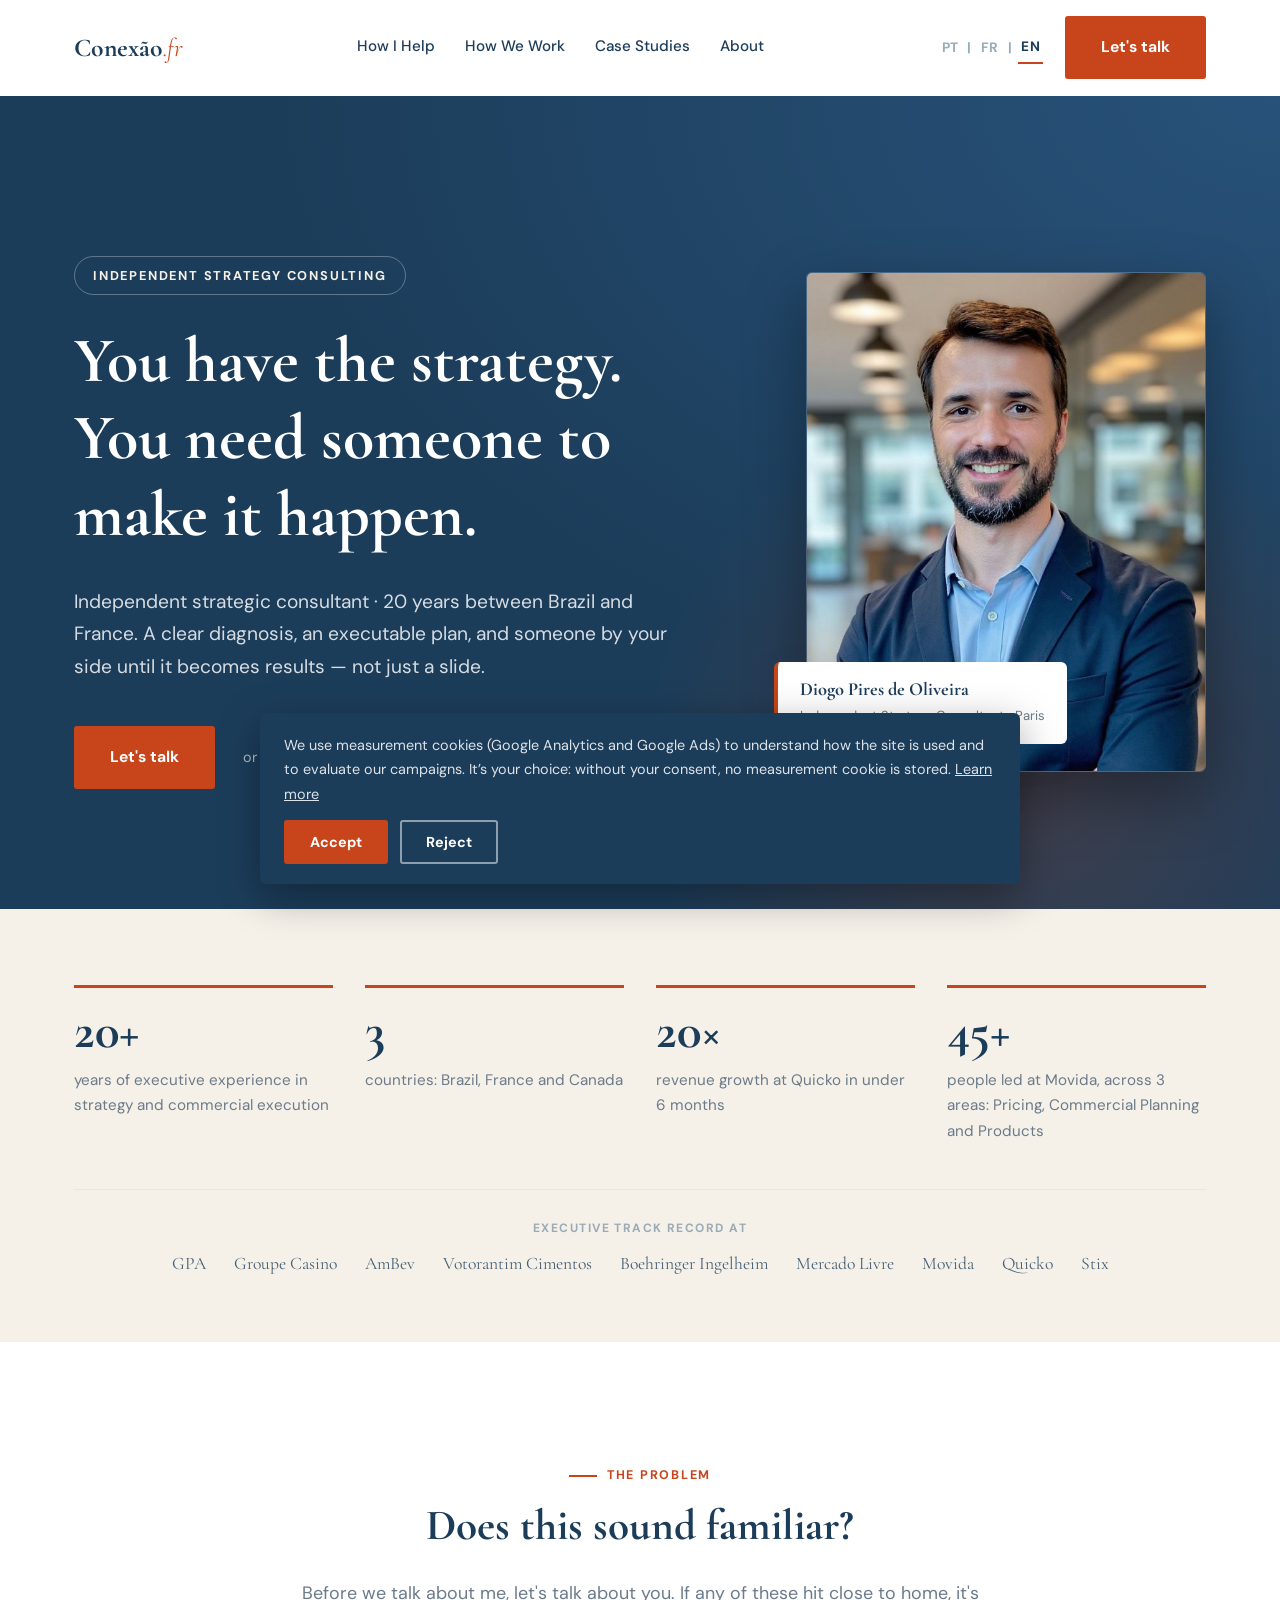
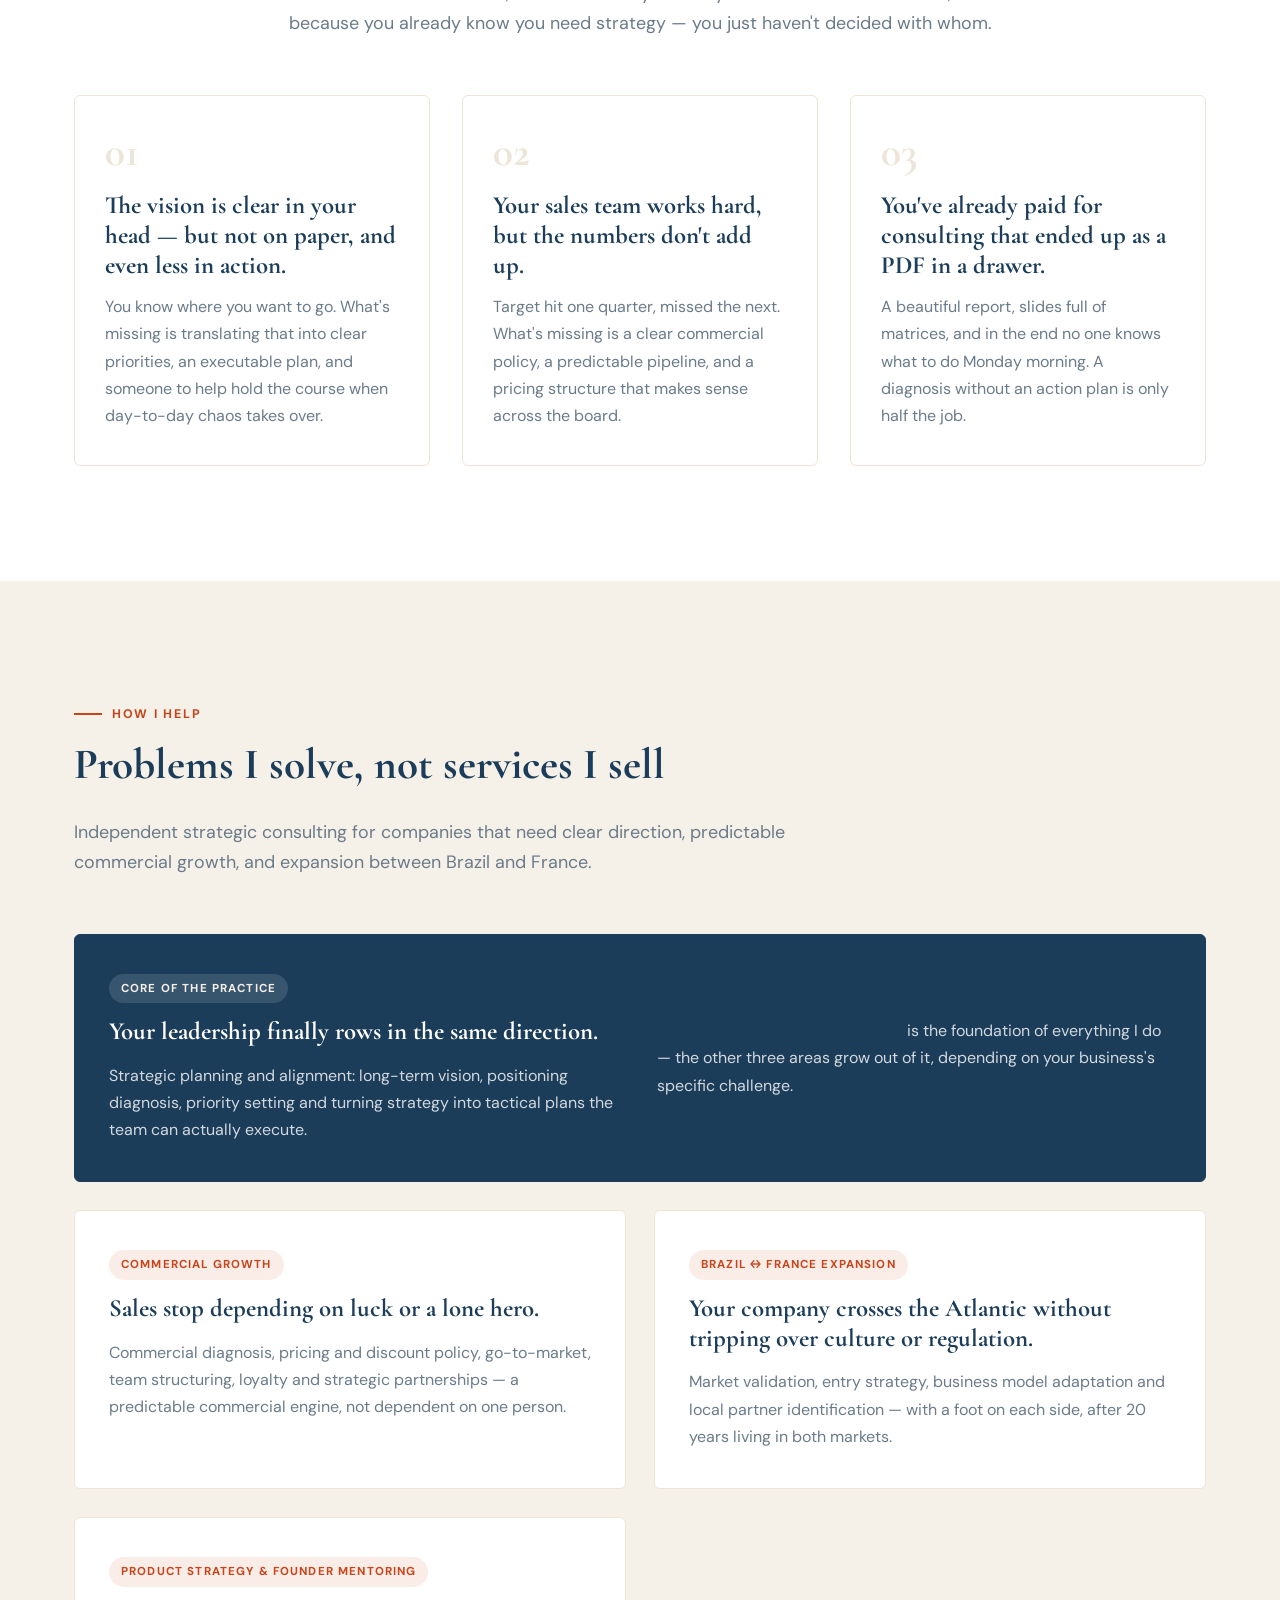
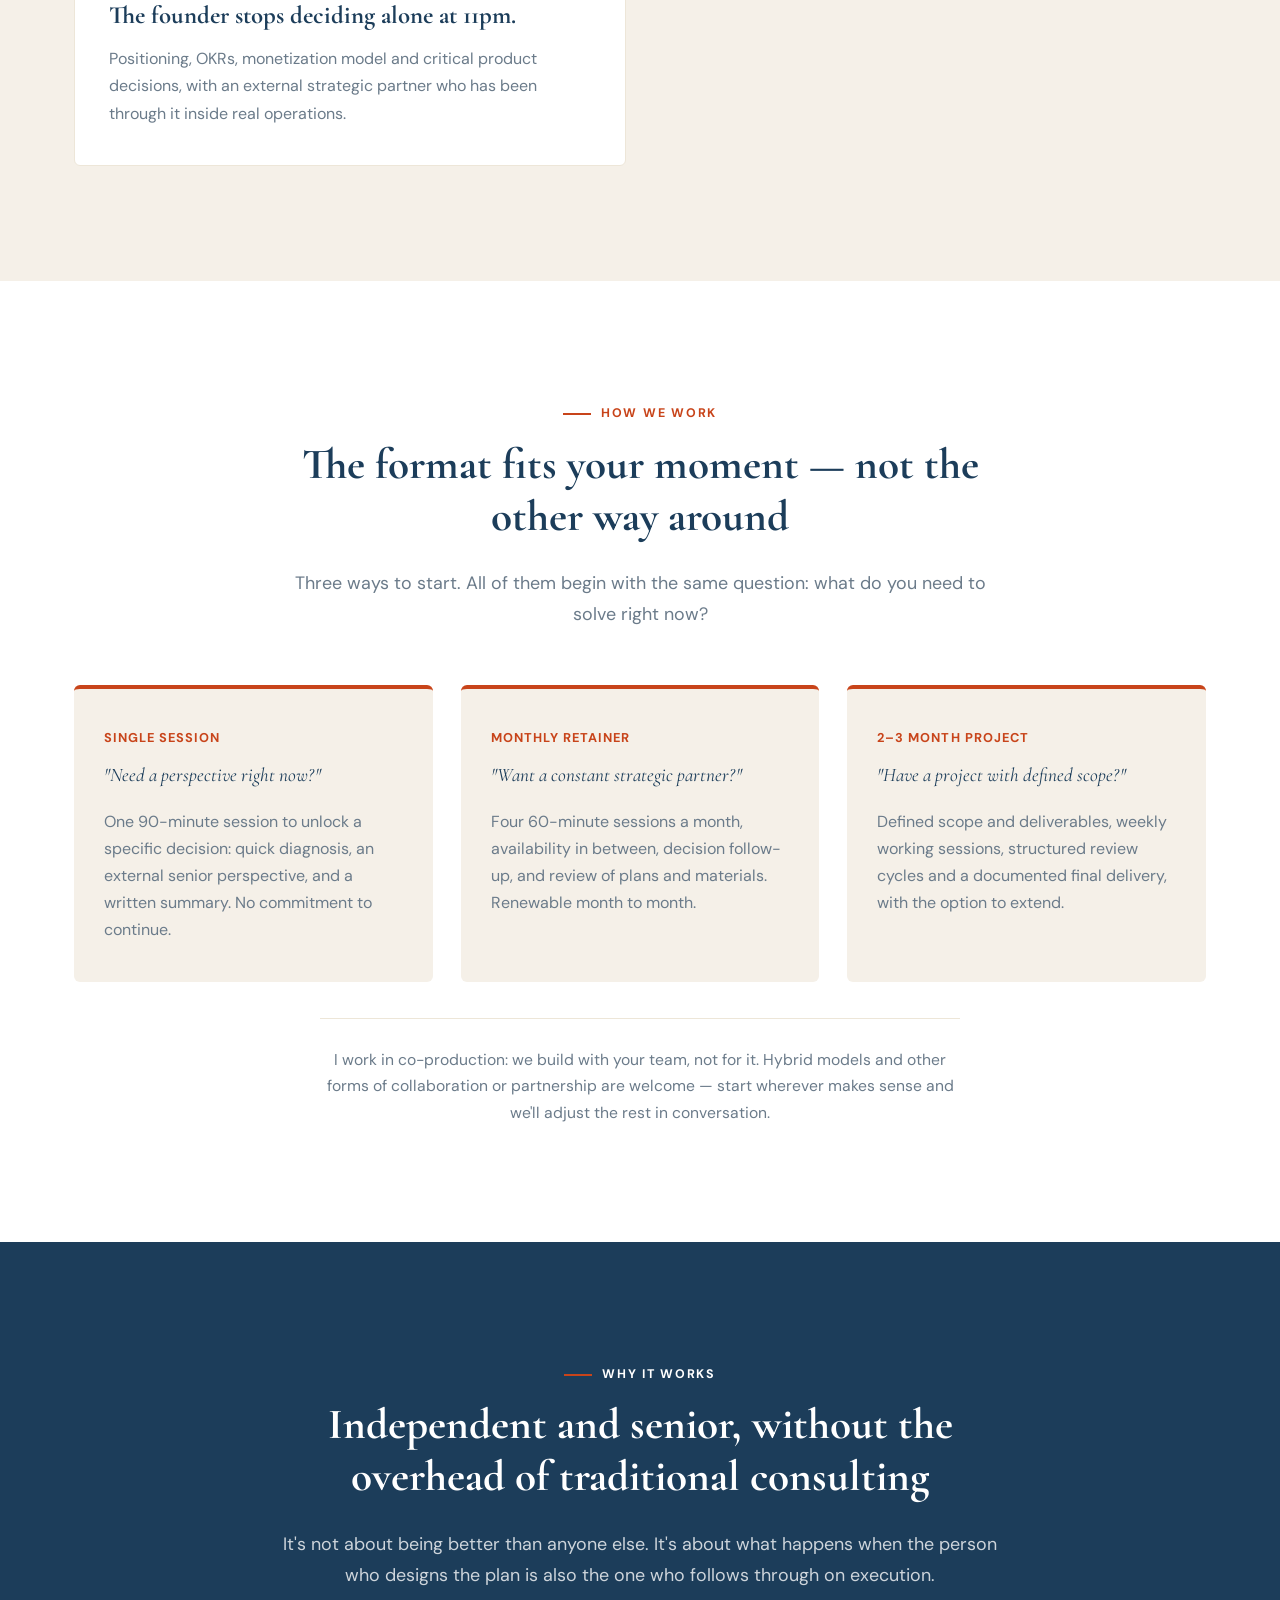
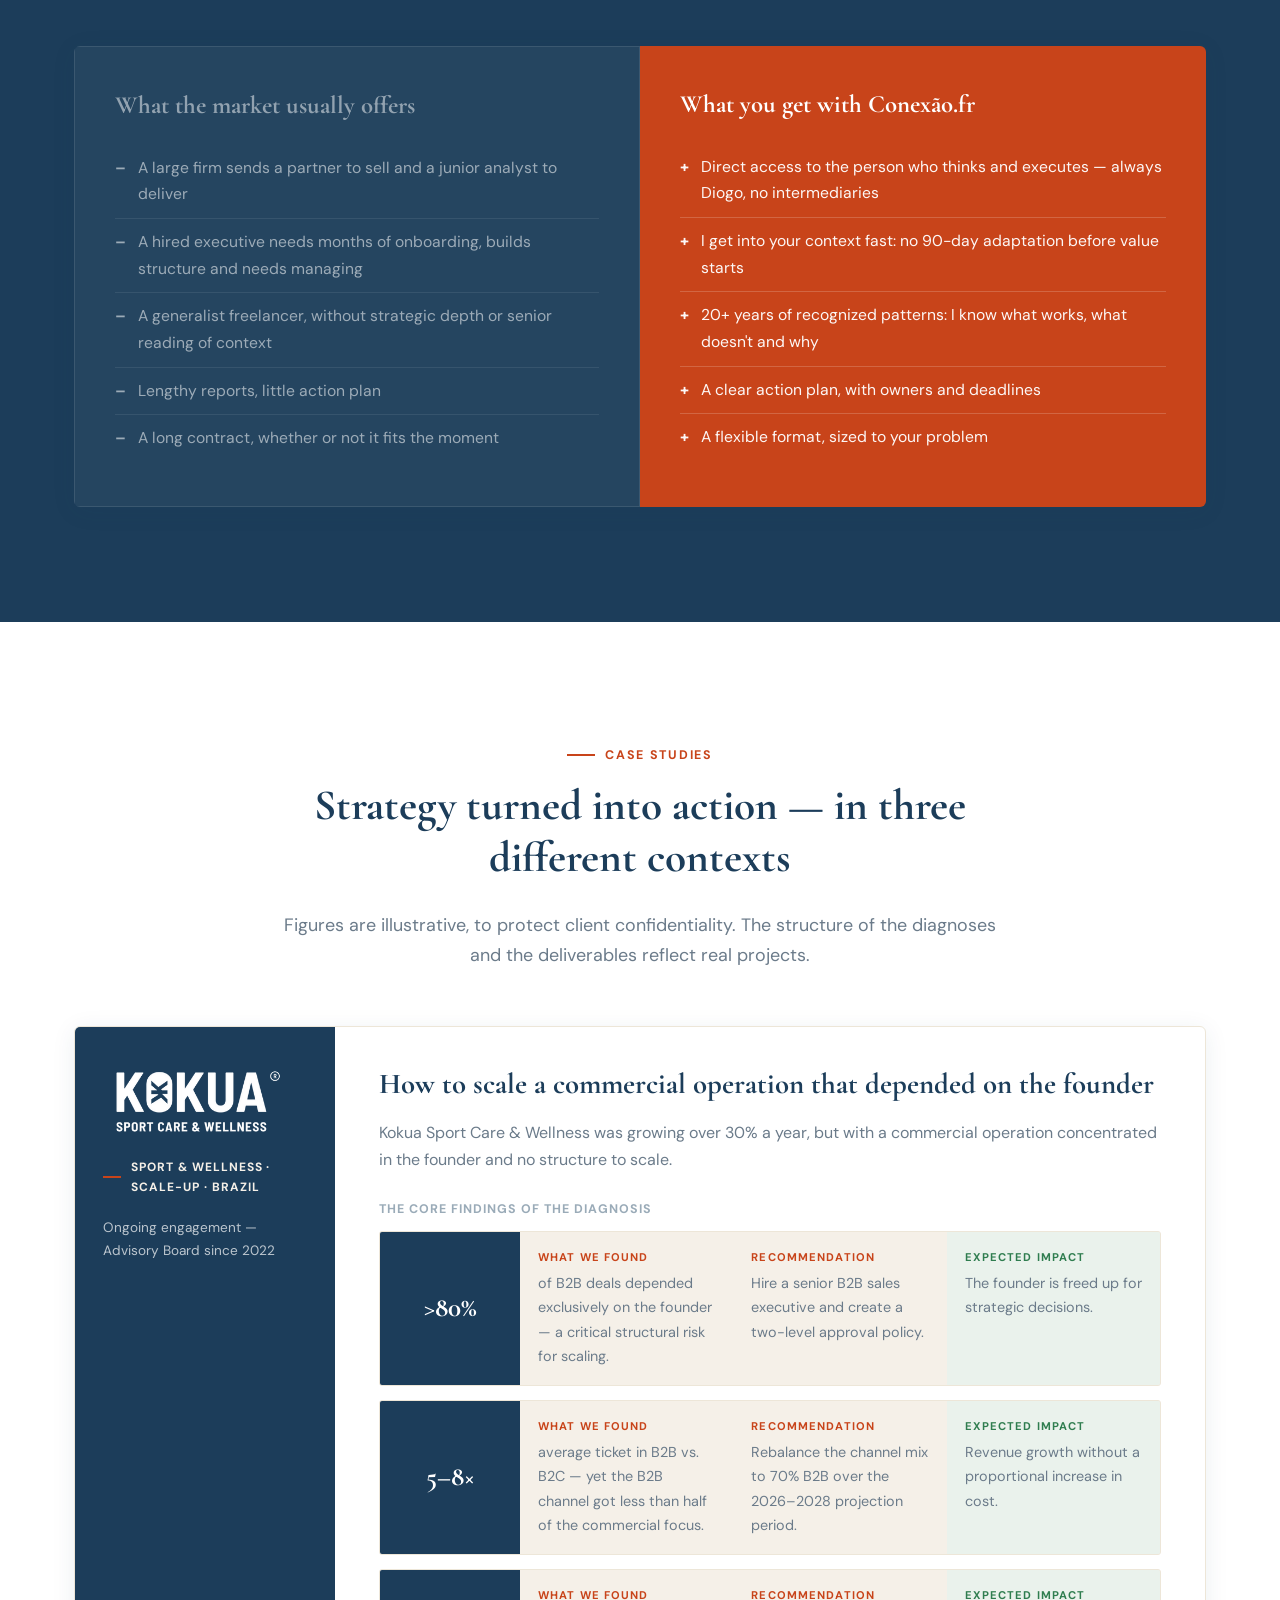
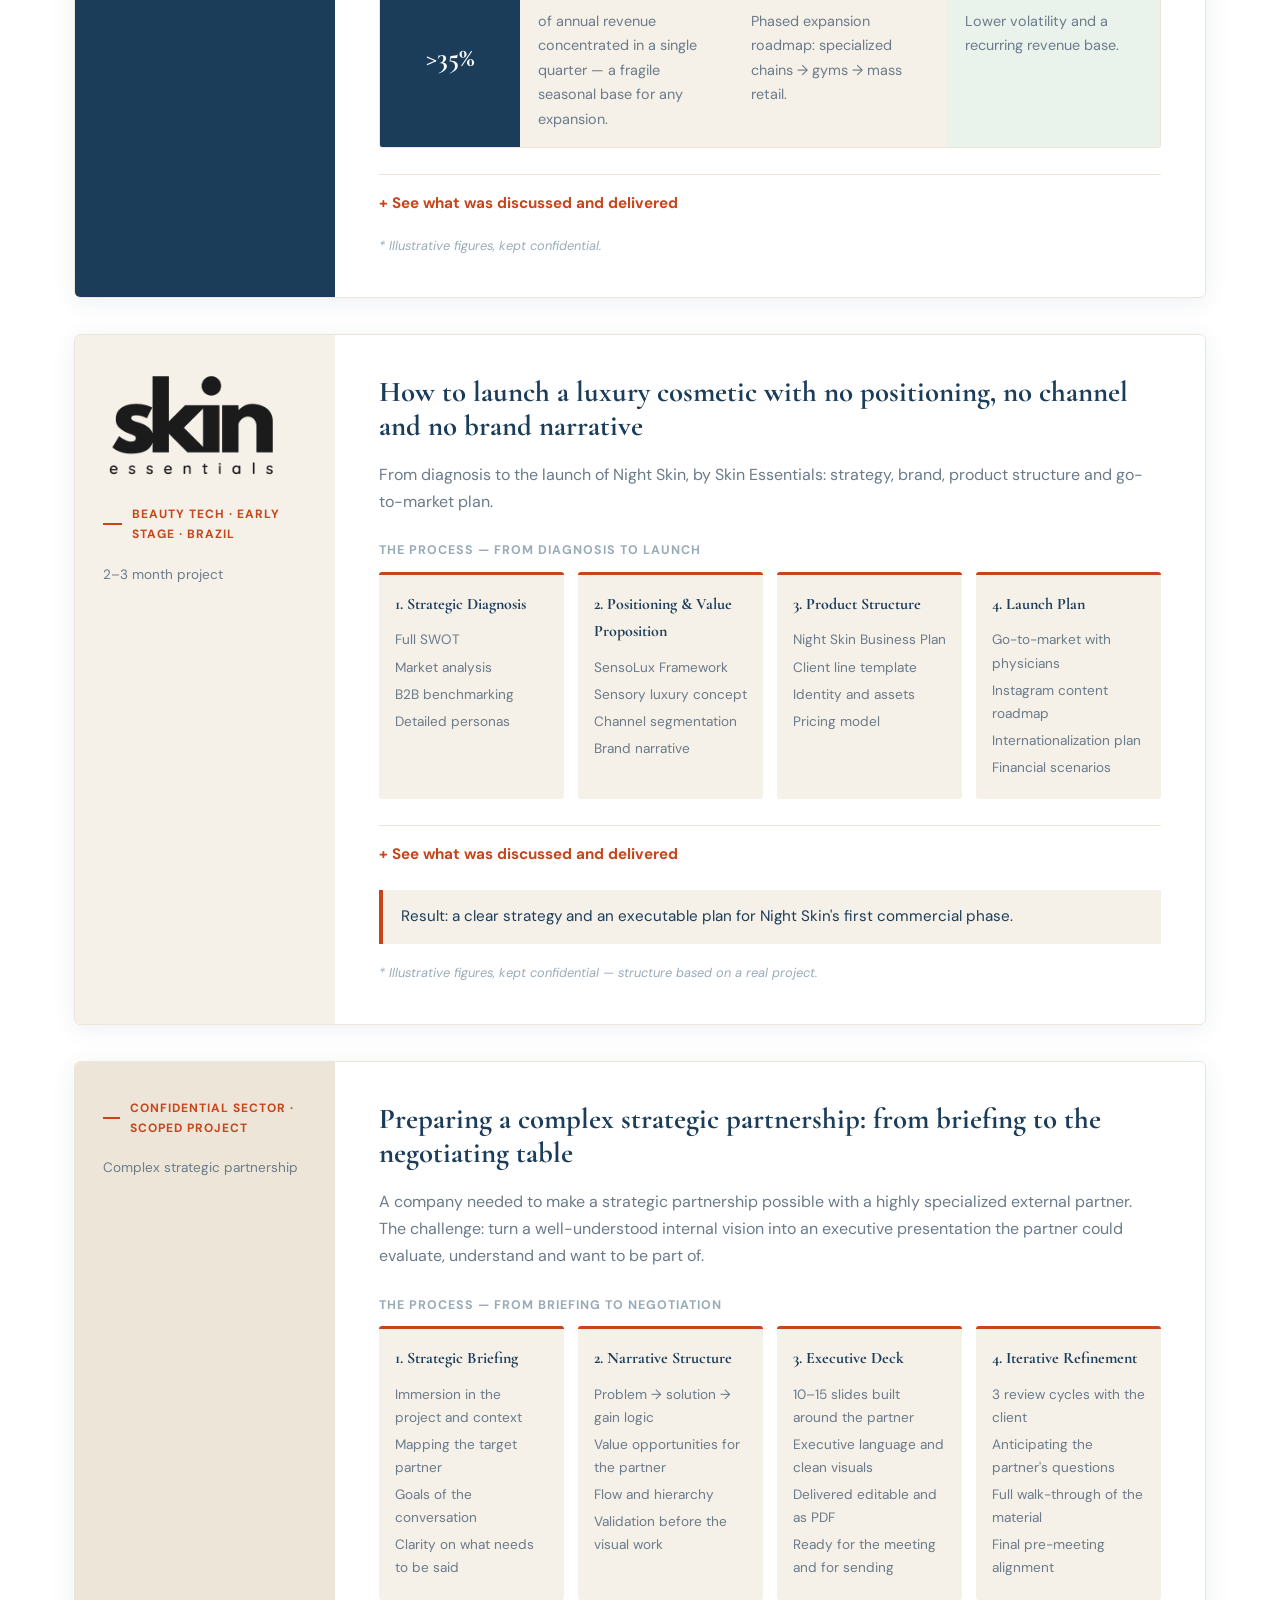
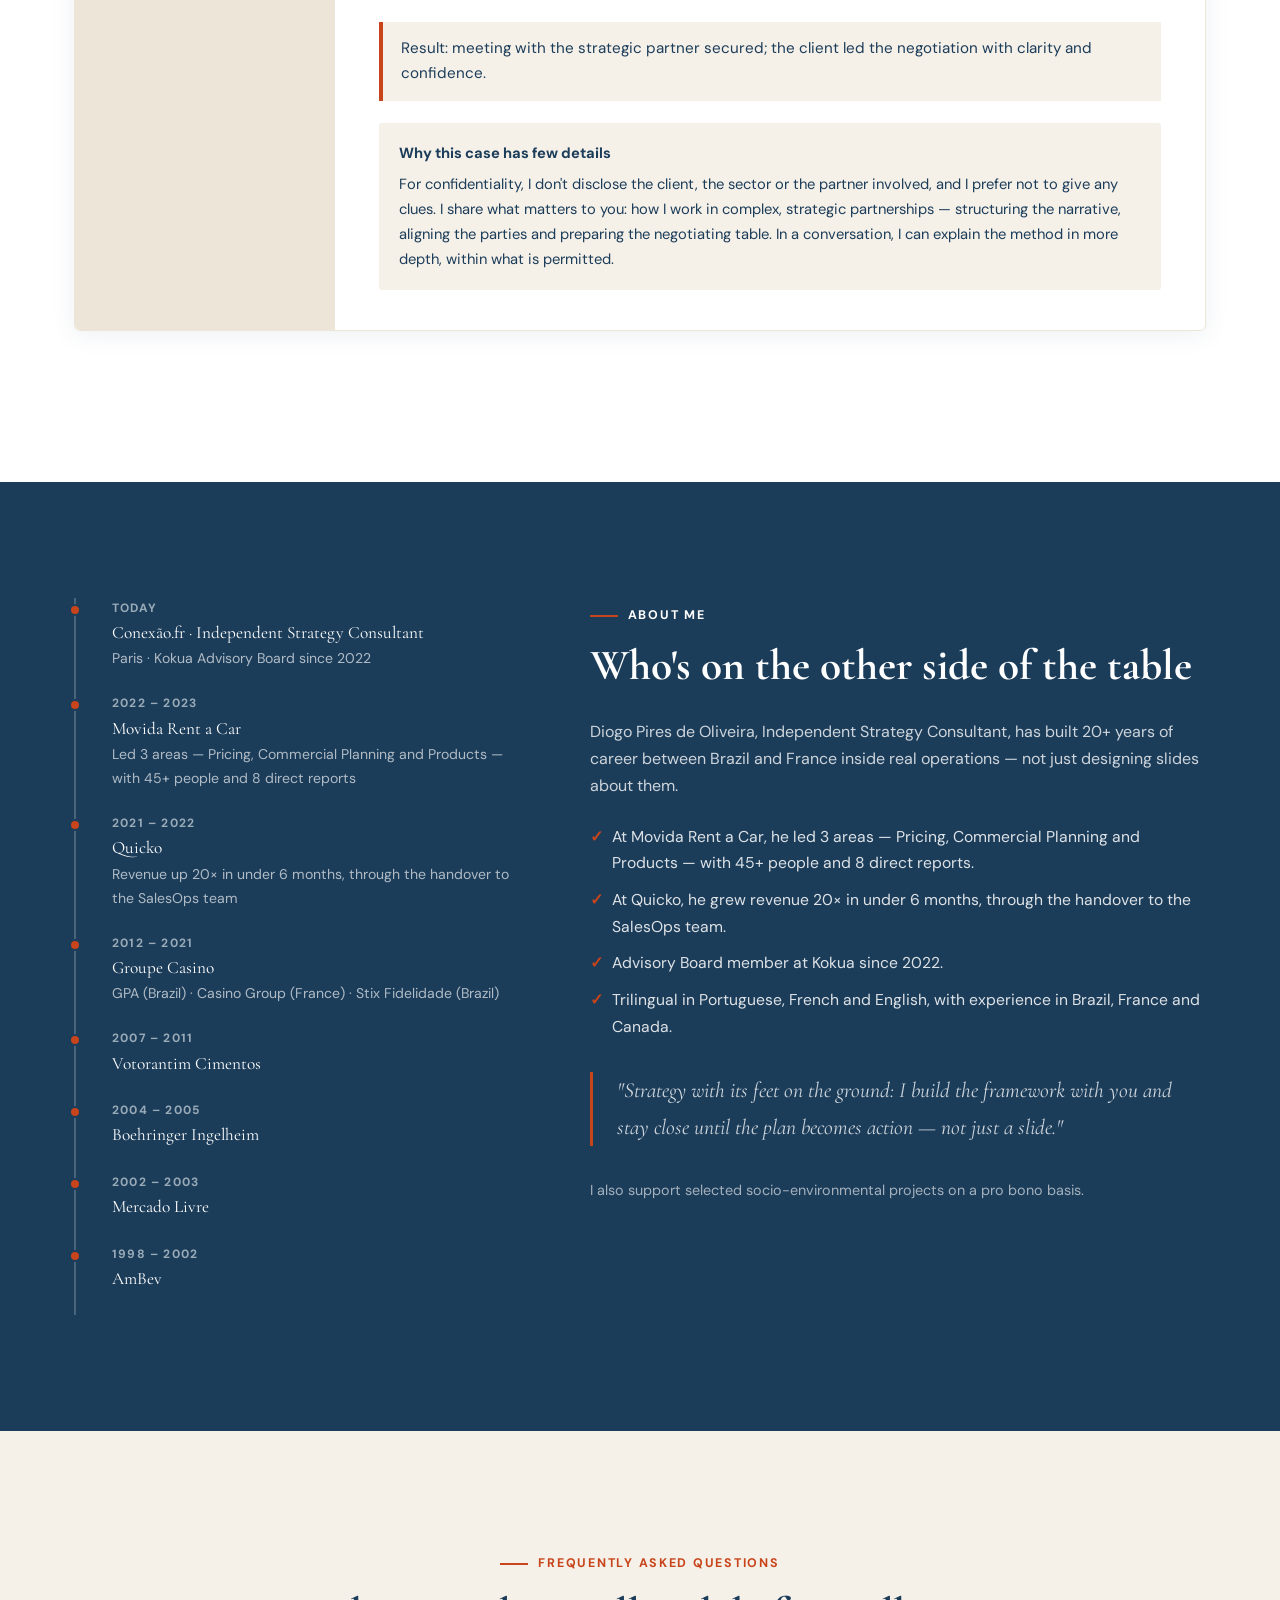
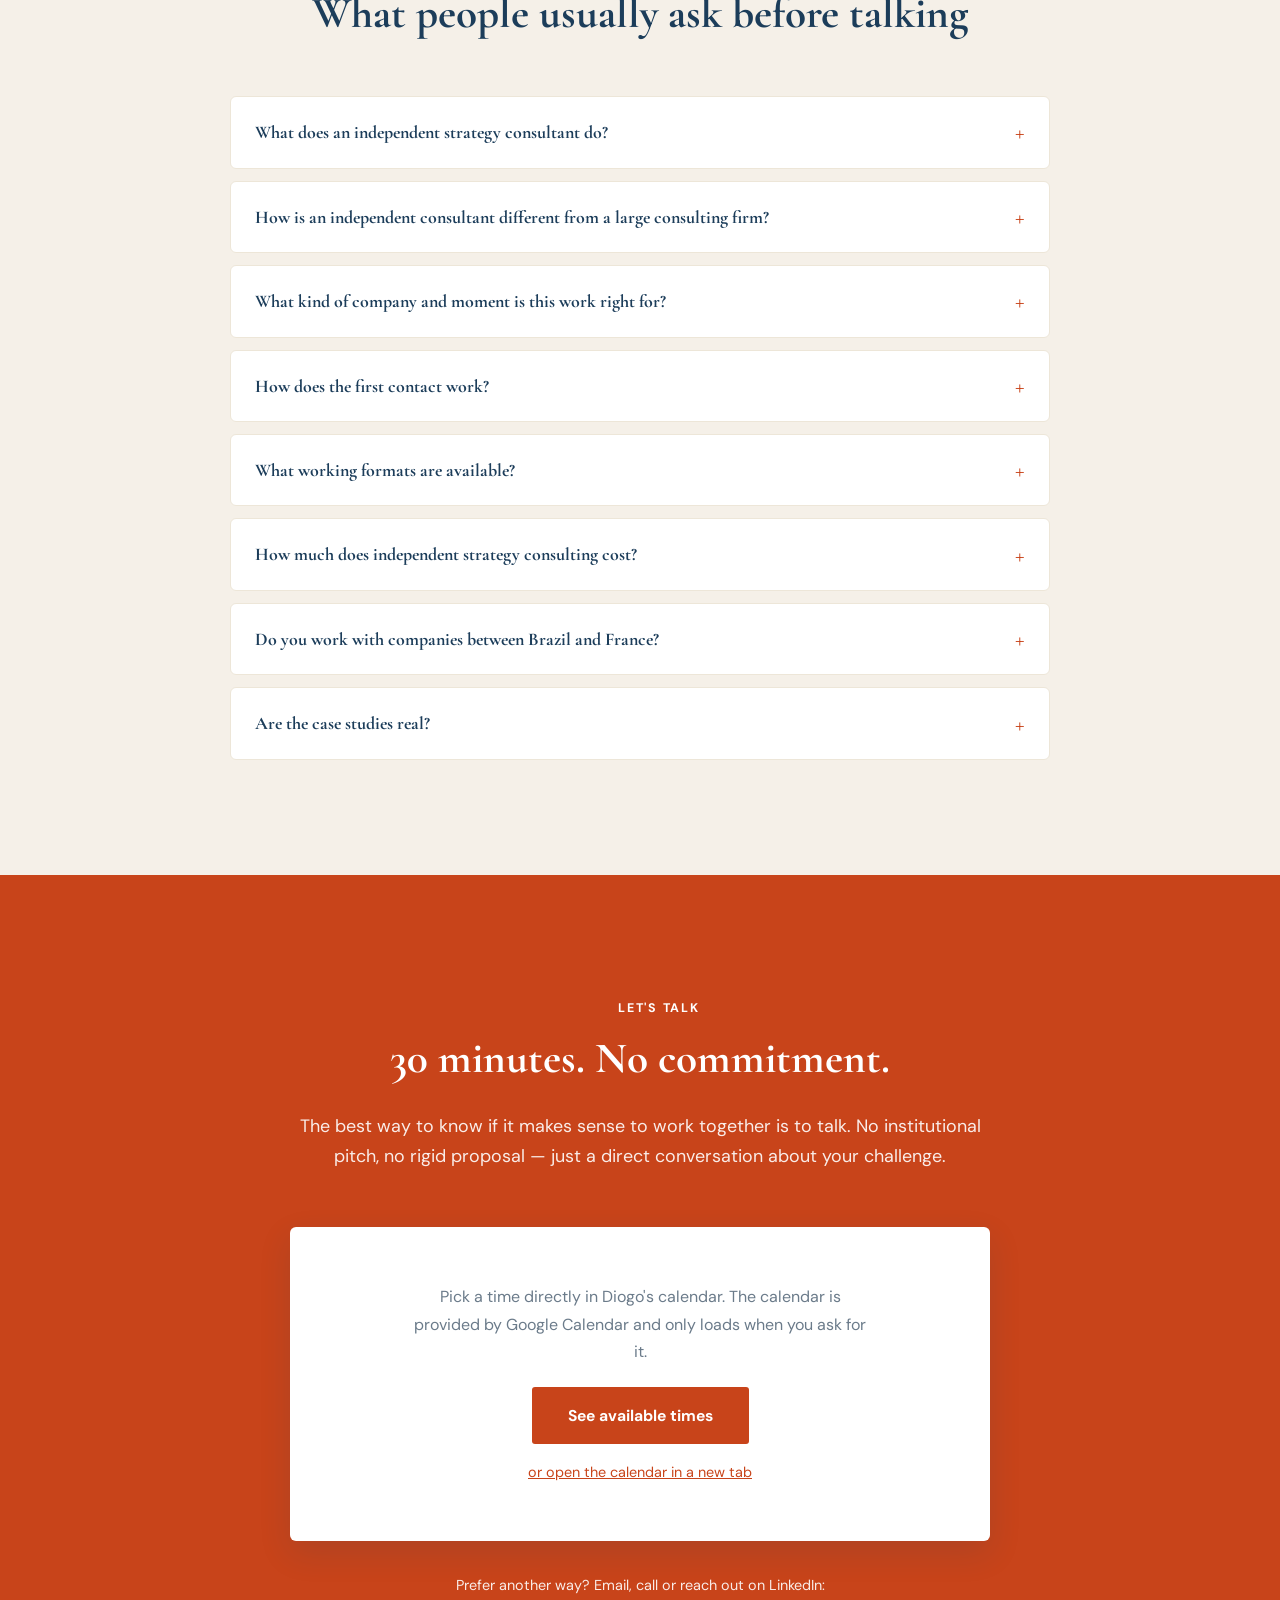
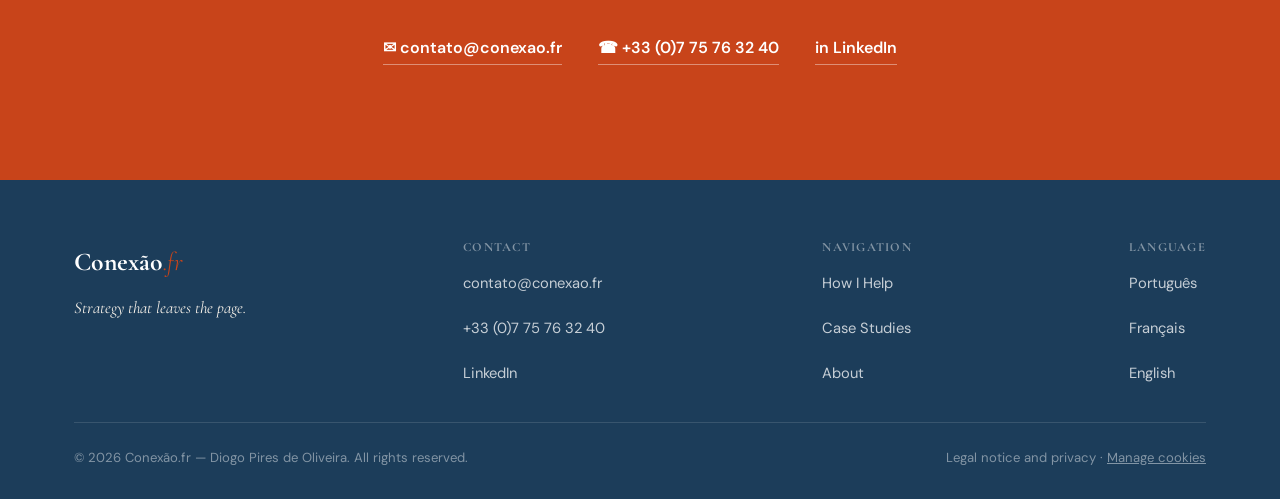
==== en/index.html @ 388648a2 "Nova versão: hero com foto, credenciais, cases Kokua/Skin Essentials, FAQ, GTM com Consent Mode v2, " ====
<!DOCTYPE html>
<html lang="en">
<head>
<meta charset="UTF-8">
<meta name="viewport" content="width=device-width, initial-scale=1.0">

<!-- Consent Mode v2: everything denied by default; the banner (assets/site.js) updates it based on the visitor's choice -->
<script>
window.dataLayer = window.dataLayer || [];
function gtag(){ dataLayer.push(arguments); }
gtag('consent', 'default', {
  ad_storage: 'denied', ad_user_data: 'denied', ad_personalization: 'denied', analytics_storage: 'denied',
  wait_for_update: 500
});
gtag('set', 'ads_data_redaction', true);
</script>
<!-- Google Tag Manager -->
<script>(function(w,d,s,l,i){w[l]=w[l]||[];w[l].push({'gtm.start':
new Date().getTime(),event:'gtm.js'});var f=d.getElementsByTagName(s)[0],
j=d.createElement(s),dl=l!='dataLayer'?'&l='+l:'';j.async=true;j.src=
'https://www.googletagmanager.com/gtm.js?id='+i+dl;f.parentNode.insertBefore(j,f);
})(window,document,'script','dataLayer','GTM-M29VZQ7R');</script>
<!-- End Google Tag Manager -->

<title>Diogo Pires de Oliveira | Independent Strategy Consultant Brazil-France</title>
<meta name="description" content="Independent strategy consultant with 20+ years between Brazil and France. Diogo Pires de Oliveira helps companies turn strategy into action: strategic planning, commercial growth, Brazil-France expansion and founder mentoring.">
<meta name="keywords" content="independent strategy consultant, strategic consulting Brazil France, business strategy advisor, Brazil France market expansion, startup founder strategy mentoring">
<meta name="author" content="Diogo Pires de Oliveira">
<meta name="robots" content="index, follow, max-image-preview:large">
<link rel="canonical" href="https://conexao.fr/en/">
<link rel="icon" href="/favicon.svg" type="image/svg+xml">

<link rel="alternate" hreflang="pt-BR" href="https://conexao.fr/">
<link rel="alternate" hreflang="fr" href="https://conexao.fr/fr/">
<link rel="alternate" hreflang="en" href="https://conexao.fr/en/">
<link rel="alternate" hreflang="x-default" href="https://conexao.fr/">

<meta property="og:type" content="website">
<meta property="og:site_name" content="Conexão.fr">
<meta property="og:locale" content="en_US">
<meta property="og:locale:alternate" content="pt_BR">
<meta property="og:locale:alternate" content="fr_FR">
<meta property="og:title" content="Diogo Pires de Oliveira | Independent Strategy Consultant Brazil-France">
<meta property="og:description" content="You have the strategy. You need someone to make it happen. Independent strategic consulting, 20+ years between Brazil and France.">
<meta property="og:url" content="https://conexao.fr/en/">
<meta property="og:image" content="https://conexao.fr/assets/og-image.png">
<meta property="og:image:width" content="1200">
<meta property="og:image:height" content="630">
<meta property="og:image:alt" content="Conexão.fr — Diogo Pires de Oliveira, Independent Strategy Consultant">

<meta name="twitter:card" content="summary_large_image">
<meta name="twitter:title" content="Diogo Pires de Oliveira | Independent Strategy Consultant Brazil-France">
<meta name="twitter:description" content="Independent strategic consulting, 20+ years between Brazil and France. Strategy that leaves the page.">
<meta name="twitter:image" content="https://conexao.fr/assets/og-image.png">

<link rel="preconnect" href="https://fonts.googleapis.com">
<link rel="preconnect" href="https://fonts.gstatic.com" crossorigin>
<link href="https://fonts.googleapis.com/css2?family=Cormorant+Garamond:ital,wght@0,400;0,600;0,700;1,400;1,500&family=DM+Sans:wght@400;500;600;700&display=swap" rel="stylesheet">
<link rel="stylesheet" href="/assets/site.css">

<script type="application/ld+json">
{
  "@context": "https://schema.org",
  "@graph": [
    {
      "@type": "Person",
      "@id": "https://conexao.fr/#diogo",
      "name": "Diogo Pires de Oliveira",
      "jobTitle": "Independent Strategy Consultant",
      "description": "Independent strategy consultant with 20+ years of experience between Brazil and France, specialized in strategic planning, commercial growth, pricing and international expansion. Advisory Board member at Kokua since 2022.",
      "url": "https://conexao.fr/en/",
      "image": "https://conexao.fr/assets/foto-diogo.jpg",
      "email": "contato@conexao.fr",
      "telephone": "+33775763240",
      "address": { "@type": "PostalAddress", "addressLocality": "Paris", "addressCountry": "FR" },
      "worksFor": { "@id": "https://conexao.fr/#conexaofr" },
      "knowsLanguage": ["pt-BR", "fr", "en"],
      "knowsAbout": ["Strategic planning", "Commercial strategy", "Pricing", "Go-to-market", "Brazil-France expansion", "Product strategy", "Founder mentoring"],
      "alumniOf": [
        { "@type": "Organization", "name": "AmBev" },
        { "@type": "Organization", "name": "Mercado Livre" },
        { "@type": "Organization", "name": "Boehringer Ingelheim" },
        { "@type": "Organization", "name": "Votorantim Cimentos" },
        { "@type": "Organization", "name": "Groupe Casino" },
        { "@type": "Organization", "name": "GPA - Grupo Pão de Açúcar" },
        { "@type": "Organization", "name": "Stix Fidelidade" },
        { "@type": "Organization", "name": "Quicko" },
        { "@type": "Organization", "name": "Movida" }
      ],
      "memberOf": { "@type": "Organization", "name": "Kokua Sport Care & Wellness", "description": "Advisory Board since 2022" },
      "sameAs": ["https://www.linkedin.com/in/diogopiresdeoliveira/"]
    },
    {
      "@type": "ProfessionalService",
      "@id": "https://conexao.fr/#conexaofr",
      "name": "Conexão.fr",
      "founder": { "@id": "https://conexao.fr/#diogo" },
      "description": "Independent strategic consulting for companies that need strategic planning, commercial growth and expansion between Brazil and France.",
      "url": "https://conexao.fr/en/",
      "logo": "https://conexao.fr/favicon.svg",
      "image": "https://conexao.fr/assets/og-image.png",
      "email": "contato@conexao.fr",
      "telephone": "+33775763240",
      "address": { "@type": "PostalAddress", "addressLocality": "Paris", "addressCountry": "FR" },
      "areaServed": ["Brazil", "France"],
      "availableLanguage": ["Portuguese", "French", "English"],
      "slogan": "Strategy that leaves the page.",
      "hasOfferCatalog": {
        "@type": "OfferCatalog",
        "name": "Areas of work",
        "itemListElement": [
          { "@type": "Offer", "itemOffered": { "@type": "Service", "name": "Strategic Planning & Alignment" } },
          { "@type": "Offer", "itemOffered": { "@type": "Service", "name": "Commercial Growth" } },
          { "@type": "Offer", "itemOffered": { "@type": "Service", "name": "Brazil ↔ France Expansion" } },
          { "@type": "Offer", "itemOffered": { "@type": "Service", "name": "Product Strategy & Founder Mentoring" } }
        ]
      }
    },
    {
      "@type": "FAQPage",
      "@id": "https://conexao.fr/en/#faq",
      "inLanguage": "en",
      "mainEntity": [
        { "@type": "Question", "name": "What does an independent strategy consultant do?",
          "acceptedAnswer": { "@type": "Answer", "text": "An independent strategy consultant helps a company decide where to go, prioritize what matters and turn that into an executable plan, without being tied to a large firm. Diogo Pires de Oliveira works directly with the client and stays involved until the plan becomes action." } },
        { "@type": "Question", "name": "How is an independent consultant different from a large consulting firm?",
          "acceptedAnswer": { "@type": "Answer", "text": "In large firms there is often a partner who sells and a junior team that delivers. With Conexão.fr you talk directly to the person who thinks and executes, with no overhead and no 90-day adaptation period before value starts to show." } },
        { "@type": "Question", "name": "What kind of company and moment is this work right for?",
          "acceptedAnswer": { "@type": "Answer", "text": "SMEs, scale-ups and founders who have a vision but can't get it off the page; whose sales depend on a few people; who need to build structure before scaling; or who want to grow between Brazil and France without improvising." } },
        { "@type": "Question", "name": "How does the first contact work?",
          "acceptedAnswer": { "@type": "Answer", "text": "With a 30-minute conversation, no commitment, booked directly on the site. You don't need to have everything figured out beforehand: the conversation is there to understand where you are, where you want to go and which format makes the most sense." } },
        { "@type": "Question", "name": "What working formats are available?",
          "acceptedAnswer": { "@type": "Answer", "text": "A single 90-minute session with a written summary; a monthly retainer with four 60-minute sessions and availability in between; or a 2 to 3 month project with defined scope and deliverables. Hybrid models and other forms of collaboration are welcome." } },
        { "@type": "Question", "name": "How much does independent strategy consulting cost?",
          "acceptedAnswer": { "@type": "Answer", "text": "The investment depends on the format and scope. In the 30-minute conversation I understand your challenge and recommend the most suitable format, with a clear proposal before any commitment." } },
        { "@type": "Question", "name": "Do you work with companies between Brazil and France?",
          "acceptedAnswer": { "@type": "Answer", "text": "Yes. Diogo Pires de Oliveira has more than 20 years of experience between the two countries and works in Portuguese, French and English. Support includes market validation, entry strategy, business model adaptation and identifying local partners." } },
        { "@type": "Question", "name": "Are the case studies real?",
          "acceptedAnswer": { "@type": "Answer", "text": "Yes, they reflect real projects. The figures are illustrative and some details are omitted to protect client confidentiality." } }
      ]
    }
  ]
}
</script>
</head>
<body>
<!-- Google Tag Manager (noscript) -->
<noscript><iframe src="https://www.googletagmanager.com/ns.html?id=GTM-M29VZQ7R" height="0" width="0" style="display:none;visibility:hidden"></iframe></noscript>
<!-- End Google Tag Manager (noscript) -->
<a class="skip-link" href="#main">Skip to content</a>

<header class="nav" id="siteNav">
  <div class="nav-inner">
    <a href="#hero" class="logo" aria-label="Conexão.fr — home">
      <span class="logo-main">Conexão</span><span class="logo-suffix">.fr</span>
    </a>

    <button class="nav-toggle" id="navToggle" aria-label="Open menu" aria-expanded="false" aria-controls="navLinks">
      <span></span><span></span><span></span>
    </button>

    <nav class="nav-links" id="navLinks" aria-label="Main navigation">
      <a href="#help">How I Help</a>
      <a href="#models">How We Work</a>
      <a href="#cases">Case Studies</a>
      <a href="#about">About</a>
    </nav>

    <div class="nav-right">
      <div class="lang-switch" aria-label="Language selector">
        <a href="/" hreflang="pt-BR" lang="pt-BR">PT</a>
        <span class="lang-sep">|</span>
        <a href="/fr/" hreflang="fr" lang="fr">FR</a>
        <span class="lang-sep">|</span>
        <a href="/en/" aria-current="page" hreflang="en" lang="en">EN</a>
      </div>
      <a href="#contact" class="btn btn-primary">Let's talk</a>
    </div>
  </div>
</header>

<main id="main">

  <section class="hero" id="hero">
    <div class="container hero-grid">
      <div class="hero-inner">
        <span class="hero-eyebrow">Independent Strategy Consulting</span>
        <h1>You have the strategy. You need someone to make it happen.</h1>
        <p class="hero-sub">Independent strategic consultant · 20 years between Brazil and France. A clear diagnosis, an executable plan, and someone by your side until it becomes results — not just a slide.</p>
        <div class="hero-ctas">
          <a href="#contact" class="btn btn-primary">Let's talk</a>
          <span class="hero-scroll-hint">or <a href="#help">see how I can help ↓</a></span>
        </div>
      </div>
      <div class="hero-visual">
        <div class="hero-photo">
          <img src="/assets/foto-diogo.jpg" width="800" height="800" fetchpriority="high" alt="Diogo Pires de Oliveira, Independent Strategy Consultant">
        </div>
        <div class="hero-card">
          <strong>Diogo Pires de Oliveira</strong>
          <span>Independent Strategy Consultant · Paris</span>
        </div>
      </div>
    </div>
  </section>

  <section class="proof" id="proof" aria-label="Credentials">
    <div class="container">
      <div class="stats">
        <div class="stat">
          <div class="stat-num">20+</div>
          <div class="stat-label">years of executive experience in strategy and commercial execution</div>
        </div>
        <div class="stat">
          <div class="stat-num">3</div>
          <div class="stat-label">countries: Brazil, France and Canada</div>
        </div>
        <div class="stat">
          <div class="stat-num">20×</div>
          <div class="stat-label">revenue growth at Quicko in under 6 months</div>
        </div>
        <div class="stat">
          <div class="stat-num">45+</div>
          <div class="stat-label">people led at Movida, across 3 areas: Pricing, Commercial Planning and Products</div>
        </div>
      </div>
      <div class="proof-names">
        <span class="lead">Executive track record at</span>
        <span class="name">GPA</span>
        <span class="name">Groupe Casino</span>
        <span class="name">AmBev</span>
        <span class="name">Votorantim Cimentos</span>
        <span class="name">Boehringer Ingelheim</span>
        <span class="name">Mercado Livre</span>
        <span class="name">Movida</span>
        <span class="name">Quicko</span>
        <span class="name">Stix</span>
      </div>
    </div>
  </section>

  <section class="section bg-white" id="problem">
    <div class="container">
      <div class="section-header center">
        <span class="eyebrow">The Problem</span>
        <h2>Does this sound familiar?</h2>
        <p class="lede">Before we talk about me, let's talk about you. If any of these hit close to home, it's because you already know you need strategy — you just haven't decided with whom.</p>
      </div>
      <div class="pain-grid">
        <div class="pain-card">
          <div class="pain-num">01</div>
          <h3>The vision is clear in your head — but not on paper, and even less in action.</h3>
          <p>You know where you want to go. What's missing is translating that into clear priorities, an executable plan, and someone to help hold the course when day-to-day chaos takes over.</p>
        </div>
        <div class="pain-card">
          <div class="pain-num">02</div>
          <h3>Your sales team works hard, but the numbers don't add up.</h3>
          <p>Target hit one quarter, missed the next. What's missing is a clear commercial policy, a predictable pipeline, and a pricing structure that makes sense across the board.</p>
        </div>
        <div class="pain-card">
          <div class="pain-num">03</div>
          <h3>You've already paid for consulting that ended up as a PDF in a drawer.</h3>
          <p>A beautiful report, slides full of matrices, and in the end no one knows what to do Monday morning. A diagnosis without an action plan is only half the job.</p>
        </div>
      </div>
    </div>
  </section>

  <section class="section bg-sand" id="help">
    <div class="container">
      <div class="section-header">
        <span class="eyebrow">How I Help</span>
        <h2>Problems I solve, not services I sell</h2>
        <p class="lede">Independent strategic consulting for companies that need clear direction, predictable commercial growth, and expansion between Brazil and France.</p>
      </div>
      <div class="help-grid">
        <div class="help-card featured">
          <div>
            <span class="help-tag">Core of the practice</span>
            <h3>Your leadership finally rows in the same direction.</h3>
            <p>Strategic planning and alignment: long-term vision, positioning diagnosis, priority setting and turning strategy into tactical plans the team can actually execute.</p>
          </div>
          <div>
            <p><strong>Strategic Planning &amp; Alignment</strong> is the foundation of everything I do — the other three areas grow out of it, depending on your business's specific challenge.</p>
          </div>
        </div>
        <div class="help-card">
          <span class="help-tag">Commercial Growth</span>
          <h3>Sales stop depending on luck or a lone hero.</h3>
          <p>Commercial diagnosis, pricing and discount policy, go-to-market, team structuring, loyalty and strategic partnerships — a predictable commercial engine, not dependent on one person.</p>
        </div>
        <div class="help-card">
          <span class="help-tag">Brazil ↔ France Expansion</span>
          <h3>Your company crosses the Atlantic without tripping over culture or regulation.</h3>
          <p>Market validation, entry strategy, business model adaptation and local partner identification — with a foot on each side, after 20 years living in both markets.</p>
        </div>
        <div class="help-card">
          <span class="help-tag">Product Strategy &amp; Founder Mentoring</span>
          <h3>The founder stops deciding alone at 11pm.</h3>
          <p>Positioning, OKRs, monetization model and critical product decisions, with an external strategic partner who has been through it inside real operations.</p>
        </div>
      </div>
    </div>
  </section>

  <section class="section bg-white" id="models">
    <div class="container">
      <div class="section-header center">
        <span class="eyebrow">How We Work</span>
        <h2>The format fits your moment — not the other way around</h2>
        <p class="lede">Three ways to start. All of them begin with the same question: what do you need to solve right now?</p>
      </div>
      <div class="models-grid">
        <div class="model-card">
          <span class="model-name">Single Session</span>
          <p class="model-question">"Need a perspective right now?"</p>
          <p>One 90-minute session to unlock a specific decision: quick diagnosis, an external senior perspective, and a written summary. No commitment to continue.</p>
        </div>
        <div class="model-card">
          <span class="model-name">Monthly Retainer</span>
          <p class="model-question">"Want a constant strategic partner?"</p>
          <p>Four 60-minute sessions a month, availability in between, decision follow-up, and review of plans and materials. Renewable month to month.</p>
        </div>
        <div class="model-card">
          <span class="model-name">2–3 Month Project</span>
          <p class="model-question">"Have a project with defined scope?"</p>
          <p>Defined scope and deliverables, weekly working sessions, structured review cycles and a documented final delivery, with the option to extend.</p>
        </div>
      </div>
      <p class="models-note">I work in co-production: we build with your team, not for it. Hybrid models and other forms of collaboration or partnership are welcome — start wherever makes sense and we'll adjust the rest in conversation.</p>
    </div>
  </section>

  <section class="section bg-navy" id="why">
    <div class="container">
      <div class="section-header center">
        <span class="eyebrow">Why It Works</span>
        <h2>Independent and senior, without the overhead of traditional consulting</h2>
        <p class="lede">It's not about being better than anyone else. It's about what happens when the person who designs the plan is also the one who follows through on execution.</p>
      </div>
      <div class="compare-grid">
        <div class="compare-col market">
          <h3>What the market usually offers</h3>
          <ul class="compare-list">
            <li><span class="compare-icon">–</span> A large firm sends a partner to sell and a junior analyst to deliver</li>
            <li><span class="compare-icon">–</span> A hired executive needs months of onboarding, builds structure and needs managing</li>
            <li><span class="compare-icon">–</span> A generalist freelancer, without strategic depth or senior reading of context</li>
            <li><span class="compare-icon">–</span> Lengthy reports, little action plan</li>
            <li><span class="compare-icon">–</span> A long contract, whether or not it fits the moment</li>
          </ul>
        </div>
        <div class="compare-col us">
          <h3>What you get with Conexão.fr</h3>
          <ul class="compare-list">
            <li><span class="compare-icon">+</span> Direct access to the person who thinks and executes — always Diogo, no intermediaries</li>
            <li><span class="compare-icon">+</span> I get into your context fast: no 90-day adaptation before value starts</li>
            <li><span class="compare-icon">+</span> 20+ years of recognized patterns: I know what works, what doesn't and why</li>
            <li><span class="compare-icon">+</span> A clear action plan, with owners and deadlines</li>
            <li><span class="compare-icon">+</span> A flexible format, sized to your problem</li>
          </ul>
        </div>
      </div>
    </div>
  </section>

  <section class="section bg-white" id="cases">
    <div class="container">
      <div class="section-header center">
        <span class="eyebrow">Case Studies</span>
        <h2>Strategy turned into action — in three different contexts</h2>
        <p class="lede">Figures are illustrative, to protect client confidentiality. The structure of the diagnoses and the deliverables reflect real projects.</p>
      </div>

      <article class="case">
        <div class="case-grid-2">
          <div class="case-side case-side--navy">
            <img class="case-logo" src="/assets/logo-kokua.png" width="330" height="138" loading="lazy" alt="Kokua Sport Care &amp; Wellness">
            <span class="case-sector eyebrow" style="margin:0">Sport &amp; Wellness · Scale-up · Brazil</span>
            <span class="case-format">Ongoing engagement — Advisory Board since 2022</span>
          </div>
          <div class="case-main">
            <h3>How to scale a commercial operation that depended on the founder</h3>
            <p>Kokua Sport Care &amp; Wellness was growing over 30% a year, but with a commercial operation concentrated in the founder and no structure to scale.</p>
            <h4 class="case-sub">The core findings of the diagnosis</h4>
            <div class="findings">
              <div class="finding">
                <div class="finding-num">&gt;80%</div>
                <div><b>What we found</b>of B2B deals depended exclusively on the founder — a critical structural risk for scaling.</div>
                <div><b>Recommendation</b>Hire a senior B2B sales executive and create a two-level approval policy.</div>
                <div class="finding-impact"><b>Expected impact</b>The founder is freed up for strategic decisions.</div>
              </div>
              <div class="finding">
                <div class="finding-num">5–8×</div>
                <div><b>What we found</b>average ticket in B2B vs. B2C — yet the B2B channel got less than half of the commercial focus.</div>
                <div><b>Recommendation</b>Rebalance the channel mix to 70% B2B over the 2026–2028 projection period.</div>
                <div class="finding-impact"><b>Expected impact</b>Revenue growth without a proportional increase in cost.</div>
              </div>
              <div class="finding">
                <div class="finding-num">&gt;35%</div>
                <div><b>What we found</b>of annual revenue concentrated in a single quarter — a fragile seasonal base for any expansion.</div>
                <div><b>Recommendation</b>Phased expansion roadmap: specialized chains → gyms → mass retail.</div>
                <div class="finding-impact"><b>Expected impact</b>Lower volatility and a recurring revenue base.</div>
              </div>
            </div>
            <details class="case-details" data-case="kokua">
              <summary>See what was discussed and delivered</summary>
              <div class="deliverables">
                <div class="deliv"><h5>Commercial Policy 3.0</h5><ul>
                  <li>Discount rules based on objective criteria</li>
                  <li>Markup and payment and freight terms</li>
                  <li>Two-level approval hierarchy</li>
                  <li>End of case-by-case negotiation</li></ul></div>
                <div class="deliv"><h5>2026–2028 Projection</h5><ul>
                  <li>Excel financial model, 10 tabs</li>
                  <li>Monthly and annual projection by channel</li>
                  <li>Analysis of 12 SKUs and product mix</li>
                  <li>Ranking of the top 30 B2B customers</li>
                  <li>Integrated KPIs and diagnosis</li></ul></div>
                <div class="deliv"><h5>Margin-Based Commission</h5><ul>
                  <li>Rewards smart negotiation, not just volume</li>
                  <li>Automatic simulator per order</li>
                  <li>Aligned with the discount policy</li>
                  <li>Documented gradual rollout</li></ul></div>
                <div class="deliv"><h5>E-commerce Audit</h5><ul>
                  <li>Technical performance and speed</li>
                  <li>UX/UI and purchase funnel</li>
                  <li>Site architecture and SEO</li>
                  <li>Prioritized recommendations</li></ul></div>
              </div>
              <p class="case-result">Multi-year target (illustrative): 2–3× growth over the period, focused on B2B expansion and reducing seasonality.</p>
            </details>
            <p class="case-note">* Illustrative figures, kept confidential.</p>
          </div>
        </div>
      </article>

      <article class="case">
        <div class="case-grid-2">
          <div class="case-side case-side--sand">
            <img class="case-logo" src="/assets/logo-skin-essentials.png" width="419" height="268" loading="lazy" alt="Skin Essentials">
            <span class="case-sector eyebrow" style="margin:0">Beauty Tech · Early Stage · Brazil</span>
            <span class="case-format">2–3 month project</span>
          </div>
          <div class="case-main">
            <h3>How to launch a luxury cosmetic with no positioning, no channel and no brand narrative</h3>
            <p>From diagnosis to the launch of Night Skin, by Skin Essentials: strategy, brand, product structure and go-to-market plan.</p>
            <h4 class="case-sub">The process — from diagnosis to launch</h4>
            <div class="steps">
              <div class="step"><h5>1. Strategic Diagnosis</h5><ul>
                <li>Full SWOT</li><li>Market analysis</li><li>B2B benchmarking</li><li>Detailed personas</li></ul></div>
              <div class="step"><h5>2. Positioning &amp; Value Proposition</h5><ul>
                <li>SensoLux Framework</li><li>Sensory luxury concept</li><li>Channel segmentation</li><li>Brand narrative</li></ul></div>
              <div class="step"><h5>3. Product Structure</h5><ul>
                <li>Night Skin Business Plan</li><li>Client line template</li><li>Identity and assets</li><li>Pricing model</li></ul></div>
              <div class="step"><h5>4. Launch Plan</h5><ul>
                <li>Go-to-market with physicians</li><li>Instagram content roadmap</li><li>Internationalization plan</li><li>Financial scenarios</li></ul></div>
            </div>
            <details class="case-details" data-case="skin-essentials">
              <summary>See what was discussed and delivered</summary>
              <div class="deliverables">
                <div class="deliv"><h5>Complete Business Plan</h5><ul>
                  <li>Mission, vision, values and positioning</li>
                  <li>SWOT and B2B benchmarking</li>
                  <li>3 personas with pains and expectations</li>
                  <li>Financial model in 3 scenarios (conservative, moderate, optimistic)</li>
                  <li>Scale roadmap and operating plan</li></ul></div>
                <div class="deliv"><h5>SensoLux Framework</h5><ul>
                  <li>Proprietary concept with 5 integrated dimensions</li>
                  <li>Applied to product, brand and content</li>
                  <li>Differentiator against B2B competitors</li>
                  <li>Visual identity and brand guidelines</li></ul></div>
                <div class="deliv"><h5>Launch Plan</h5><ul>
                  <li>Activation of 12 anchor physicians</li>
                  <li>8-week content roadmap</li>
                  <li>Internationalization plan</li>
                  <li>Loyalty and expansion model</li></ul></div>
              </div>
            </details>
            <p class="case-result">Result: a clear strategy and an executable plan for Night Skin's first commercial phase.</p>
            <p class="case-note">* Illustrative figures, kept confidential — structure based on a real project.</p>
          </div>
        </div>
      </article>

      <article class="case">
        <div class="case-grid-2">
          <div class="case-side case-side--sand-dark">
            <span class="case-sector eyebrow" style="margin:0">Confidential sector · Scoped project</span>
            <span class="case-format">Complex strategic partnership</span>
          </div>
          <div class="case-main">
            <h3>Preparing a complex strategic partnership: from briefing to the negotiating table</h3>
            <p>A company needed to make a strategic partnership possible with a highly specialized external partner. The challenge: turn a well-understood internal vision into an executive presentation the partner could evaluate, understand and want to be part of.</p>
            <h4 class="case-sub">The process — from briefing to negotiation</h4>
            <div class="steps">
              <div class="step"><h5>1. Strategic Briefing</h5><ul>
                <li>Immersion in the project and context</li><li>Mapping the target partner</li><li>Goals of the conversation</li><li>Clarity on what needs to be said</li></ul></div>
              <div class="step"><h5>2. Narrative Structure</h5><ul>
                <li>Problem → solution → gain logic</li><li>Value opportunities for the partner</li><li>Flow and hierarchy</li><li>Validation before the visual work</li></ul></div>
              <div class="step"><h5>3. Executive Deck</h5><ul>
                <li>10–15 slides built around the partner</li><li>Executive language and clean visuals</li><li>Delivered editable and as PDF</li><li>Ready for the meeting and for sending</li></ul></div>
              <div class="step"><h5>4. Iterative Refinement</h5><ul>
                <li>3 review cycles with the client</li><li>Anticipating the partner's questions</li><li>Full walk-through of the material</li><li>Final pre-meeting alignment</li></ul></div>
            </div>
            <p class="case-result">Result: meeting with the strategic partner secured; the client led the negotiation with clarity and confidence.</p>
            <div class="case-transparency">
              <strong>Why this case has few details</strong>
              For confidentiality, I don't disclose the client, the sector or the partner involved, and I prefer not to give any clues. I share what matters to you: how I work in complex, strategic partnerships — structuring the narrative, aligning the parties and preparing the negotiating table. In a conversation, I can explain the method in more depth, within what is permitted.
            </div>
          </div>
        </div>
      </article>
    </div>
  </section>

  <section class="section bg-navy" id="about">
    <div class="container about-grid">
      <div>
        <ul class="timeline" aria-label="Career timeline">
          <li><span class="when">Today</span><span class="what">Conexão.fr · Independent Strategy Consultant</span><span class="detail">Paris · Kokua Advisory Board since 2022</span></li>
          <li><span class="when">2022 – 2023</span><span class="what">Movida Rent a Car</span><span class="detail">Led 3 areas — Pricing, Commercial Planning and Products — with 45+ people and 8 direct reports</span></li>
          <li><span class="when">2021 – 2022</span><span class="what">Quicko</span><span class="detail">Revenue up 20× in under 6 months, through the handover to the SalesOps team</span></li>
          <li><span class="when">2012 – 2021</span><span class="what">Groupe Casino</span><span class="detail">GPA (Brazil) · Casino Group (France) · Stix Fidelidade (Brazil)</span></li>
          <li><span class="when">2007 – 2011</span><span class="what">Votorantim Cimentos</span></li>
          <li><span class="when">2004 – 2005</span><span class="what">Boehringer Ingelheim</span></li>
          <li><span class="when">2002 – 2003</span><span class="what">Mercado Livre</span></li>
          <li><span class="when">1998 – 2002</span><span class="what">AmBev</span></li>
        </ul>
      </div>
      <div>
        <span class="eyebrow">About Me</span>
        <h2>Who's on the other side of the table</h2>
        <p>Diogo Pires de Oliveira, Independent Strategy Consultant, has built 20+ years of career between Brazil and France inside real operations — not just designing slides about them.</p>
        <ul class="about-facts">
          <li>At Movida Rent a Car, he led 3 areas — Pricing, Commercial Planning and Products — with 45+ people and 8 direct reports.</li>
          <li>At Quicko, he grew revenue 20× in under 6 months, through the handover to the SalesOps team.</li>
          <li>Advisory Board member at Kokua since 2022.</li>
          <li>Trilingual in Portuguese, French and English, with experience in Brazil, France and Canada.</li>
        </ul>
        <p class="about-quote">"Strategy with its feet on the ground: I build the framework with you and stay close until the plan becomes action — not just a slide."</p>
        <p class="about-pro">I also support selected socio-environmental projects on a pro bono basis.</p>
      </div>
    </div>
  </section>

  <section class="section bg-sand" id="faq">
    <div class="container">
      <div class="section-header center">
        <span class="eyebrow">Frequently Asked Questions</span>
        <h2>What people usually ask before talking</h2>
      </div>
      <div class="faq-list">
        <details class="faq-item"><summary>What does an independent strategy consultant do?</summary>
          <p>An independent strategy consultant helps a company decide where to go, prioritize what matters and turn that into an executable plan, without being tied to a large firm. Diogo Pires de Oliveira works directly with the client and stays involved until the plan becomes action.</p></details>
        <details class="faq-item"><summary>How is an independent consultant different from a large consulting firm?</summary>
          <p>In large firms there is often a partner who sells and a junior team that delivers. With Conexão.fr you talk directly to the person who thinks and executes, with no overhead and no 90-day adaptation period before value starts to show.</p></details>
        <details class="faq-item"><summary>What kind of company and moment is this work right for?</summary>
          <p>SMEs, scale-ups and founders who have a vision but can't get it off the page; whose sales depend on a few people; who need to build structure before scaling; or who want to grow between Brazil and France without improvising.</p></details>
        <details class="faq-item"><summary>How does the first contact work?</summary>
          <p>With a 30-minute conversation, no commitment, booked directly on the site. You don't need to have everything figured out beforehand: the conversation is there to understand where you are, where you want to go and which format makes the most sense.</p></details>
        <details class="faq-item"><summary>What working formats are available?</summary>
          <p>A single 90-minute session with a written summary; a monthly retainer with four 60-minute sessions and availability in between; or a 2 to 3 month project with defined scope and deliverables. Hybrid models and other forms of collaboration are welcome.</p></details>
        <details class="faq-item"><summary>How much does independent strategy consulting cost?</summary>
          <p>The investment depends on the format and scope. In the 30-minute conversation I understand your challenge and recommend the most suitable format, with a clear proposal before any commitment.</p></details>
        <details class="faq-item"><summary>Do you work with companies between Brazil and France?</summary>
          <p>Yes. Diogo Pires de Oliveira has more than 20 years of experience between the two countries and works in Portuguese, French and English. Support includes market validation, entry strategy, business model adaptation and identifying local partners.</p></details>
        <details class="faq-item"><summary>Are the case studies real?</summary>
          <p>Yes, they reflect real projects. The figures are illustrative and some details are omitted to protect client confidentiality.</p></details>
      </div>
    </div>
  </section>

  <section class="section bg-coral final-cta" id="contact">
    <div class="container">
      <div class="section-header center">
        <span class="eyebrow" style="color:var(--white)">Let's Talk</span>
        <h2>30 minutes. No commitment.</h2>
        <p class="lede">The best way to know if it makes sense to work together is to talk. No institutional pitch, no rigid proposal — just a direct conversation about your challenge.</p>
      </div>
      <div class="scheduler-embed" id="scheduler">
        <div class="scheduler-placeholder" data-scheduler-placeholder>
          <p>Pick a time directly in Diogo's calendar. The calendar is provided by Google Calendar and only loads when you ask for it.</p>
          <button type="button" class="btn btn-primary" data-load-scheduler>See available times</button><br>
          <a href="https://calendar.google.com/calendar/appointments/schedules/AcZssZ1Zezvm9pO16WfeoXwKpaNAZqK6EBsRfg3BqogmpWthmLi3FJ-arNZoXgRg4AhqlSMfLxU8TNC0?gv=true" target="_blank" rel="noopener">or open the calendar in a new tab</a>
        </div>
        <iframe data-src="https://calendar.google.com/calendar/appointments/schedules/AcZssZ1Zezvm9pO16WfeoXwKpaNAZqK6EBsRfg3BqogmpWthmLi3FJ-arNZoXgRg4AhqlSMfLxU8TNC0?gv=true" style="border: 0" width="100%" height="600" frameborder="0" hidden title="Book a 30-minute conversation with Diogo Pires de Oliveira"></iframe>
      </div>
      <p class="scheduler-alt">Prefer another way? Email, call or reach out on LinkedIn:</p>
      <div class="contact-links">
        <a href="mailto:contato@conexao.fr">✉ contato@conexao.fr</a>
        <a href="tel:+33775763240">☎ +33 (0)7 75 76 32 40</a>
        <a href="https://www.linkedin.com/in/diogopiresdeoliveira/" target="_blank" rel="noopener">in LinkedIn</a>
      </div>
    </div>
  </section>

</main>

<footer class="footer">
  <div class="container">
    <div class="footer-top">
      <div>
        <div class="logo"><span class="logo-main">Conexão</span><span class="logo-suffix">.fr</span></div>
        <p class="footer-tagline">Strategy that leaves the page.</p>
      </div>
      <div class="footer-col">
        <h4>Contact</h4>
        <p><a href="mailto:contato@conexao.fr">contato@conexao.fr</a></p>
        <p><a href="tel:+33775763240">+33 (0)7 75 76 32 40</a></p>
        <p><a href="https://www.linkedin.com/in/diogopiresdeoliveira/" target="_blank" rel="noopener">LinkedIn</a></p>
      </div>
      <div class="footer-col">
        <h4>Navigation</h4>
        <p><a href="#help">How I Help</a></p>
        <p><a href="#cases">Case Studies</a></p>
        <p><a href="#about">About</a></p>
      </div>
      <div class="footer-col" data-lang-links>
        <h4>Language</h4>
        <p><a href="/" hreflang="pt-BR" lang="pt-BR">Português</a></p>
        <p><a href="/fr/" hreflang="fr" lang="fr">Français</a></p>
        <p><a href="/en/" hreflang="en" lang="en">English</a></p>
      </div>
    </div>
    <div class="footer-bottom">
      <span>© 2026 Conexão.fr — Diogo Pires de Oliveira. All rights reserved.</span>
      <span><a href="/en/privacy/">Legal notice and privacy</a> · <button type="button" class="linklike" data-open-consent>Manage cookies</button></span>
    </div>
  </div>
</footer>

<script src="/assets/site.js" defer></script>
</body>
</html>
---- assets/site.css ----
/* ============================================
   CONEXÃO.FR — DESIGN SYSTEM
   ============================================ */
:root{
  --navy:#1C3D5A;
  --navy-light:#28527a;
  --coral:#C8441A;
  --coral-dark:#A03811;
  --sand:#F5F0E8;
  --sand-dark:#EDE6D8;
  --white:#FFFFFF;
  --mid-grey:#6B7B8A;
  --light-grey:#9AABB8;

  --font-heading: Georgia, 'Cormorant Garamond', 'Times New Roman', serif;
  --font-body: Calibri, 'DM Sans', -apple-system, Arial, sans-serif;

  --max-width: 1180px;
  --radius-sm: 3px;
  --radius-md: 6px;
  --shadow-soft: 0 4px 24px rgba(28,61,90,0.08);
  --shadow-lift: 0 12px 32px rgba(28,61,90,0.14);
  --transition: 0.25s ease;
}

*, *::before, *::after{ box-sizing:border-box; }
html{ scroll-behavior:smooth; scroll-padding-top:84px; }
body{
  margin:0;
  font-family:var(--font-body);
  color:var(--navy);
  background:var(--white);
  line-height:1.7;
  font-size:16px;
  -webkit-font-smoothing:antialiased;
}
img{ max-width:100%; display:block; }
a{ color:inherit; text-decoration:none; }
ul{ margin:0; padding:0; list-style:none; }
h1,h2,h3,h4{
  font-family:var(--font-heading);
  color:var(--navy);
  line-height:1.2;
  margin:0 0 .6em;
  font-weight:700;
}
h1{ font-size:clamp(2.3rem, 5vw, 4rem); }
h2{ font-size:clamp(1.9rem, 3.6vw, 2.7rem); }
h3{ font-size:clamp(1.25rem, 2.2vw, 1.55rem); }
p{ margin:0 0 1.1em; color:var(--mid-grey); }
p:last-child{ margin-bottom:0; }
strong{ color:var(--navy); }

.container{
  max-width:var(--max-width);
  margin:0 auto;
  padding:0 24px;
}
.section{ padding:clamp(64px, 9vw, 128px) 0; }
.bg-white{ background:var(--white); }
.bg-sand{ background:var(--sand); }
.bg-sand-dark{ background:var(--sand-dark); }
.bg-navy{ background:var(--navy); }
.bg-coral{ background:var(--coral); }
.bg-navy h2, .bg-navy h3, .bg-navy p, .bg-navy .eyebrow{ color:var(--white); }
.bg-navy p{ color:rgba(255,255,255,0.78); }
.bg-coral h2, .bg-coral h3, .bg-coral p{ color:var(--white); }
.bg-coral p{ color:rgba(255,255,255,0.9); }

.skip-link{
  position:absolute; left:-999px; top:auto;
  background:var(--navy); color:var(--white); padding:12px 20px; z-index:200;
  border-radius:0 0 6px 0;
}
.skip-link:focus{ left:0; top:0; }

.eyebrow{
  display:inline-flex; align-items:center; gap:10px;
  font-family:var(--font-body); font-weight:700; font-size:.78rem;
  letter-spacing:.14em; text-transform:uppercase; color:var(--coral);
  margin-bottom:14px;
}
.eyebrow::before{ content:""; display:block; width:28px; height:2px; background:var(--coral); }

.section-header{ max-width:720px; margin-bottom:56px; }
.section-header.center{ margin-left:auto; margin-right:auto; text-align:center; }
.section-header.center .eyebrow{ justify-content:center; }
.lede{ font-size:1.12rem; }

/* Buttons */
.btn{
  display:inline-flex; align-items:center; justify-content:center; gap:8px;
  font-family:var(--font-body); font-weight:700; font-size:.98rem;
  padding:16px 34px; border-radius:var(--radius-sm);
  border:2px solid transparent; cursor:pointer;
  transition:background var(--transition), color var(--transition), border-color var(--transition), transform var(--transition), box-shadow var(--transition);
  white-space:nowrap;
}
.btn-primary{ background:var(--coral); color:var(--white); }
.btn-primary:hover{ background:var(--coral-dark); transform:translateY(-2px); box-shadow:var(--shadow-lift); }
.btn-ghost-light{ border-color:rgba(255,255,255,0.4); color:var(--white); }
.btn-ghost-light:hover{ border-color:var(--white); background:rgba(255,255,255,0.08); transform:translateY(-2px); }
.btn-ghost-navy{ border-color:var(--navy); color:var(--navy); }
.btn-ghost-navy:hover{ background:var(--navy); color:var(--white); transform:translateY(-2px); }
.btn-on-coral{ background:var(--white); color:var(--coral); }
.btn-on-coral:hover{ background:var(--navy); color:var(--white); transform:translateY(-2px); }

/* NAV */
.nav{
  position:sticky; top:0; z-index:100;
  background:rgba(255,255,255,0.92); backdrop-filter:blur(8px);
  border-bottom:1px solid transparent;
  transition:box-shadow var(--transition), border-color var(--transition);
}
.nav.is-scrolled{ box-shadow:0 2px 18px rgba(28,61,90,0.08); border-color:var(--sand-dark); }
.nav-inner{
  max-width:var(--max-width); margin:0 auto; padding:16px 24px;
  display:flex; align-items:center; justify-content:space-between; gap:20px;
}
.logo{ font-family:var(--font-heading); font-size:1.6rem; white-space:nowrap; }
.logo-main{ font-weight:700; color:var(--navy); }
.logo-suffix{ font-weight:300; font-style:italic; color:var(--coral); }
.nav-links{
  display:flex; gap:30px; margin:0 auto; padding:0 20px;
  font-size:.95rem; font-weight:500;
}
.nav-links a{ color:var(--navy); position:relative; padding:6px 0; transition:color var(--transition); }
.nav-links a:hover{ color:var(--coral); }
.nav-right{ display:flex; align-items:center; gap:22px; }
.lang-switch{ display:flex; align-items:center; gap:6px; font-size:.85rem; font-weight:700; letter-spacing:.03em; }
.lang-switch a{ color:var(--light-grey); padding:4px 3px; transition:color var(--transition); }
.lang-switch a:hover{ color:var(--coral); }
.lang-switch a[aria-current="page"]{ color:var(--navy); border-bottom:2px solid var(--coral); }
.lang-sep{ color:var(--light-grey); }
.nav-toggle{
  display:none; background:none; border:none; cursor:pointer; padding:6px;
  flex-direction:column; gap:5px;
}
.nav-toggle span{ width:24px; height:2px; background:var(--navy); display:block; transition:var(--transition); }

/* HERO */
.hero{
  background:radial-gradient(ellipse at top right, var(--navy-light) 0%, var(--navy) 55%);
  color:var(--white); position:relative; overflow:hidden;
  padding:clamp(90px, 14vw, 160px) 0 clamp(70px, 10vw, 120px);
}
.hero::after{
  content:""; position:absolute; right:-10%; bottom:-30%; width:60%; padding-bottom:60%;
  border-radius:50%; background:radial-gradient(circle, rgba(200,68,26,0.22) 0%, transparent 70%);
  pointer-events:none;
}
.hero-grid{ display:grid; grid-template-columns:1.2fr .8fr; gap:64px; align-items:center; position:relative; z-index:1; }
.hero-inner{ max-width:720px; position:relative; z-index:1; }
.hero-eyebrow{
  display:inline-block; font-size:.8rem; font-weight:700; letter-spacing:.14em;
  text-transform:uppercase; color:var(--sand); border:1px solid rgba(255,255,255,0.3);
  padding:8px 18px; border-radius:30px; margin-bottom:28px;
}
.hero h1{ color:var(--white); margin-bottom:.5em; }
.hero .hero-sub{ font-size:1.2rem; color:rgba(255,255,255,0.82); margin-bottom:2.2em; max-width:600px; }
.hero-ctas{ display:flex; align-items:center; gap:28px; flex-wrap:wrap; }
.hero-scroll-hint{ font-size:.9rem; color:rgba(255,255,255,0.65); }
.hero-scroll-hint a{ color:rgba(255,255,255,0.85); border-bottom:1px solid rgba(255,255,255,0.4); padding-bottom:2px; }

/* PROBLEM */
.pain-grid{ display:grid; grid-template-columns:repeat(3,1fr); gap:32px; }
.pain-card{
  background:var(--white); border:1px solid var(--sand-dark); border-radius:var(--radius-md);
  padding:36px 30px; transition:box-shadow var(--transition), transform var(--transition);
}
.pain-card:hover{ box-shadow:var(--shadow-soft); transform:translateY(-4px); }
.pain-num{ font-family:var(--font-heading); font-size:2.6rem; font-weight:700; color:var(--sand-dark); line-height:1; margin-bottom:18px; }
.pain-card h3{ margin-bottom:.5em; }

/* HELP GRID */
.help-grid{ display:grid; grid-template-columns:repeat(2,1fr); gap:28px; }
.help-card{
  background:var(--white); border-radius:var(--radius-md); padding:38px 34px;
  border:1px solid var(--sand-dark);
  transition:box-shadow var(--transition), transform var(--transition), border-color var(--transition);
}
.help-card:hover{ box-shadow:var(--shadow-soft); transform:translateY(-4px); }
.help-card.featured{
  background:var(--navy); border-color:var(--navy); grid-column:span 2;
  display:grid; grid-template-columns:1fr 1fr; gap:34px; align-items:center;
}
.help-card.featured h3, .help-card.featured .help-tag{ color:var(--white); }
.help-card.featured p{ color:rgba(255,255,255,0.8); }
.help-tag{
  display:inline-block; font-size:.72rem; font-weight:700; letter-spacing:.1em; text-transform:uppercase;
  color:var(--coral); background:rgba(200,68,26,0.1); padding:5px 12px; border-radius:20px; margin-bottom:14px;
}
.help-card.featured .help-tag{ background:rgba(255,255,255,0.12); color:var(--sand); }

/* MODELS */
.models-grid{ display:grid; grid-template-columns:repeat(3,1fr); gap:28px; margin-bottom:36px; }
.model-card{
  background:var(--sand); border-radius:var(--radius-md); padding:38px 30px;
  border-top:4px solid var(--coral); transition:box-shadow var(--transition), transform var(--transition);
}
.model-card:hover{ box-shadow:var(--shadow-soft); transform:translateY(-4px); }
.model-question{ font-family:var(--font-heading); font-style:italic; font-size:1.2rem; color:var(--navy); margin-bottom:16px; }
.model-name{ display:block; font-size:.8rem; font-weight:700; letter-spacing:.08em; text-transform:uppercase; color:var(--coral); margin-bottom:10px; }
.models-note{
  text-align:center; font-size:.98rem; color:var(--mid-grey); border-top:1px solid var(--sand-dark);
  padding-top:28px; max-width:640px; margin:0 auto;
}

/* WHY / COMPARISON */
.compare-grid{ display:grid; grid-template-columns:1fr 1fr; gap:0; border-radius:var(--radius-md); overflow:hidden; box-shadow:var(--shadow-soft); }
.compare-col{ padding:44px 40px; }
.compare-col.market{ background:rgba(255,255,255,0.04); border:1px solid rgba(255,255,255,0.1); }
.compare-col.us{ background:var(--coral); }
.compare-col h3{ margin-bottom:24px; }
.compare-col.market h3{ color:rgba(255,255,255,0.5); }
.compare-col.us h3{ color:var(--white); }
.compare-list li{ display:flex; gap:12px; padding:10px 0; font-size:.98rem; }
.compare-col.market li{ color:rgba(255,255,255,0.55); border-bottom:1px solid rgba(255,255,255,0.08); }
.compare-col.us li{ color:rgba(255,255,255,0.96); border-bottom:1px solid rgba(255,255,255,0.18); }
.compare-col li:last-child{ border-bottom:none; }
.compare-icon{ flex-shrink:0; font-weight:700; }

/* CASES */
.case-grid{ display:grid; grid-template-columns:repeat(3,1fr); gap:28px; }
.case-card{
  background:var(--white); border:1px solid var(--sand-dark); border-radius:var(--radius-md);
  padding:36px 32px; display:flex; flex-direction:column; gap:18px;
  transition:box-shadow var(--transition), transform var(--transition);
}
.case-card:hover{ box-shadow:var(--shadow-lift); transform:translateY(-4px); }
.case-sector{
  font-size:.75rem; font-weight:700; letter-spacing:.08em; text-transform:uppercase;
  color:var(--coral);
}
.case-card h3{ font-size:1.3rem; }
.case-block h4{
  font-family:var(--font-body); font-size:.78rem; font-weight:700; letter-spacing:.06em;
  text-transform:uppercase; color:var(--light-grey); margin-bottom:6px;
}
.case-block p{ font-size:.95rem; margin-bottom:0; }

/* ABOUT */
.about-grid{ display:grid; grid-template-columns:0.85fr 1.15fr; gap:60px; align-items:start; }
.about-photo{
  width:200px; height:200px; border-radius:50%; overflow:hidden;
  border:4px solid var(--coral); box-shadow:var(--shadow-lift); margin-bottom:28px;
}
.about-photo img{ width:100%; height:100%; object-fit:cover; display:block; }
.about-track{ display:flex; flex-wrap:wrap; gap:10px; margin:28px 0; }
.about-track span{
  font-size:.82rem; font-weight:600; color:var(--sand); background:rgba(255,255,255,0.08);
  border:1px solid rgba(255,255,255,0.18); padding:7px 16px; border-radius:30px;
}
.about-quote{
  font-family:var(--font-heading); font-style:italic; font-size:1.35rem; color:var(--white);
  border-left:3px solid var(--coral); padding-left:24px; margin:32px 0;
}

/* FINAL CTA */
.final-cta{ text-align:center; }
.final-cta .section-header{ margin-left:auto; margin-right:auto; }
.contact-links{ display:flex; justify-content:center; gap:36px; flex-wrap:wrap; margin-top:36px; font-weight:600; }
.contact-links a{ display:flex; align-items:center; gap:10px; color:var(--white); border-bottom:1px solid rgba(255,255,255,0.4); padding-bottom:3px; transition:border-color var(--transition); }
.contact-links a:hover{ border-color:var(--white); }
.scheduler-embed{
  max-width:700px; margin:44px auto 0; background:var(--white); border-radius:var(--radius-md);
  overflow:hidden; box-shadow:var(--shadow-lift);
}
.scheduler-embed iframe{ display:block; width:100%; border:0; }
.scheduler-alt{ margin-top:32px; font-size:.9rem; color:rgba(255,255,255,0.85); }

/* FOOTER */
.footer{ background:var(--navy); color:rgba(255,255,255,0.7); padding:60px 0 30px; }
.footer-top{ display:flex; justify-content:space-between; flex-wrap:wrap; gap:36px; padding-bottom:36px; border-bottom:1px solid rgba(255,255,255,0.12); }
.footer .logo-main{ color:var(--white); }
.footer-tagline{ font-family:var(--font-heading); font-style:italic; color:var(--sand); margin-top:10px; font-size:1.05rem; }
.footer-col h4{ font-size:.78rem; font-weight:700; letter-spacing:.1em; text-transform:uppercase; color:rgba(255,255,255,0.45); margin-bottom:14px; }
.footer-col a, .footer-col li{ font-size:.92rem; margin-bottom:10px; color:rgba(255,255,255,0.75); }
.footer-col a:hover{ color:var(--coral); }
.footer-bottom{ display:flex; justify-content:space-between; flex-wrap:wrap; gap:10px; padding-top:24px; font-size:.82rem; color:rgba(255,255,255,0.45); }

/* RESPONSIVE */
@media (max-width:900px){
  .help-grid{ grid-template-columns:1fr; }
  .help-card.featured{ grid-column:span 1; grid-template-columns:1fr; }
  .pain-grid, .models-grid, .case-grid{ grid-template-columns:1fr; }
  .compare-grid{ grid-template-columns:1fr; }
  .about-grid{ grid-template-columns:1fr; }
  .about-monogram{ margin:0 auto 28px; }
}
@media (max-width:760px){
  .nav-links{ position:absolute; top:100%; left:0; right:0; background:var(--white); flex-direction:column;
    padding:20px 24px; gap:4px; border-bottom:1px solid var(--sand-dark); box-shadow:var(--shadow-soft);
    transform-origin:top; transform:scaleY(0); opacity:0; pointer-events:none; transition:transform var(--transition), opacity var(--transition); }
  .nav-links.is-open{ transform:scaleY(1); opacity:1; pointer-events:auto; }
  .nav-links a{ padding:12px 0; border-bottom:1px solid var(--sand); width:100%; }
  .nav-toggle{ display:flex; }
  .nav-right .lang-switch{ display:none; }
  .hero-ctas{ flex-direction:column; align-items:flex-start; gap:16px; }
  .footer-top{ flex-direction:column; }
}
@media (max-width:480px){
  .btn{ width:100%; }
  .contact-links{ flex-direction:column; align-items:center; }
}

/* ============================================
   V2 — HERO VISUAL, PROVA, CASES, TRAJETÓRIA, CONSENTIMENTO
   ============================================ */
.hero-visual{ position:relative; max-width:400px; justify-self:end; width:100%; }
.hero-photo{
  aspect-ratio:4/5; width:100%; border-radius:var(--radius-md); overflow:hidden;
  border:1px solid rgba(255,255,255,0.18); box-shadow:0 24px 60px rgba(0,0,0,0.35);
}
.hero-photo img{ width:100%; height:100%; object-fit:cover; object-position:50% 20%; }
.hero-card{
  position:absolute; left:-32px; bottom:28px; background:var(--white); color:var(--navy);
  border-radius:var(--radius-md); padding:16px 22px; box-shadow:var(--shadow-lift); border-left:4px solid var(--coral);
}
.hero-card strong{ display:block; font-family:var(--font-heading); font-size:1.15rem; line-height:1.25; }
.hero-card span{ font-size:.82rem; color:var(--mid-grey); }

/* Prova / credenciais */
.proof{ background:var(--sand); padding:clamp(48px,6vw,80px) 0 clamp(40px,5vw,64px); }
.stats{ display:grid; grid-template-columns:repeat(4,1fr); gap:32px; }
.stat{ border-top:3px solid var(--coral); padding-top:18px; }
.stat-num{ font-family:var(--font-heading); font-weight:700; font-size:clamp(2.3rem,4vw,3.2rem); color:var(--navy); line-height:1; }
.stat-label{ margin-top:10px; font-size:.95rem; color:var(--mid-grey); }
.proof-names{
  margin-top:44px; padding-top:28px; border-top:1px solid var(--sand-dark);
  display:flex; flex-wrap:wrap; gap:10px 28px; align-items:center; justify-content:center;
}
.proof-names .lead{ font-size:.75rem; font-weight:700; letter-spacing:.12em; text-transform:uppercase; color:var(--light-grey); width:100%; text-align:center; }
.proof-names span.name{ font-family:var(--font-heading); font-size:1.1rem; color:var(--navy); opacity:.8; white-space:nowrap; }

/* Cases */
.case{ border:1px solid var(--sand-dark); border-radius:var(--radius-md); overflow:hidden; margin-bottom:36px; background:var(--white); box-shadow:var(--shadow-soft); }
.case-grid-2{ display:grid; grid-template-columns:260px 1fr; }
.case-side{ padding:36px 28px; display:flex; flex-direction:column; gap:18px; align-items:flex-start; }
.case-side--navy{ background:var(--navy); }
.case-side--sand{ background:var(--sand); }
.case-side--sand-dark{ background:var(--sand-dark); }
.case-logo{ width:180px; height:auto; }
.case-side .case-sector{ color:var(--coral); }
.case-side--navy .case-sector{ color:var(--sand); }
.case-format{ font-size:.85rem; color:var(--mid-grey); }
.case-side--navy .case-format{ color:rgba(255,255,255,0.7); }
.case-main{ padding:40px 44px; }
.case-main h3{ font-size:clamp(1.35rem,2.4vw,1.8rem); }
.case-sub{ font-family:var(--font-body); font-size:.78rem; font-weight:700; letter-spacing:.08em; text-transform:uppercase; color:var(--light-grey); margin:28px 0 14px; }
.findings{ display:grid; gap:14px; }
.finding{ display:grid; grid-template-columns:140px 1fr 1fr 1fr; gap:0; background:var(--sand); border:1px solid var(--sand-dark); border-radius:var(--radius-sm); overflow:hidden; }
.finding > div{ padding:16px 18px; font-size:.9rem; color:var(--mid-grey); }
.finding > .finding-num{ background:var(--navy); color:var(--white); font-family:var(--font-heading); font-weight:700; font-size:1.7rem; display:flex; align-items:center; justify-content:center; }
.finding b{ display:block; font-size:.7rem; letter-spacing:.1em; text-transform:uppercase; color:var(--coral); margin-bottom:4px; }
.finding > .finding-impact{ background:#EAF2EC; }
.finding-impact b{ color:#2F7D4F; }
.steps{ display:grid; grid-template-columns:repeat(4,1fr); gap:14px; }
.step{ background:var(--sand); border-top:3px solid var(--coral); padding:16px 16px 18px; border-radius:var(--radius-sm); }
.step h5{ margin:0 0 8px; font-family:var(--font-heading); font-size:1rem; color:var(--navy); }
.step ul{ font-size:.85rem; color:var(--mid-grey); }
.step li{ padding:2px 0; }
.case-details{ margin-top:26px; border-top:1px solid var(--sand-dark); padding-top:16px; }
.case-details summary{ cursor:pointer; font-weight:700; color:var(--coral); font-size:.95rem; list-style:none; }
.case-details summary::before{ content:"+ "; }
.case-details[open] summary::before{ content:"– "; }
.case-details summary::-webkit-details-marker{ display:none; }
.deliverables{ display:grid; grid-template-columns:repeat(2,1fr); gap:16px; margin-top:18px; }
.deliv{ background:var(--sand); border-radius:var(--radius-sm); padding:18px 20px; }
.deliv h5{ margin:0 0 8px; font-family:var(--font-heading); font-size:1.02rem; color:var(--navy); }
.deliv ul{ font-size:.88rem; color:var(--mid-grey); }
.deliv li{ padding:2px 0 2px 18px; position:relative; }
.deliv li::before{ content:"✓"; position:absolute; left:0; color:var(--coral); font-weight:700; }
.case-result{ margin-top:22px; padding:14px 18px; border-left:4px solid var(--coral); background:var(--sand); font-size:.95rem; color:var(--navy); }
.case-note{ margin-top:18px; font-size:.8rem; font-style:italic; color:var(--light-grey); }
.case-transparency{ margin-top:22px; padding:18px 20px; background:var(--sand); border-radius:var(--radius-sm); font-size:.92rem; }
.case-transparency strong{ display:block; margin-bottom:6px; }

/* Trajetória */
.timeline{ position:relative; margin:0; padding:0 0 0 22px; border-left:2px solid rgba(255,255,255,0.2); }
.timeline li{ position:relative; padding:0 0 22px 14px; }
.timeline li::before{ content:""; position:absolute; left:-29px; top:6px; width:12px; height:12px; border-radius:50%; background:var(--coral); border:2px solid var(--navy); }
.timeline .when{ display:block; font-size:.75rem; font-weight:700; letter-spacing:.1em; text-transform:uppercase; color:var(--light-grey); }
.timeline .what{ display:block; font-family:var(--font-heading); font-size:1.08rem; color:var(--white); }
.timeline .detail{ display:block; font-size:.88rem; color:rgba(255,255,255,0.65); }
.about-facts{ margin:24px 0 0; display:grid; gap:10px; }
.about-facts li{ padding-left:22px; position:relative; color:rgba(255,255,255,0.85); font-size:.98rem; }
.about-facts li::before{ content:"✓"; position:absolute; left:0; color:var(--coral); font-weight:700; }
.bg-navy p.about-pro{ margin-top:22px; font-size:.9rem; color:rgba(255,255,255,0.6); }

/* Banner de consentimento */
.consent{
  position:fixed; left:16px; right:16px; bottom:16px; z-index:300; max-width:760px; margin:0 auto;
  background:var(--navy); color:var(--white); border-radius:var(--radius-md); padding:20px 24px;
  box-shadow:0 12px 40px rgba(0,0,0,0.35); display:none;
}
.consent.is-visible{ display:block; }
.consent p{ margin:0 0 14px; color:rgba(255,255,255,0.85); font-size:.9rem; }
.consent a{ text-decoration:underline; }
.consent-actions{ display:flex; gap:12px; flex-wrap:wrap; }
.consent .btn{ padding:11px 24px; font-size:.9rem; }
.consent .btn-reject{ border-color:rgba(255,255,255,0.5); color:var(--white); background:transparent; }
.consent .btn-reject:hover{ border-color:var(--white); }
.linklike{ background:none; border:0; padding:0; color:inherit; font:inherit; cursor:pointer; text-decoration:underline; }
.footer-col .linklike{ font-size:.92rem; color:rgba(255,255,255,0.75); }

@media (max-width:900px){
  .hero-grid{ grid-template-columns:1fr; gap:44px; }
  .hero-visual{ justify-self:center; max-width:340px; }
  .hero-card{ left:12px; }
  .stats{ grid-template-columns:repeat(2,1fr); }
  .case-grid-2{ grid-template-columns:1fr; }
  .case-main{ padding:28px 22px; }
  .finding{ grid-template-columns:1fr; }
  .finding > .finding-num{ padding:12px; }
  .steps{ grid-template-columns:repeat(2,1fr); }
  .deliverables{ grid-template-columns:1fr; }
}
@media (max-width:480px){
  .steps{ grid-template-columns:1fr; }
  .stats{ gap:24px; }
  .consent .btn{ width:auto; flex:1; }
}


/* Agenda: placeholder antes do carregamento */
.scheduler-placeholder{ padding:56px 32px; text-align:center; }
.scheduler-placeholder p{ color:var(--mid-grey); max-width:460px; margin:0 auto 22px; }
.scheduler-placeholder a{ display:inline-block; margin-top:16px; font-size:.9rem; color:var(--coral); text-decoration:underline; }
.faq-list{ max-width:820px; margin:0 auto; display:grid; gap:12px; }
.faq-item{ background:var(--white); border:1px solid var(--sand-dark); border-radius:var(--radius-md); padding:0 24px; }
.faq-item summary{ cursor:pointer; list-style:none; padding:20px 28px 20px 0; font-family:var(--font-heading); font-weight:700; font-size:1.12rem; color:var(--navy); position:relative; }
.faq-item summary::-webkit-details-marker{ display:none; }
.faq-item summary::after{ content:"+"; position:absolute; right:0; top:50%; transform:translateY(-50%); color:var(--coral); font-size:1.5rem; font-weight:400; }
.faq-item[open] summary::after{ content:"–"; }
.faq-item p{ padding-bottom:22px; margin:0; }

.scheduler-embed iframe[hidden], .scheduler-placeholder[hidden]{ display:none; }
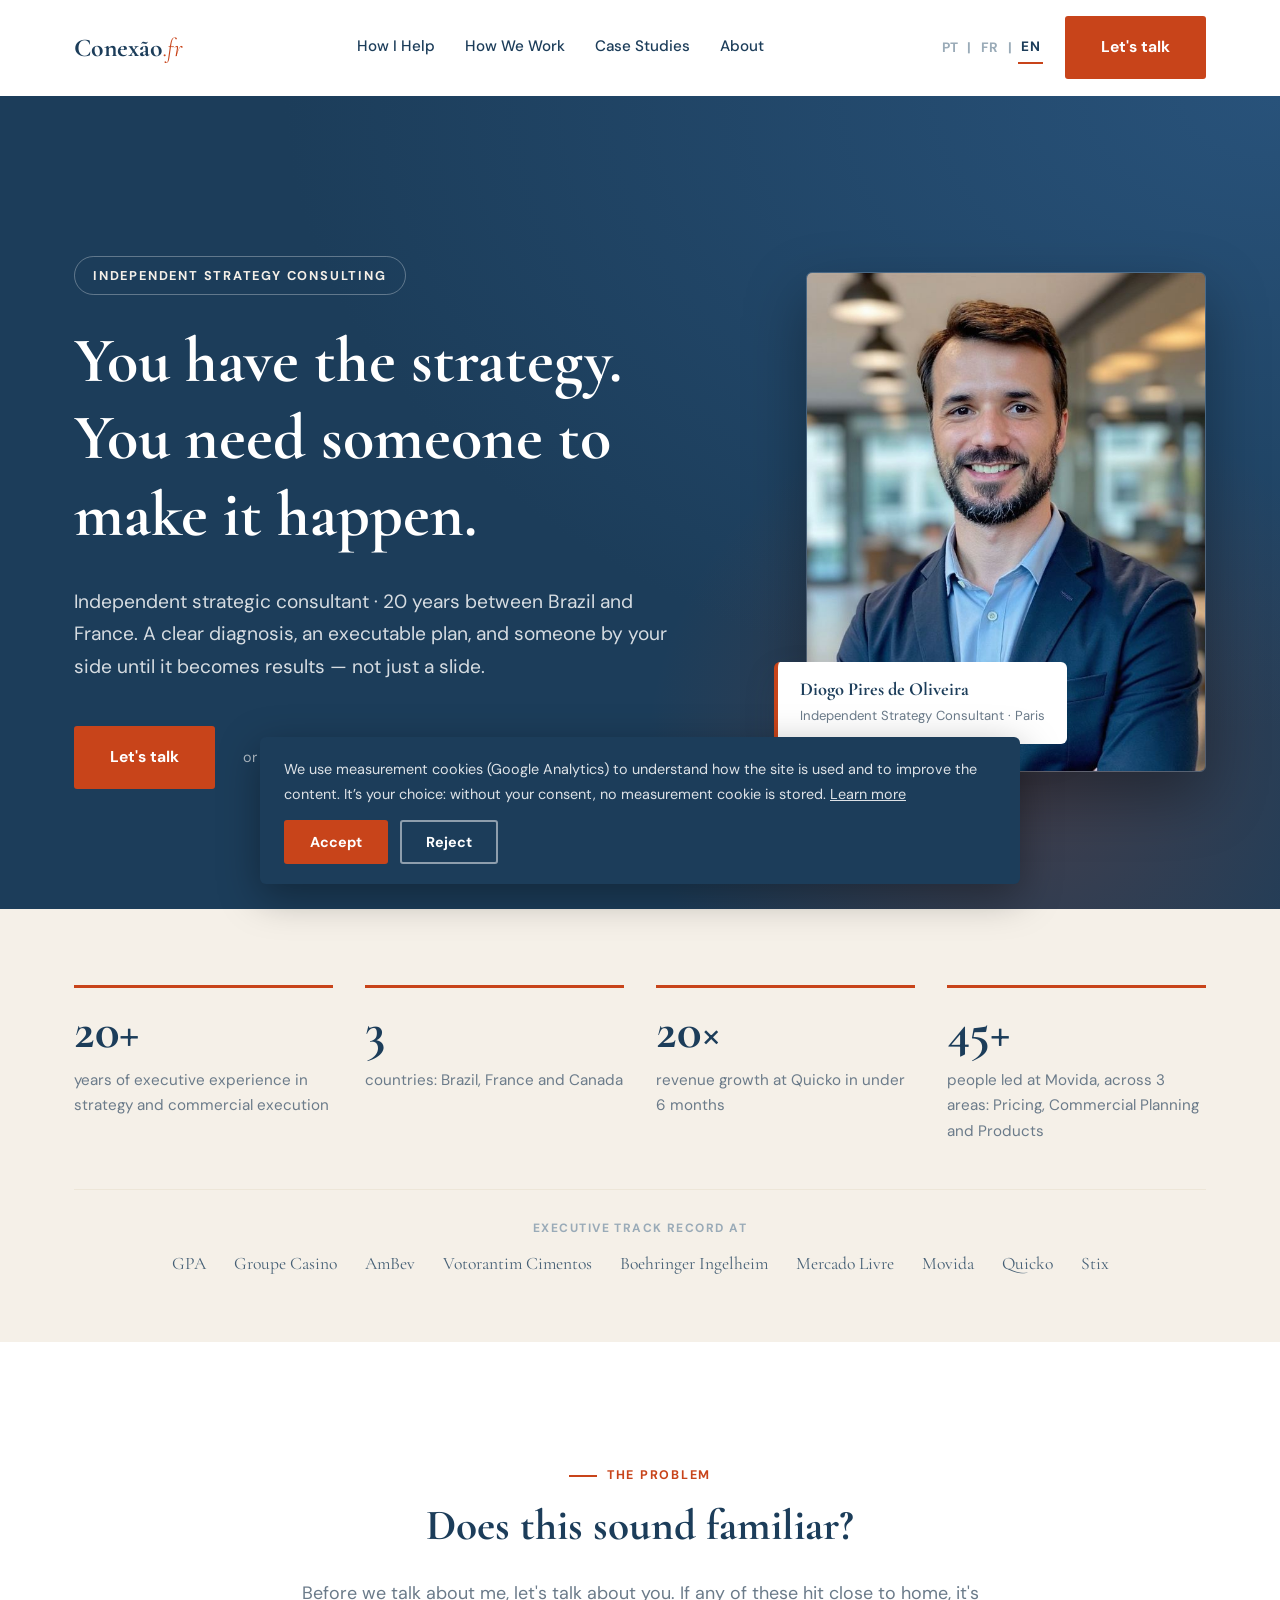
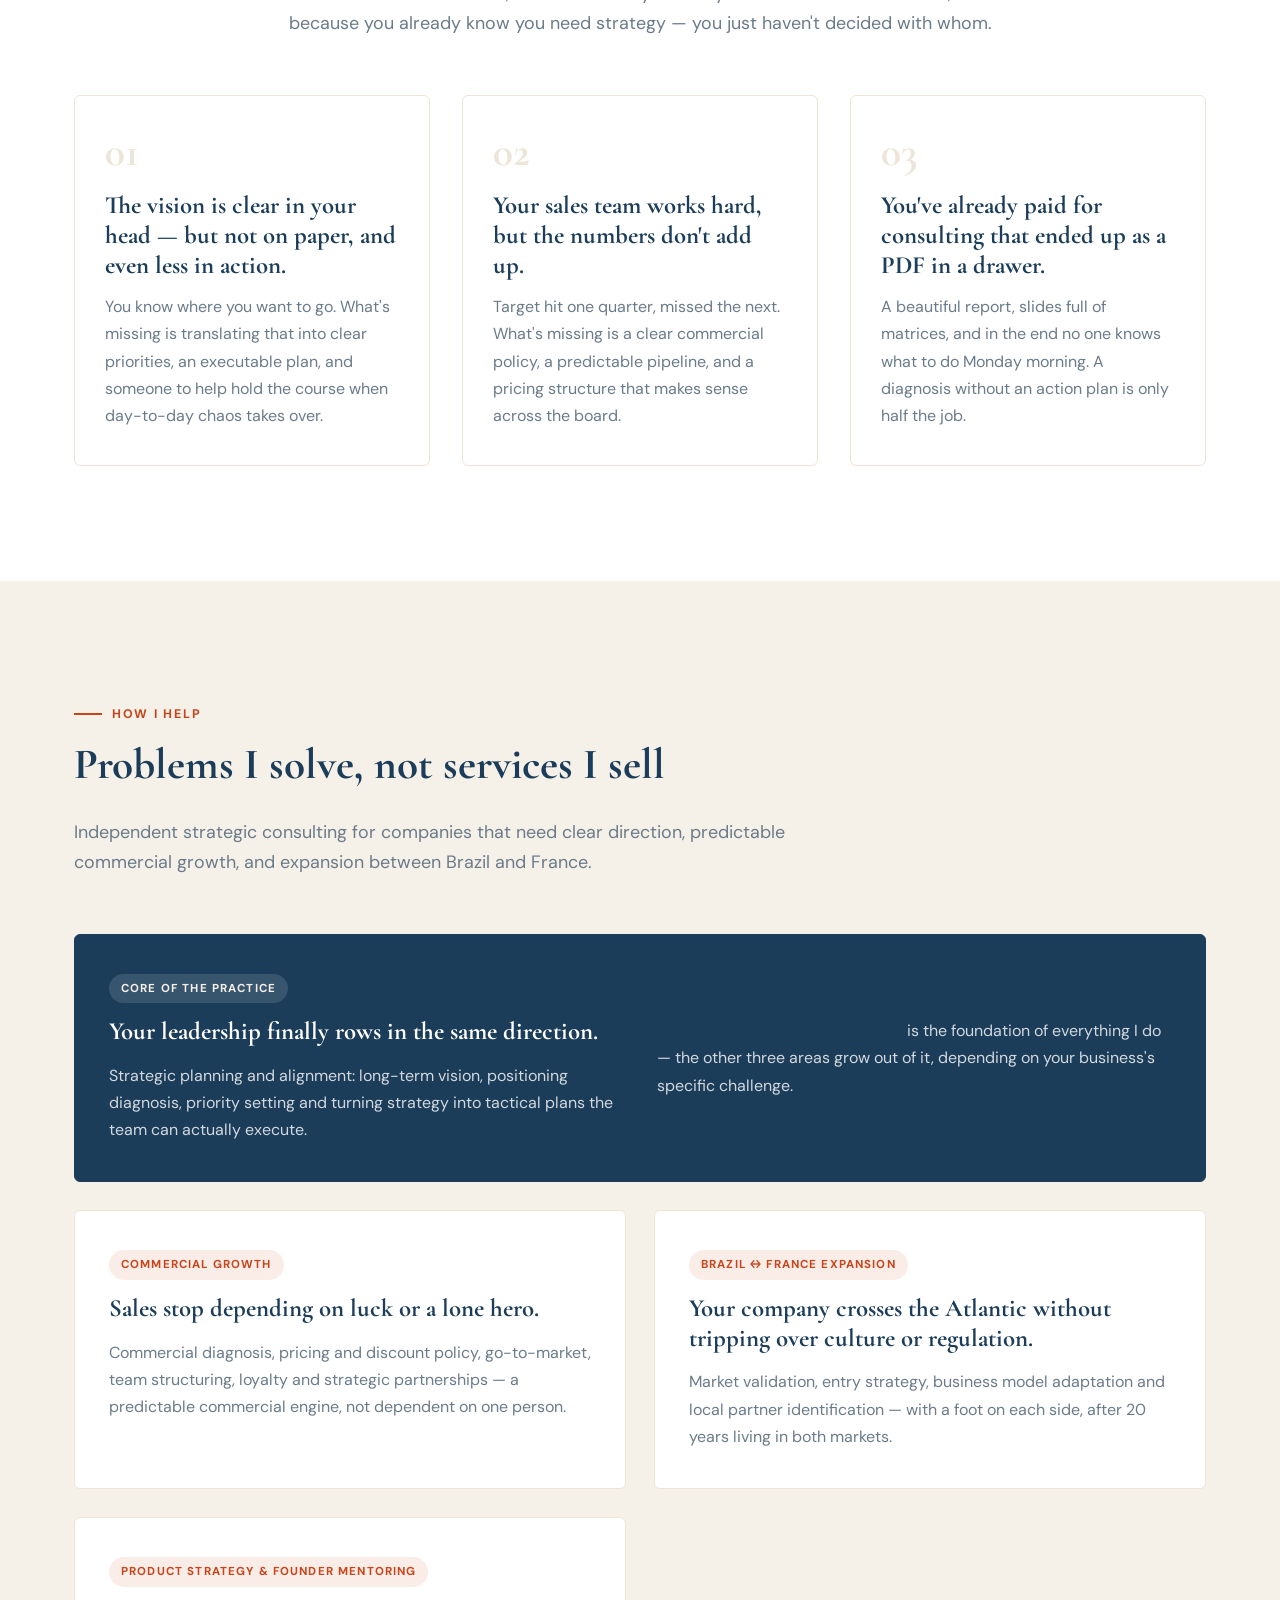
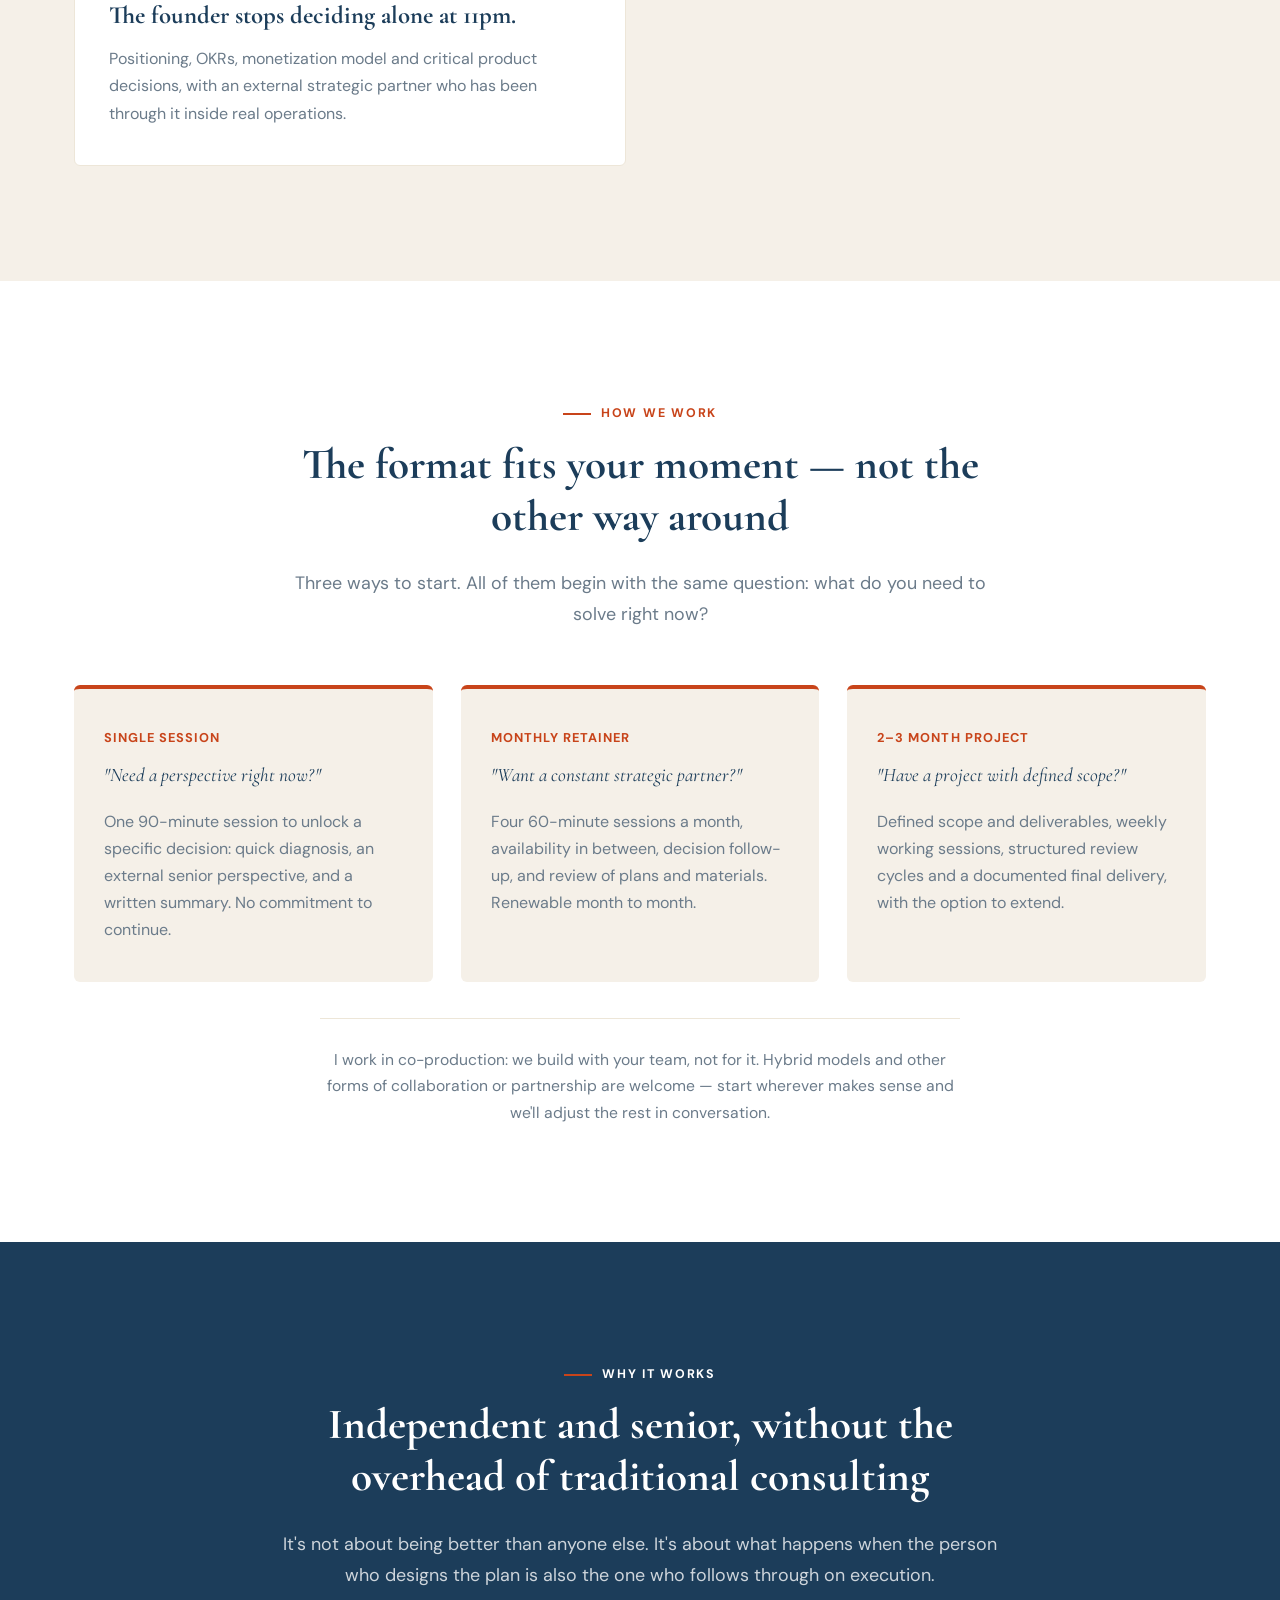
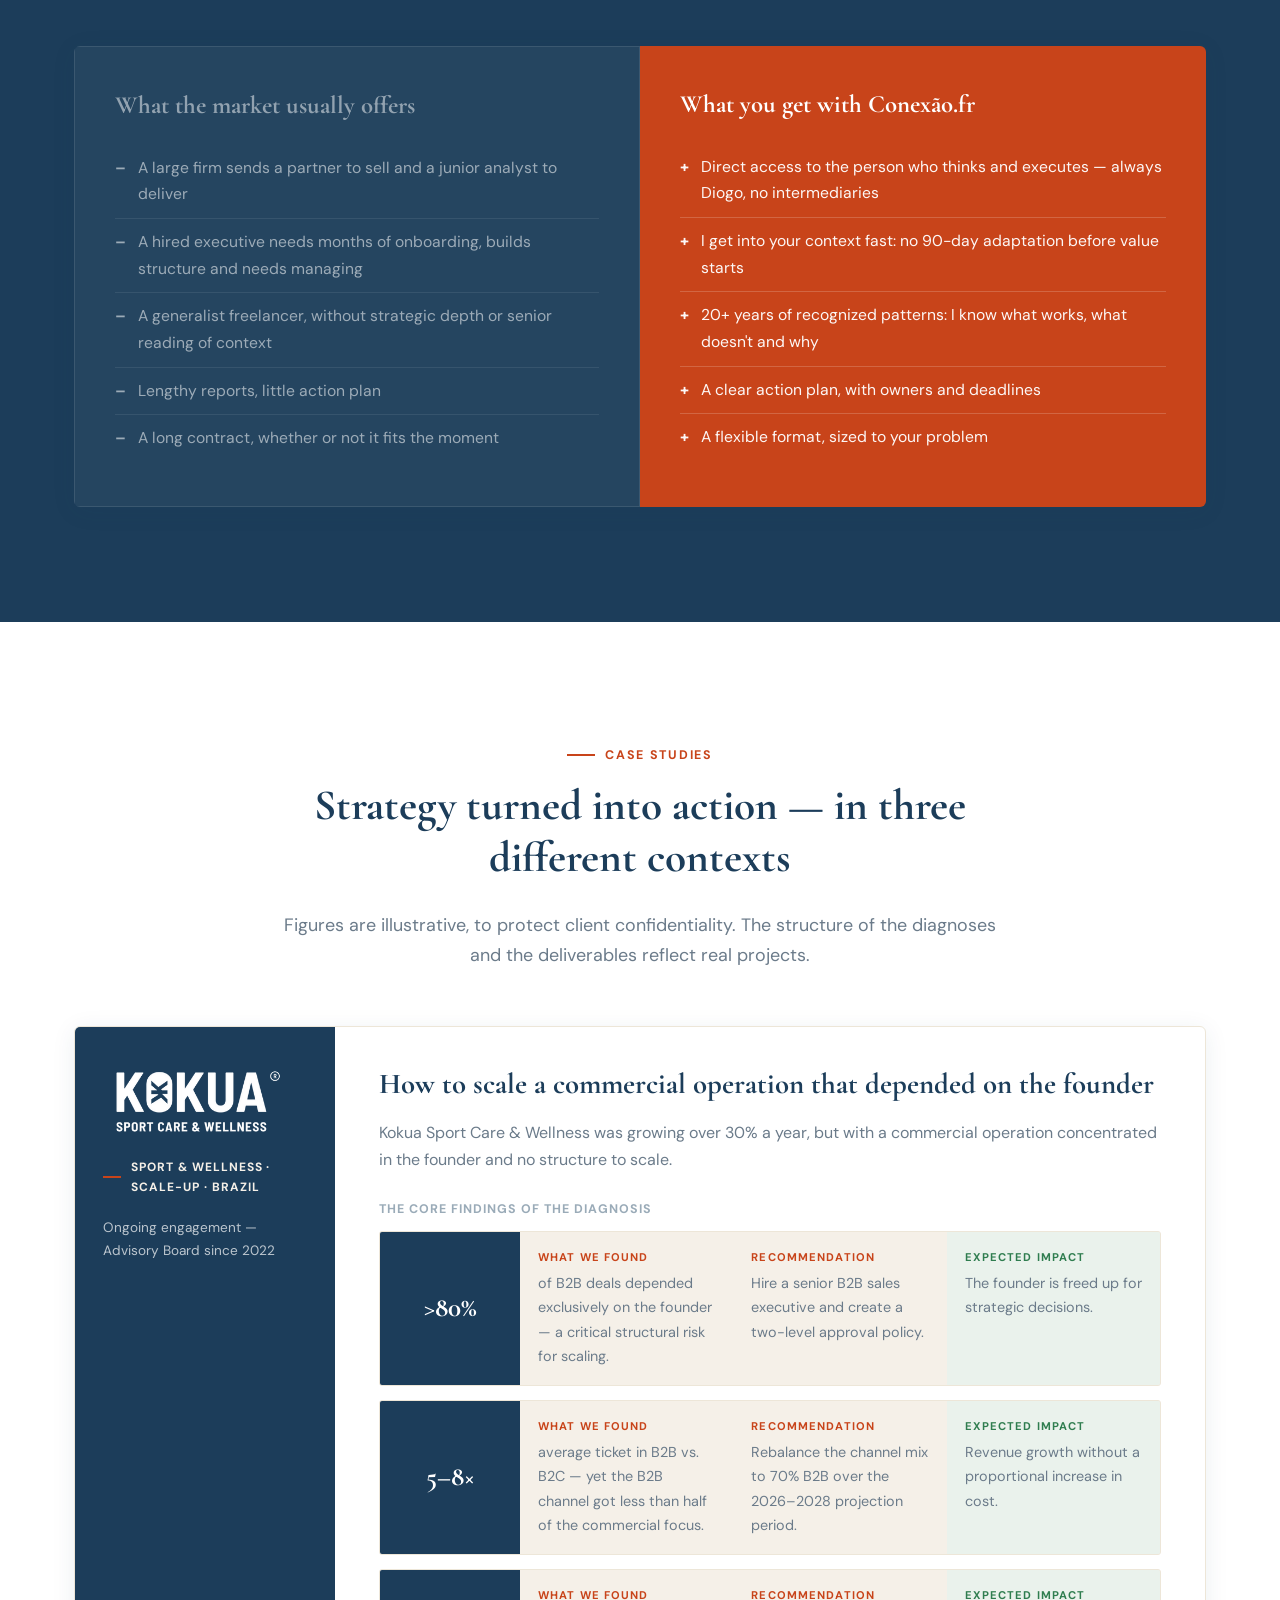
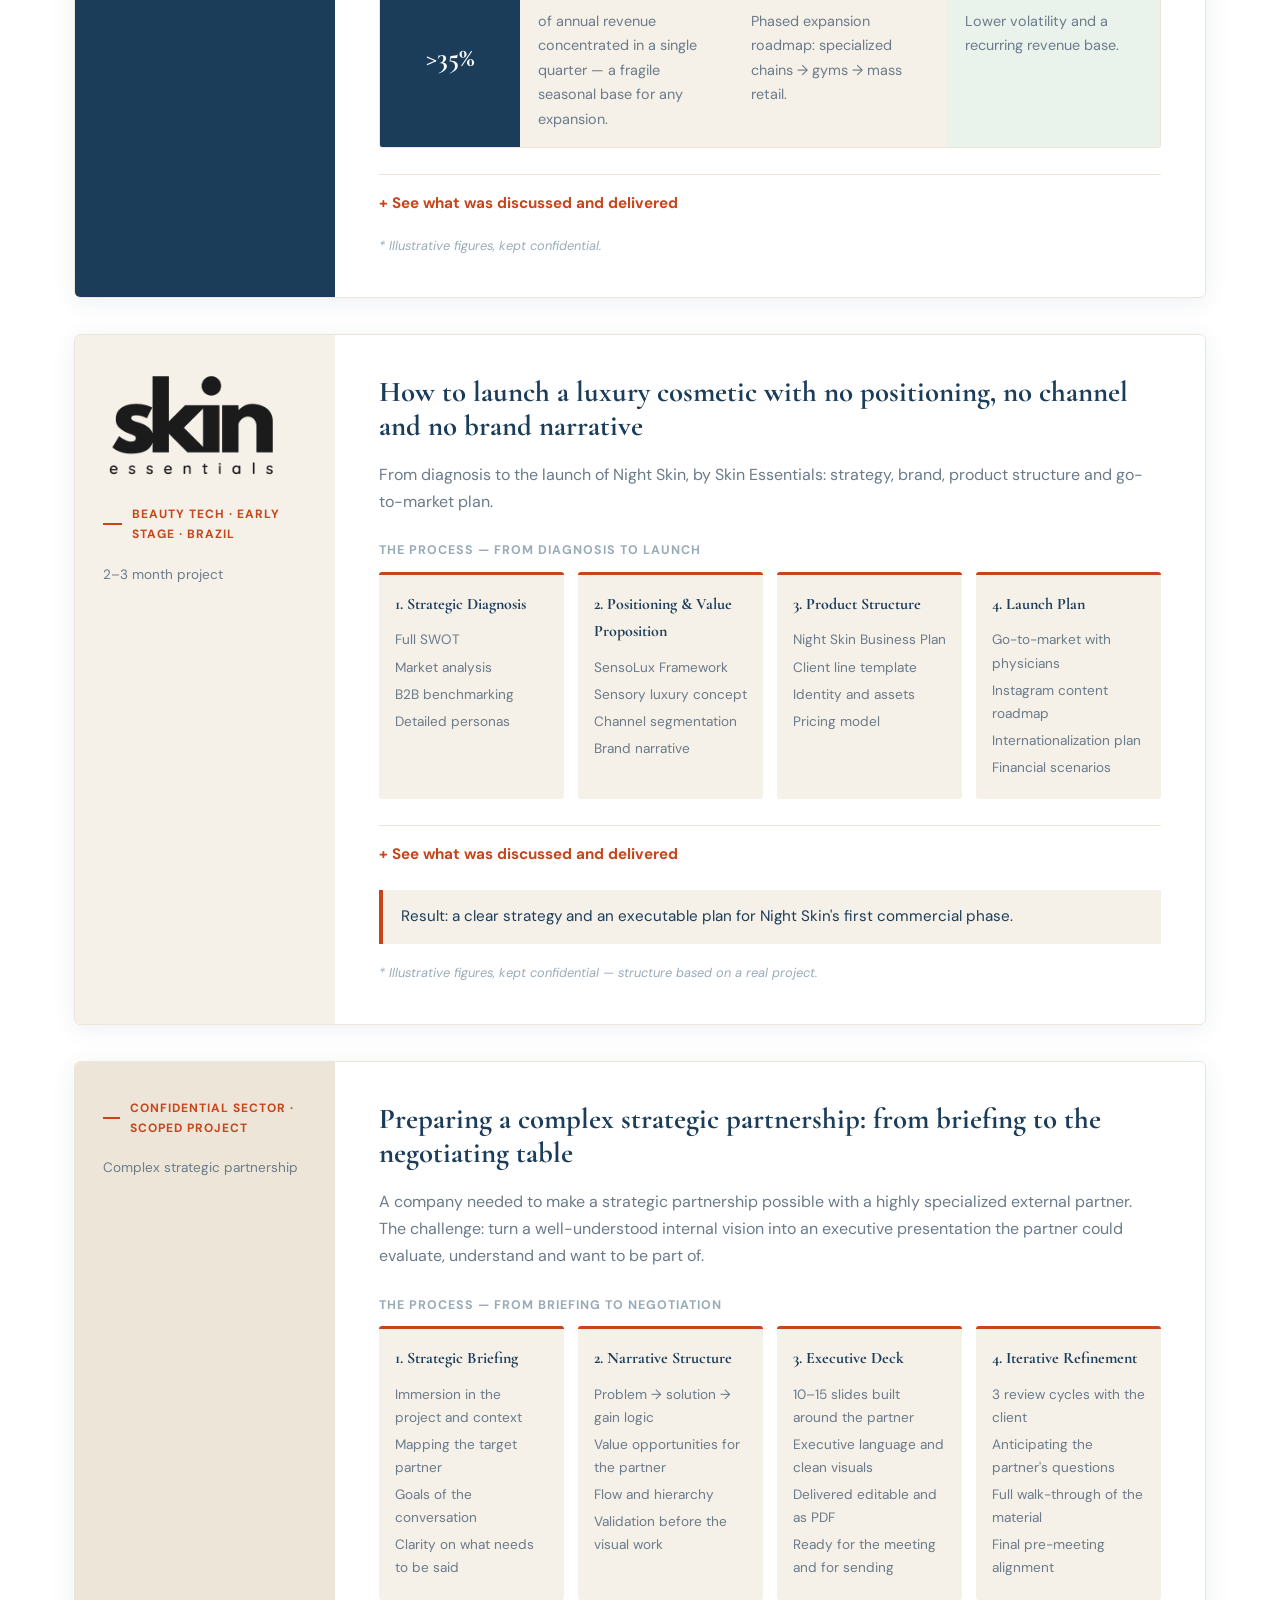
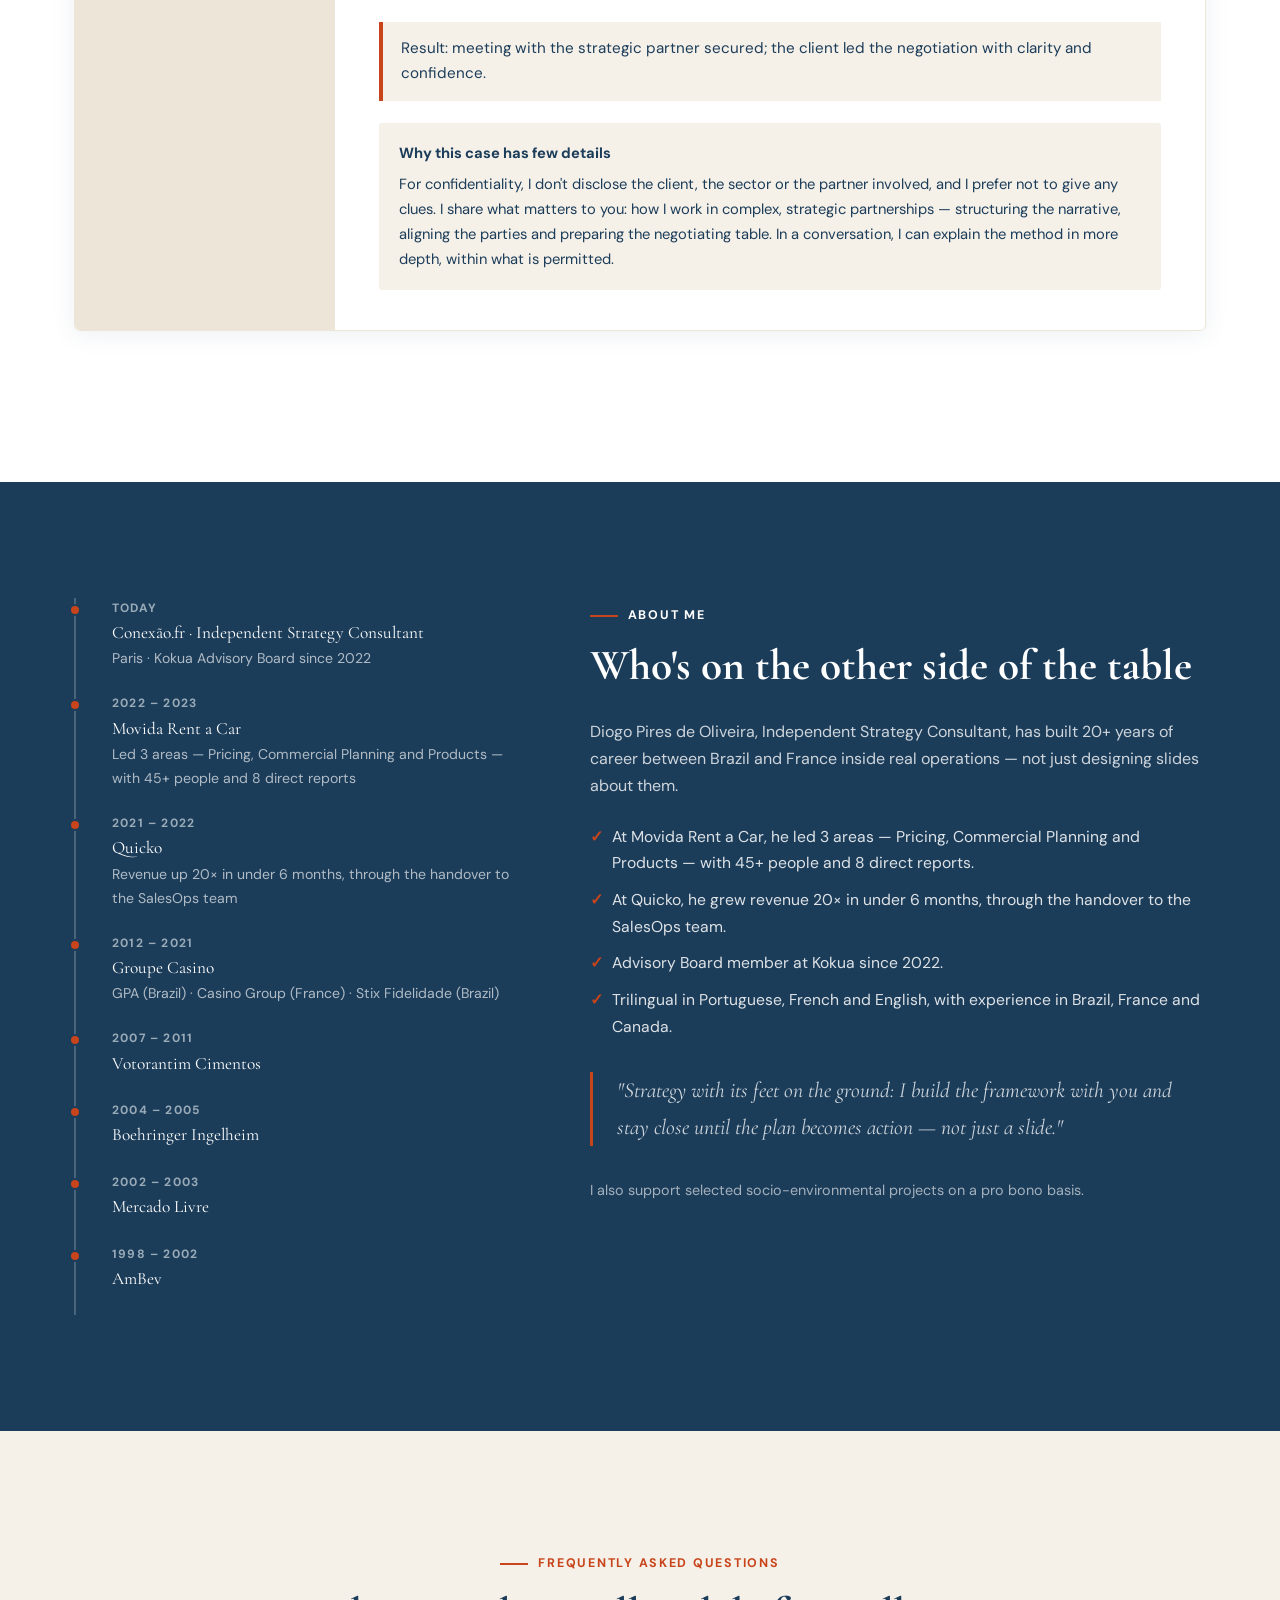
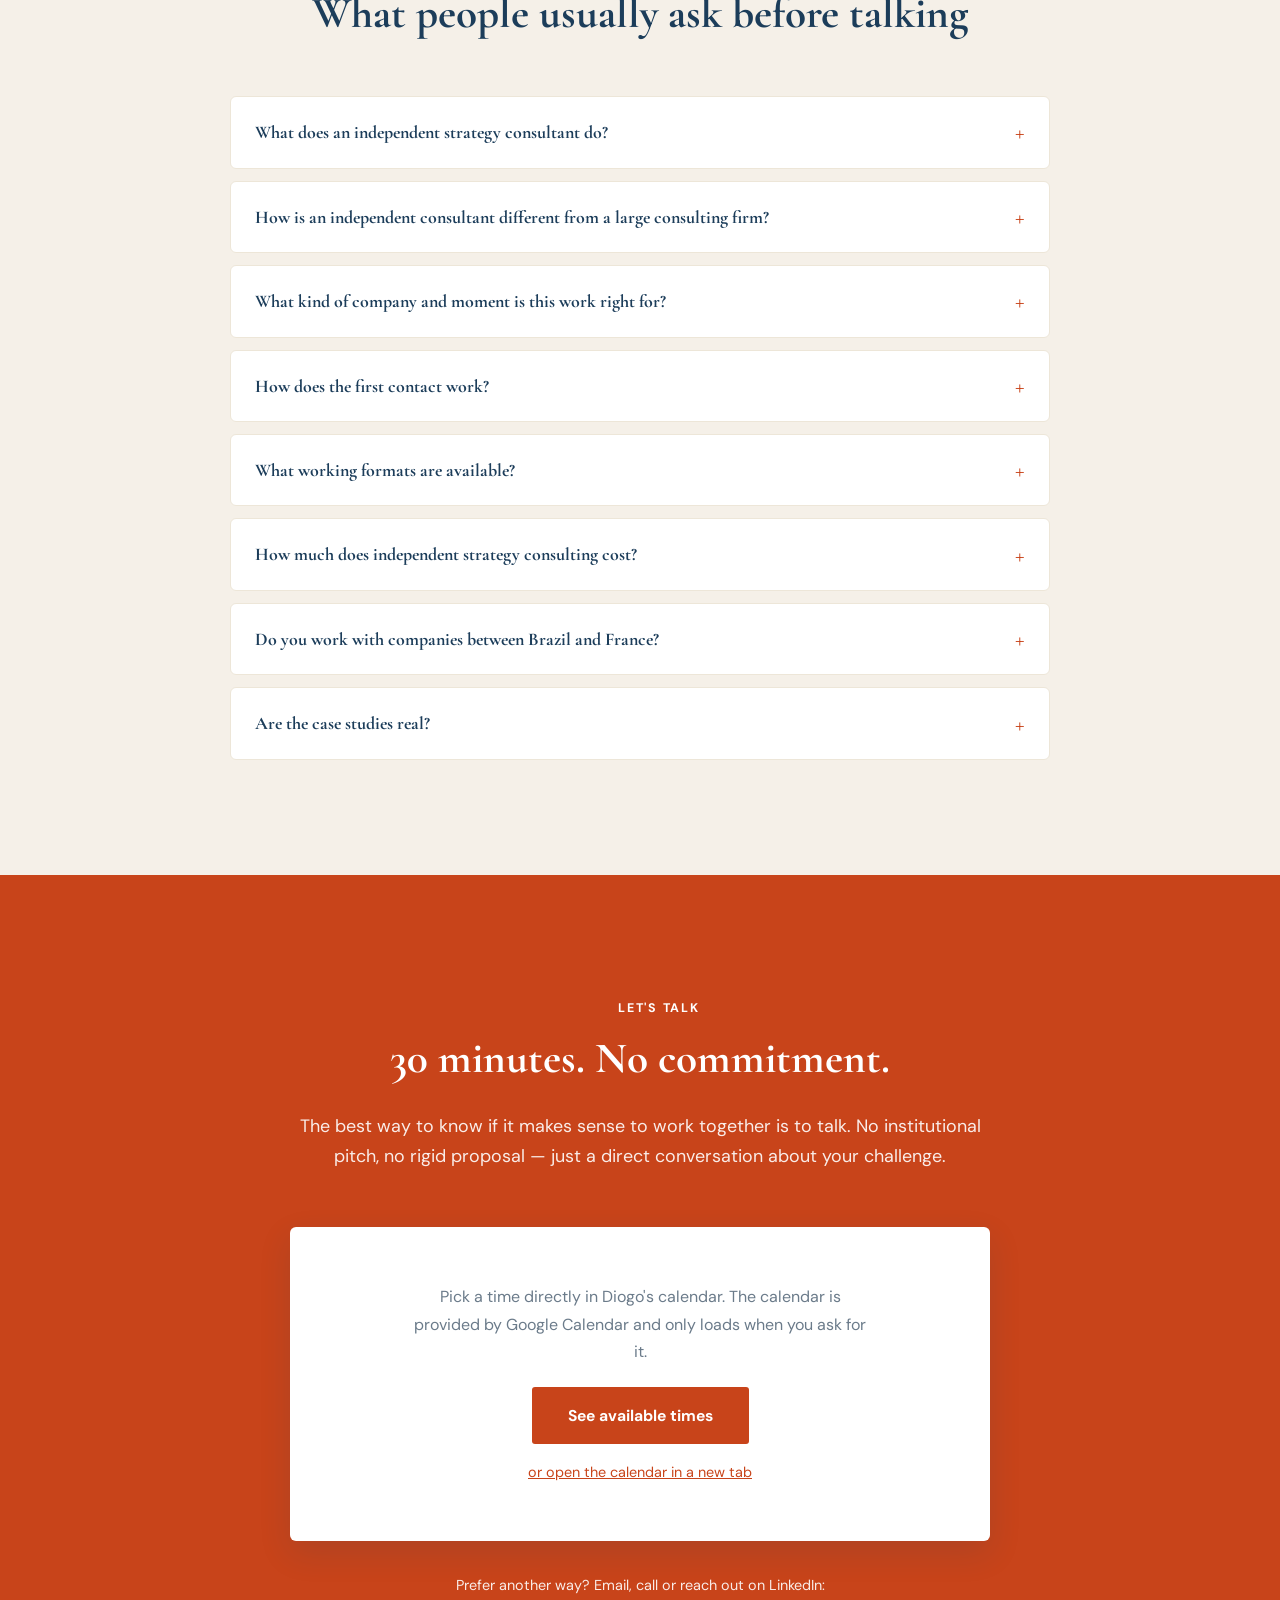
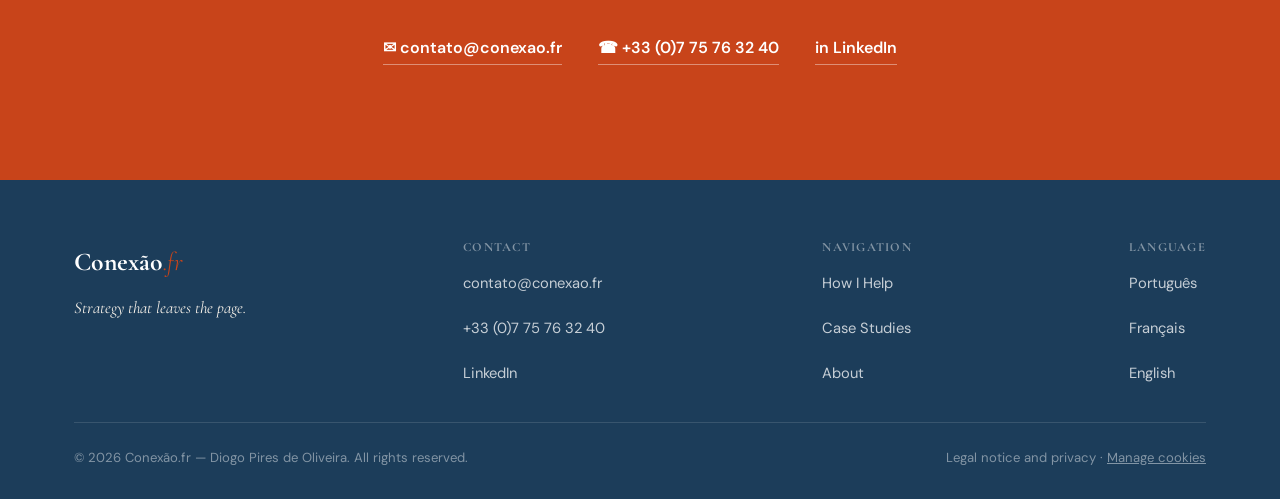
==== commit 06e7e686: "Endereço em Chatou nos avisos legais e no schema; texto de cookies sem Google Ads por ora Co-Authore" ====
--- a/en/index.html
+++ b/en/index.html
@@ -72,7 +72,7 @@
       "image": "https://conexao.fr/assets/foto-diogo.jpg",
       "email": "contato@conexao.fr",
       "telephone": "+33775763240",
-      "address": { "@type": "PostalAddress", "addressLocality": "Paris", "addressCountry": "FR" },
+      "address": { "@type": "PostalAddress", "addressLocality": "Chatou", "postalCode": "78400", "addressCountry": "FR" },
       "worksFor": { "@id": "https://conexao.fr/#conexaofr" },
       "knowsLanguage": ["pt-BR", "fr", "en"],
       "knowsAbout": ["Strategic planning", "Commercial strategy", "Pricing", "Go-to-market", "Brazil-France expansion", "Product strategy", "Founder mentoring"],
@@ -101,7 +101,7 @@
       "image": "https://conexao.fr/assets/og-image.png",
       "email": "contato@conexao.fr",
       "telephone": "+33775763240",
-      "address": { "@type": "PostalAddress", "addressLocality": "Paris", "addressCountry": "FR" },
+      "address": { "@type": "PostalAddress", "addressLocality": "Chatou", "postalCode": "78400", "addressCountry": "FR" },
       "areaServed": ["Brazil", "France"],
       "availableLanguage": ["Portuguese", "French", "English"],
       "slogan": "Strategy that leaves the page.",
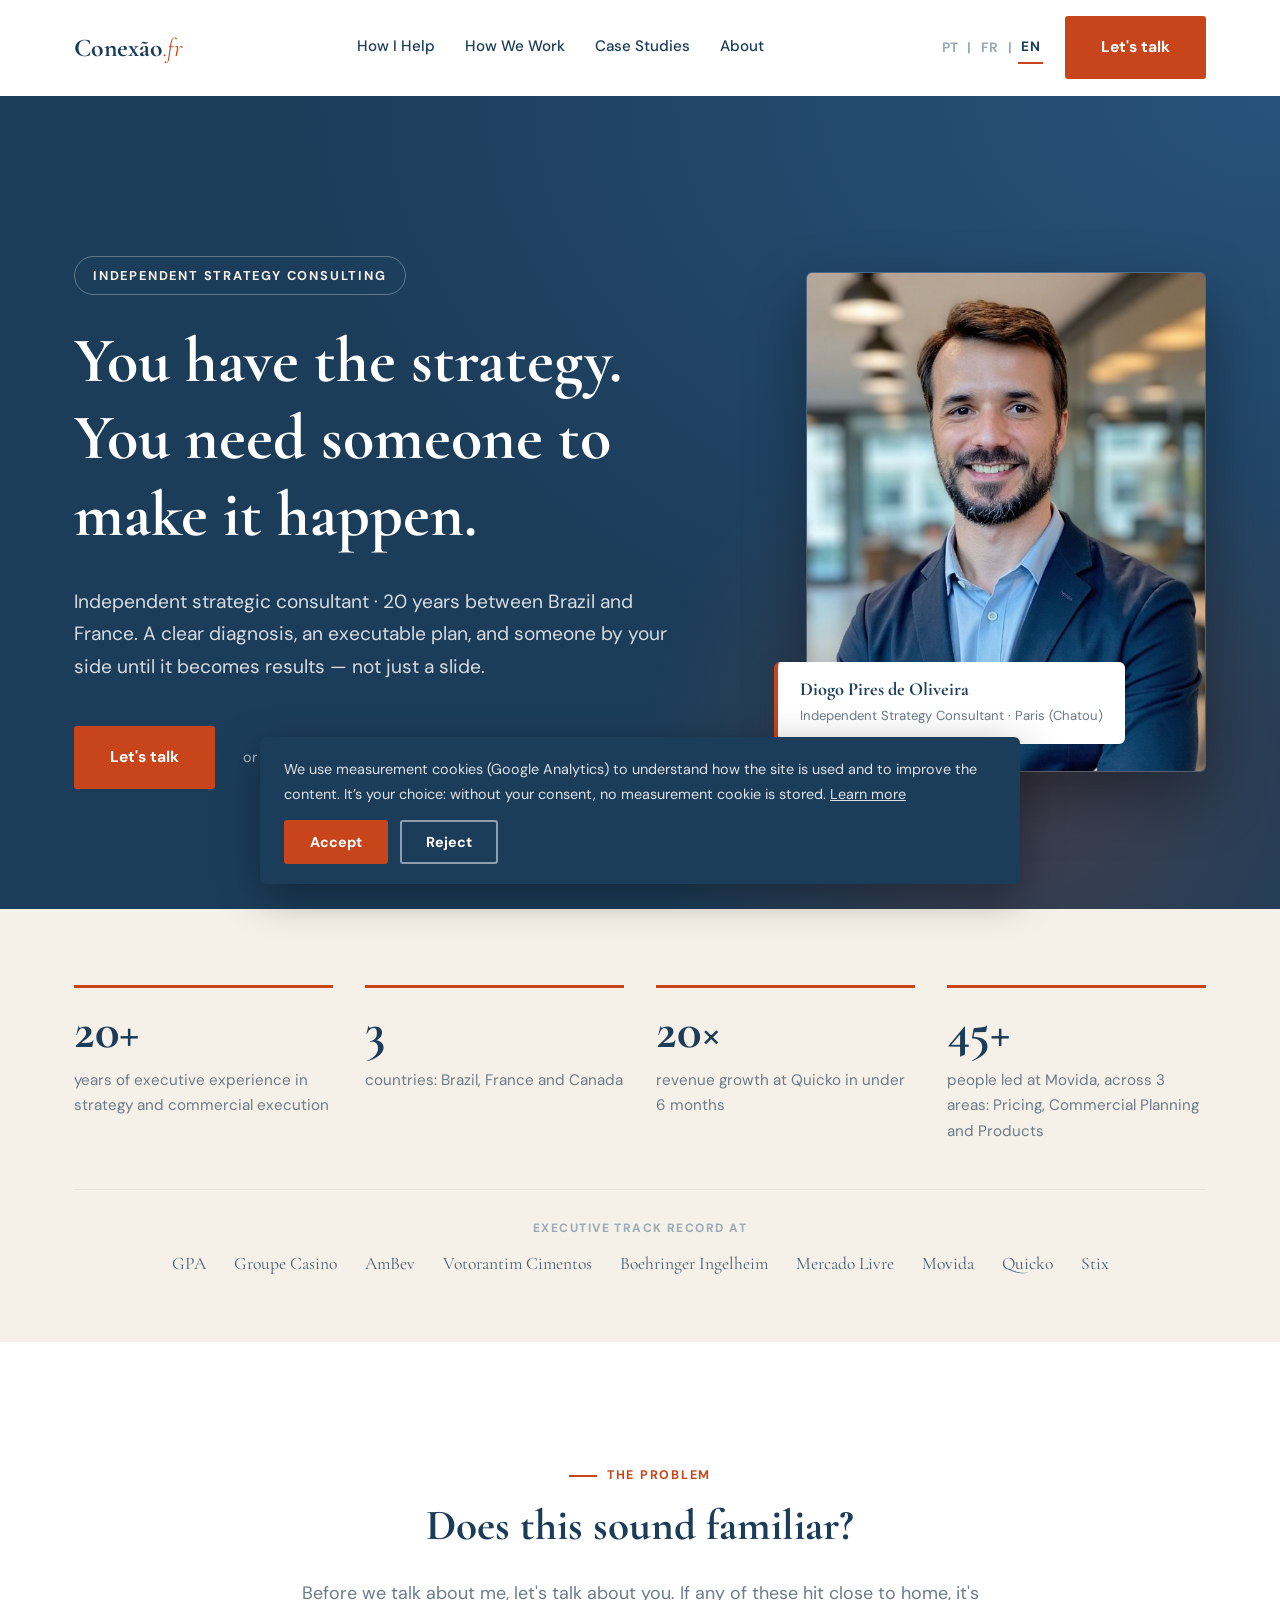
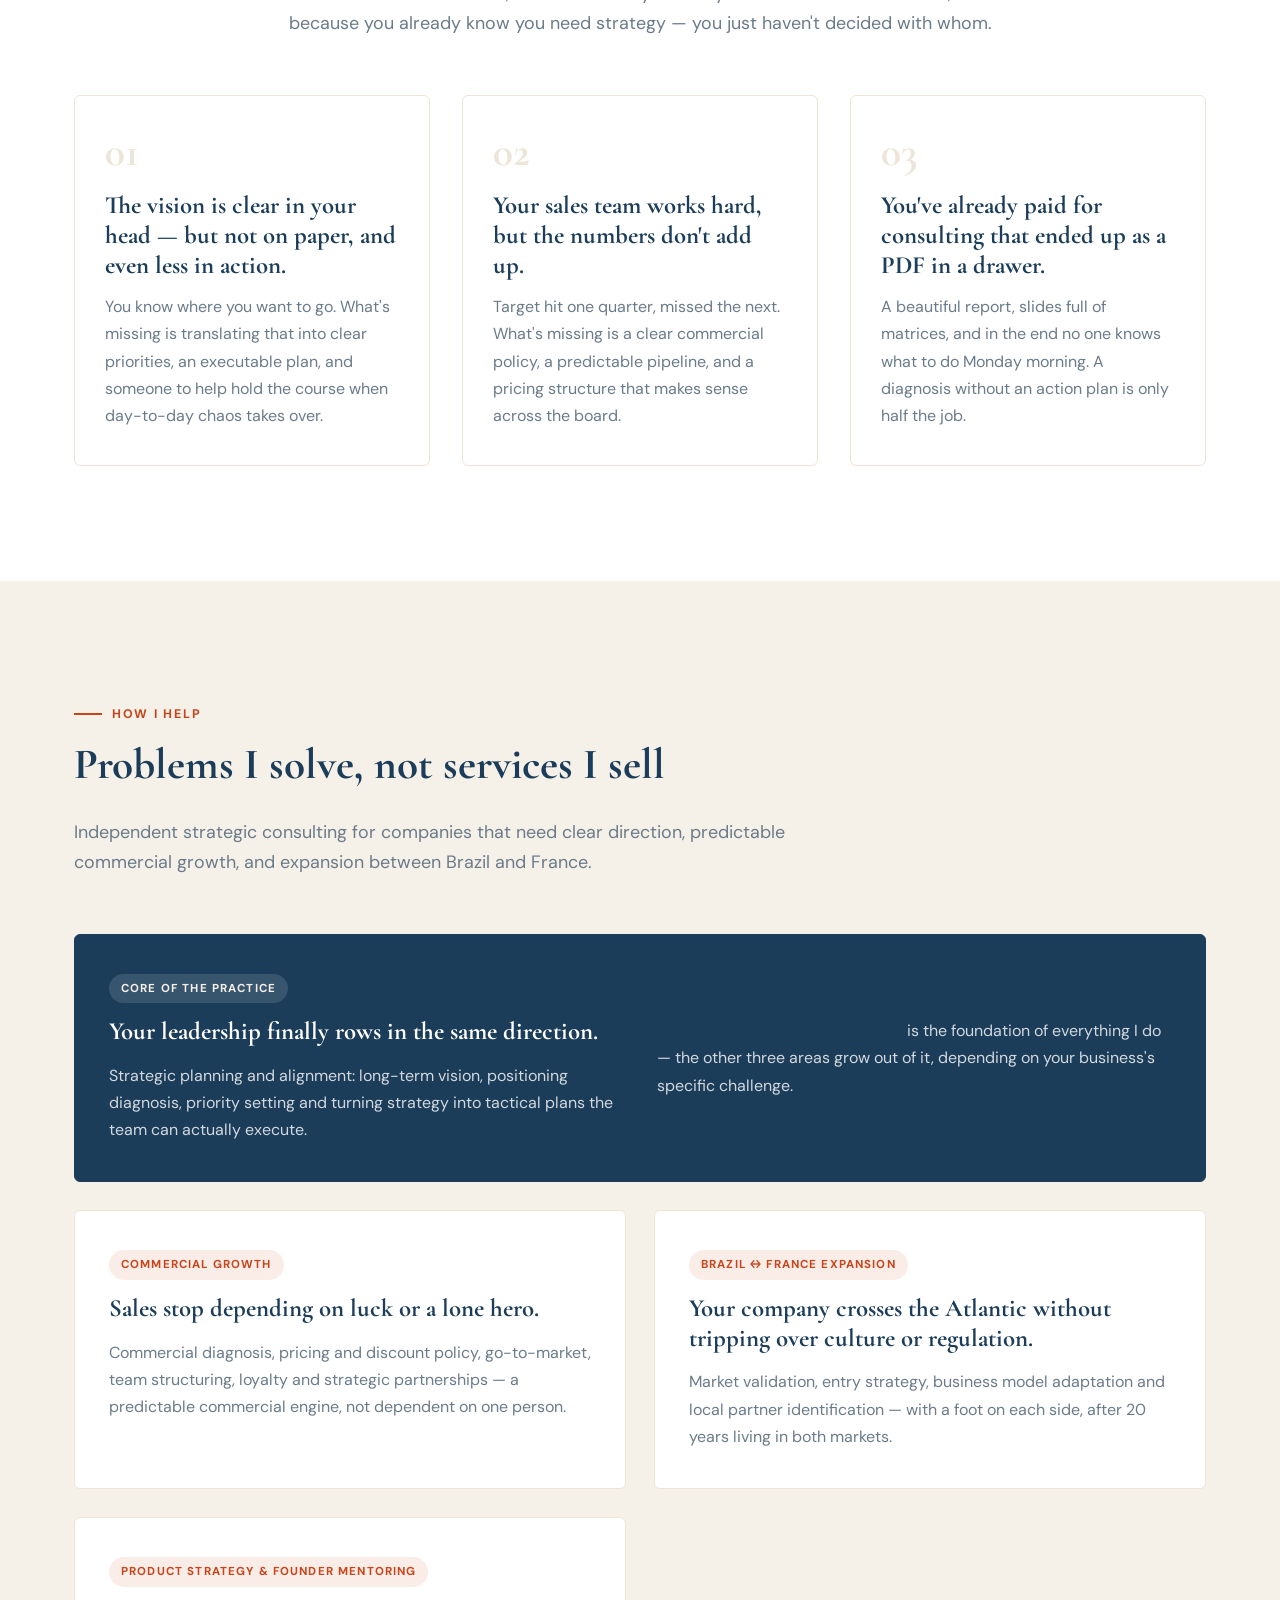
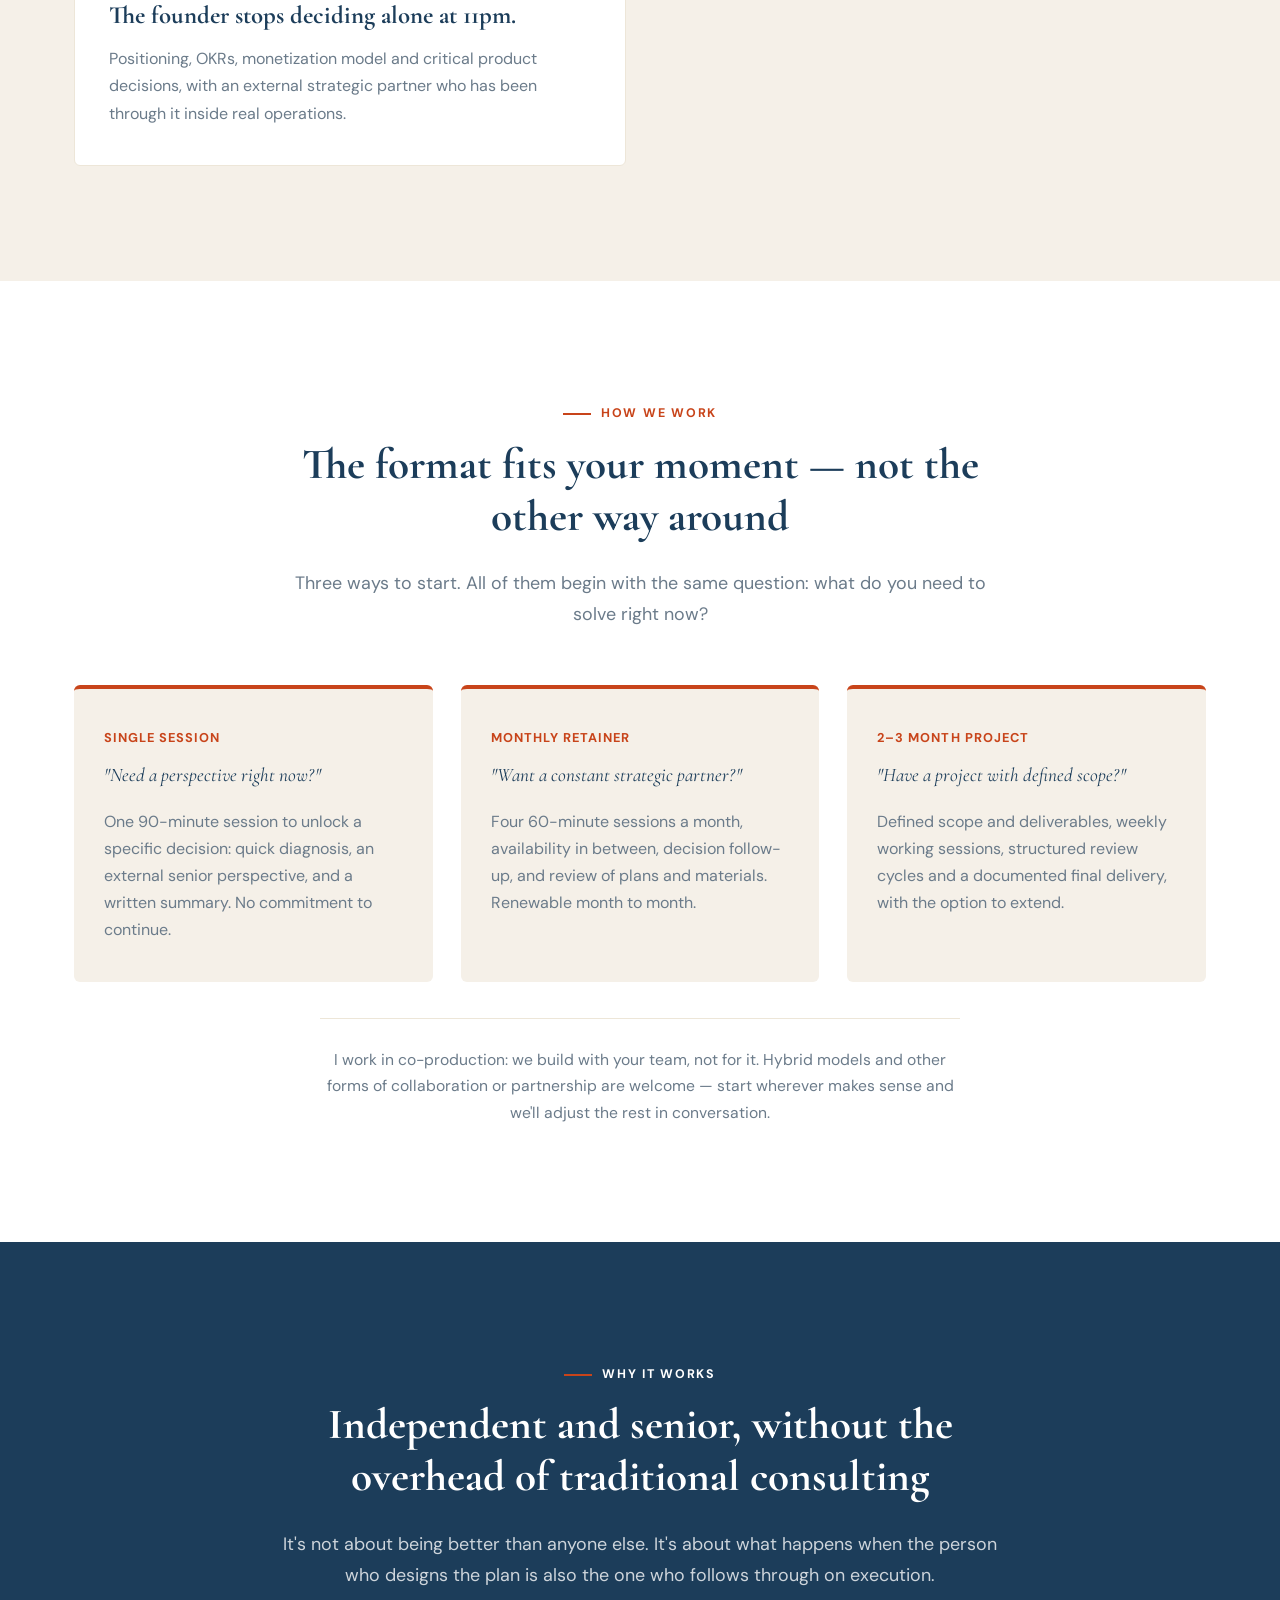
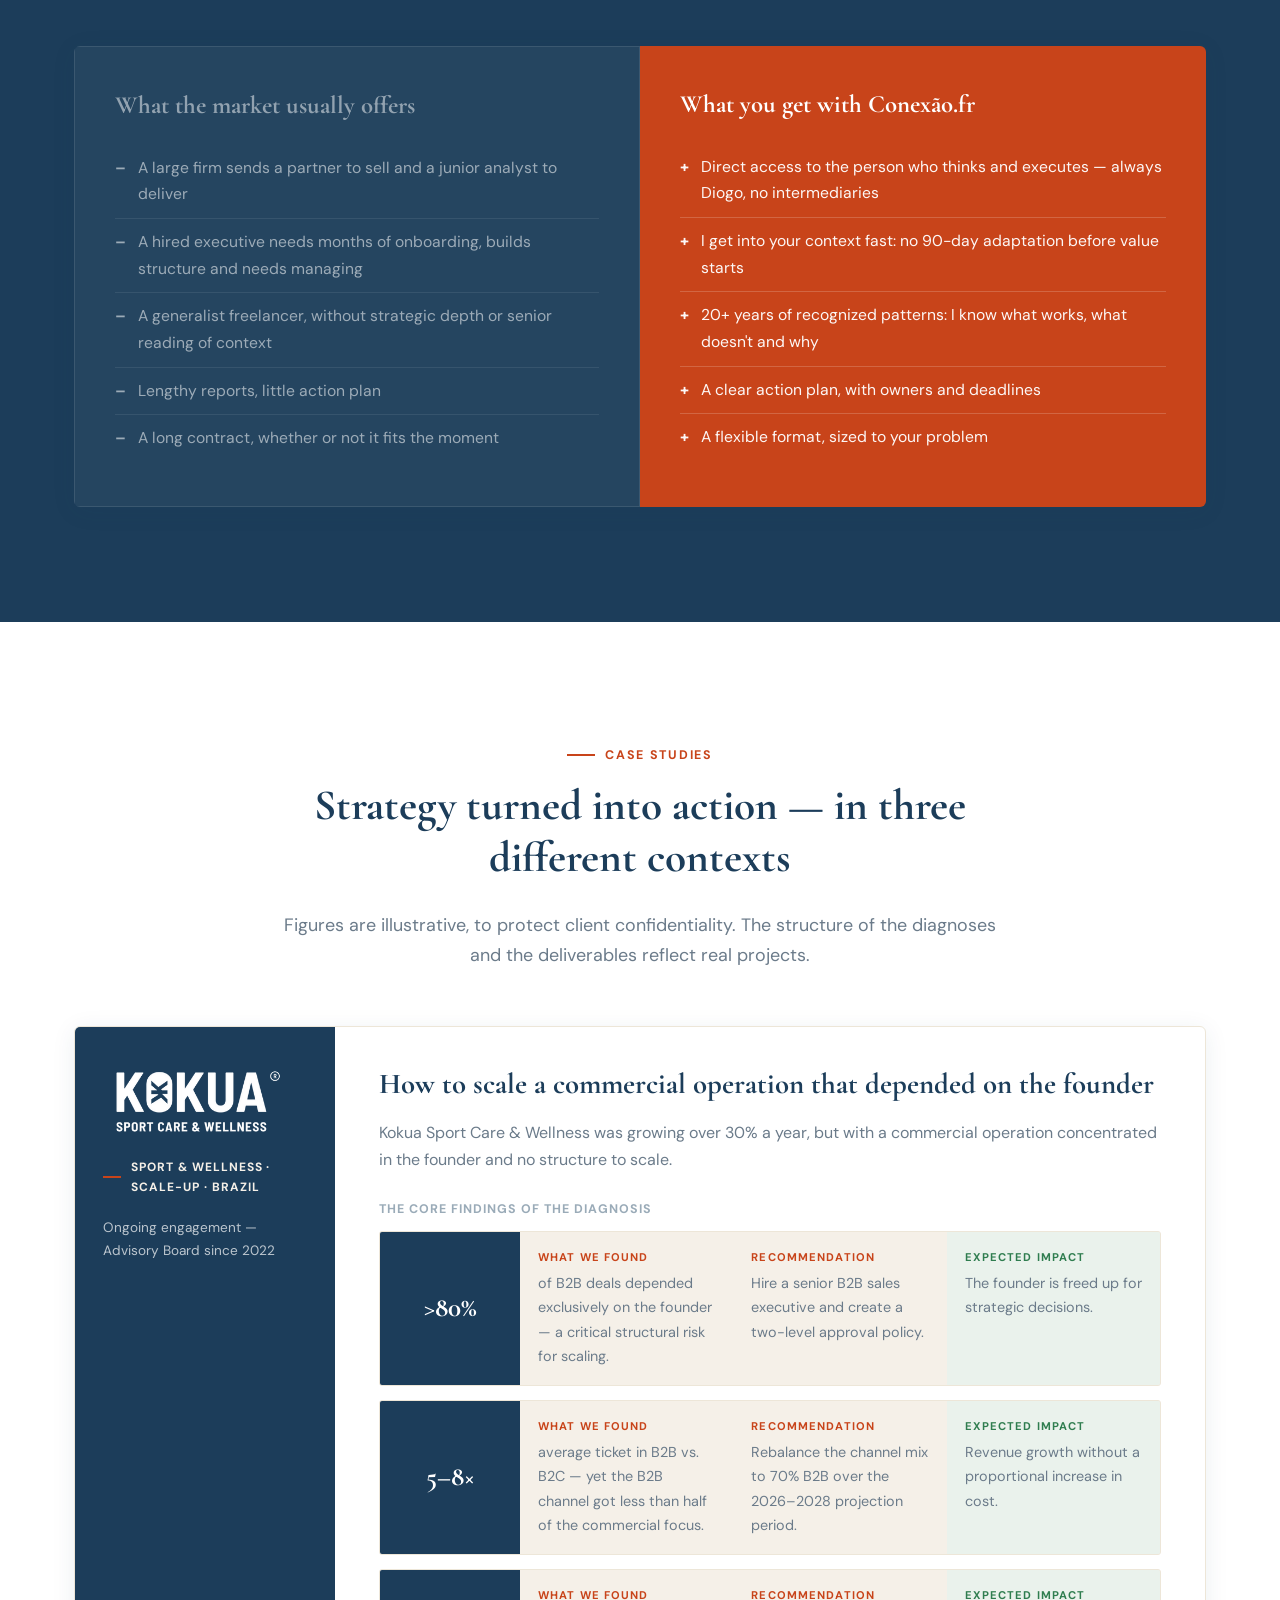
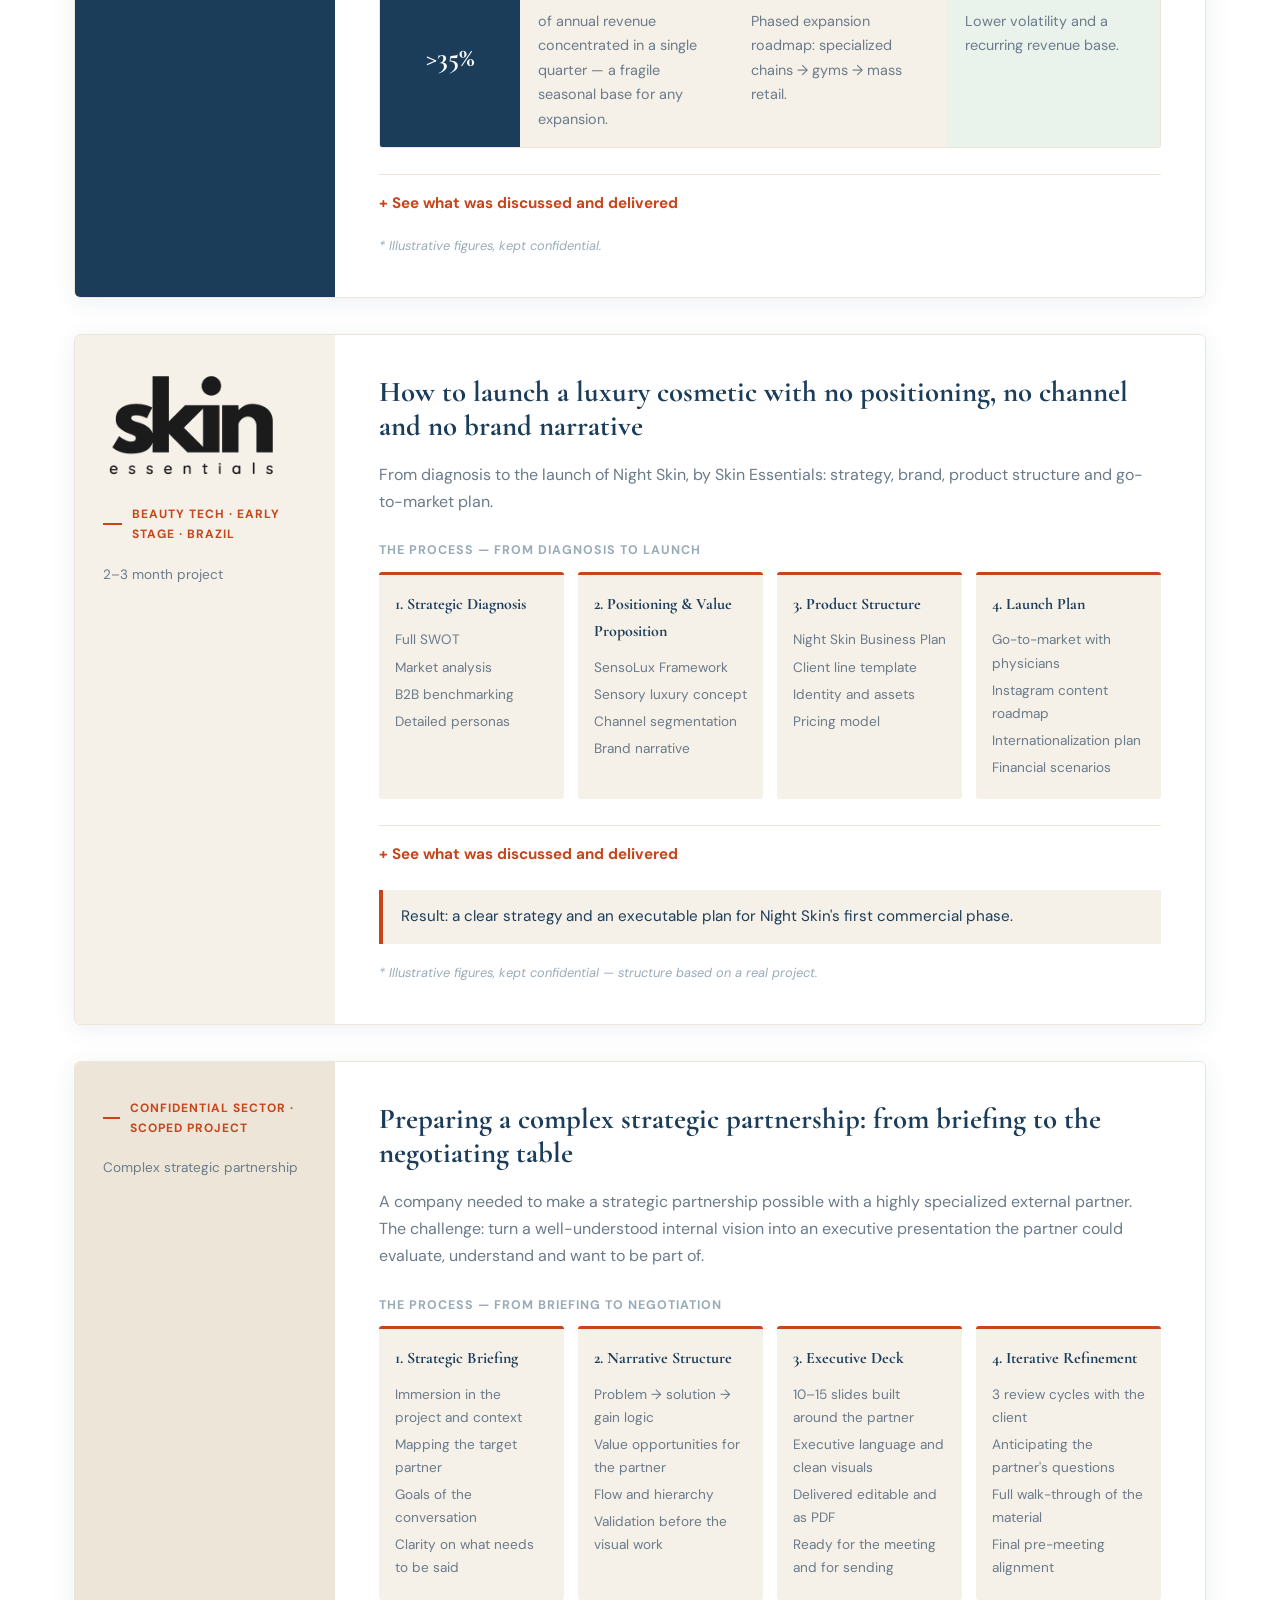
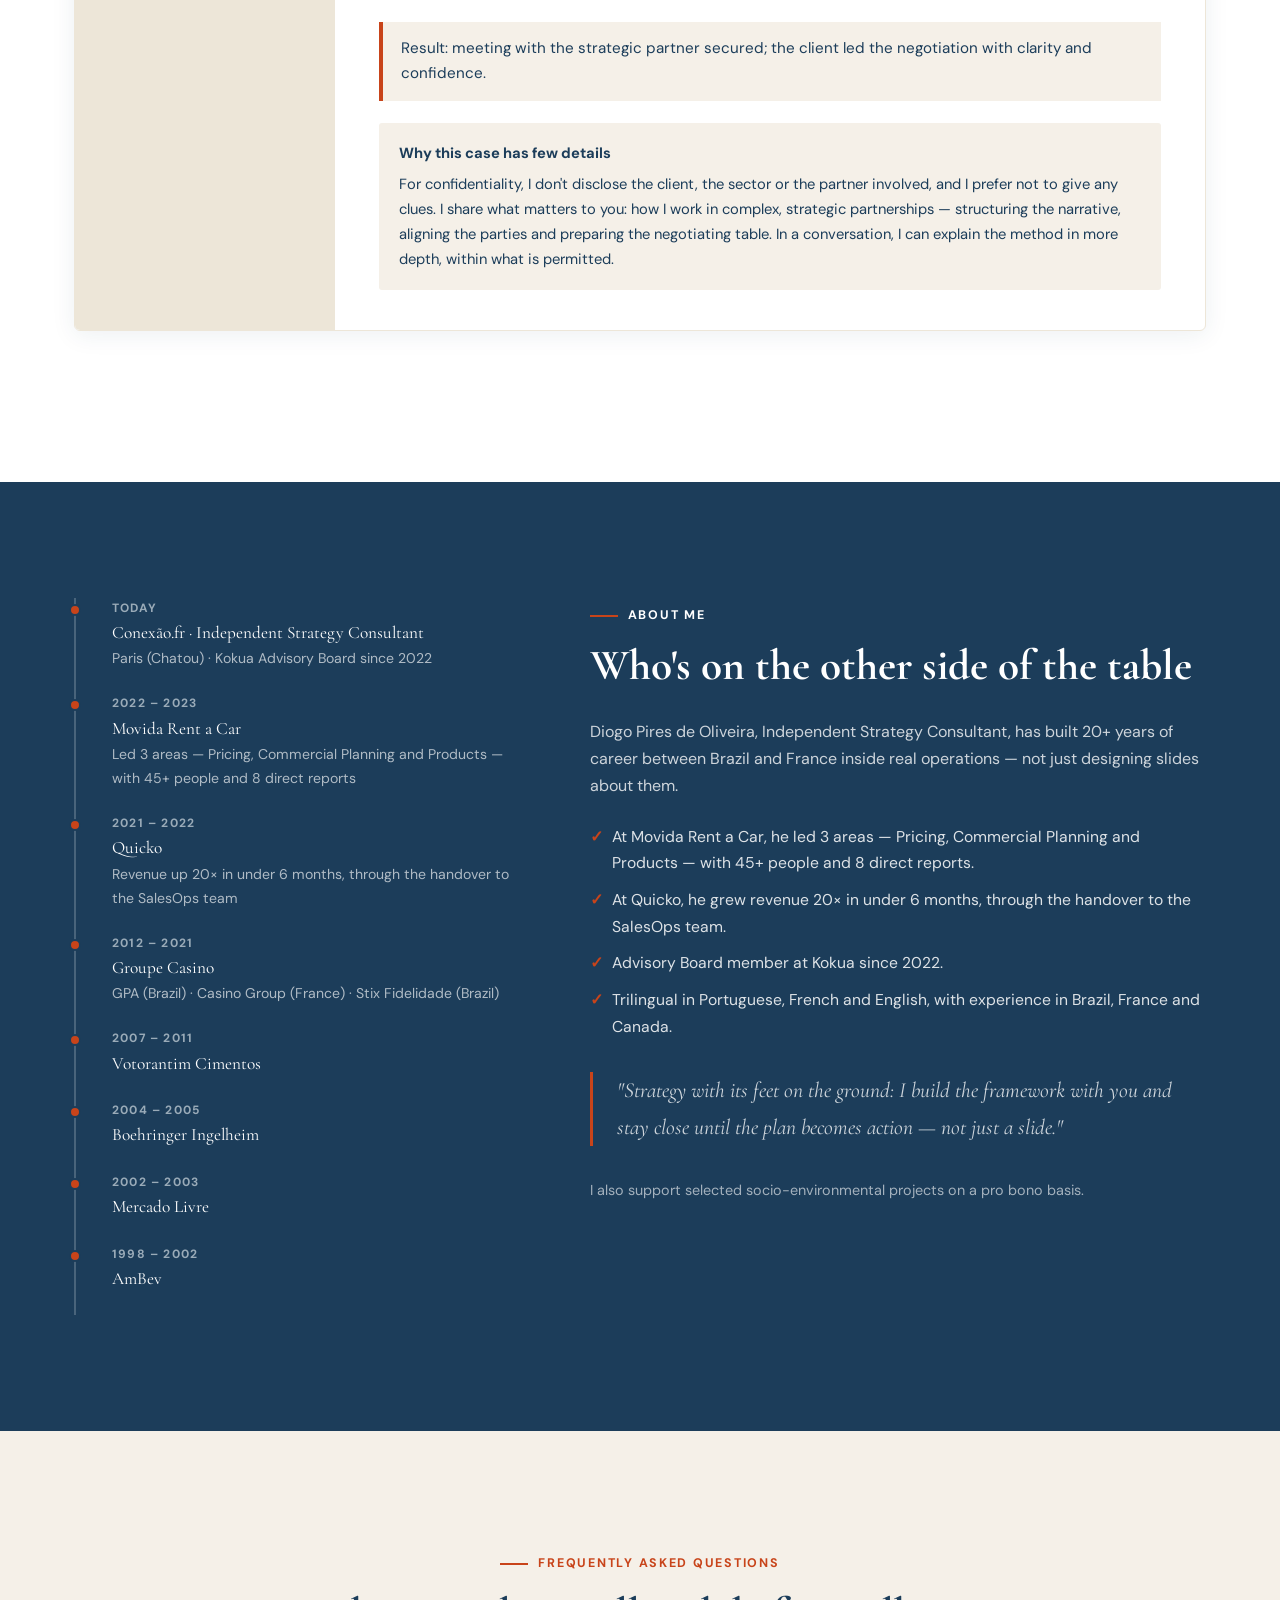
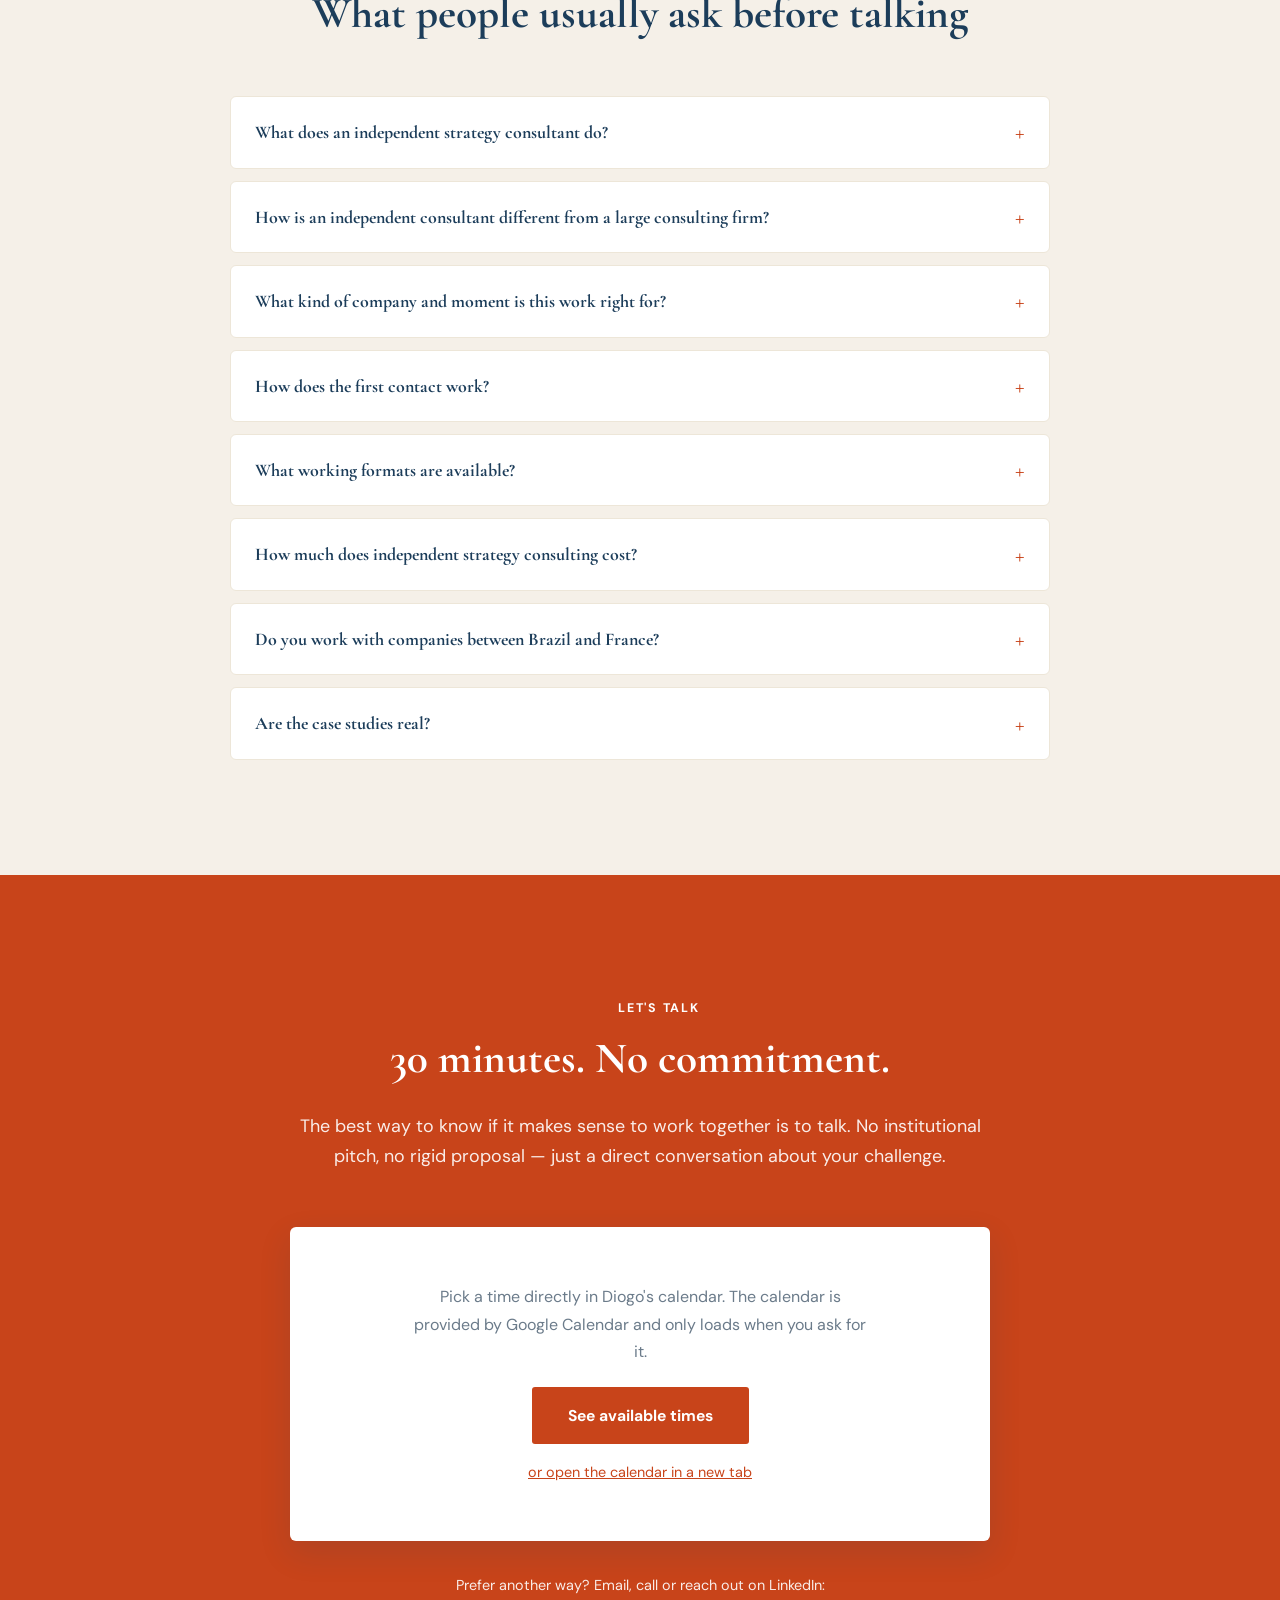
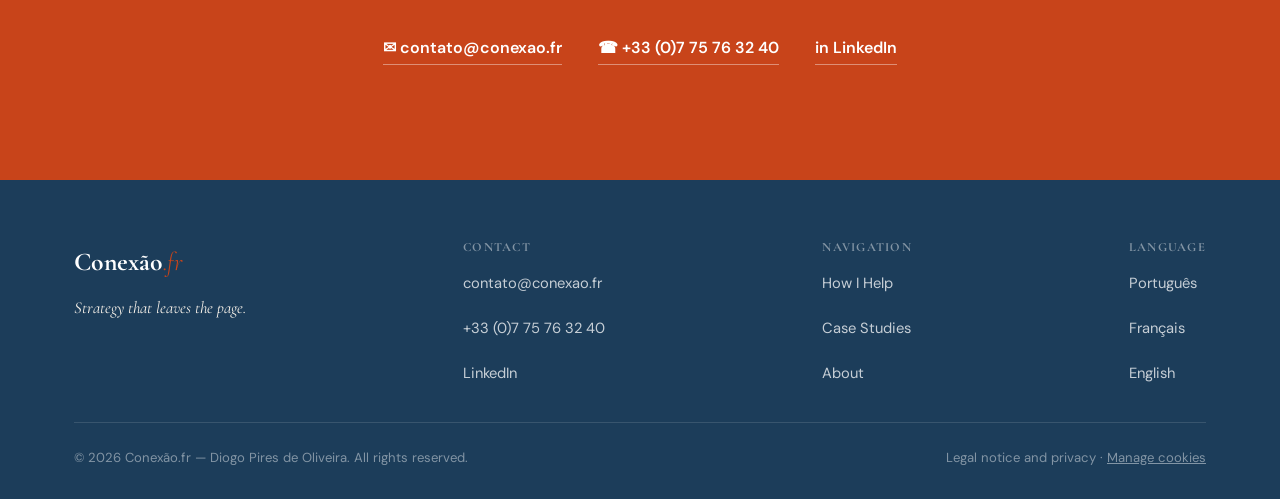
==== commit 13716728: "Corrige LinkedIn, mostra Paris (Chatou) e conserta estouro lateral do menu no mobile Co-Authored-By:" ====
--- a/en/index.html
+++ b/en/index.html
@@ -88,7 +88,7 @@
         { "@type": "Organization", "name": "Movida" }
       ],
       "memberOf": { "@type": "Organization", "name": "Kokua Sport Care & Wellness", "description": "Advisory Board since 2022" },
-      "sameAs": ["https://www.linkedin.com/in/diogopiresdeoliveira/"]
+      "sameAs": ["https://www.linkedin.com/in/diogooliveira"]
     },
     {
       "@type": "ProfessionalService",
@@ -198,7 +198,7 @@
         </div>
         <div class="hero-card">
           <strong>Diogo Pires de Oliveira</strong>
-          <span>Independent Strategy Consultant · Paris</span>
+          <span>Independent Strategy Consultant · Paris (Chatou)</span>
         </div>
       </div>
     </div>
@@ -517,7 +517,7 @@
     <div class="container about-grid">
       <div>
         <ul class="timeline" aria-label="Career timeline">
-          <li><span class="when">Today</span><span class="what">Conexão.fr · Independent Strategy Consultant</span><span class="detail">Paris · Kokua Advisory Board since 2022</span></li>
+          <li><span class="when">Today</span><span class="what">Conexão.fr · Independent Strategy Consultant</span><span class="detail">Paris (Chatou) · Kokua Advisory Board since 2022</span></li>
           <li><span class="when">2022 – 2023</span><span class="what">Movida Rent a Car</span><span class="detail">Led 3 areas — Pricing, Commercial Planning and Products — with 45+ people and 8 direct reports</span></li>
           <li><span class="when">2021 – 2022</span><span class="what">Quicko</span><span class="detail">Revenue up 20× in under 6 months, through the handover to the SalesOps team</span></li>
           <li><span class="when">2012 – 2021</span><span class="what">Groupe Casino</span><span class="detail">GPA (Brazil) · Casino Group (France) · Stix Fidelidade (Brazil)</span></li>
@@ -589,7 +589,7 @@
       <div class="contact-links">
         <a href="mailto:contato@conexao.fr">✉ contato@conexao.fr</a>
         <a href="tel:+33775763240">☎ +33 (0)7 75 76 32 40</a>
-        <a href="https://www.linkedin.com/in/diogopiresdeoliveira/" target="_blank" rel="noopener">in LinkedIn</a>
+        <a href="https://www.linkedin.com/in/diogooliveira" target="_blank" rel="noopener">in LinkedIn</a>
       </div>
     </div>
   </section>
@@ -607,7 +607,7 @@
         <h4>Contact</h4>
         <p><a href="mailto:contato@conexao.fr">contato@conexao.fr</a></p>
         <p><a href="tel:+33775763240">+33 (0)7 75 76 32 40</a></p>
-        <p><a href="https://www.linkedin.com/in/diogopiresdeoliveira/" target="_blank" rel="noopener">LinkedIn</a></p>
+        <p><a href="https://www.linkedin.com/in/diogooliveira" target="_blank" rel="noopener">LinkedIn</a></p>
       </div>
       <div class="footer-col">
         <h4>Navigation</h4>
--- a/assets/site.css
+++ b/assets/site.css
@@ -436,3 +436,12 @@
 .faq-item p{ padding-bottom:22px; margin:0; }
 
 .scheduler-embed iframe[hidden], .scheduler-placeholder[hidden]{ display:none; }
+
+/* Correções de mobile: o botão do topo não pode esticar nem estourar a largura */
+body{ overflow-x:clip; }
+.nav-right .btn{ width:auto; }
+@media (max-width:480px){
+  .nav-inner{ padding:12px 16px; gap:10px; }
+  .logo{ font-size:1.35rem; }
+  .nav-right .btn{ padding:10px 14px; font-size:.85rem; }
+}
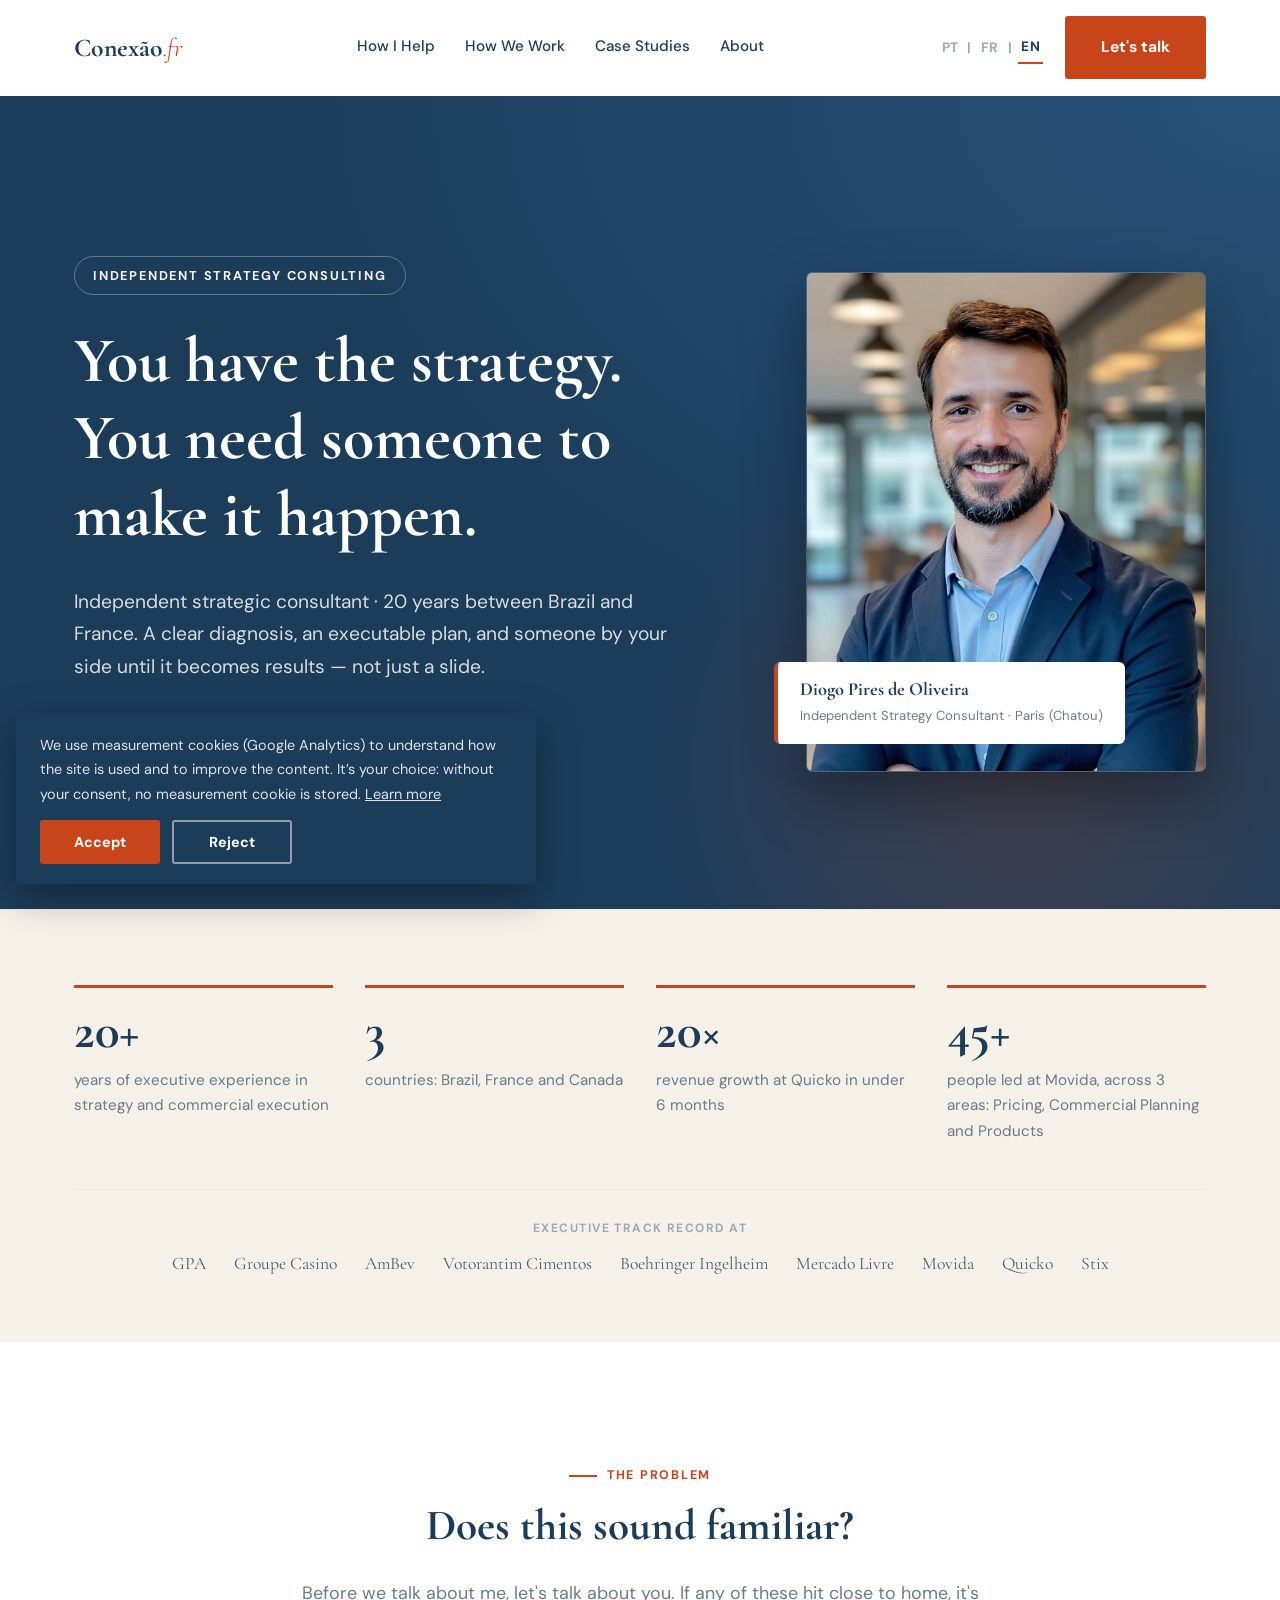
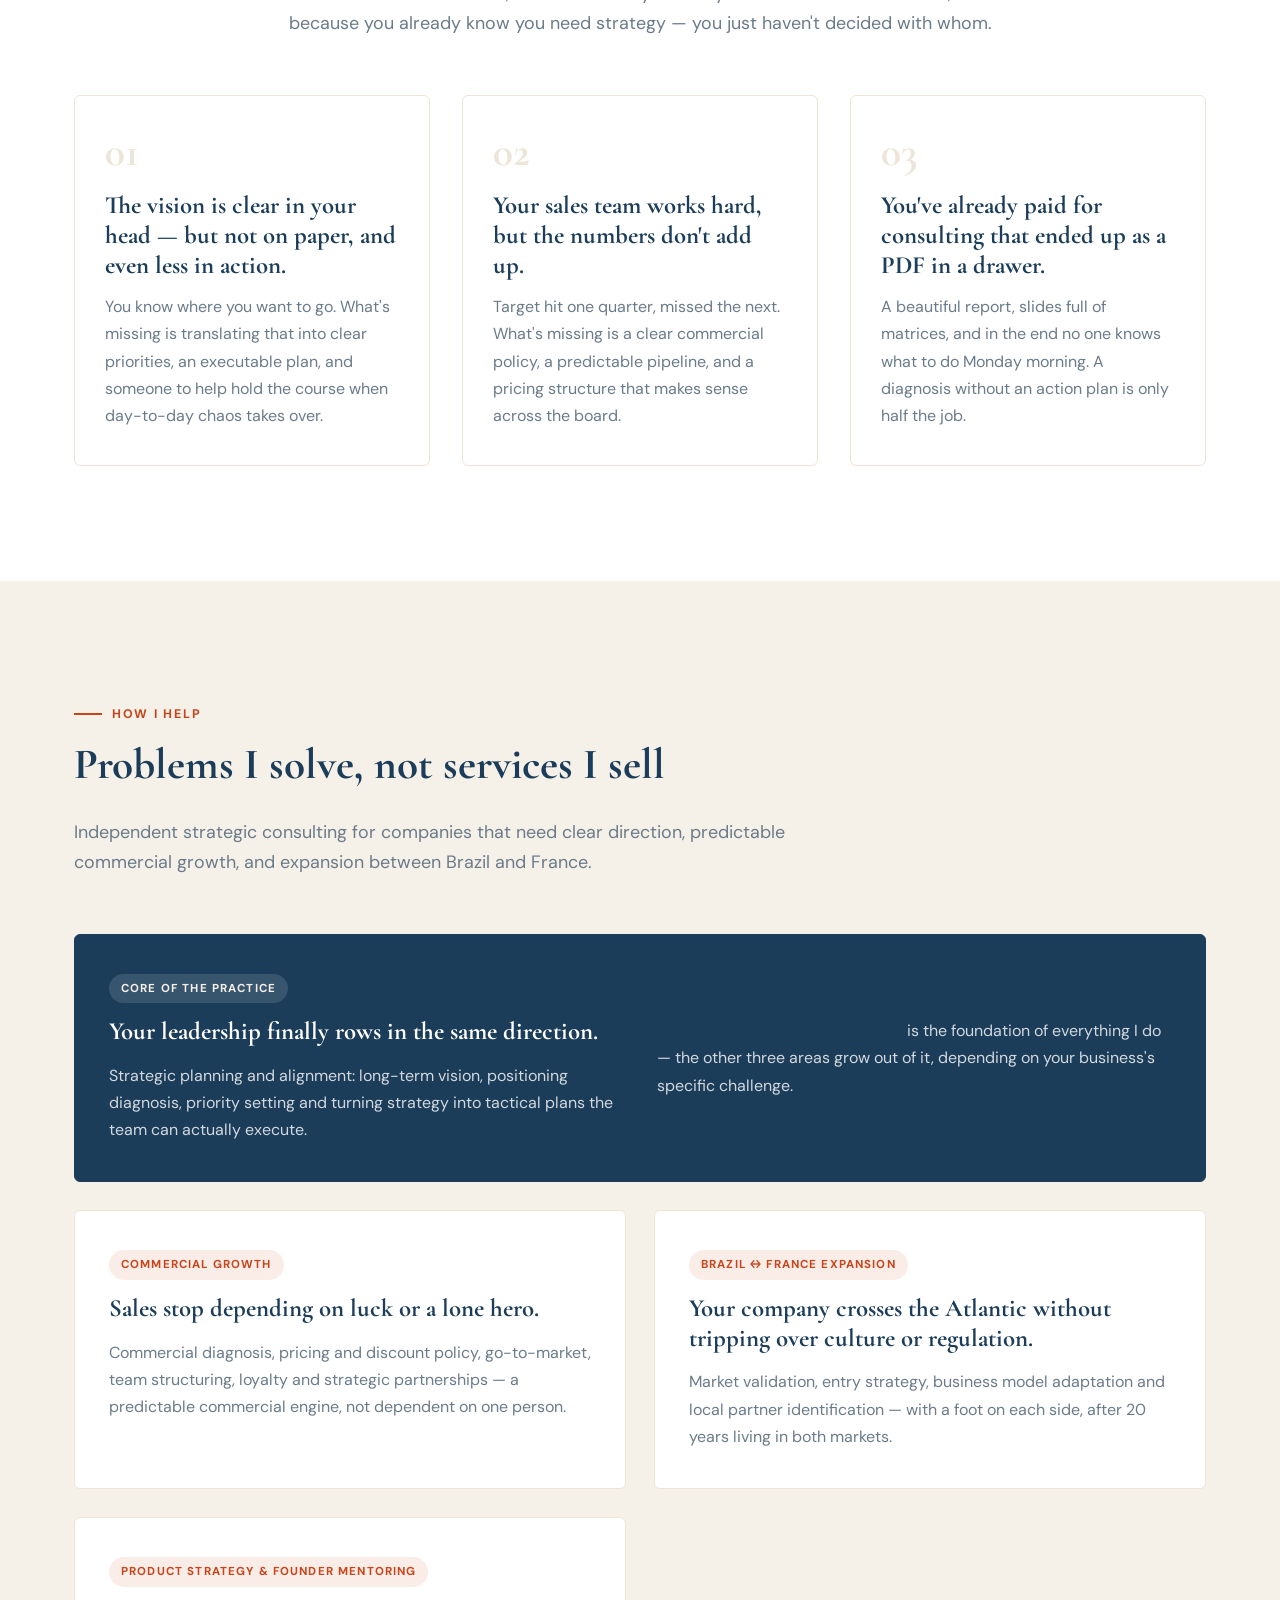
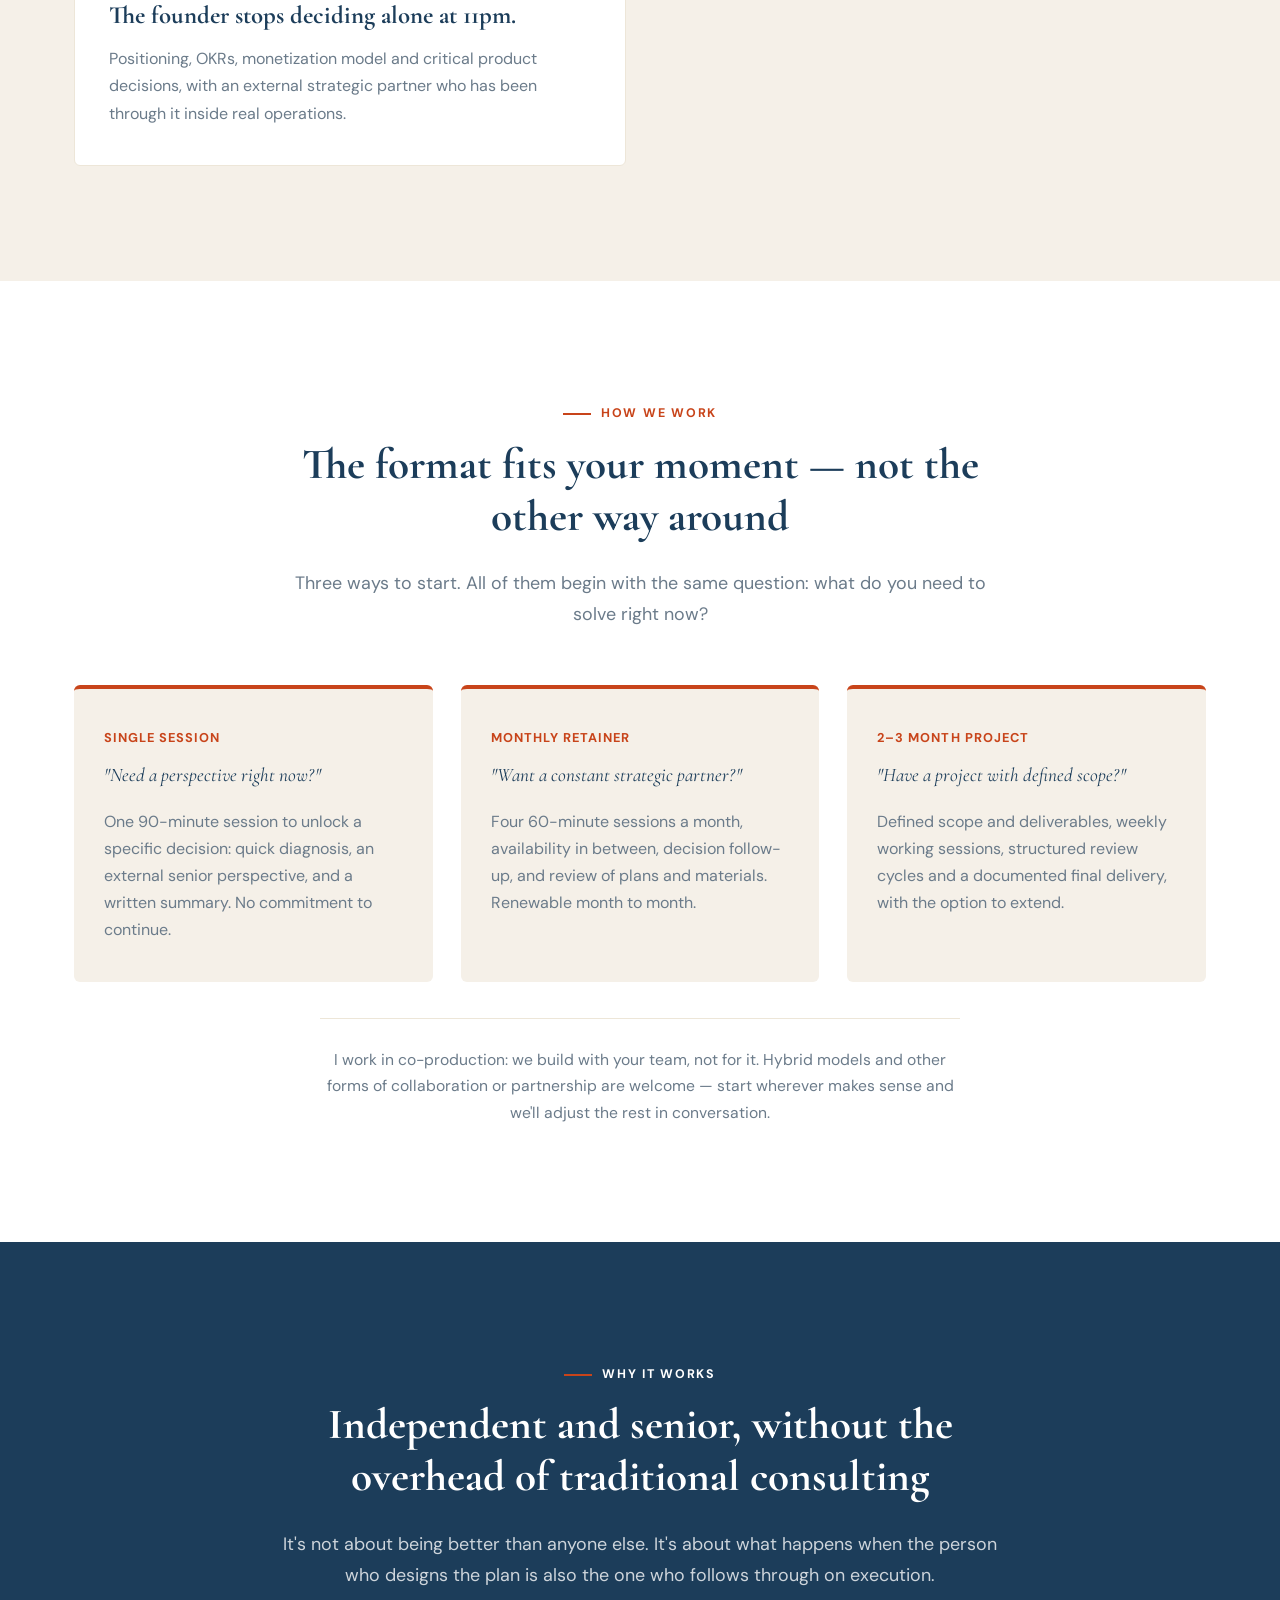
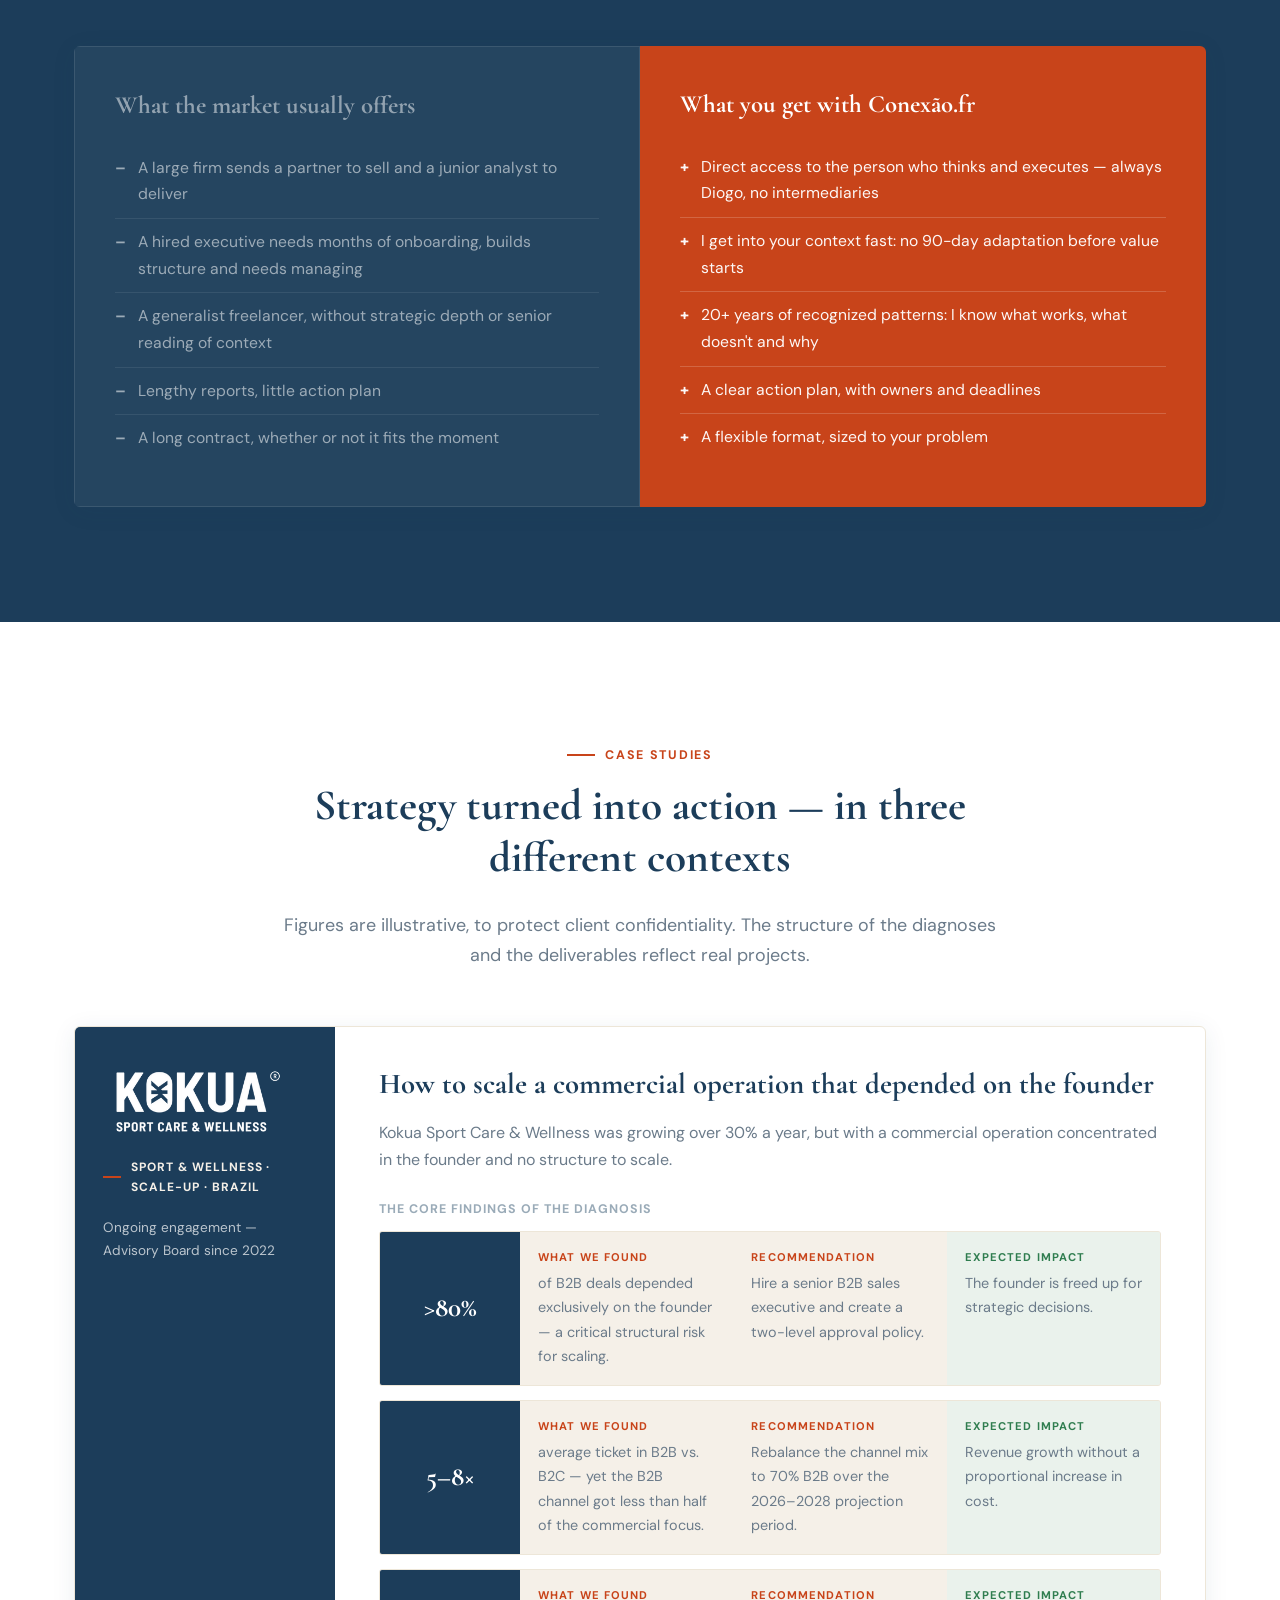
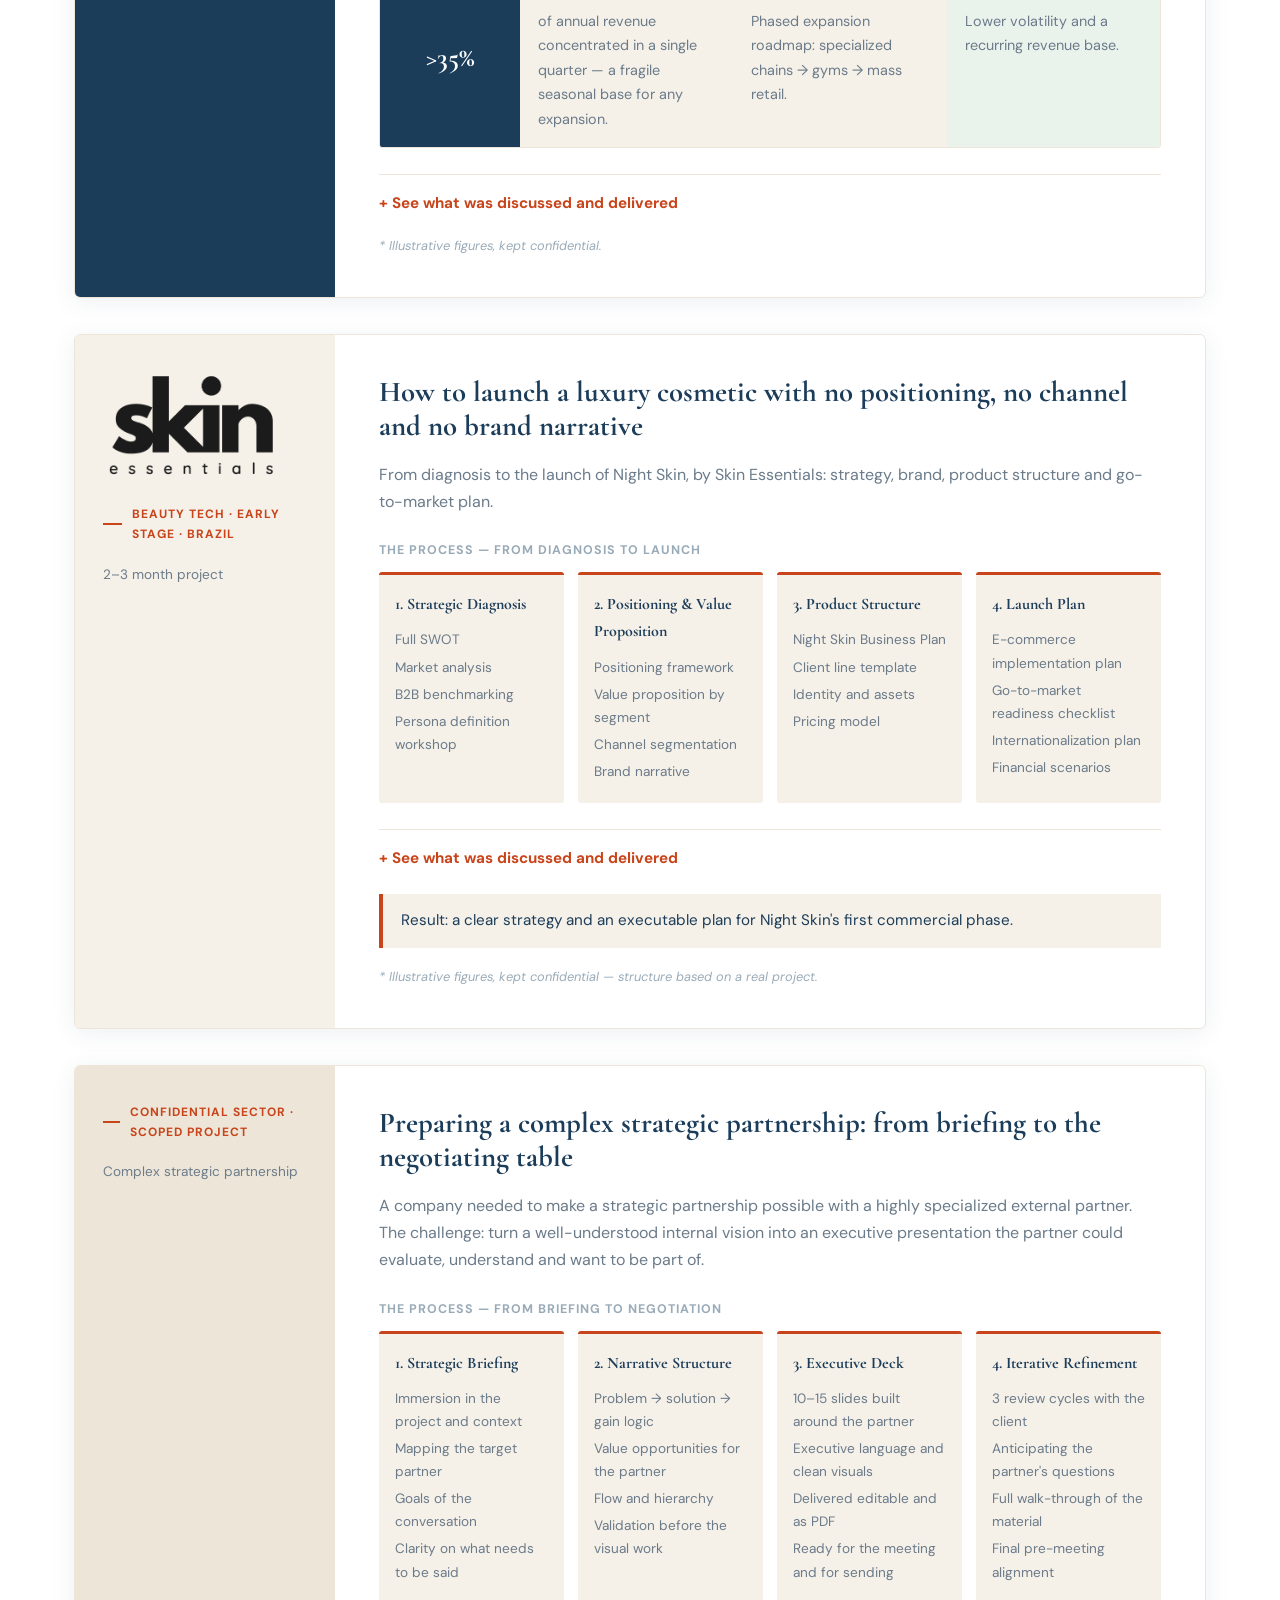
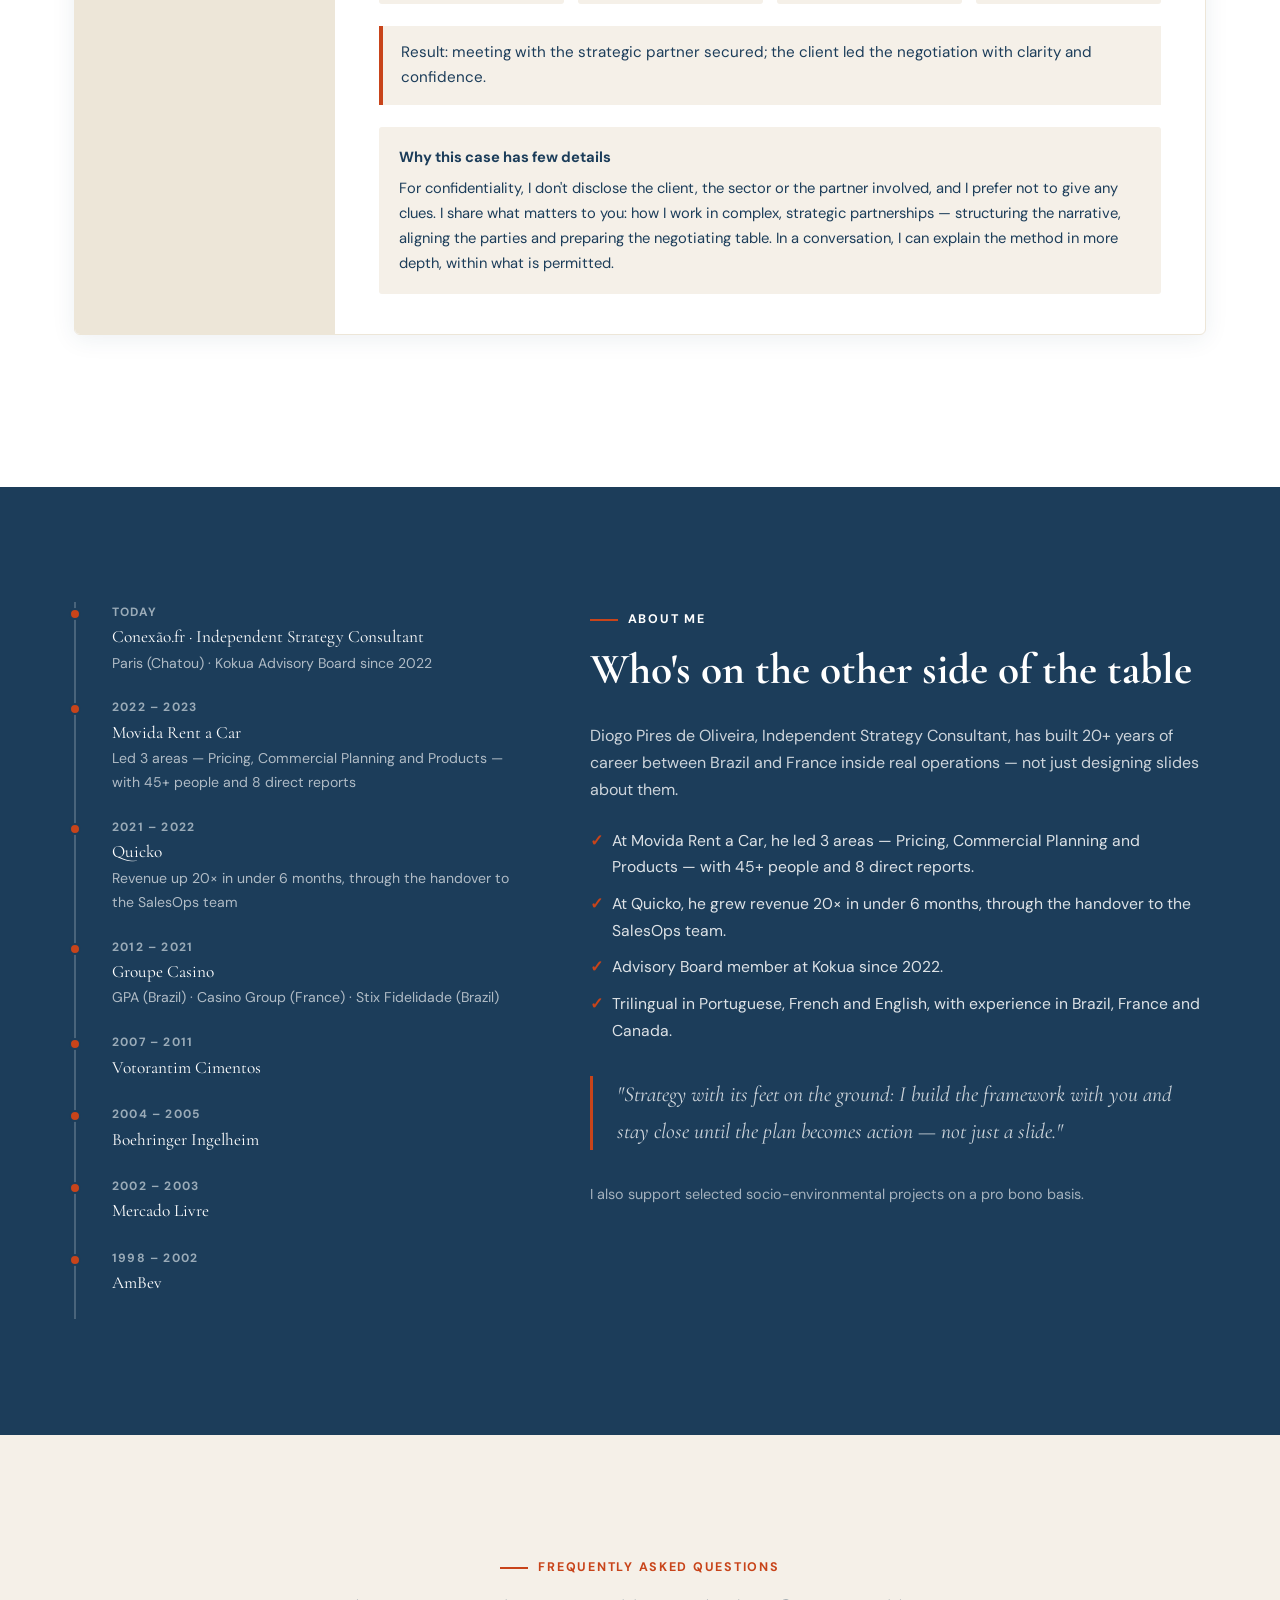
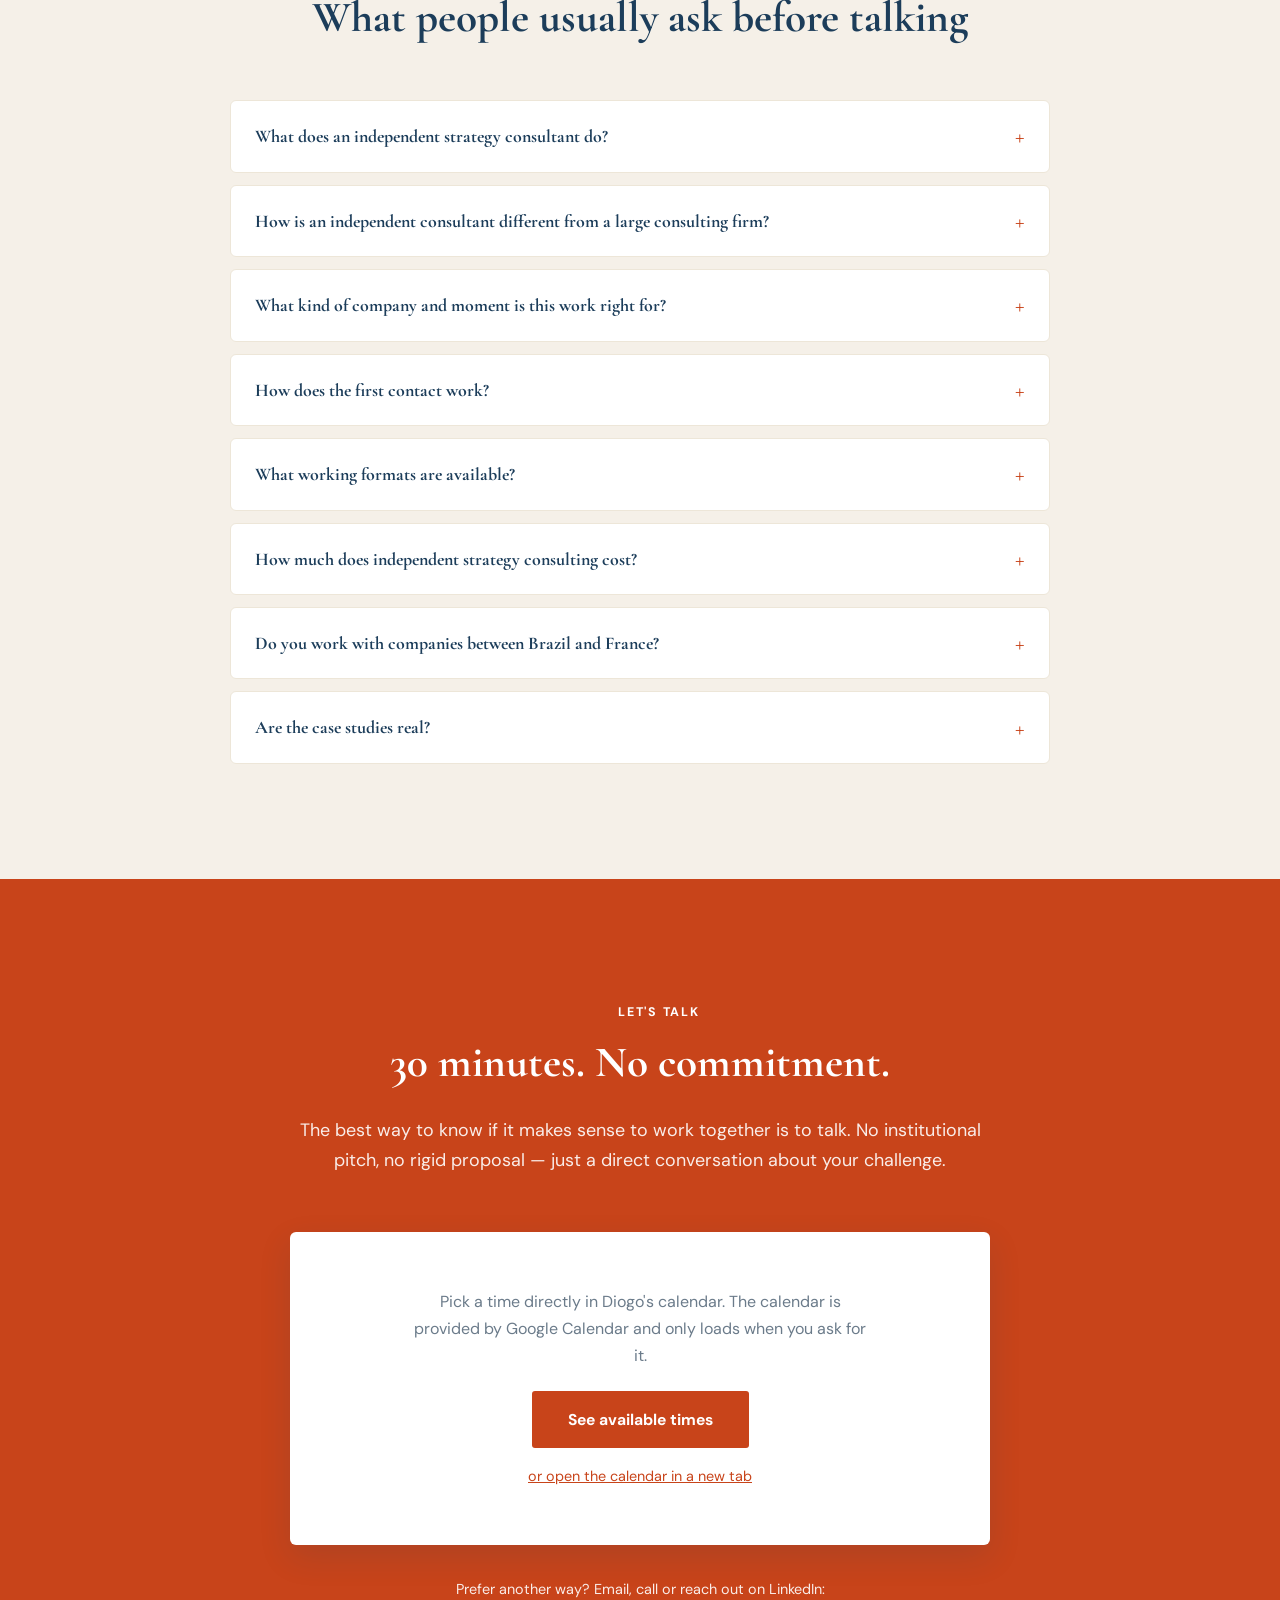
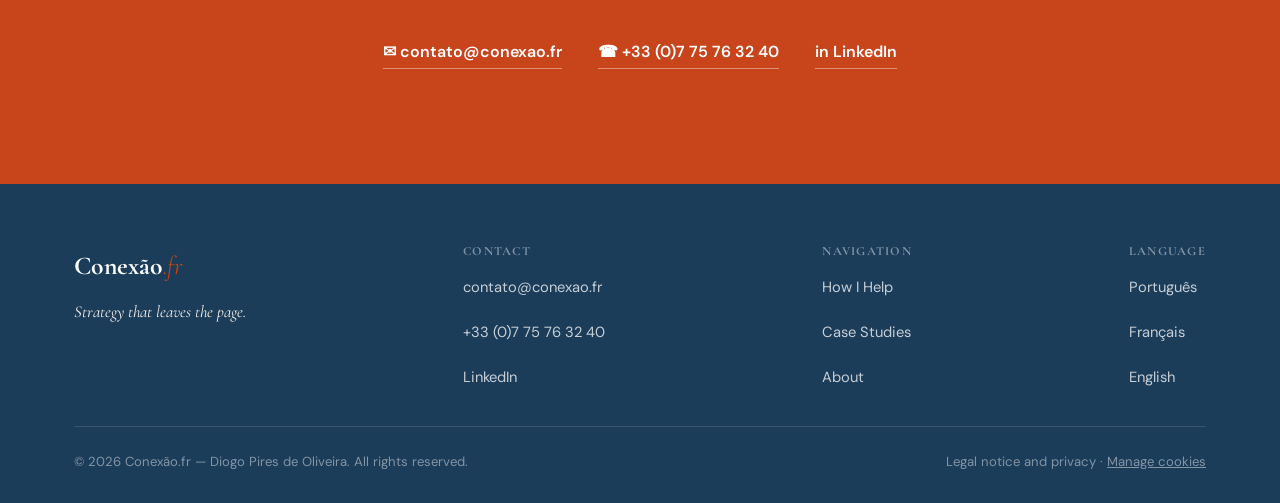
==== commit 44f420ab: "Case Night Skin: remove itens confidenciais e inclui workshop de personas, e-commerce e checklist de" ====
--- a/en/index.html
+++ b/en/index.html
@@ -447,13 +447,13 @@
             <h4 class="case-sub">The process — from diagnosis to launch</h4>
             <div class="steps">
               <div class="step"><h5>1. Strategic Diagnosis</h5><ul>
-                <li>Full SWOT</li><li>Market analysis</li><li>B2B benchmarking</li><li>Detailed personas</li></ul></div>
+                <li>Full SWOT</li><li>Market analysis</li><li>B2B benchmarking</li><li>Persona definition workshop</li></ul></div>
               <div class="step"><h5>2. Positioning &amp; Value Proposition</h5><ul>
-                <li>SensoLux Framework</li><li>Sensory luxury concept</li><li>Channel segmentation</li><li>Brand narrative</li></ul></div>
+                <li>Positioning framework</li><li>Value proposition by segment</li><li>Channel segmentation</li><li>Brand narrative</li></ul></div>
               <div class="step"><h5>3. Product Structure</h5><ul>
                 <li>Night Skin Business Plan</li><li>Client line template</li><li>Identity and assets</li><li>Pricing model</li></ul></div>
               <div class="step"><h5>4. Launch Plan</h5><ul>
-                <li>Go-to-market with physicians</li><li>Instagram content roadmap</li><li>Internationalization plan</li><li>Financial scenarios</li></ul></div>
+                <li>E-commerce implementation plan</li><li>Go-to-market readiness checklist</li><li>Internationalization plan</li><li>Financial scenarios</li></ul></div>
             </div>
             <details class="case-details" data-case="skin-essentials">
               <summary>See what was discussed and delivered</summary>
@@ -461,17 +461,20 @@
                 <div class="deliv"><h5>Complete Business Plan</h5><ul>
                   <li>Mission, vision, values and positioning</li>
                   <li>SWOT and B2B benchmarking</li>
-                  <li>3 personas with pains and expectations</li>
                   <li>Financial model in 3 scenarios (conservative, moderate, optimistic)</li>
                   <li>Scale roadmap and operating plan</li></ul></div>
-                <div class="deliv"><h5>SensoLux Framework</h5><ul>
-                  <li>Proprietary concept with 5 integrated dimensions</li>
+                <div class="deliv"><h5>Positioning Framework</h5><ul>
+                  <li>Value proposition and differentiators against B2B competitors</li>
                   <li>Applied to product, brand and content</li>
-                  <li>Differentiator against B2B competitors</li>
+                  <li>Brand narrative and key messages</li>
                   <li>Visual identity and brand guidelines</li></ul></div>
+                <div class="deliv"><h5>Persona Definition Workshop</h5><ul>
+                  <li>Facilitated workshop with the team</li>
+                  <li>3 personas with pains and expectations</li>
+                  <li>Priority channels and approach per persona</li></ul></div>
                 <div class="deliv"><h5>Launch Plan</h5><ul>
-                  <li>Activation of 12 anchor physicians</li>
-                  <li>8-week content roadmap</li>
+                  <li>E-commerce implementation plan</li>
+                  <li>Go-to-market readiness checklist</li>
                   <li>Internationalization plan</li>
                   <li>Loyalty and expansion model</li></ul></div>
               </div>
--- a/assets/site.css
+++ b/assets/site.css
@@ -445,3 +445,11 @@
   .logo{ font-size:1.35rem; }
   .nav-right .btn{ padding:10px 14px; font-size:.85rem; }
 }
+
+/* Banner de cookies: à esquerda, longe do selo "Powered by Netlify" (canto inferior direito) */
+.consent{ left:16px; right:auto; margin:0; max-width:520px; }
+.consent-actions{ justify-content:flex-start; }
+.consent .btn{ width:auto; flex:0 0 auto; min-width:120px; }
+@media (max-width:760px){
+  .consent{ right:16px; max-width:none; padding-bottom:68px; }
+}
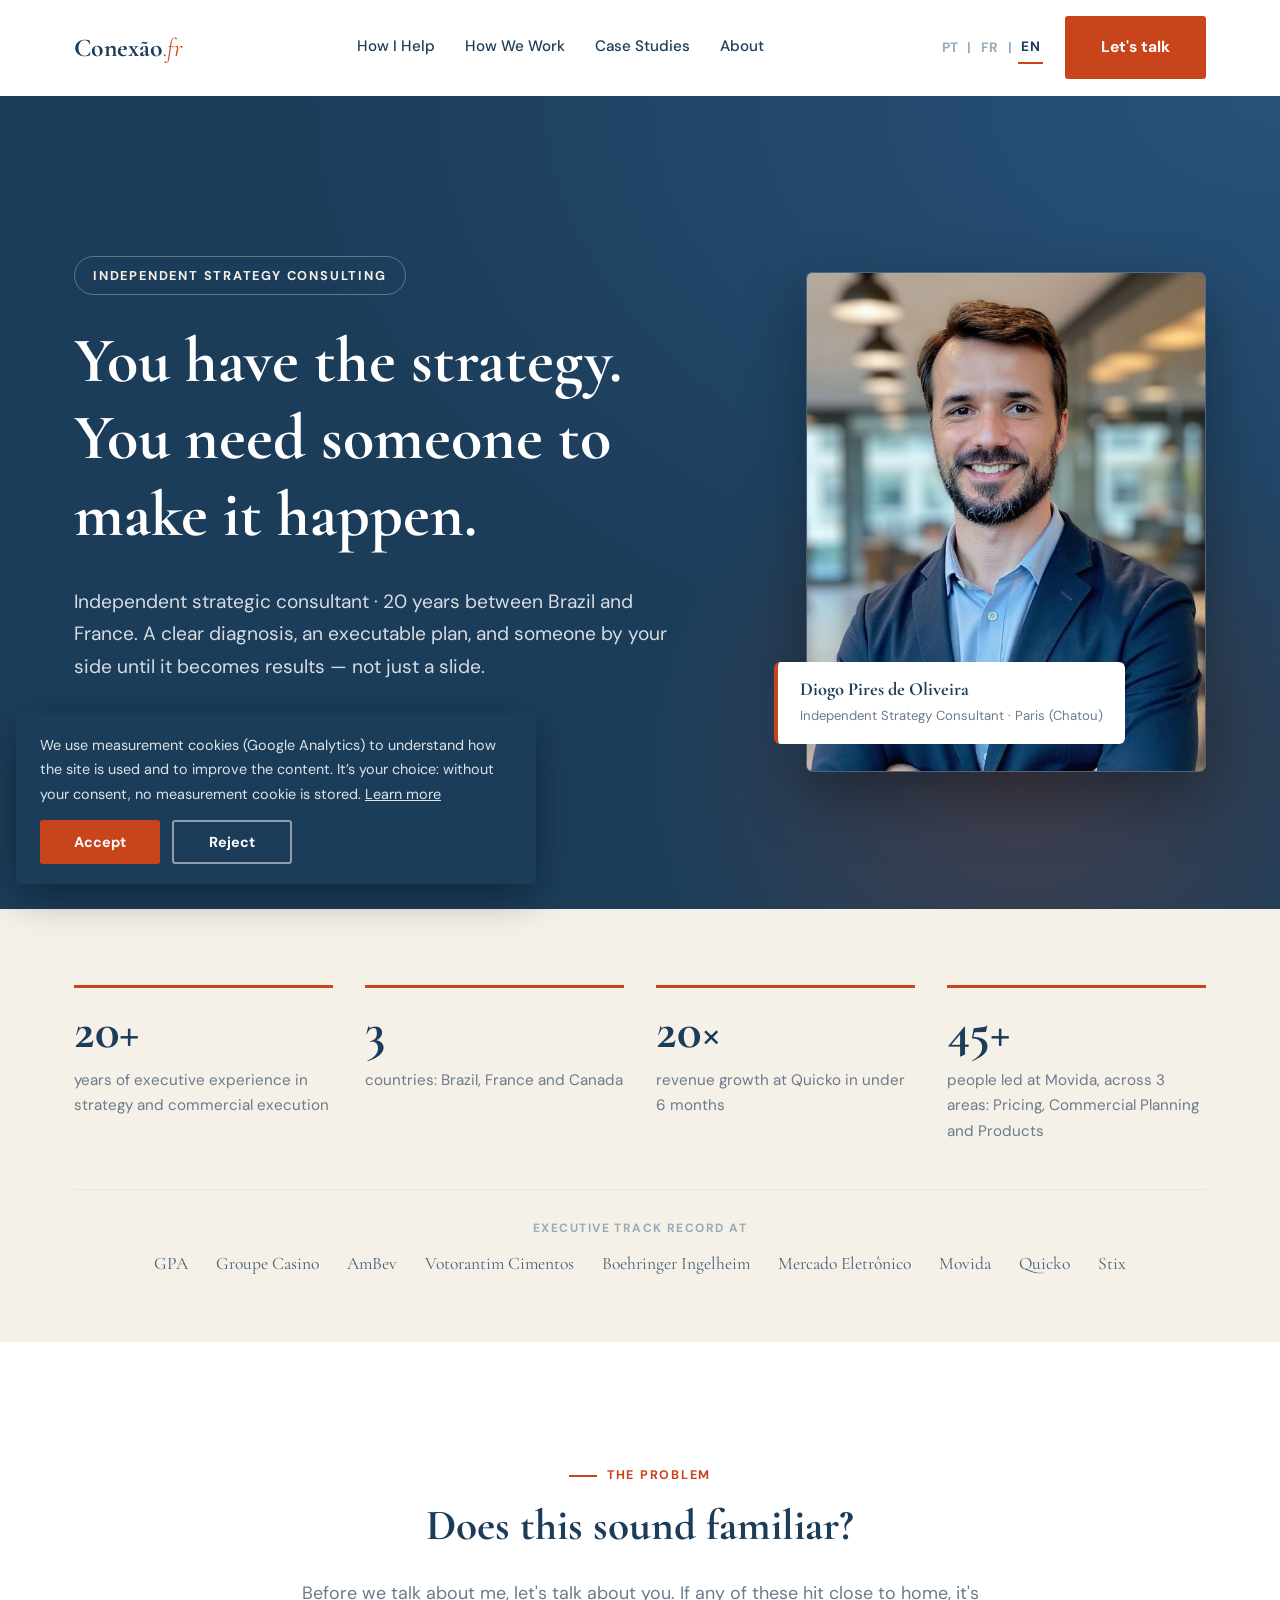
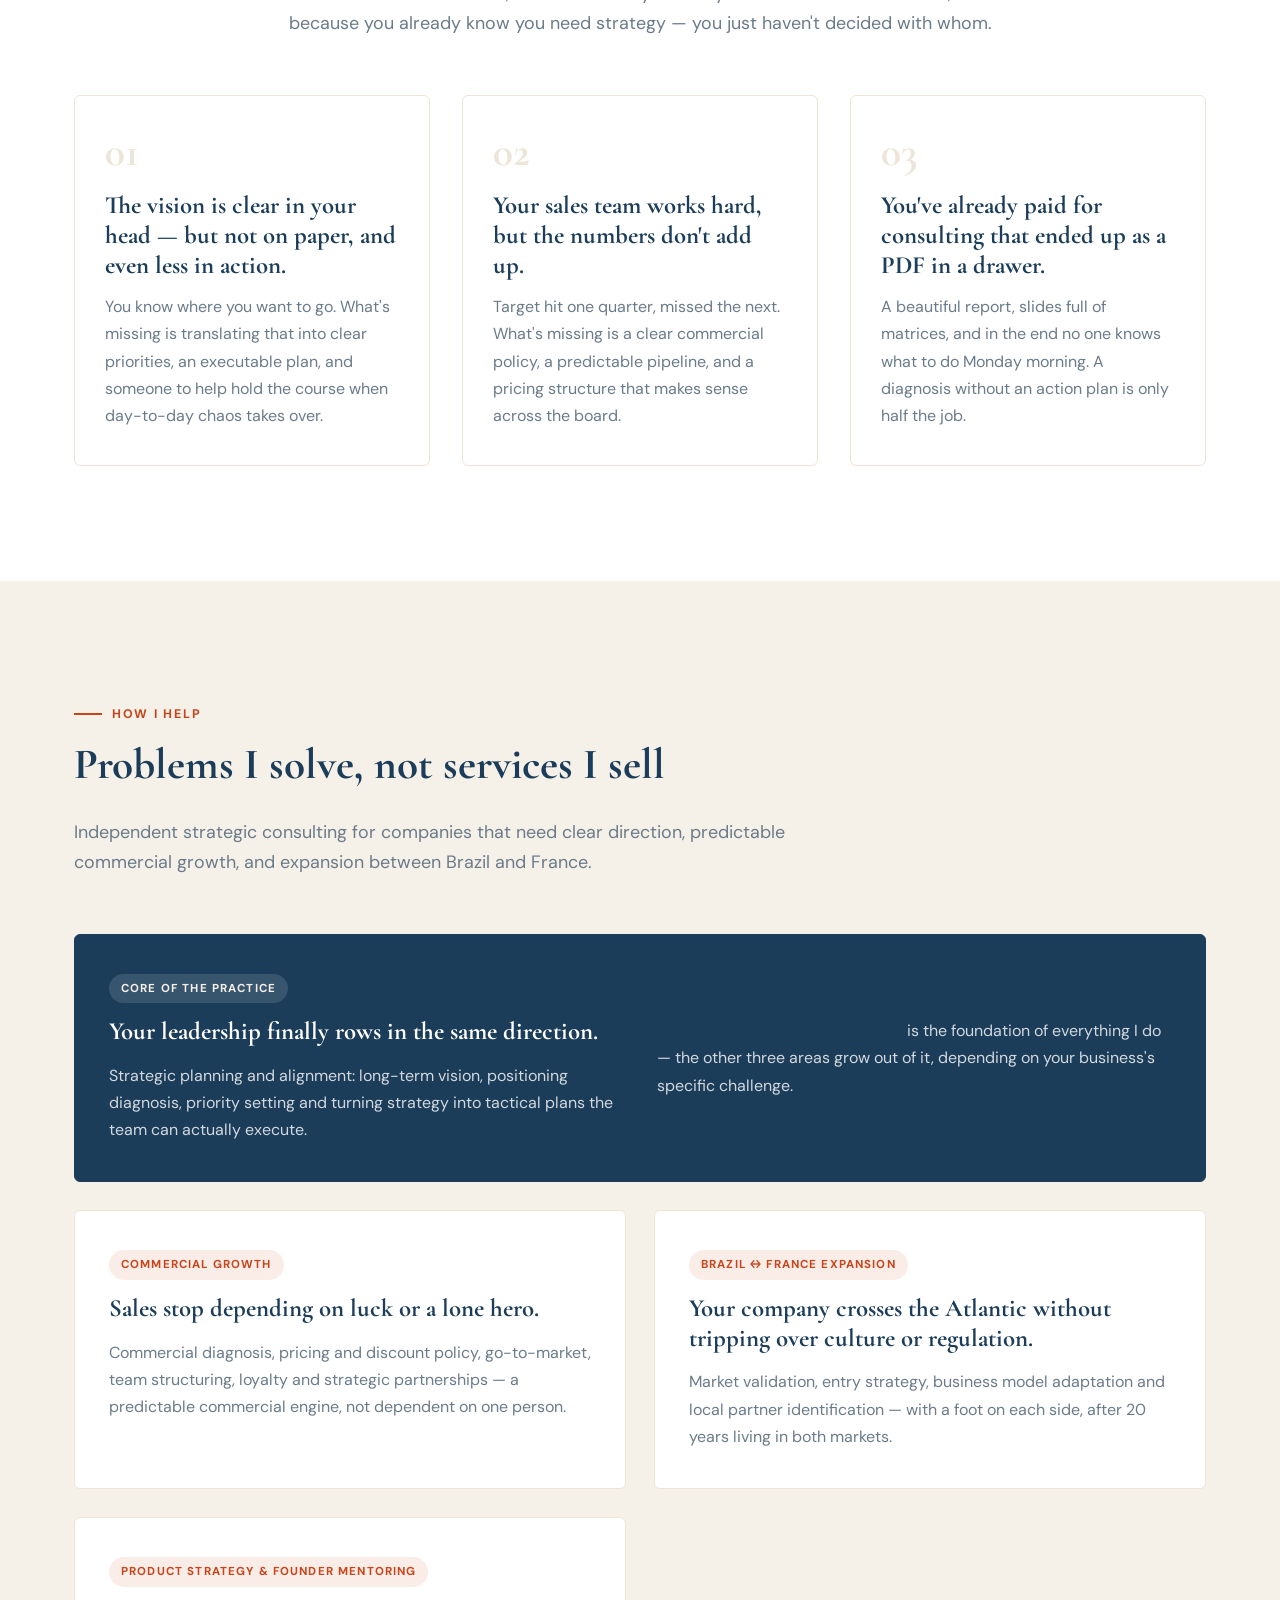
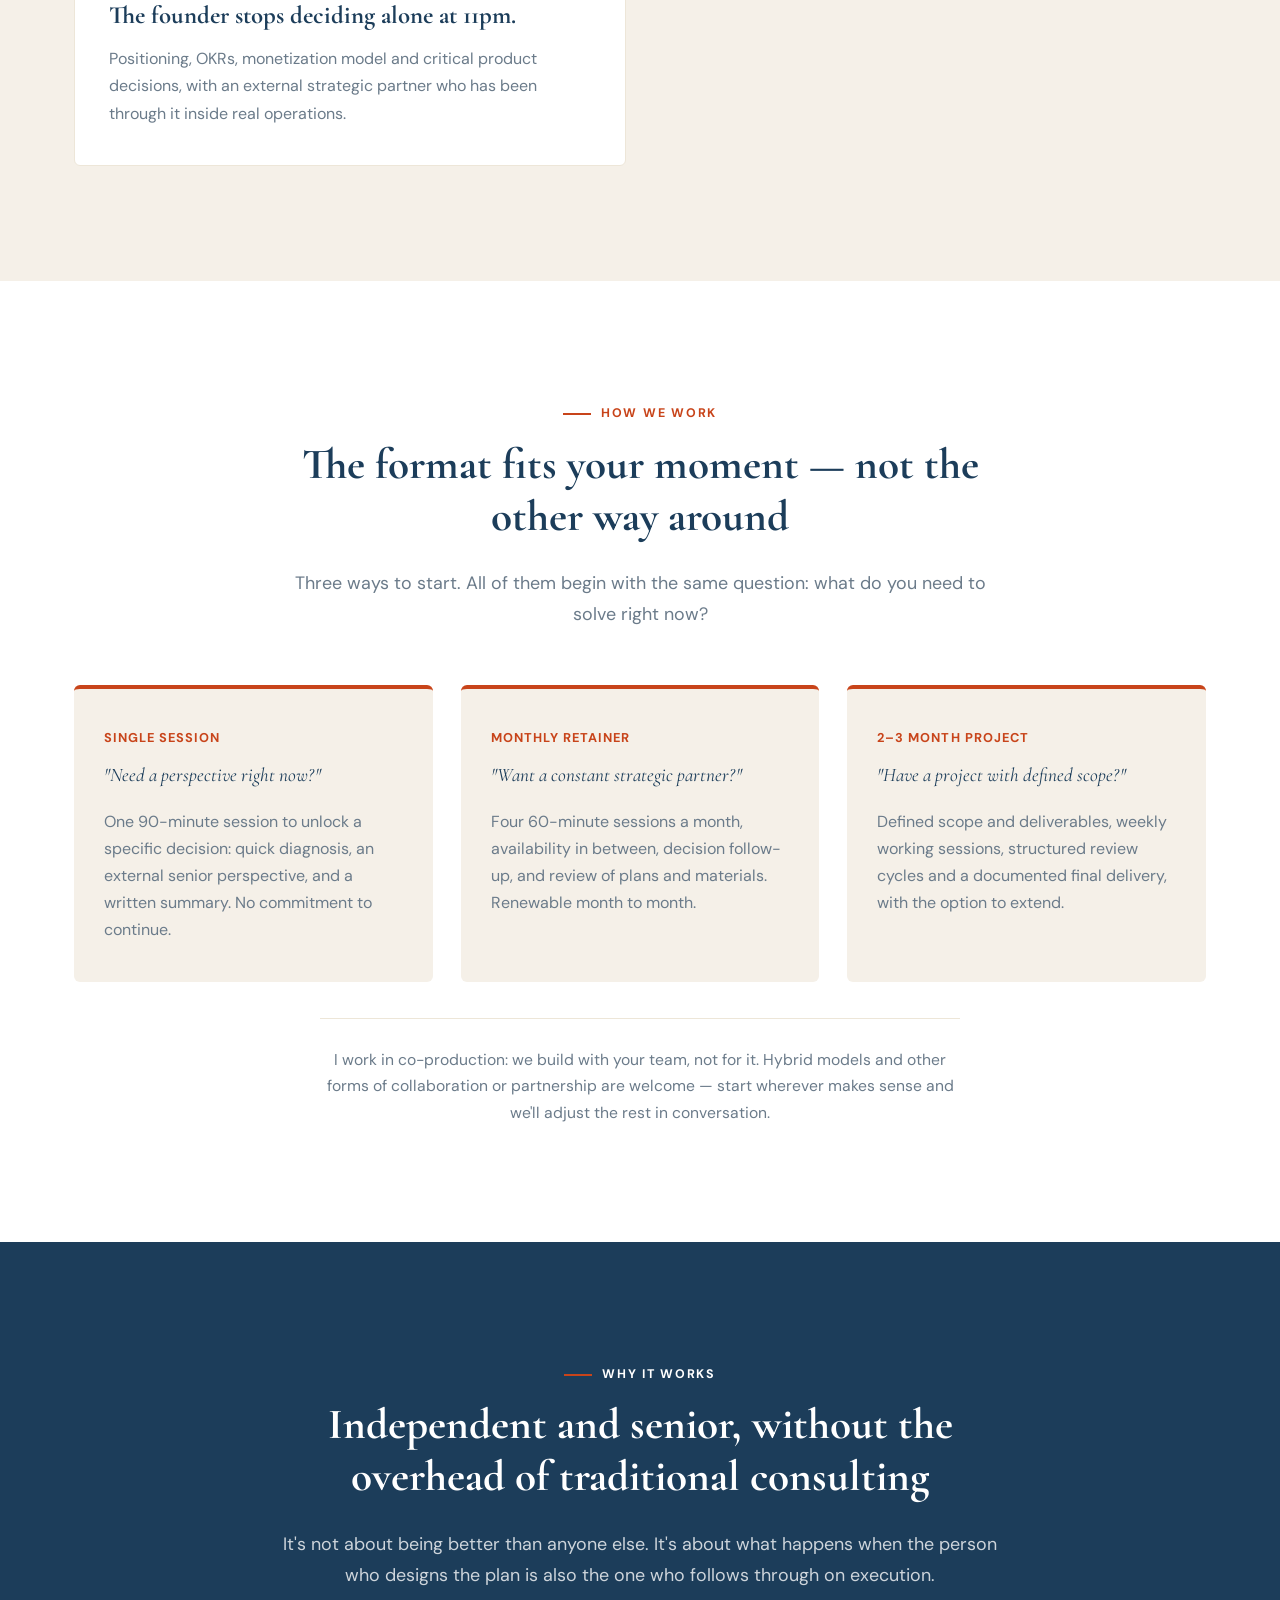
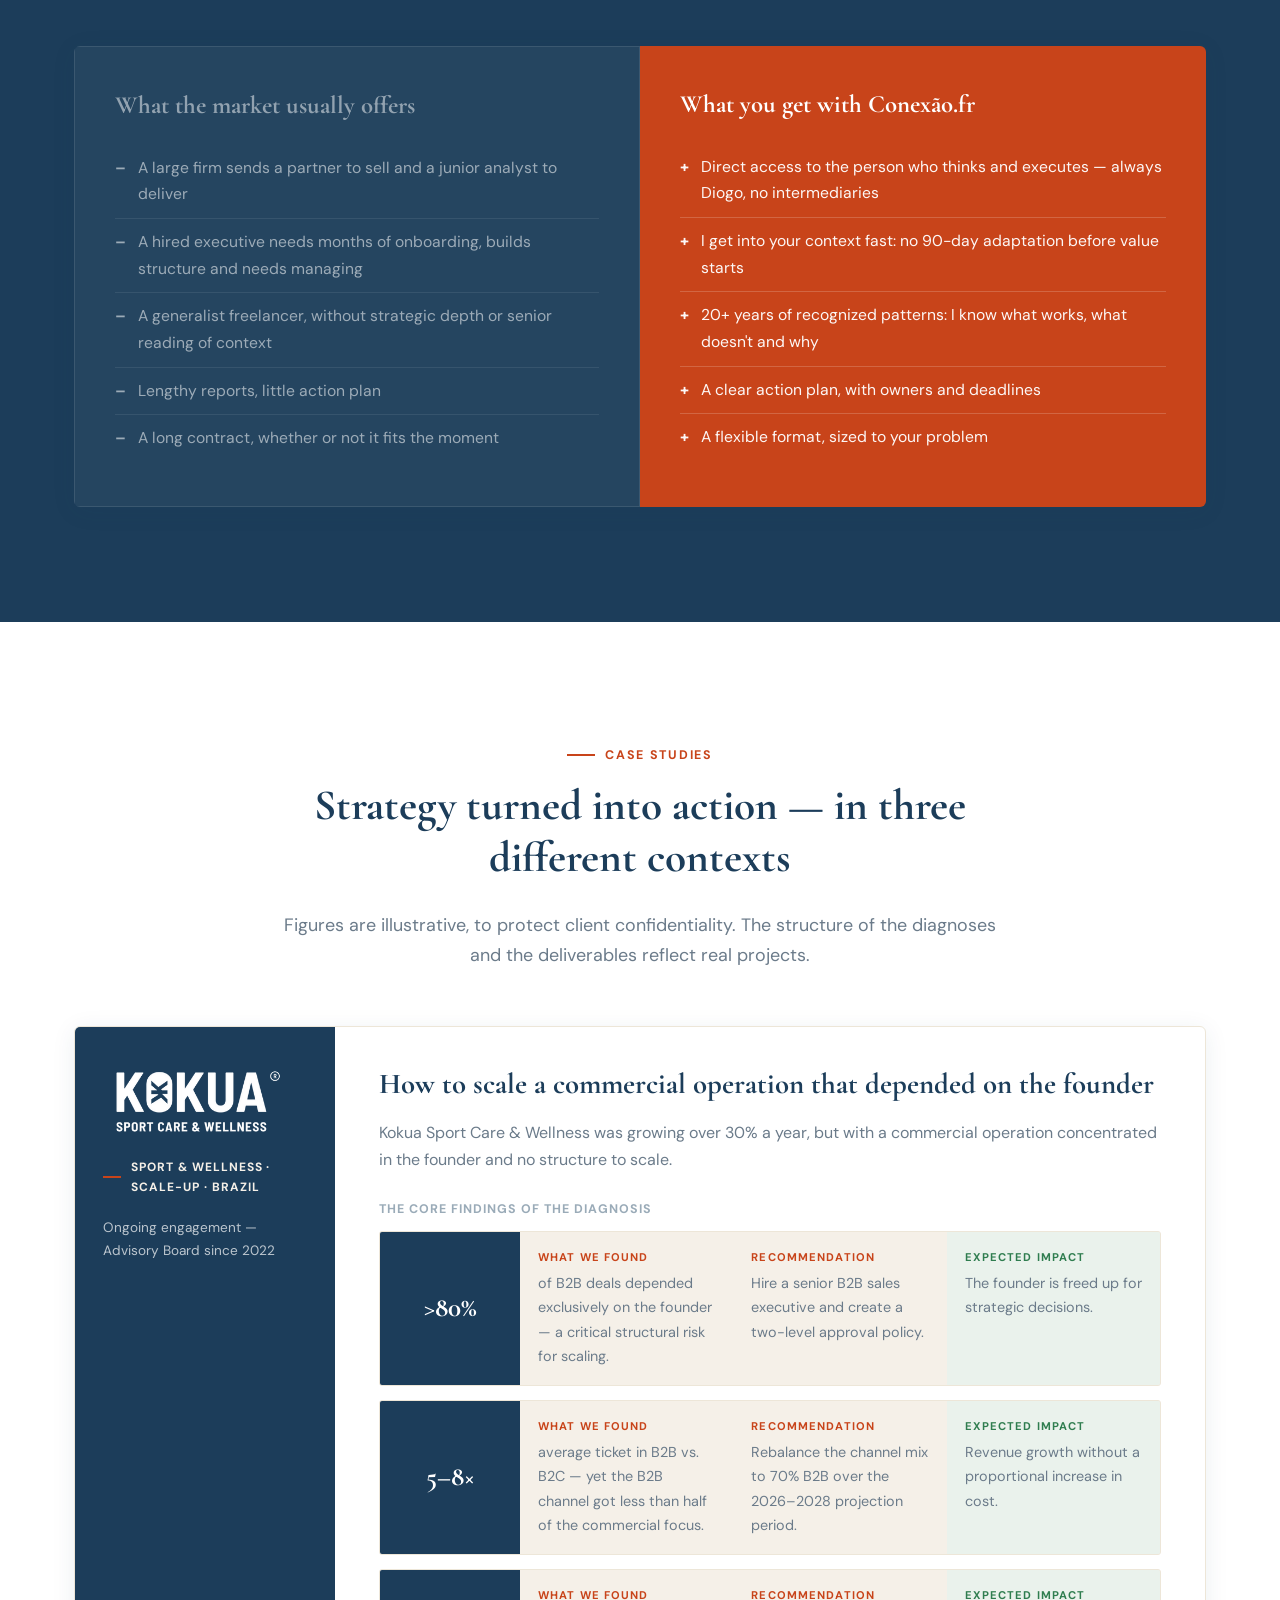
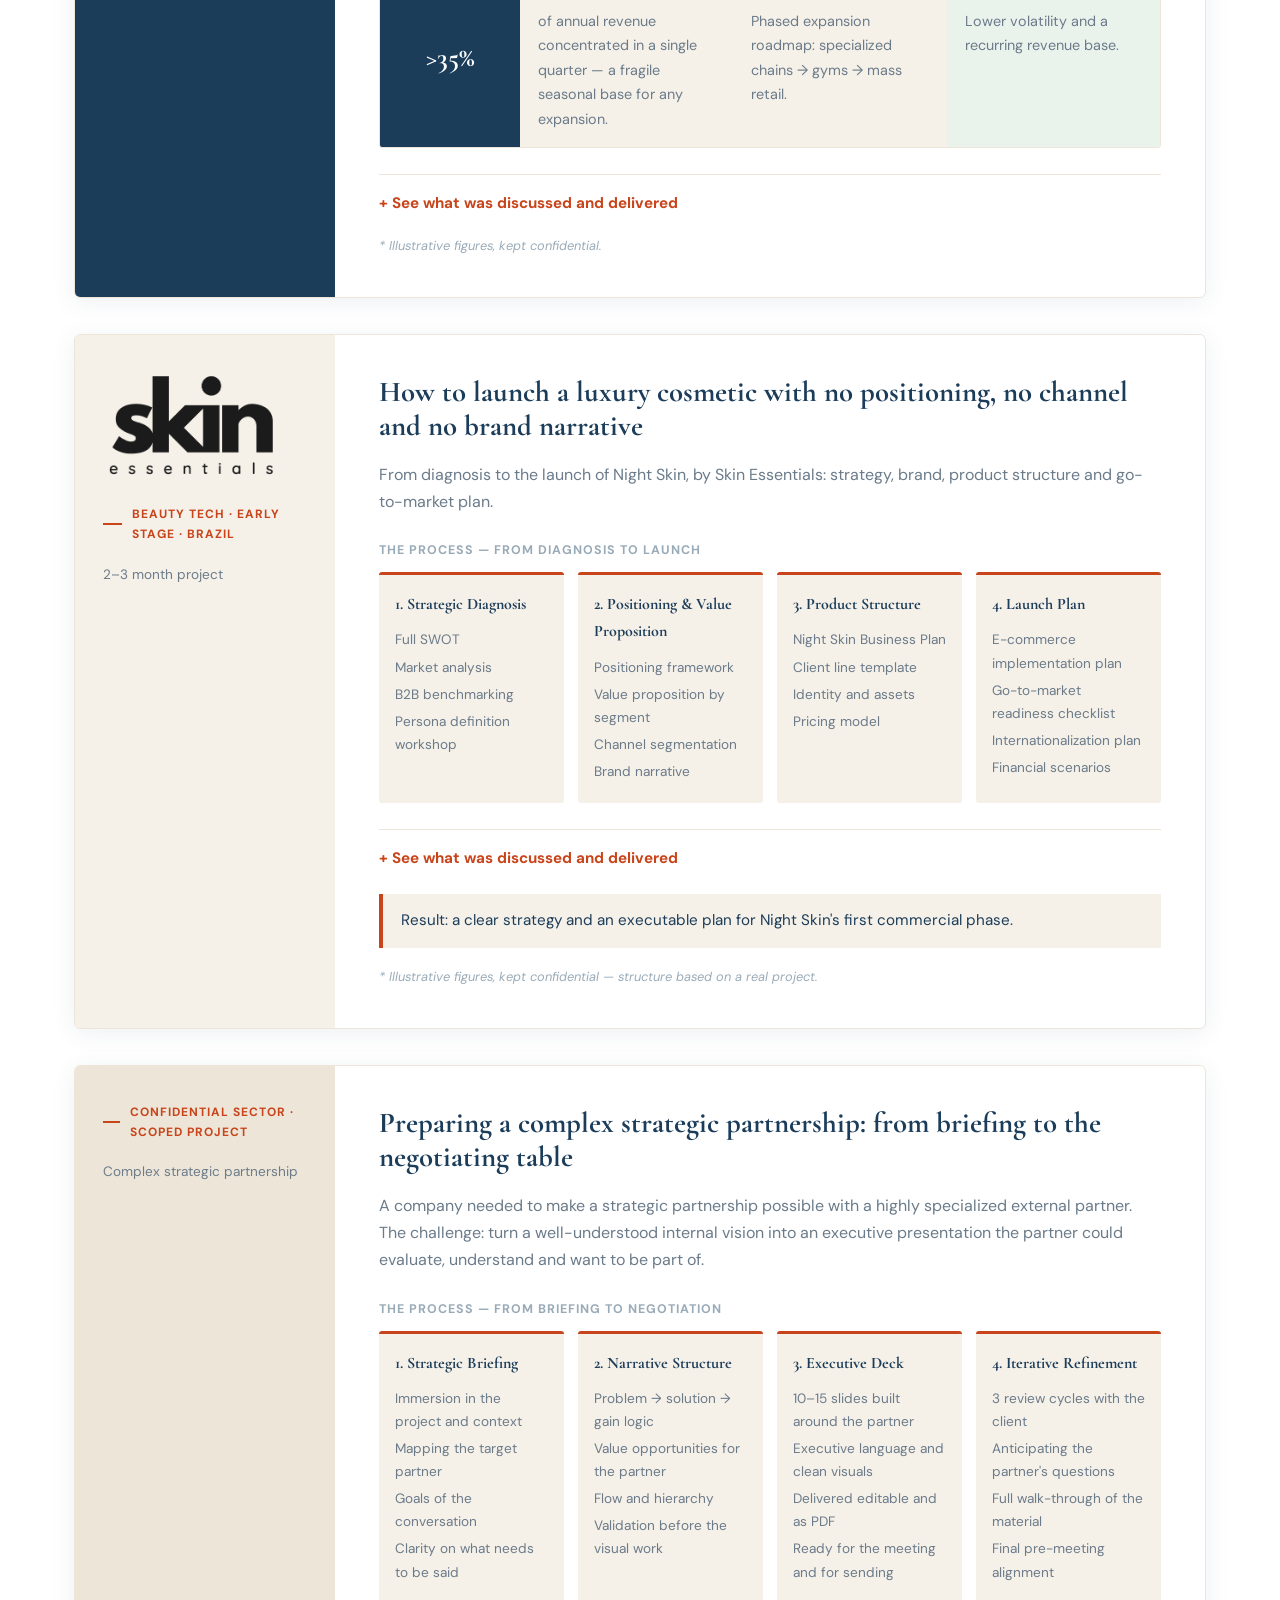
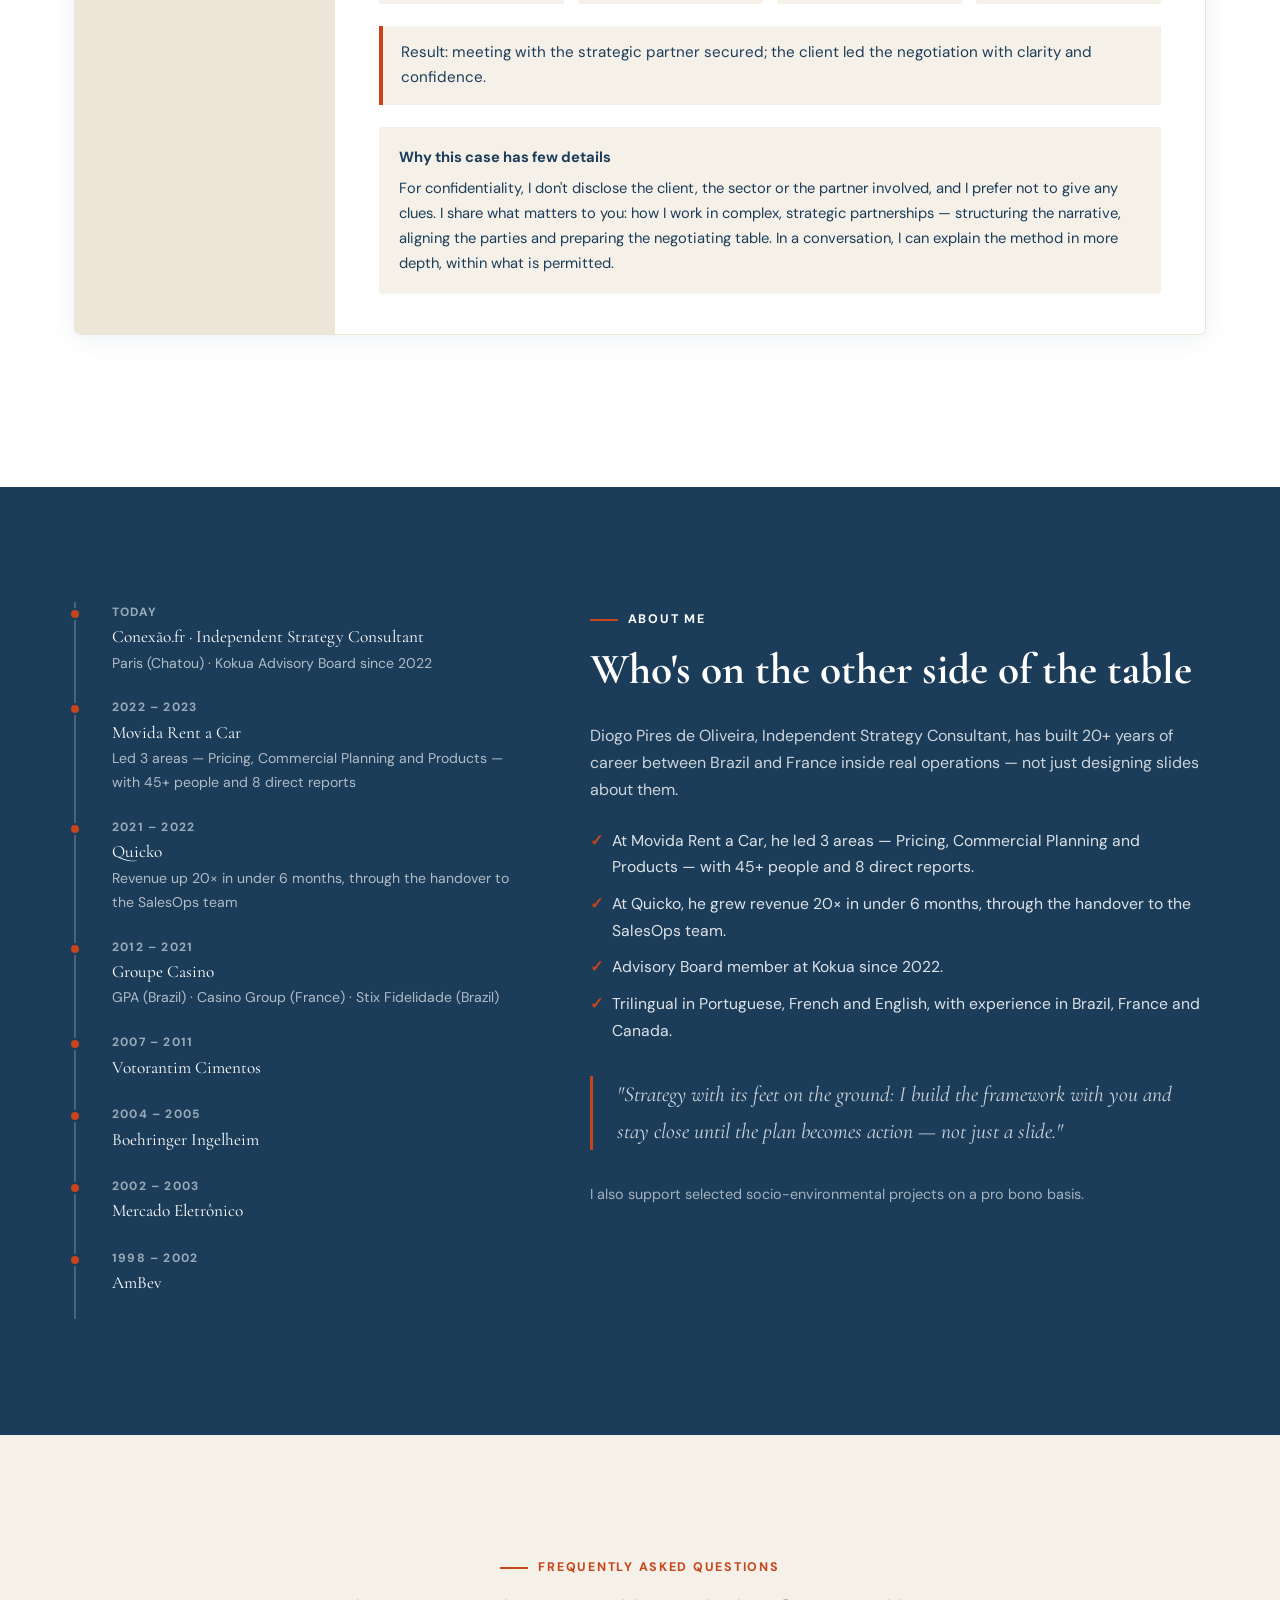
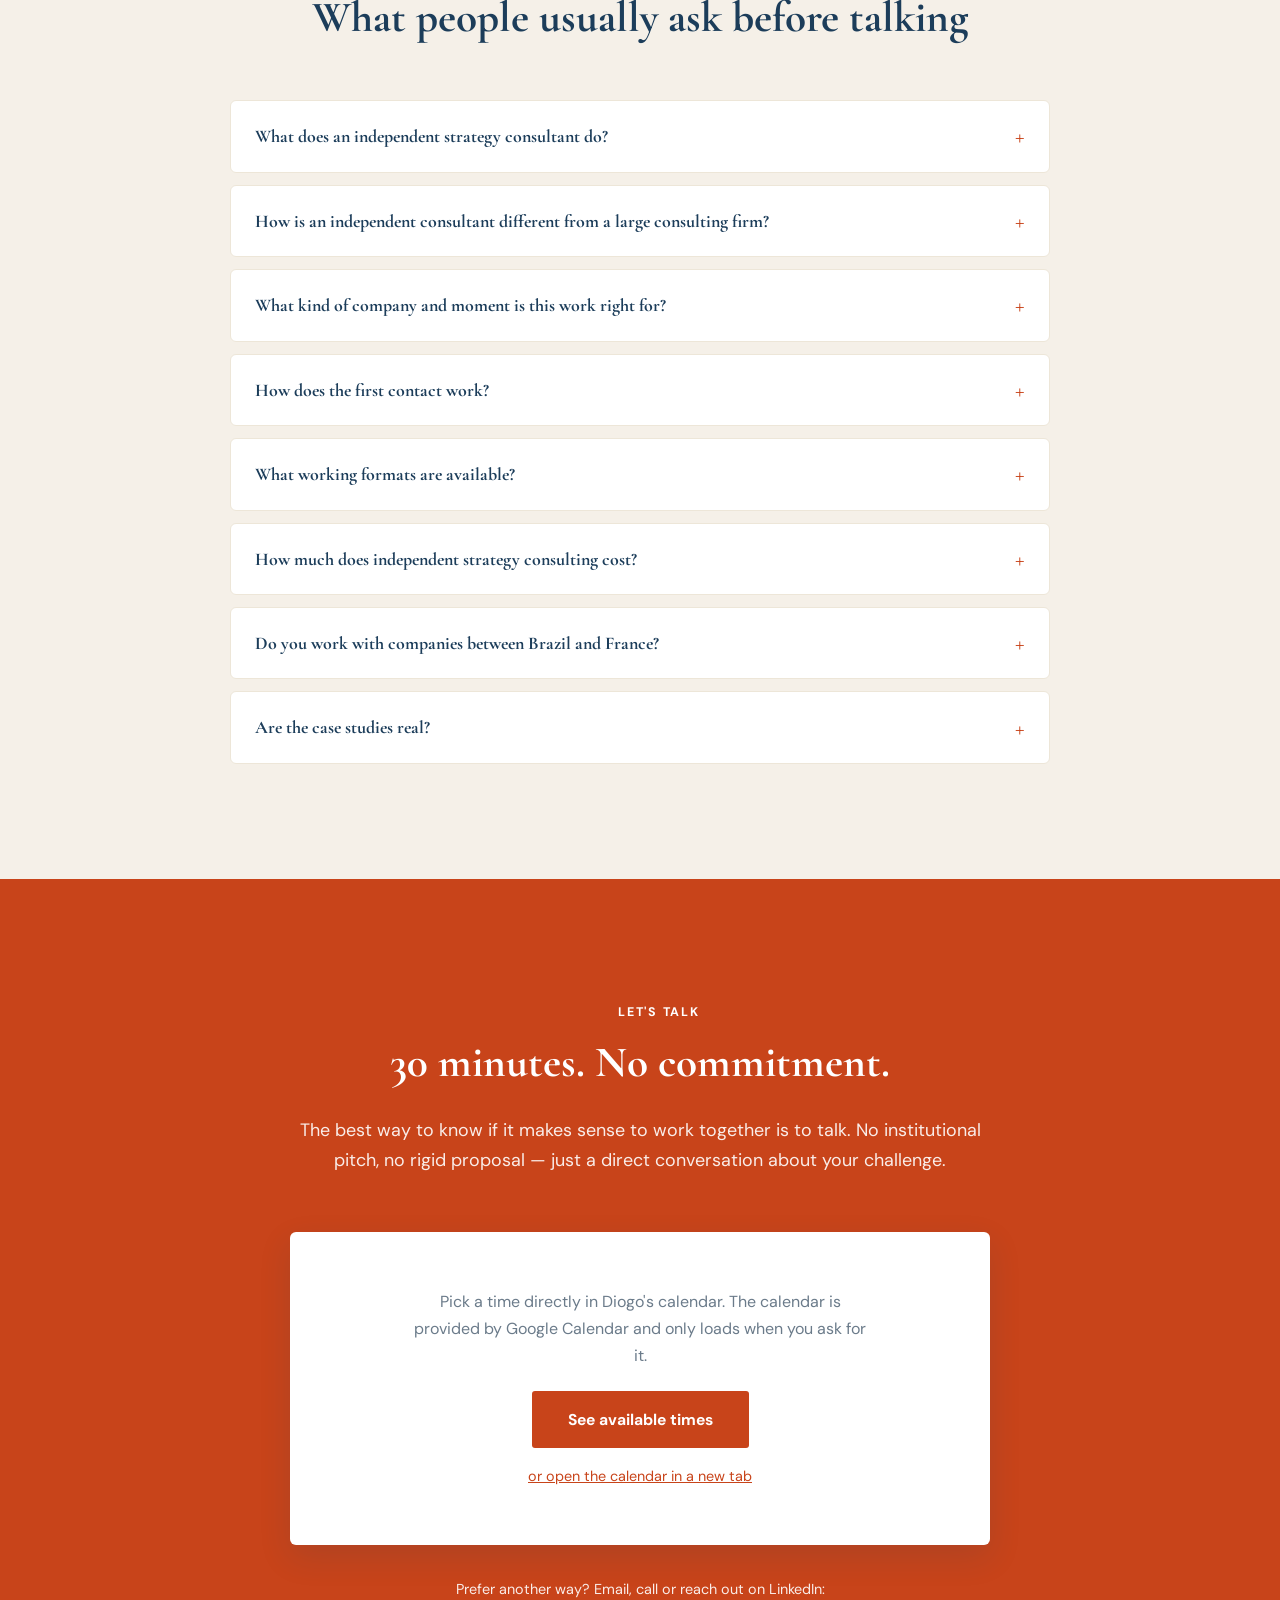
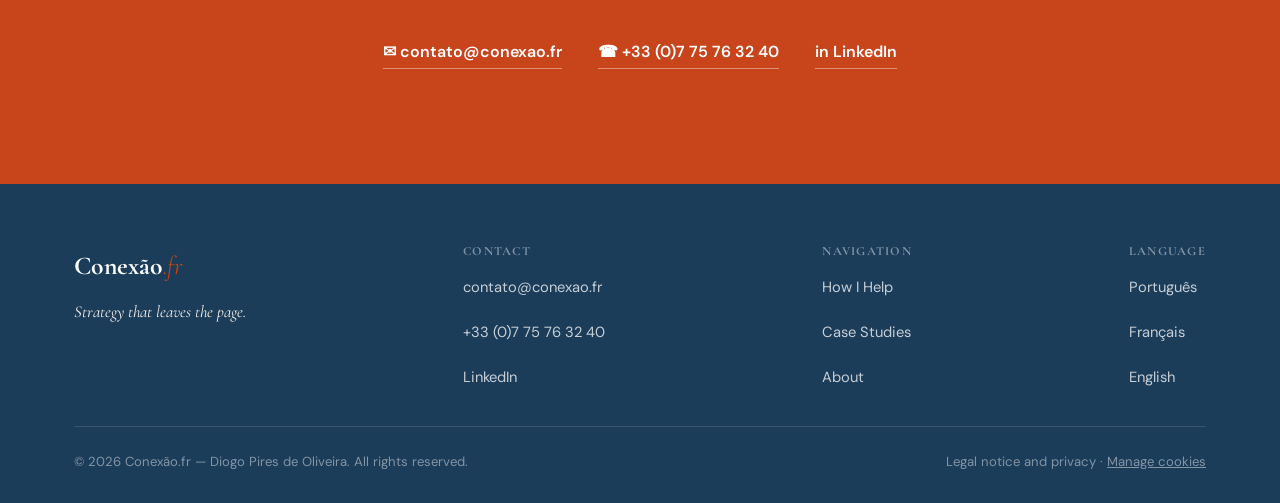
==== commit 04efc882: "Prepara GitHub Pages (CNAME, .nojekyll, 404) e corrige Mercado Livre para Mercado Eletrônico Co-Auth" ====
--- a/en/index.html
+++ b/en/index.html
@@ -78,7 +78,7 @@
       "knowsAbout": ["Strategic planning", "Commercial strategy", "Pricing", "Go-to-market", "Brazil-France expansion", "Product strategy", "Founder mentoring"],
       "alumniOf": [
         { "@type": "Organization", "name": "AmBev" },
-        { "@type": "Organization", "name": "Mercado Livre" },
+        { "@type": "Organization", "name": "Mercado Eletrônico" },
         { "@type": "Organization", "name": "Boehringer Ingelheim" },
         { "@type": "Organization", "name": "Votorantim Cimentos" },
         { "@type": "Organization", "name": "Groupe Casino" },
@@ -231,7 +231,7 @@
         <span class="name">AmBev</span>
         <span class="name">Votorantim Cimentos</span>
         <span class="name">Boehringer Ingelheim</span>
-        <span class="name">Mercado Livre</span>
+        <span class="name">Mercado Eletrônico</span>
         <span class="name">Movida</span>
         <span class="name">Quicko</span>
         <span class="name">Stix</span>
@@ -526,7 +526,7 @@
           <li><span class="when">2012 – 2021</span><span class="what">Groupe Casino</span><span class="detail">GPA (Brazil) · Casino Group (France) · Stix Fidelidade (Brazil)</span></li>
           <li><span class="when">2007 – 2011</span><span class="what">Votorantim Cimentos</span></li>
           <li><span class="when">2004 – 2005</span><span class="what">Boehringer Ingelheim</span></li>
-          <li><span class="when">2002 – 2003</span><span class="what">Mercado Livre</span></li>
+          <li><span class="when">2002 – 2003</span><span class="what">Mercado Eletrônico</span></li>
           <li><span class="when">1998 – 2002</span><span class="what">AmBev</span></li>
         </ul>
       </div>
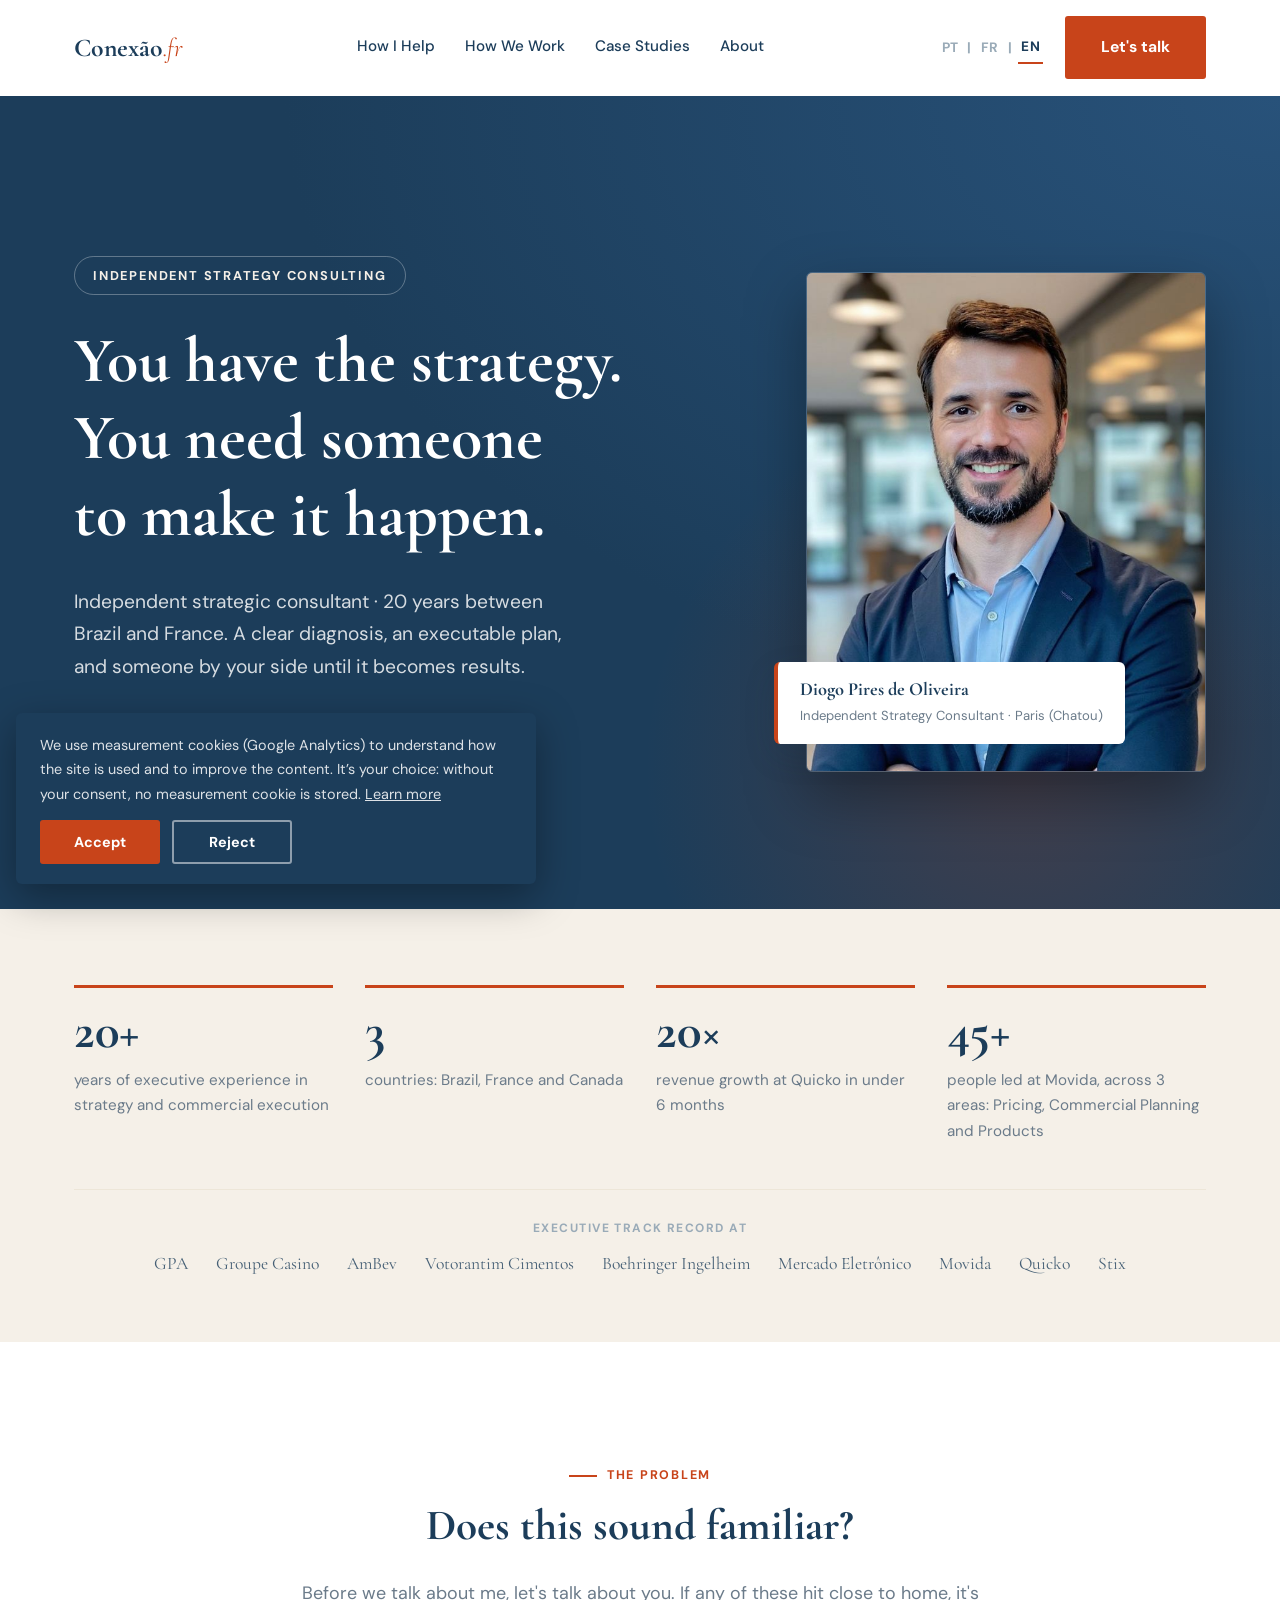
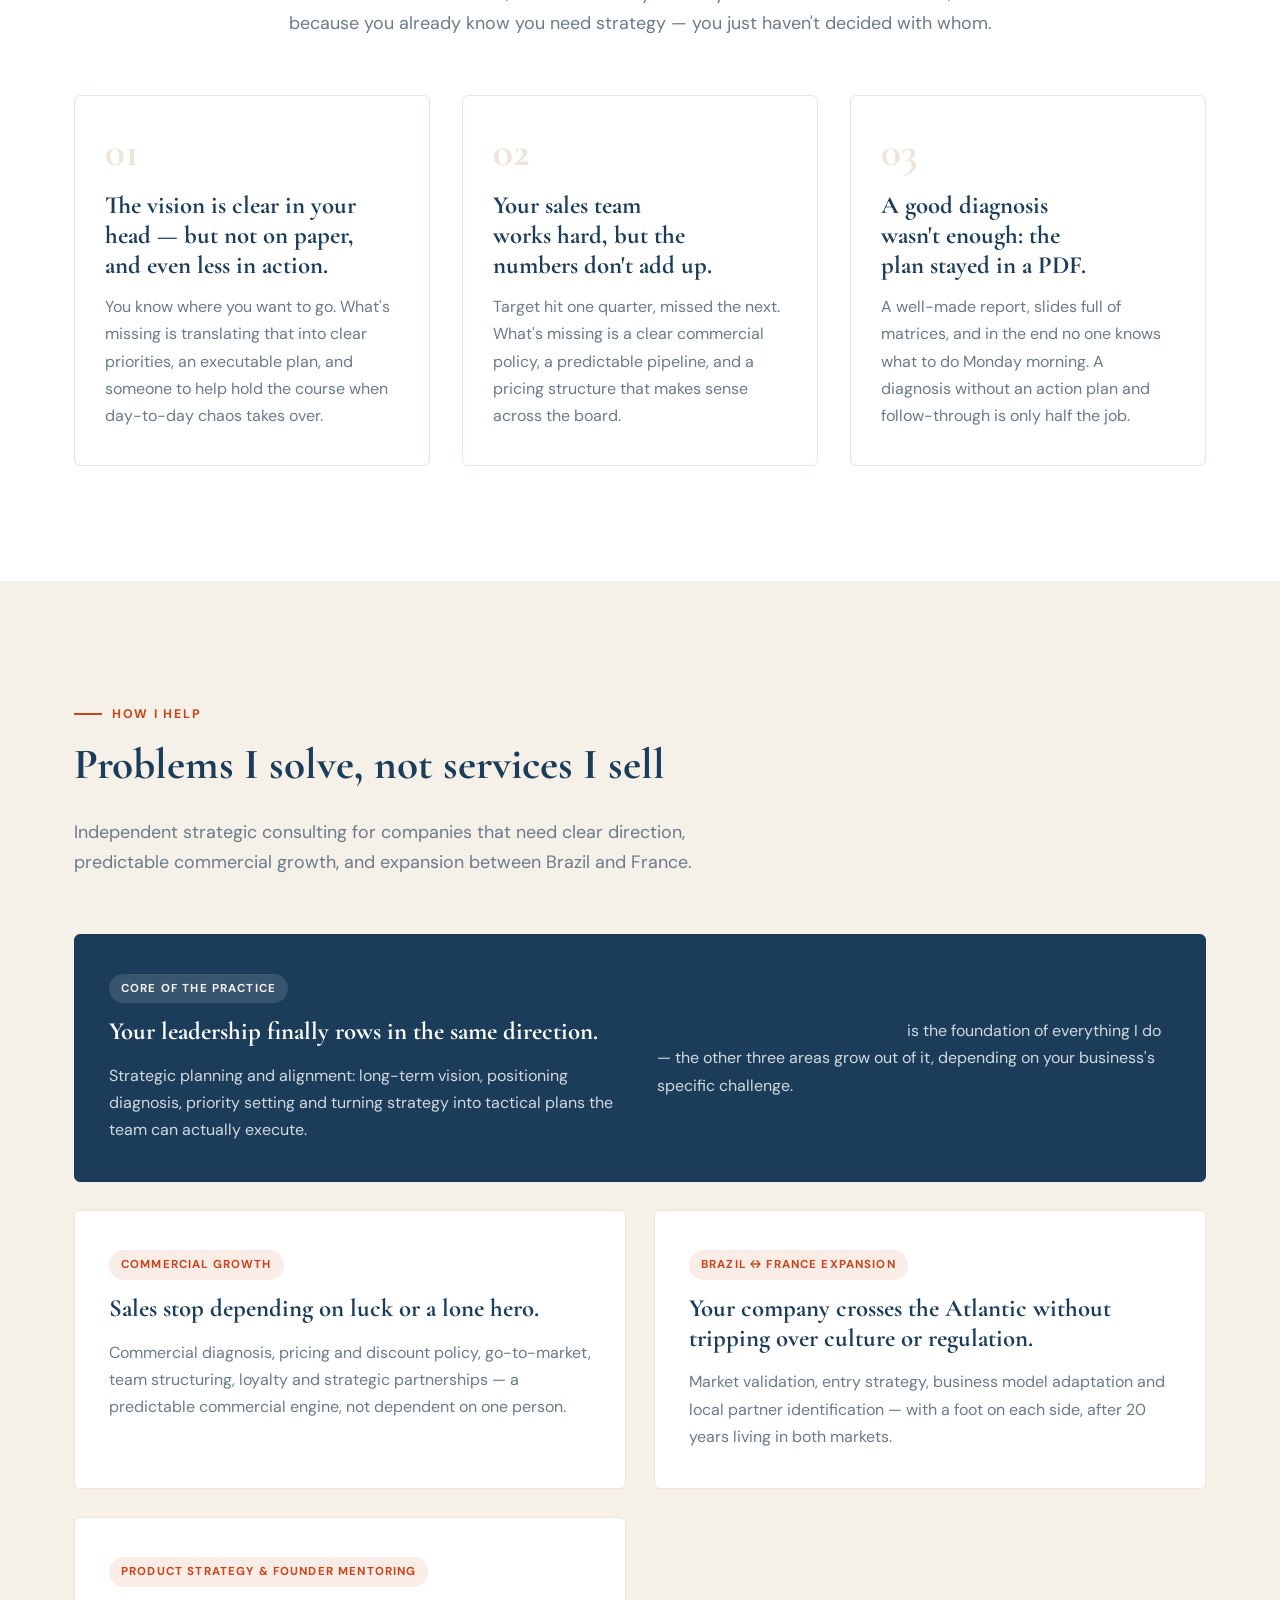
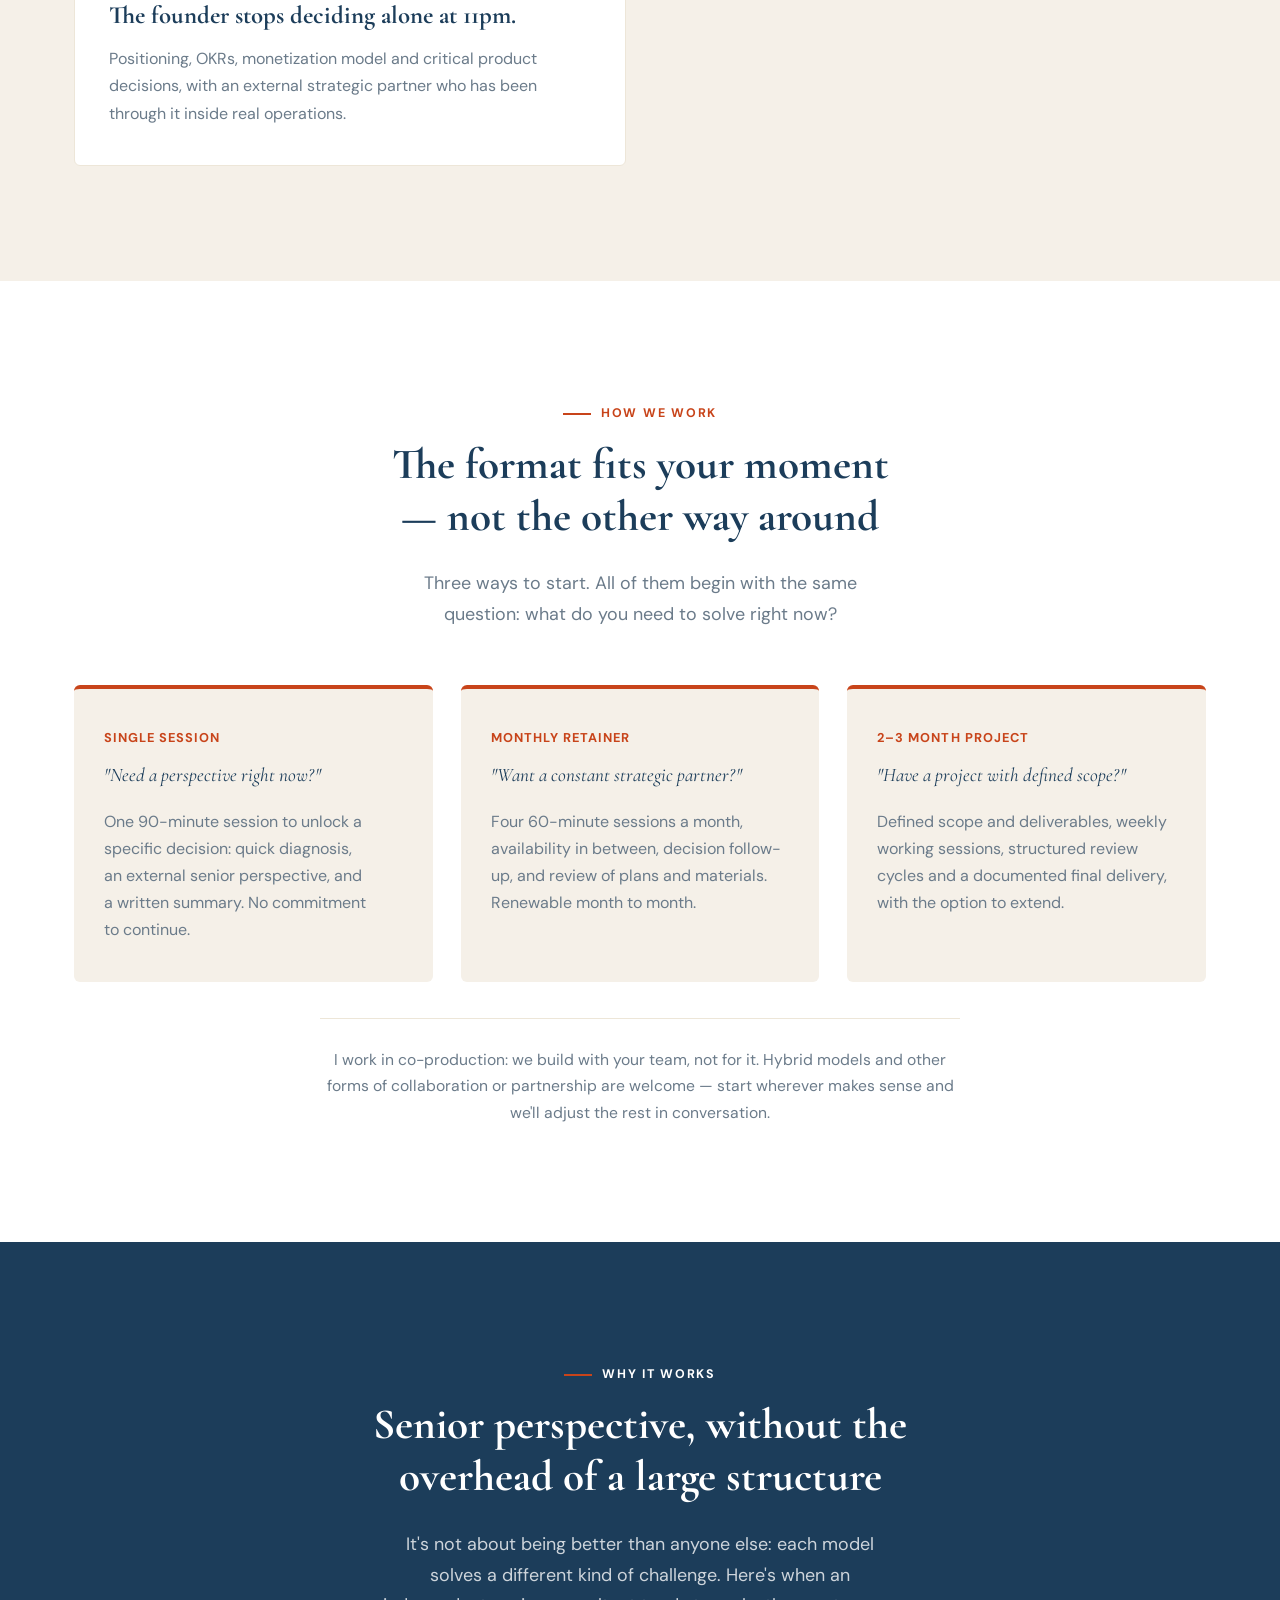
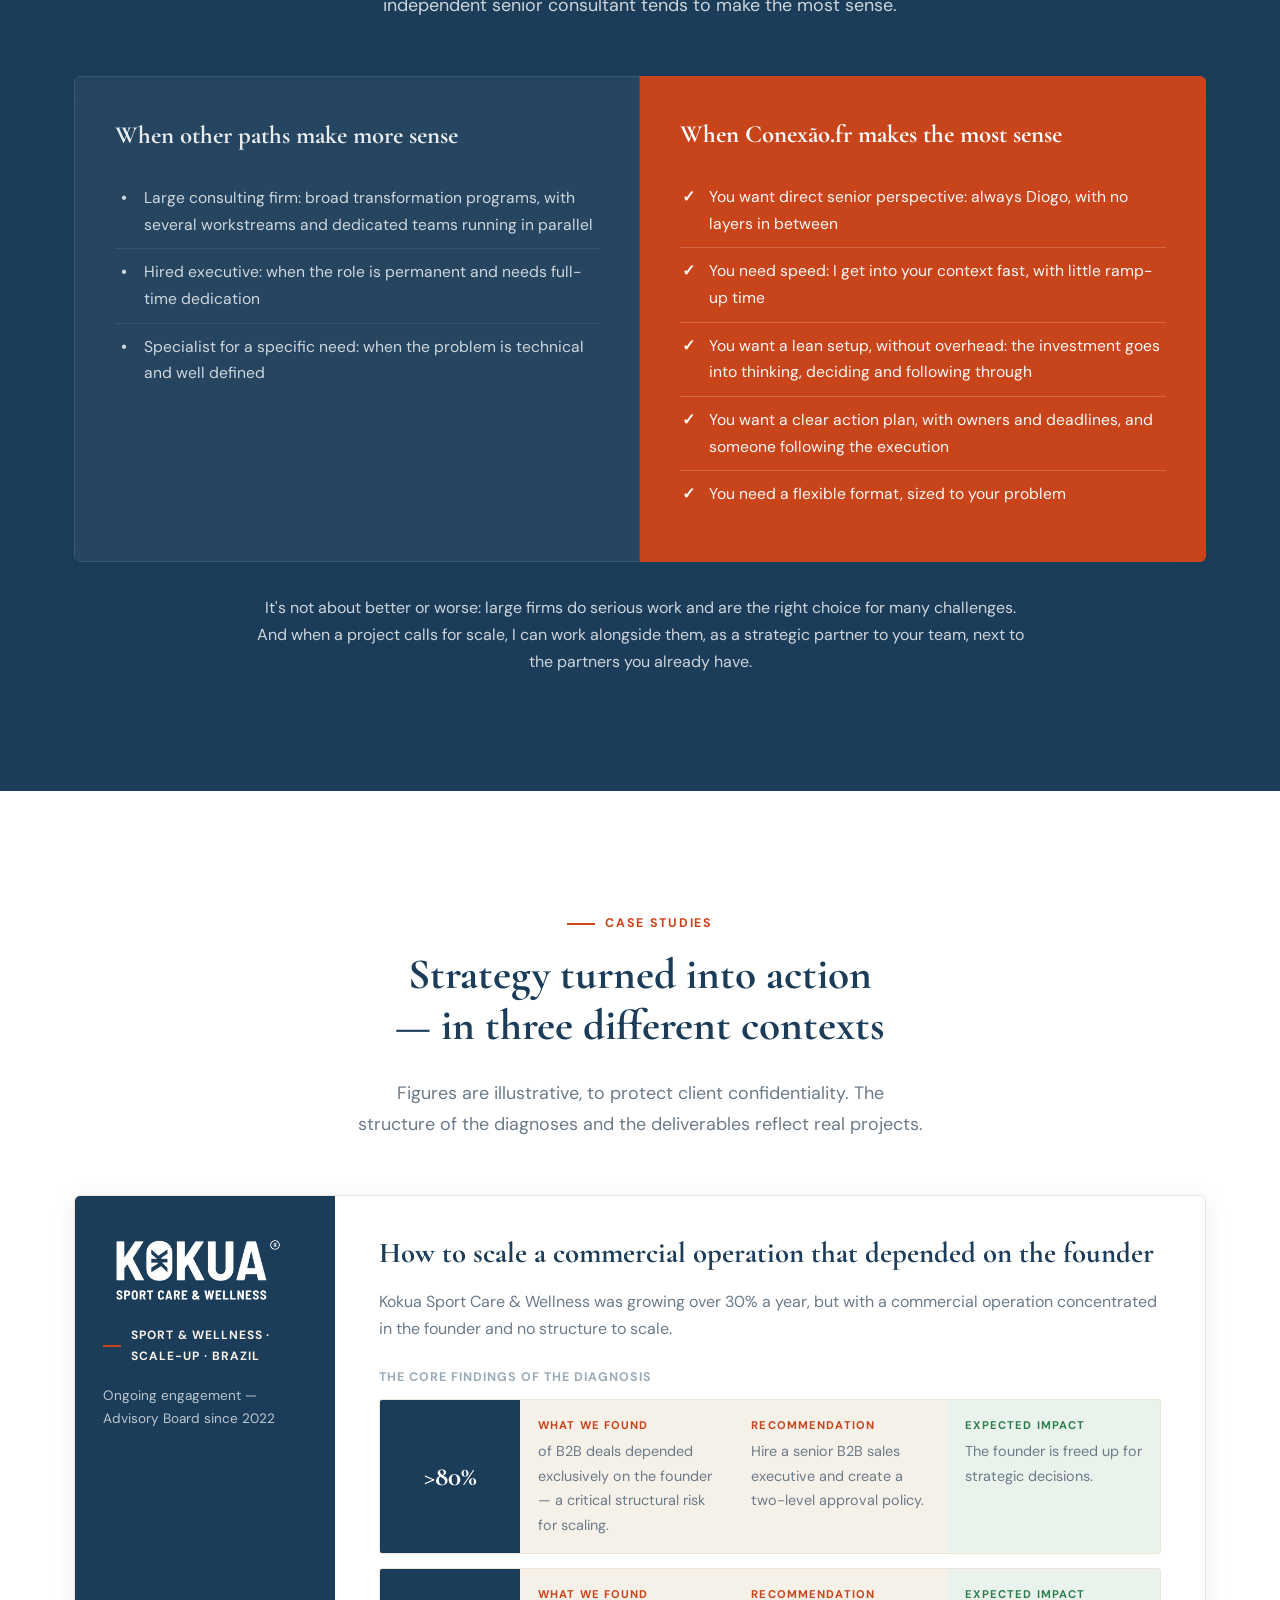
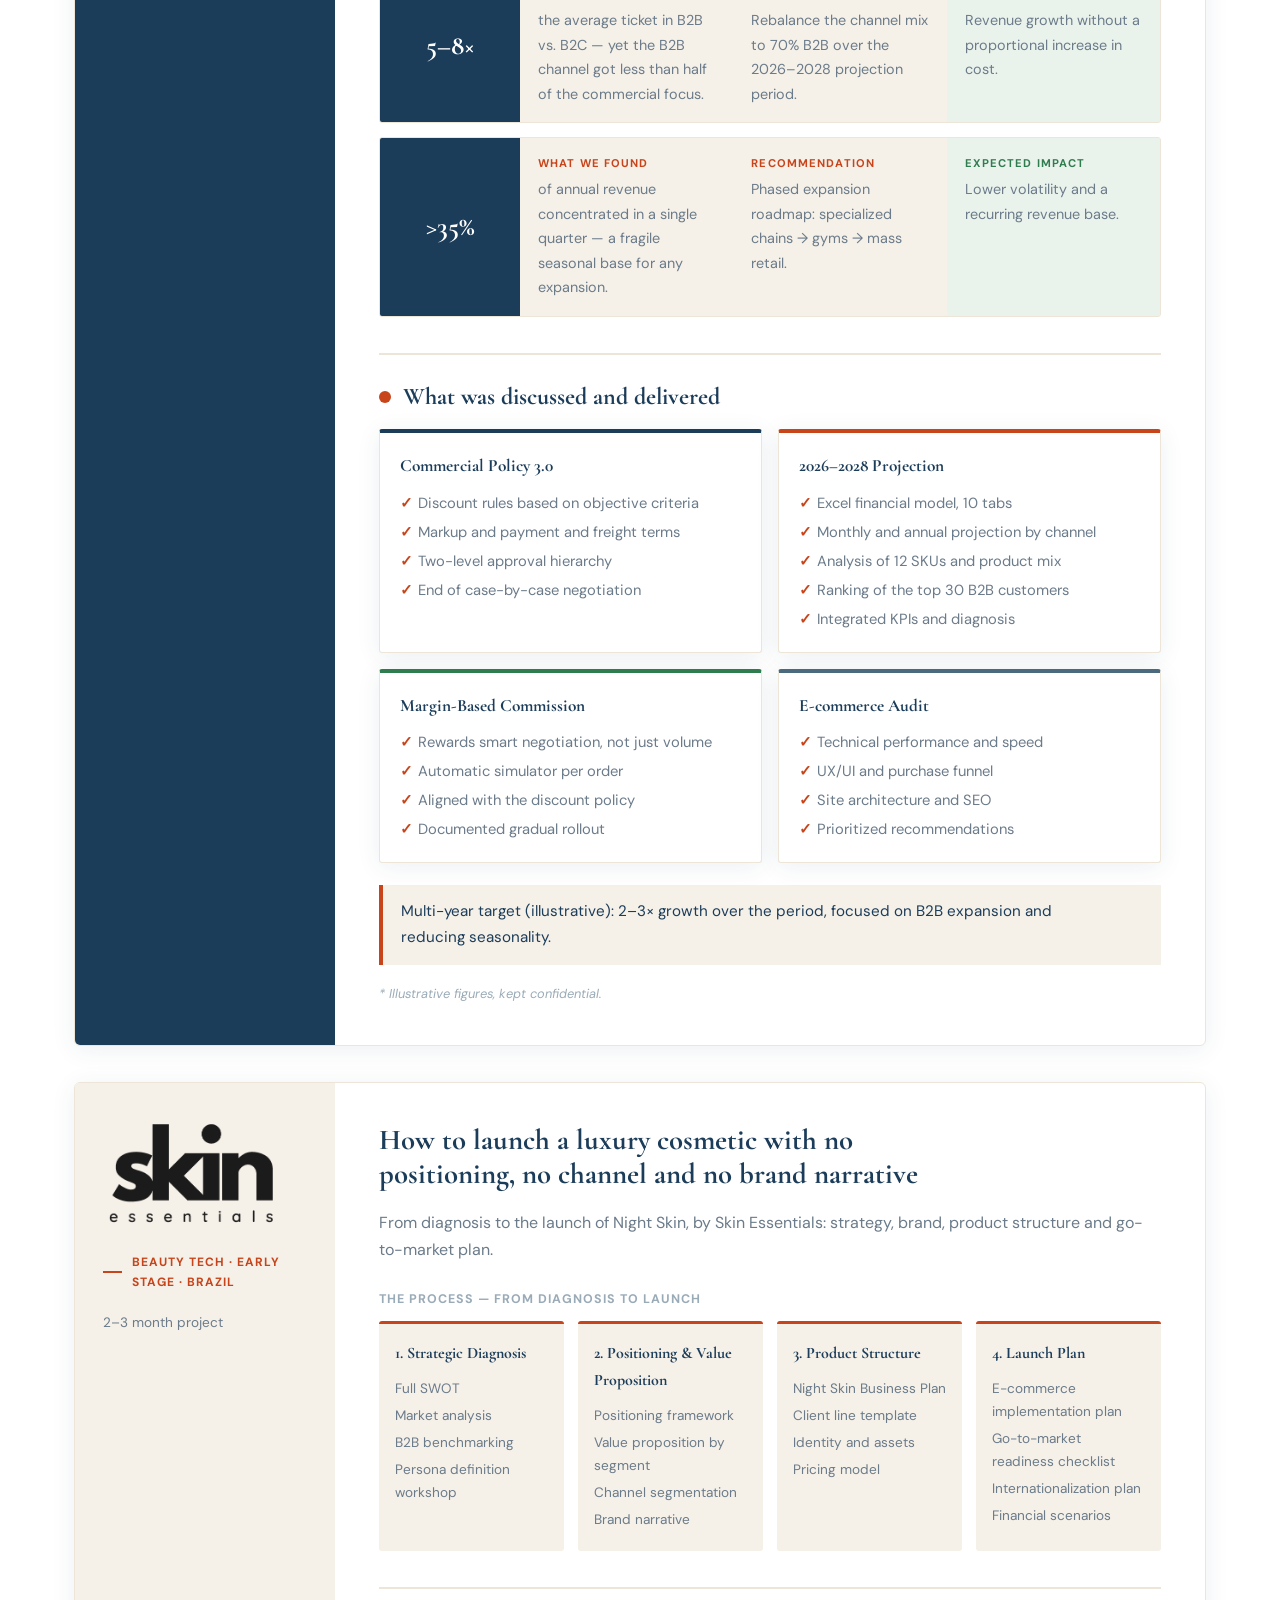
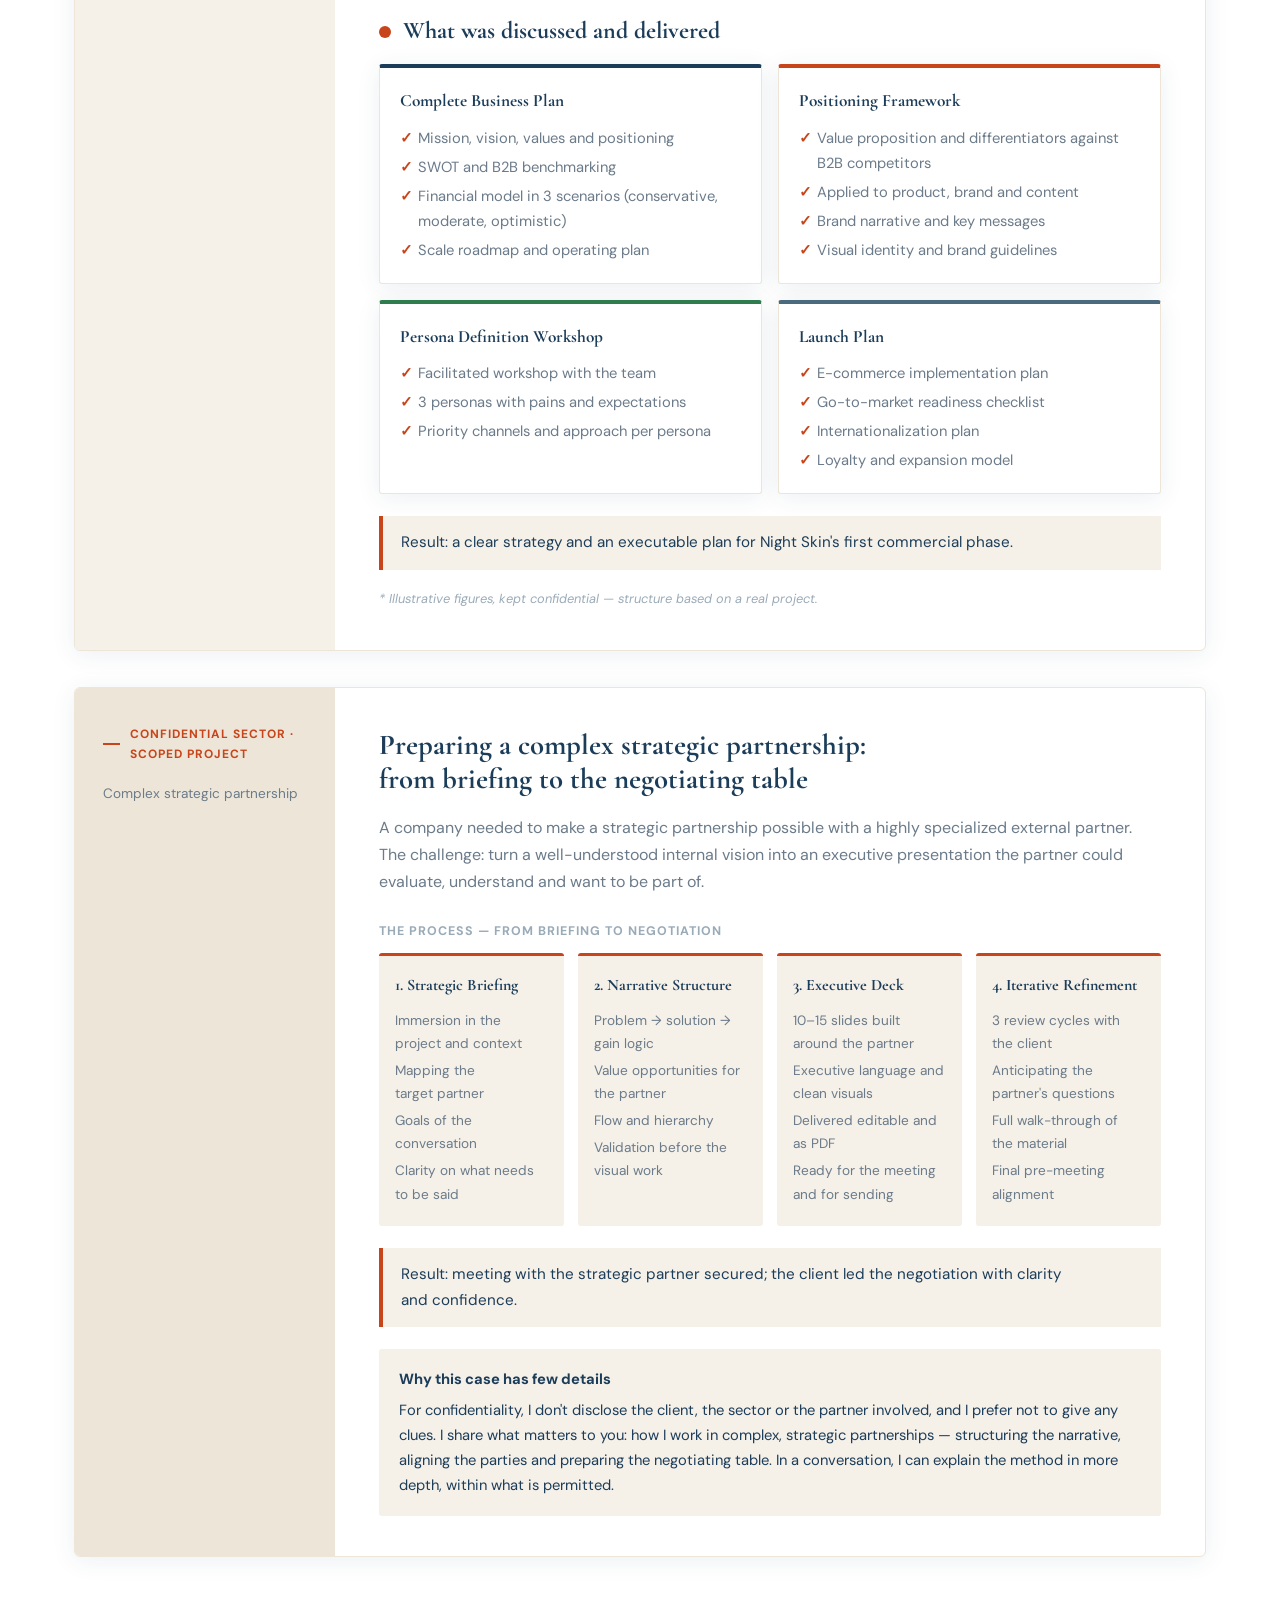
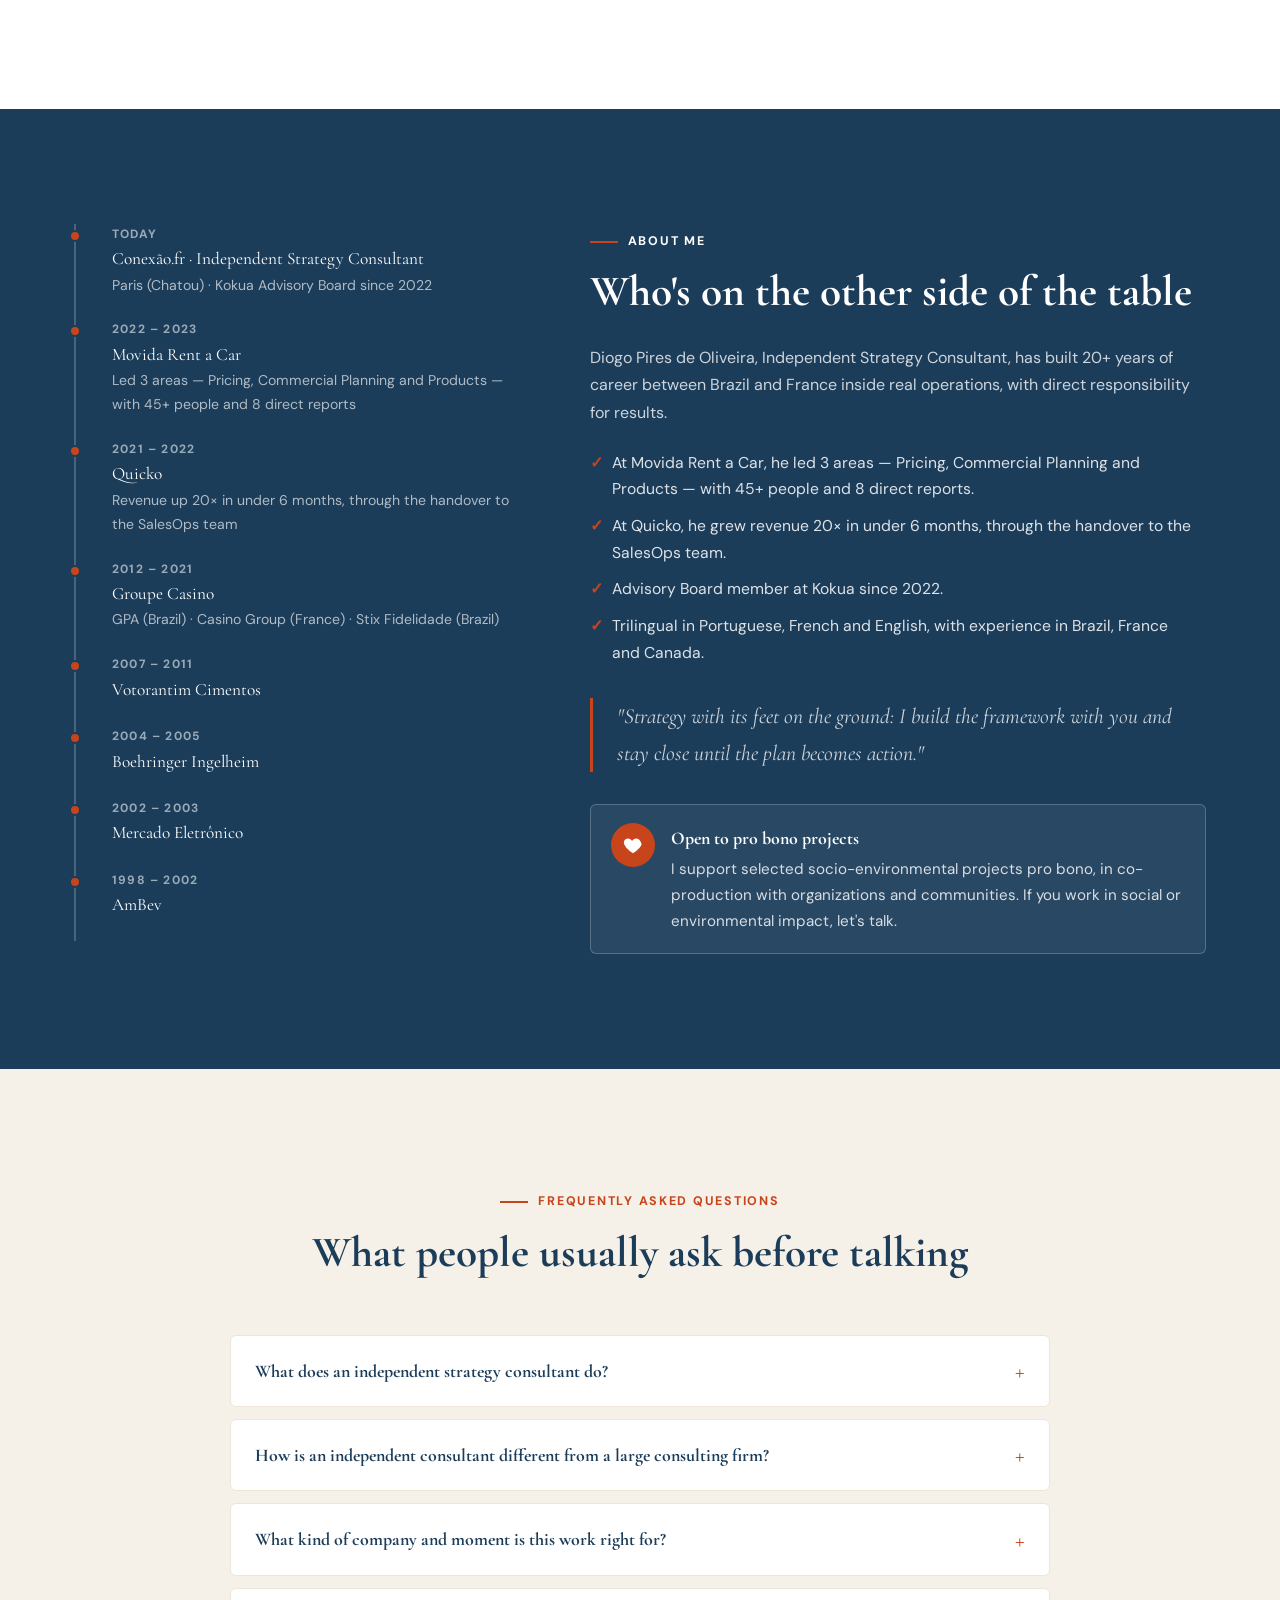
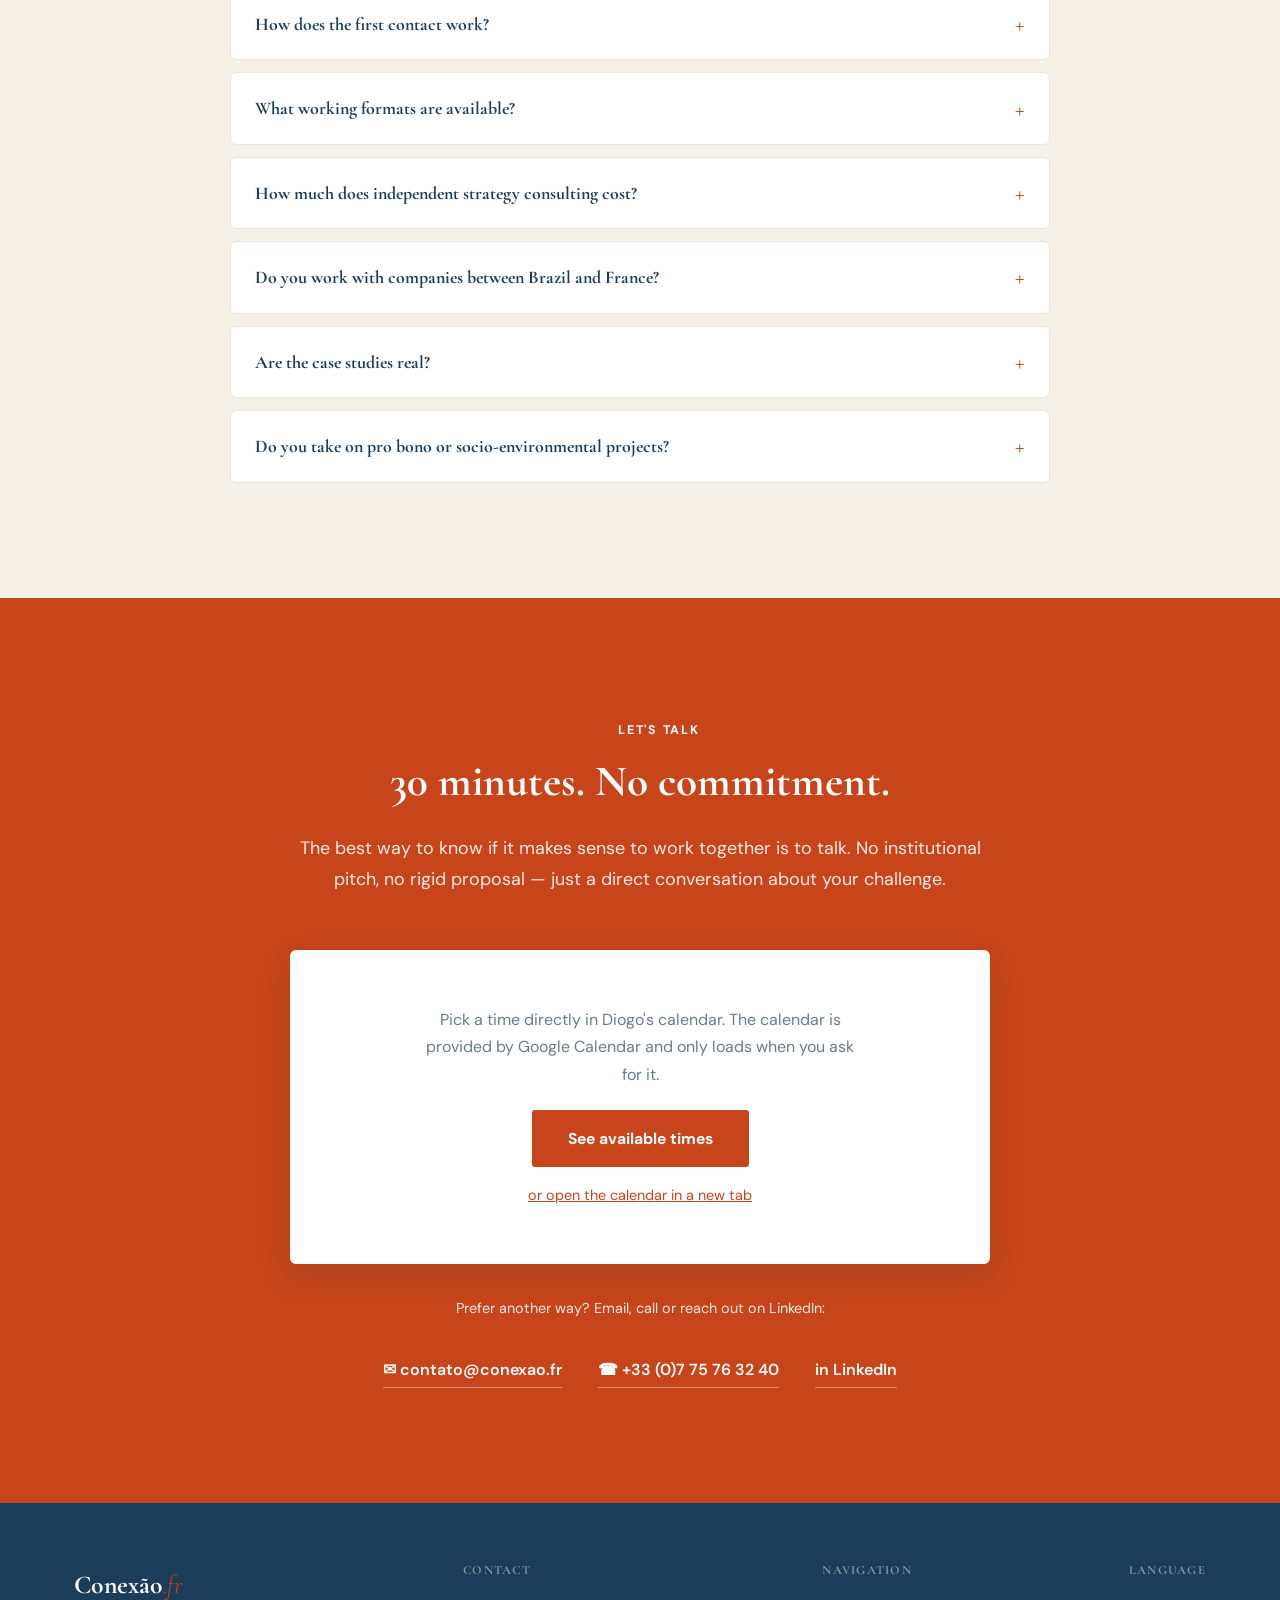
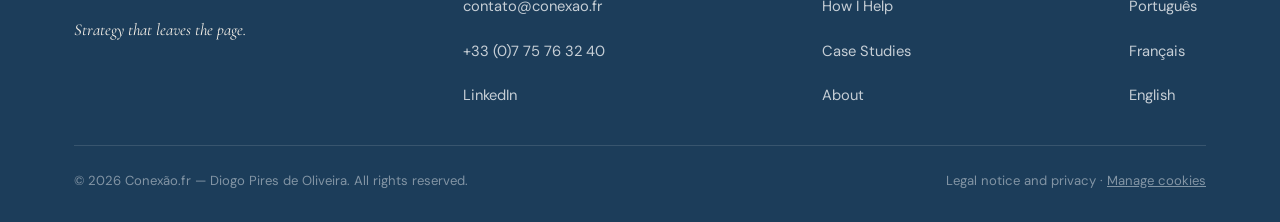
==== commit e95e889f: "Achados legíveis no mobile, entregáveis sempre visíveis, comparativo respeitoso com grandes consulto" ====
--- a/en/index.html
+++ b/en/index.html
@@ -124,7 +124,7 @@
         { "@type": "Question", "name": "What does an independent strategy consultant do?",
           "acceptedAnswer": { "@type": "Answer", "text": "An independent strategy consultant helps a company decide where to go, prioritize what matters and turn that into an executable plan, without being tied to a large firm. Diogo Pires de Oliveira works directly with the client and stays involved until the plan becomes action." } },
         { "@type": "Question", "name": "How is an independent consultant different from a large consulting firm?",
-          "acceptedAnswer": { "@type": "Answer", "text": "In large firms there is often a partner who sells and a junior team that delivers. With Conexão.fr you talk directly to the person who thinks and executes, with no overhead and no 90-day adaptation period before value starts to show." } },
+          "acceptedAnswer": { "@type": "Answer", "text": "Large consulting firms are the best choice for broad programs, with several workstreams and teams running in parallel. An independent senior consultant makes more sense when you need direct senior perspective, speed and a lean setup, without overhead. With Conexão.fr you always talk to Diogo and, when a project calls for scale, I can work alongside your team and the partners you already have." } },
         { "@type": "Question", "name": "What kind of company and moment is this work right for?",
           "acceptedAnswer": { "@type": "Answer", "text": "SMEs, scale-ups and founders who have a vision but can't get it off the page; whose sales depend on a few people; who need to build structure before scaling; or who want to grow between Brazil and France without improvising." } },
         { "@type": "Question", "name": "How does the first contact work?",
@@ -136,7 +136,9 @@
         { "@type": "Question", "name": "Do you work with companies between Brazil and France?",
           "acceptedAnswer": { "@type": "Answer", "text": "Yes. Diogo Pires de Oliveira has more than 20 years of experience between the two countries and works in Portuguese, French and English. Support includes market validation, entry strategy, business model adaptation and identifying local partners." } },
         { "@type": "Question", "name": "Are the case studies real?",
-          "acceptedAnswer": { "@type": "Answer", "text": "Yes, they reflect real projects. The figures are illustrative and some details are omitted to protect client confidentiality." } }
+          "acceptedAnswer": { "@type": "Answer", "text": "Yes, they reflect real projects. The figures are illustrative and some details are omitted to protect client confidentiality." } },
+        { "@type": "Question", "name": "Do you take on pro bono or socio-environmental projects?",
+          "acceptedAnswer": { "@type": "Answer", "text": "Yes. I'm open to supporting selected socio-environmental projects pro bono, in co-production with organizations and communities. If you work in social or environmental impact, write to me or book a conversation." } }
       ]
     }
   ]
@@ -186,7 +188,7 @@
       <div class="hero-inner">
         <span class="hero-eyebrow">Independent Strategy Consulting</span>
         <h1>You have the strategy. You need someone to make it happen.</h1>
-        <p class="hero-sub">Independent strategic consultant · 20 years between Brazil and France. A clear diagnosis, an executable plan, and someone by your side until it becomes results — not just a slide.</p>
+        <p class="hero-sub">Independent strategic consultant&nbsp;· 20 years between Brazil and France. A clear diagnosis, an executable plan, and someone by your side until it becomes results.</p>
         <div class="hero-ctas">
           <a href="#contact" class="btn btn-primary">Let's talk</a>
           <span class="hero-scroll-hint">or <a href="#help">see how I can help ↓</a></span>
@@ -259,8 +261,8 @@
         </div>
         <div class="pain-card">
           <div class="pain-num">03</div>
-          <h3>You've already paid for consulting that ended up as a PDF in a drawer.</h3>
-          <p>A beautiful report, slides full of matrices, and in the end no one knows what to do Monday morning. A diagnosis without an action plan is only half the job.</p>
+          <h3>A good diagnosis wasn't enough: the plan stayed in a PDF.</h3>
+          <p>A well-made report, slides full of matrices, and in the end no one knows what to do Monday morning. A diagnosis without an action plan and follow-through is only half the job.</p>
         </div>
       </div>
     </div>
@@ -335,31 +337,30 @@
     <div class="container">
       <div class="section-header center">
         <span class="eyebrow">Why It Works</span>
-        <h2>Independent and senior, without the overhead of traditional consulting</h2>
-        <p class="lede">It's not about being better than anyone else. It's about what happens when the person who designs the plan is also the one who follows through on execution.</p>
+        <h2>Senior perspective, without the overhead of a large structure</h2>
+        <p class="lede">It's not about being better than anyone else: each model solves a different kind of challenge. Here's when an independent senior consultant tends to make the most sense.</p>
       </div>
       <div class="compare-grid">
         <div class="compare-col market">
-          <h3>What the market usually offers</h3>
+          <h3>When other paths make more sense</h3>
           <ul class="compare-list">
-            <li><span class="compare-icon">–</span> A large firm sends a partner to sell and a junior analyst to deliver</li>
-            <li><span class="compare-icon">–</span> A hired executive needs months of onboarding, builds structure and needs managing</li>
-            <li><span class="compare-icon">–</span> A generalist freelancer, without strategic depth or senior reading of context</li>
-            <li><span class="compare-icon">–</span> Lengthy reports, little action plan</li>
-            <li><span class="compare-icon">–</span> A long contract, whether or not it fits the moment</li>
+            <li><span class="compare-icon">•</span> Large consulting firm: broad transformation programs, with several workstreams and dedicated teams running in parallel</li>
+            <li><span class="compare-icon">•</span> Hired executive: when the role is permanent and needs full-time dedication</li>
+            <li><span class="compare-icon">•</span> Specialist for a specific need: when the problem is technical and well defined</li>
           </ul>
         </div>
         <div class="compare-col us">
-          <h3>What you get with Conexão.fr</h3>
+          <h3>When Conexão.fr makes the most sense</h3>
           <ul class="compare-list">
-            <li><span class="compare-icon">+</span> Direct access to the person who thinks and executes — always Diogo, no intermediaries</li>
-            <li><span class="compare-icon">+</span> I get into your context fast: no 90-day adaptation before value starts</li>
-            <li><span class="compare-icon">+</span> 20+ years of recognized patterns: I know what works, what doesn't and why</li>
-            <li><span class="compare-icon">+</span> A clear action plan, with owners and deadlines</li>
-            <li><span class="compare-icon">+</span> A flexible format, sized to your problem</li>
+            <li><span class="compare-icon">✓</span> You want direct senior perspective: always Diogo, with no layers in between</li>
+            <li><span class="compare-icon">✓</span> You need speed: I get into your context fast, with little ramp-up time</li>
+            <li><span class="compare-icon">✓</span> You want a lean setup, without overhead: the investment goes into thinking, deciding and following through</li>
+            <li><span class="compare-icon">✓</span> You want a clear action plan, with owners and deadlines, and someone following the execution</li>
+            <li><span class="compare-icon">✓</span> You need a flexible format, sized to your problem</li>
           </ul>
         </div>
       </div>
+      <p class="compare-note">It's not about better or worse: large firms do serious work and are the right choice for many challenges. And when a project calls for scale, I can work alongside them, as a strategic partner to your team, next to the partners you already have.</p>
     </div>
   </section>
 
@@ -385,25 +386,25 @@
             <div class="findings">
               <div class="finding">
                 <div class="finding-num">&gt;80%</div>
-                <div><b>What we found</b>of B2B deals depended exclusively on the founder — a critical structural risk for scaling.</div>
+                <div><b>What we found</b><span class="finding-figure">&gt;80%</span> of B2B deals depended exclusively on the founder — a critical structural risk for scaling.</div>
                 <div><b>Recommendation</b>Hire a senior B2B sales executive and create a two-level approval policy.</div>
                 <div class="finding-impact"><b>Expected impact</b>The founder is freed up for strategic decisions.</div>
               </div>
               <div class="finding">
                 <div class="finding-num">5–8×</div>
-                <div><b>What we found</b>average ticket in B2B vs. B2C — yet the B2B channel got less than half of the commercial focus.</div>
+                <div><b>What we found</b><span class="finding-figure">5–8×</span> the average ticket in B2B vs. B2C — yet the B2B channel got less than half of the commercial focus.</div>
                 <div><b>Recommendation</b>Rebalance the channel mix to 70% B2B over the 2026–2028 projection period.</div>
                 <div class="finding-impact"><b>Expected impact</b>Revenue growth without a proportional increase in cost.</div>
               </div>
               <div class="finding">
                 <div class="finding-num">&gt;35%</div>
-                <div><b>What we found</b>of annual revenue concentrated in a single quarter — a fragile seasonal base for any expansion.</div>
+                <div><b>What we found</b><span class="finding-figure">&gt;35%</span> of annual revenue concentrated in a single quarter — a fragile seasonal base for any expansion.</div>
                 <div><b>Recommendation</b>Phased expansion roadmap: specialized chains → gyms → mass retail.</div>
                 <div class="finding-impact"><b>Expected impact</b>Lower volatility and a recurring revenue base.</div>
               </div>
             </div>
-            <details class="case-details" data-case="kokua">
-              <summary>See what was discussed and delivered</summary>
+            <div class="case-delivered" data-case="kokua">
+              <h4 class="case-delivered-title">What was discussed and delivered</h4>
               <div class="deliverables">
                 <div class="deliv"><h5>Commercial Policy 3.0</h5><ul>
                   <li>Discount rules based on objective criteria</li>
@@ -428,7 +429,7 @@
                   <li>Prioritized recommendations</li></ul></div>
               </div>
               <p class="case-result">Multi-year target (illustrative): 2–3× growth over the period, focused on B2B expansion and reducing seasonality.</p>
-            </details>
+            </div>
             <p class="case-note">* Illustrative figures, kept confidential.</p>
           </div>
         </div>
@@ -455,8 +456,8 @@
               <div class="step"><h5>4. Launch Plan</h5><ul>
                 <li>E-commerce implementation plan</li><li>Go-to-market readiness checklist</li><li>Internationalization plan</li><li>Financial scenarios</li></ul></div>
             </div>
-            <details class="case-details" data-case="skin-essentials">
-              <summary>See what was discussed and delivered</summary>
+            <div class="case-delivered" data-case="skin-essentials">
+              <h4 class="case-delivered-title">What was discussed and delivered</h4>
               <div class="deliverables">
                 <div class="deliv"><h5>Complete Business Plan</h5><ul>
                   <li>Mission, vision, values and positioning</li>
@@ -478,7 +479,7 @@
                   <li>Internationalization plan</li>
                   <li>Loyalty and expansion model</li></ul></div>
               </div>
-            </details>
+            </div>
             <p class="case-result">Result: a clear strategy and an executable plan for Night Skin's first commercial phase.</p>
             <p class="case-note">* Illustrative figures, kept confidential — structure based on a real project.</p>
           </div>
@@ -523,7 +524,7 @@
           <li><span class="when">Today</span><span class="what">Conexão.fr · Independent Strategy Consultant</span><span class="detail">Paris (Chatou) · Kokua Advisory Board since 2022</span></li>
           <li><span class="when">2022 – 2023</span><span class="what">Movida Rent a Car</span><span class="detail">Led 3 areas — Pricing, Commercial Planning and Products — with 45+ people and 8 direct reports</span></li>
           <li><span class="when">2021 – 2022</span><span class="what">Quicko</span><span class="detail">Revenue up 20× in under 6 months, through the handover to the SalesOps team</span></li>
-          <li><span class="when">2012 – 2021</span><span class="what">Groupe Casino</span><span class="detail">GPA (Brazil) · Casino Group (France) · Stix Fidelidade (Brazil)</span></li>
+          <li><span class="when">2012 – 2021</span><span class="what">Groupe Casino</span><span class="detail">GPA (Brazil) · Casino&nbsp;Group (France) · Stix&nbsp;Fidelidade (Brazil)</span></li>
           <li><span class="when">2007 – 2011</span><span class="what">Votorantim Cimentos</span></li>
           <li><span class="when">2004 – 2005</span><span class="what">Boehringer Ingelheim</span></li>
           <li><span class="when">2002 – 2003</span><span class="what">Mercado Eletrônico</span></li>
@@ -533,15 +534,15 @@
       <div>
         <span class="eyebrow">About Me</span>
         <h2>Who's on the other side of the table</h2>
-        <p>Diogo Pires de Oliveira, Independent Strategy Consultant, has built 20+ years of career between Brazil and France inside real operations — not just designing slides about them.</p>
+        <p>Diogo Pires de Oliveira, Independent Strategy Consultant, has built 20+ years of career between Brazil and France inside real operations, with direct responsibility for results.</p>
         <ul class="about-facts">
           <li>At Movida Rent a Car, he led 3 areas — Pricing, Commercial Planning and Products — with 45+ people and 8 direct reports.</li>
           <li>At Quicko, he grew revenue 20× in under 6 months, through the handover to the SalesOps team.</li>
           <li>Advisory Board member at Kokua since 2022.</li>
           <li>Trilingual in Portuguese, French and English, with experience in Brazil, France and Canada.</li>
         </ul>
-        <p class="about-quote">"Strategy with its feet on the ground: I build the framework with you and stay close until the plan becomes action — not just a slide."</p>
-        <p class="about-pro">I also support selected socio-environmental projects on a pro bono basis.</p>
+        <p class="about-quote">"Strategy with its feet on the ground: I build the framework with you and stay close until the plan becomes action."</p>
+        <div class="probono"><span class="probono-icon"><svg viewBox="0 0 24 24" width="22" height="22" fill="currentColor" aria-hidden="true" focusable="false"><path d="M12 21s-7.2-4.6-9.4-9.3C1.1 8.5 3 5 6.5 5c2 0 3.5 1.1 4.5 2.6C12 6.1 13.5 5 15.5 5 19 5 20.9 8.5 21.4 11.7 19.2 16.4 12 21 12 21z"/></svg></span><div><strong>Open to pro bono projects</strong><p>I support selected socio-environmental projects pro bono, in co-production with organizations and communities. If you work in social or environmental impact, let's talk.</p></div></div>
       </div>
     </div>
   </section>
@@ -556,7 +557,7 @@
         <details class="faq-item"><summary>What does an independent strategy consultant do?</summary>
           <p>An independent strategy consultant helps a company decide where to go, prioritize what matters and turn that into an executable plan, without being tied to a large firm. Diogo Pires de Oliveira works directly with the client and stays involved until the plan becomes action.</p></details>
         <details class="faq-item"><summary>How is an independent consultant different from a large consulting firm?</summary>
-          <p>In large firms there is often a partner who sells and a junior team that delivers. With Conexão.fr you talk directly to the person who thinks and executes, with no overhead and no 90-day adaptation period before value starts to show.</p></details>
+          <p>Large consulting firms are the best choice for broad programs, with several workstreams and teams running in parallel. An independent senior consultant makes more sense when you need direct senior perspective, speed and a lean setup, without overhead. With Conexão.fr you always talk to Diogo and, when a project calls for scale, I can work alongside your team and the partners you already have.</p></details>
         <details class="faq-item"><summary>What kind of company and moment is this work right for?</summary>
           <p>SMEs, scale-ups and founders who have a vision but can't get it off the page; whose sales depend on a few people; who need to build structure before scaling; or who want to grow between Brazil and France without improvising.</p></details>
         <details class="faq-item"><summary>How does the first contact work?</summary>
@@ -569,6 +570,8 @@
           <p>Yes. Diogo Pires de Oliveira has more than 20 years of experience between the two countries and works in Portuguese, French and English. Support includes market validation, entry strategy, business model adaptation and identifying local partners.</p></details>
         <details class="faq-item"><summary>Are the case studies real?</summary>
           <p>Yes, they reflect real projects. The figures are illustrative and some details are omitted to protect client confidentiality.</p></details>
+        <details class="faq-item"><summary>Do you take on pro bono or socio-environmental projects?</summary>
+          <p>Yes. I'm open to supporting selected socio-environmental projects pro bono, in co-production with organizations and communities. If you work in social or environmental impact, write to me or book a conversation.</p></details>
       </div>
     </div>
   </section>
--- a/assets/site.css
+++ b/assets/site.css
@@ -453,3 +453,58 @@
 @media (max-width:760px){
   .consent{ right:16px; max-width:none; padding-bottom:68px; }
 }
+
+/* ============================================
+   V3 — quebras de linha, achados no mobile, entregáveis visíveis, pro bono, comparativo
+   ============================================ */
+h1, h2, h3, .section-header .lede, .hero-sub{ text-wrap:balance; }
+p, li{ text-wrap:pretty; }
+
+/* Achados: número em banner no desktop; no mobile ele vira o começo da frase */
+.finding-figure{ display:none; font-family:var(--font-heading); font-weight:700; font-size:1.5rem; color:var(--navy); line-height:1.1; margin-right:2px; }
+
+/* Entregáveis sempre visíveis, com mais peso visual */
+.case-delivered{ margin-top:36px; padding-top:28px; border-top:2px solid var(--sand-dark); }
+.case-delivered-title{ font-family:var(--font-heading); font-size:clamp(1.25rem,2.4vw,1.5rem); color:var(--navy); margin:0 0 4px; display:flex; align-items:center; gap:12px; }
+.case-delivered-title::before{ content:""; flex:0 0 auto; width:12px; height:12px; border-radius:50%; background:var(--coral); }
+.deliv{ background:var(--white); border:1px solid var(--sand-dark); border-top:4px solid var(--navy); box-shadow:var(--shadow-soft); }
+.deliv:nth-child(2){ border-top-color:var(--coral); }
+.deliv:nth-child(3){ border-top-color:#2F7D4F; }
+.deliv:nth-child(4){ border-top-color:#4B6A7D; }
+.deliv h5{ font-size:1.08rem; }
+.deliv ul{ font-size:.92rem; }
+
+/* Pro bono */
+.probono{ display:flex; gap:16px; align-items:flex-start; margin-top:26px; padding:18px 20px; border:1px solid rgba(255,255,255,0.22); background:rgba(255,255,255,0.06); border-radius:var(--radius-md); }
+.probono-icon{ flex:0 0 auto; display:flex; align-items:center; justify-content:center; width:44px; height:44px; border-radius:50%; background:var(--coral); color:var(--white); }
+.probono strong{ display:block; color:var(--white); font-family:var(--font-heading); font-size:1.12rem; margin-bottom:4px; }
+.bg-navy .probono p{ margin:0; font-size:.95rem; color:rgba(255,255,255,0.82); }
+
+/* Comparativo respeitoso */
+.compare-col.market h3{ color:rgba(255,255,255,0.9); }
+.compare-col.market li{ color:rgba(255,255,255,0.78); }
+.compare-icon{ width:1.1em; text-align:center; }
+.compare-note{ max-width:780px; margin:32px auto 0; text-align:center; font-size:1rem; }
+
+@media (max-width:900px){
+  .finding > .finding-num{ display:none; }
+  .finding-figure{ display:inline; }
+  .finding > div{ padding:16px 18px; }
+}
+@media (max-width:600px){
+  h1{ font-size:clamp(1.85rem,7.6vw,2.4rem); line-height:1.15; }
+  h2{ font-size:clamp(1.55rem,6.6vw,2rem); }
+  h3{ font-size:1.14rem; }
+  .container{ padding:0 20px; }
+  .lede{ font-size:1.02rem; }
+  .hero-sub{ font-size:1.04rem; }
+  .eyebrow{ font-size:.72rem; letter-spacing:.1em; }
+  .hero-eyebrow{ font-size:.7rem; letter-spacing:.1em; line-height:1.45; border-radius:12px; padding:8px 14px; }
+  .help-tag{ border-radius:10px; line-height:1.45; }
+  .pain-card, .help-card, .model-card{ padding:28px 22px; }
+  .compare-col{ padding:28px 22px; }
+  .case-main{ padding:26px 20px; }
+  .case-side{ padding:26px 22px; }
+  .section-header{ margin-bottom:40px; }
+  .probono{ padding:16px; gap:12px; }
+}
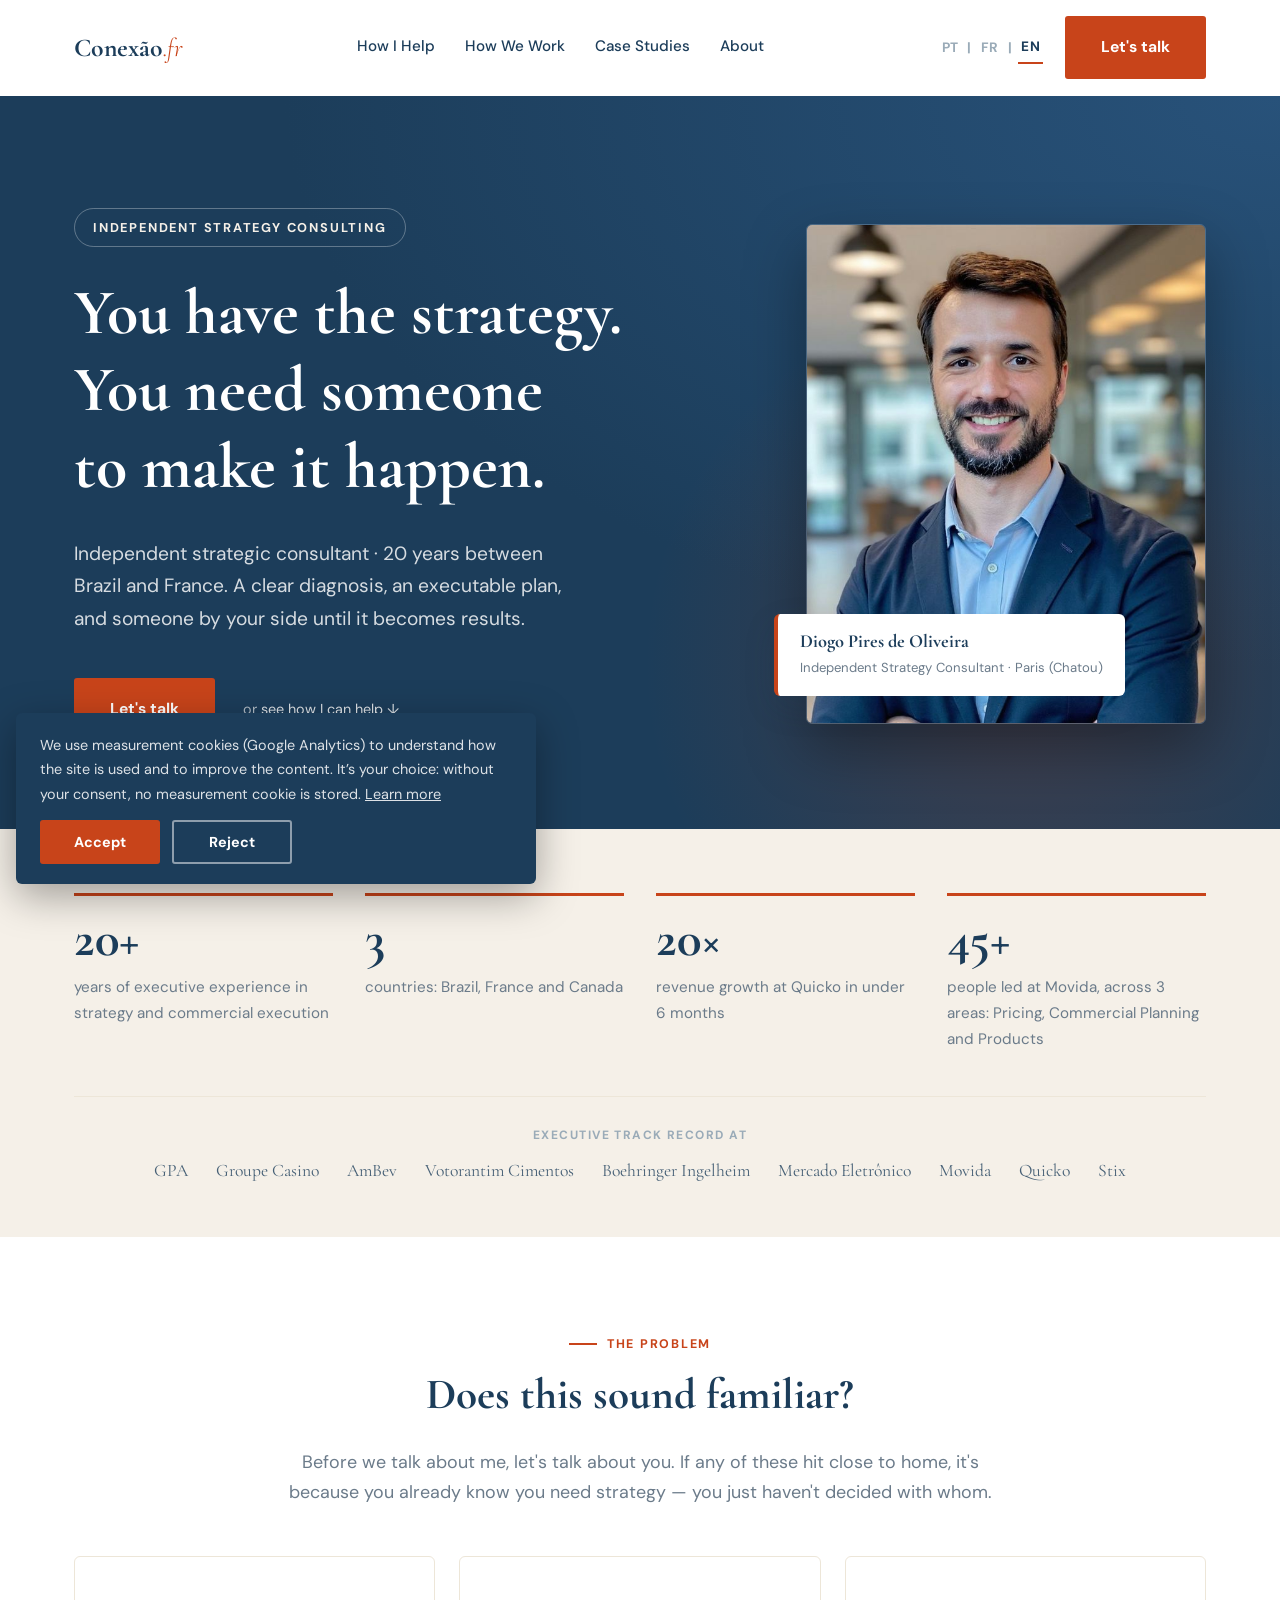
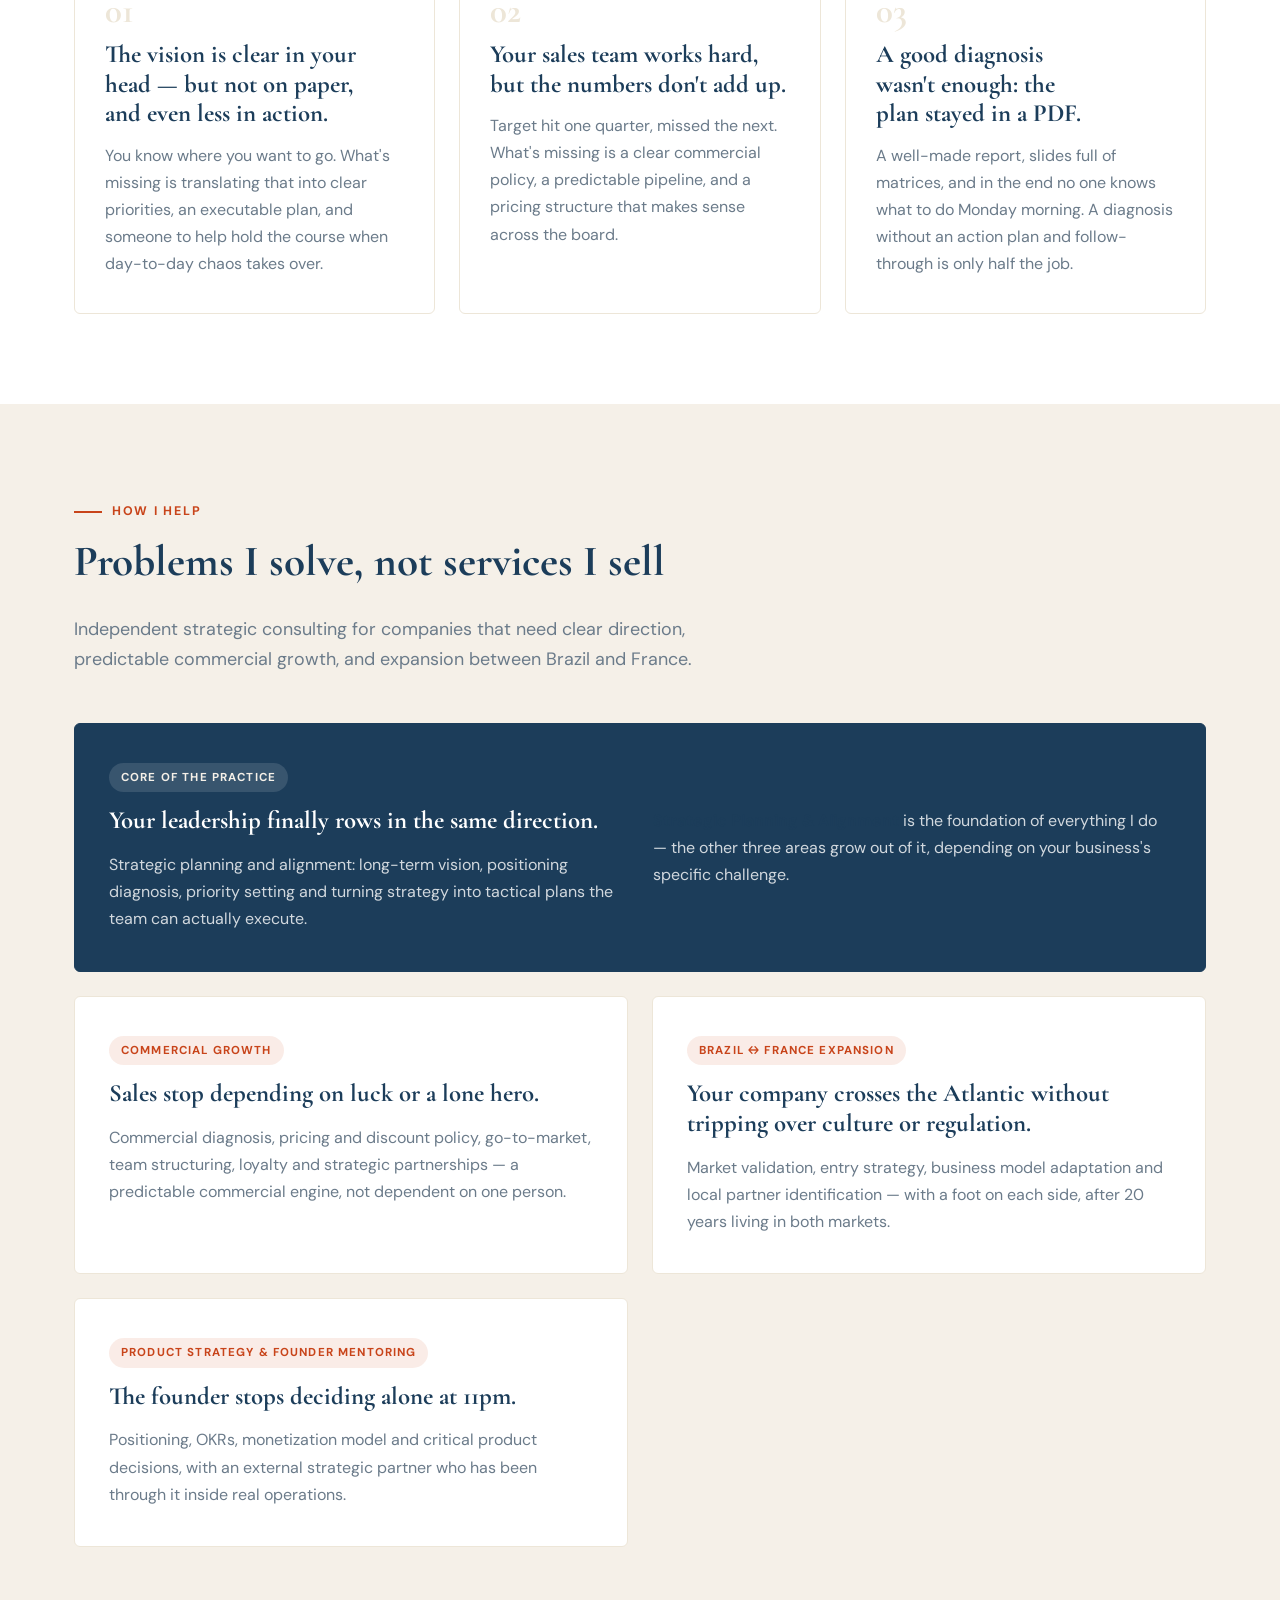
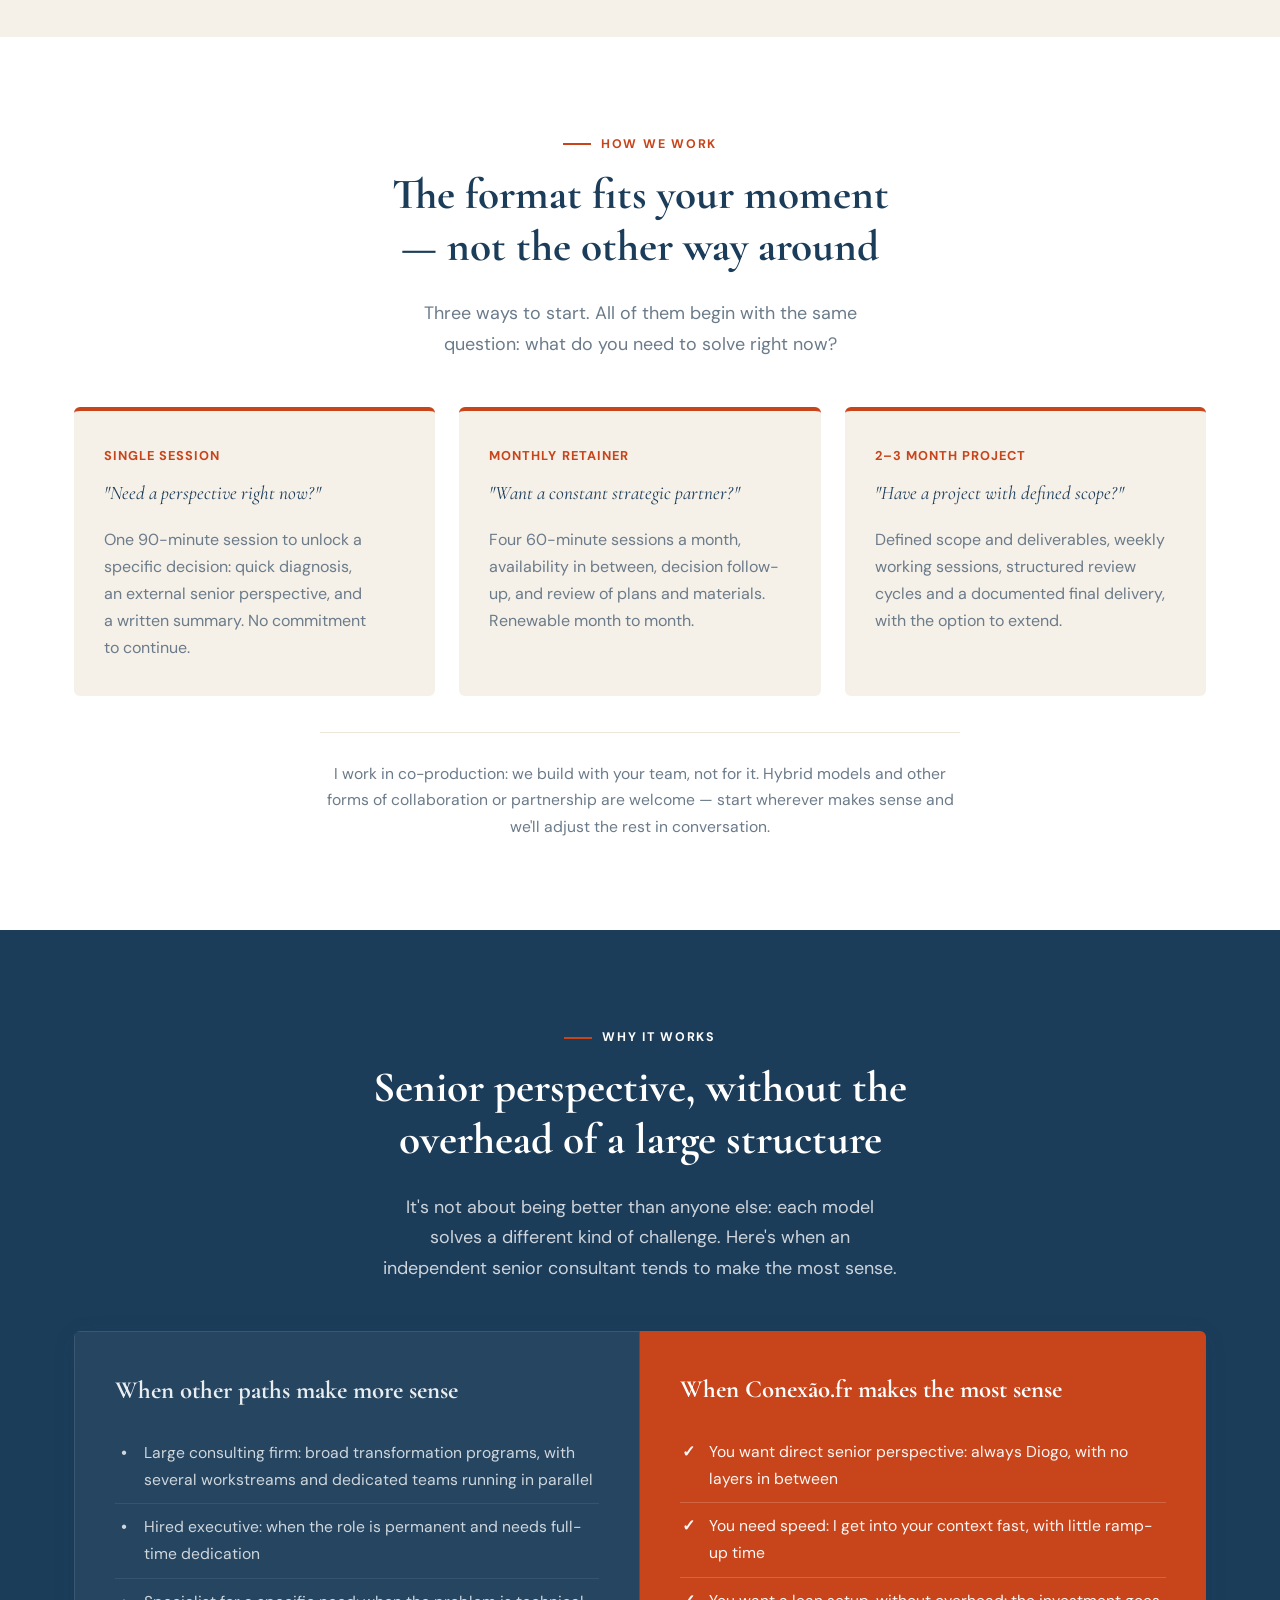
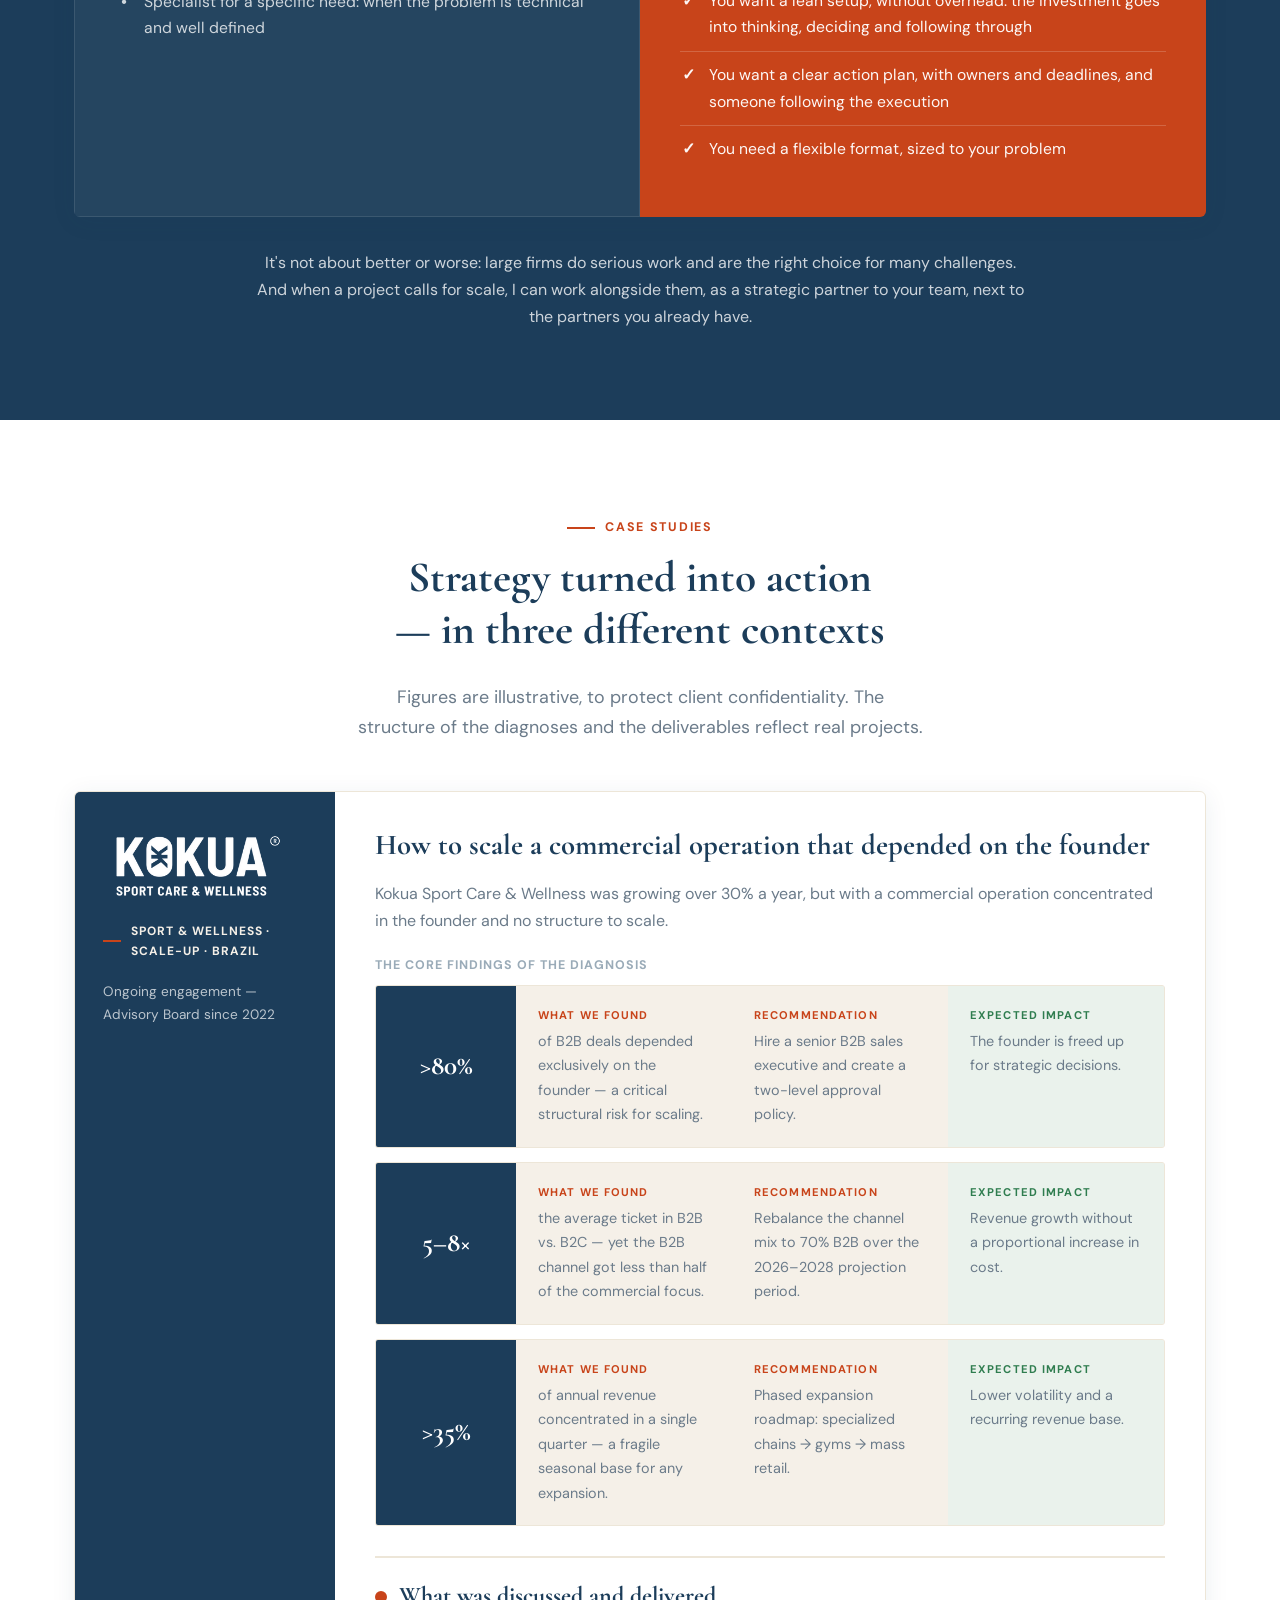
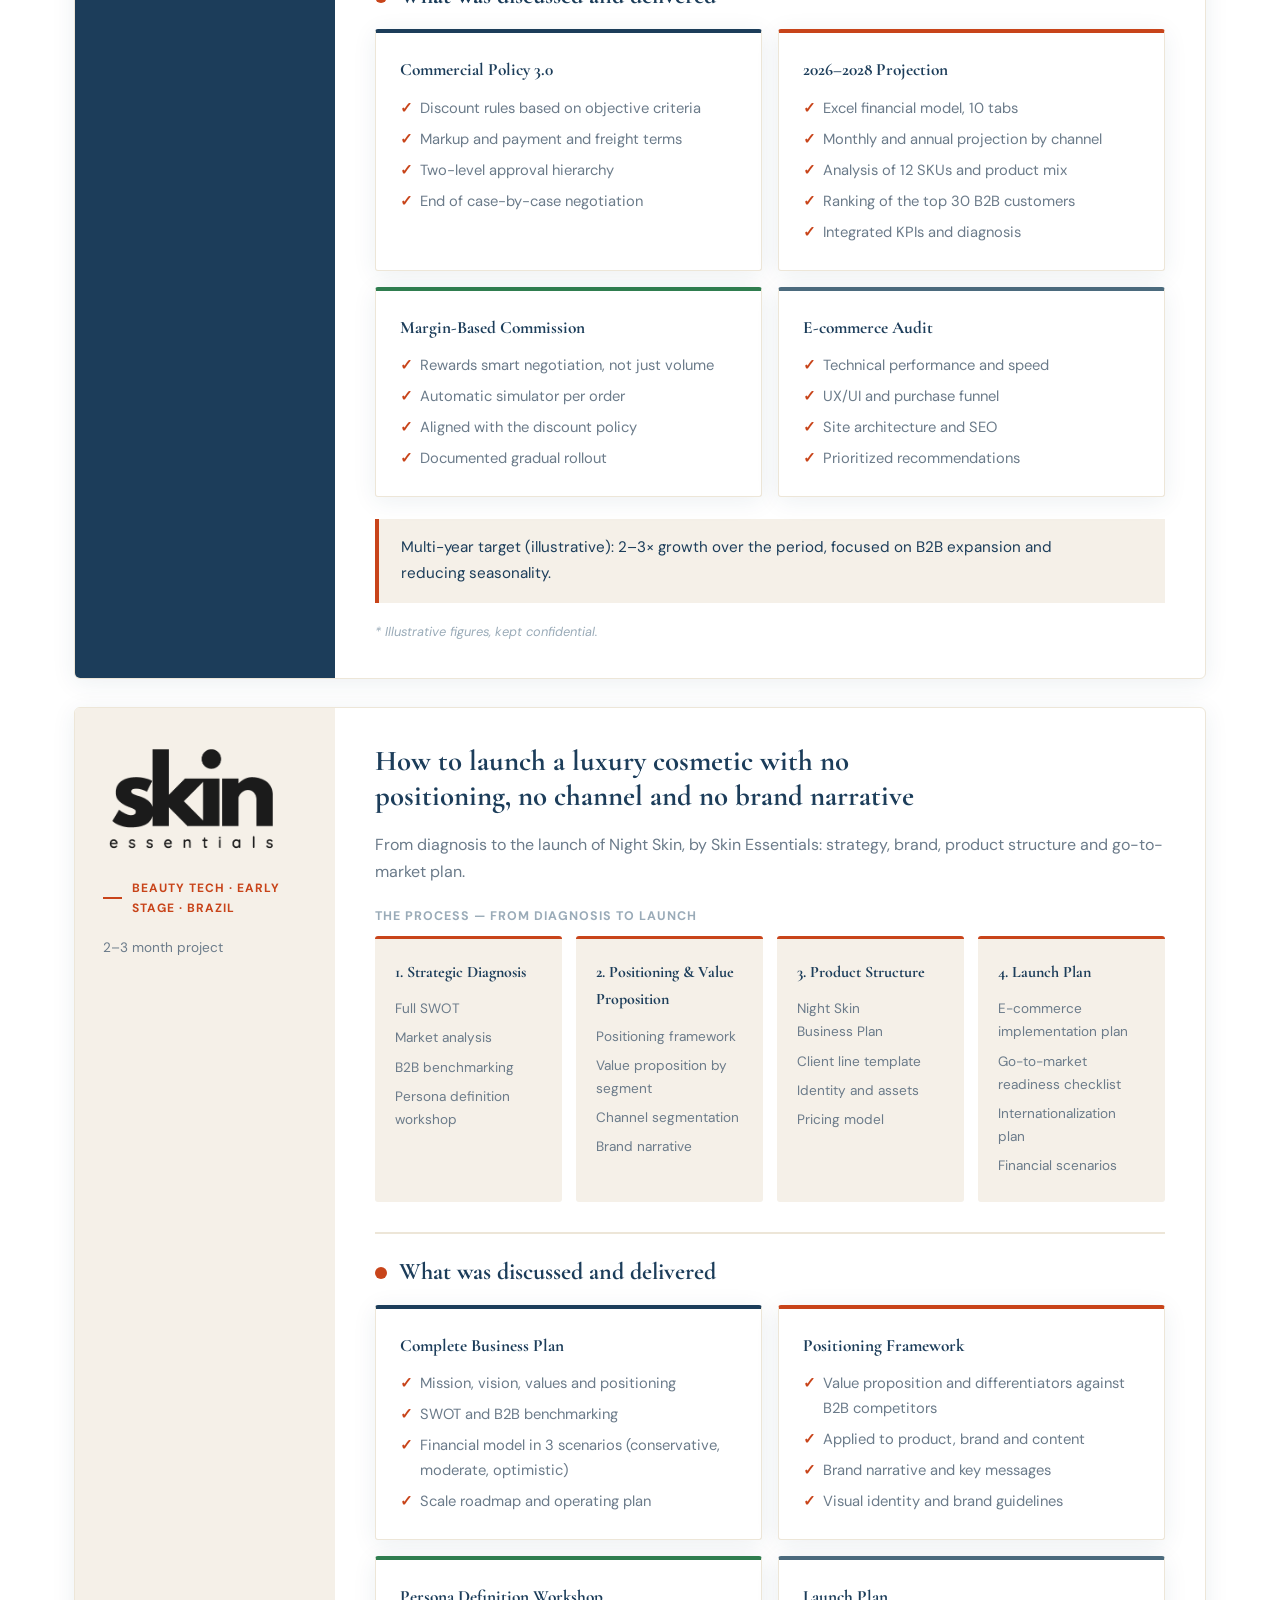
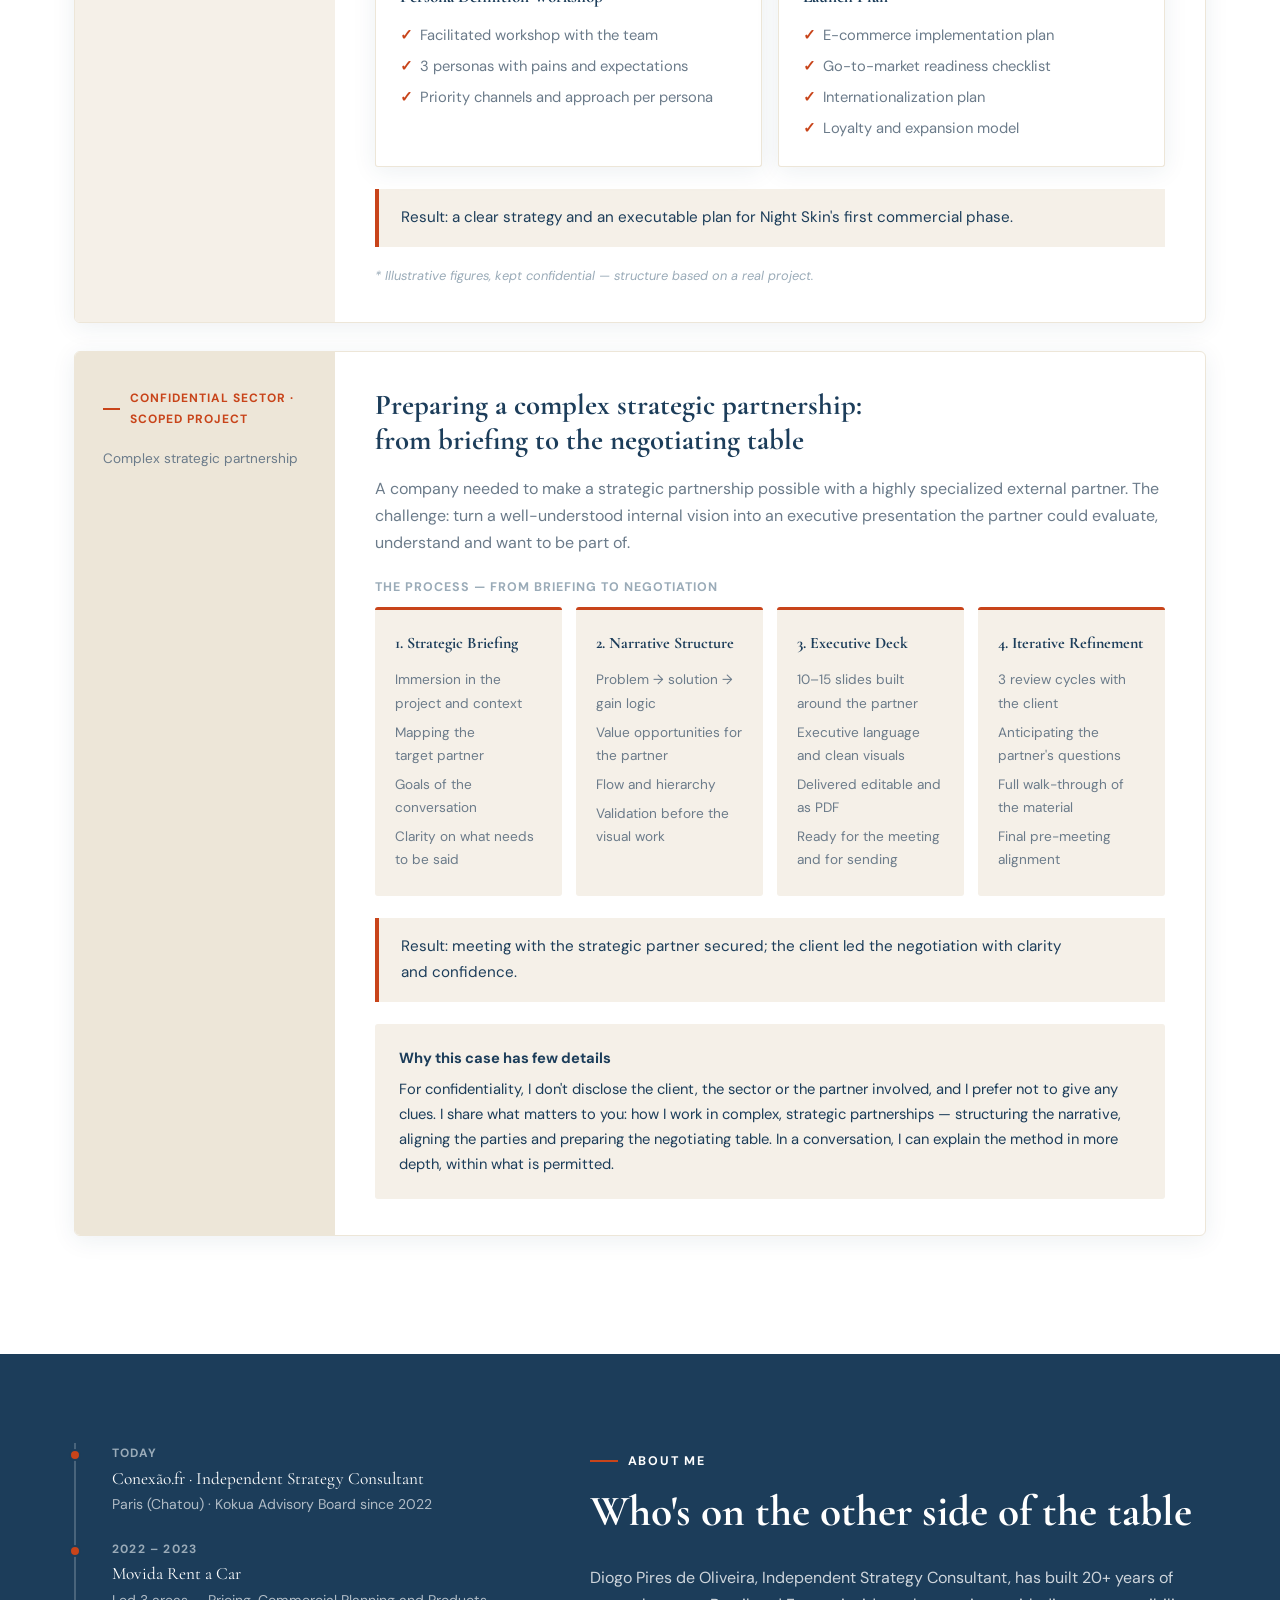
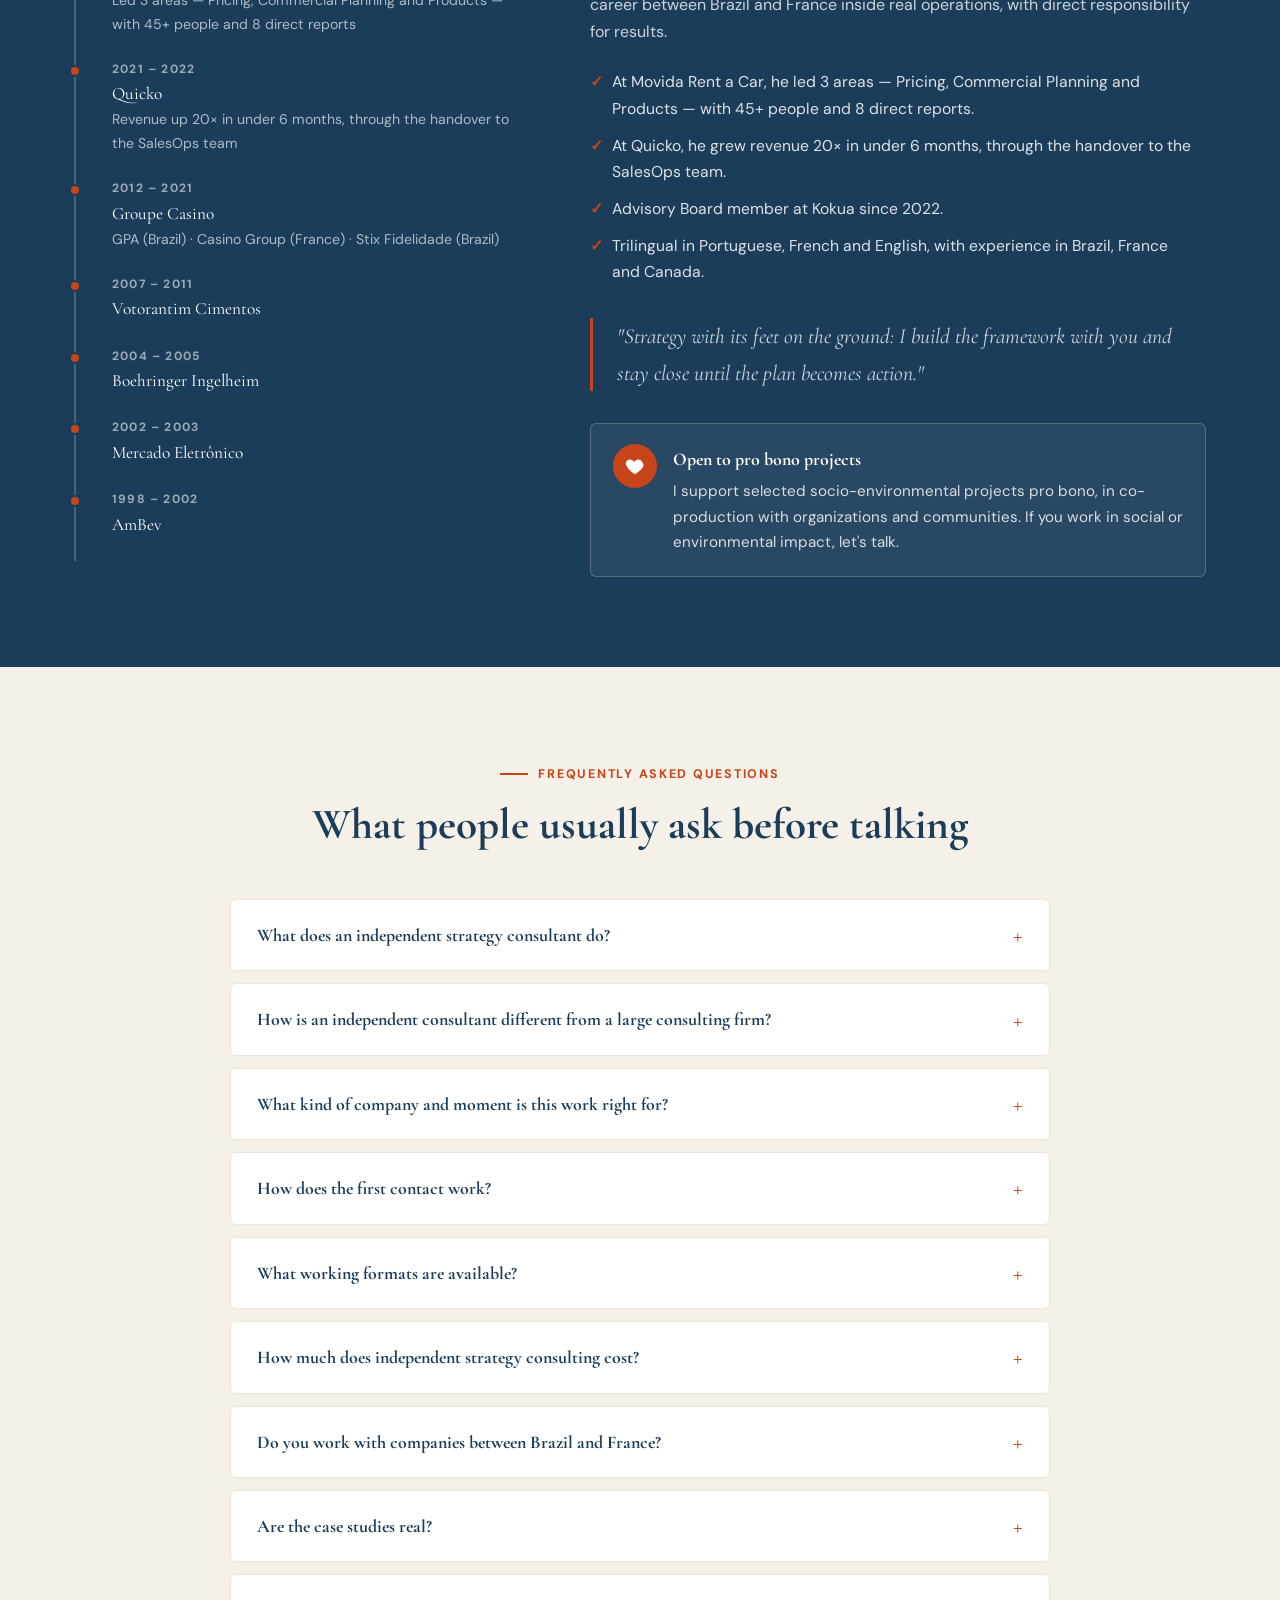
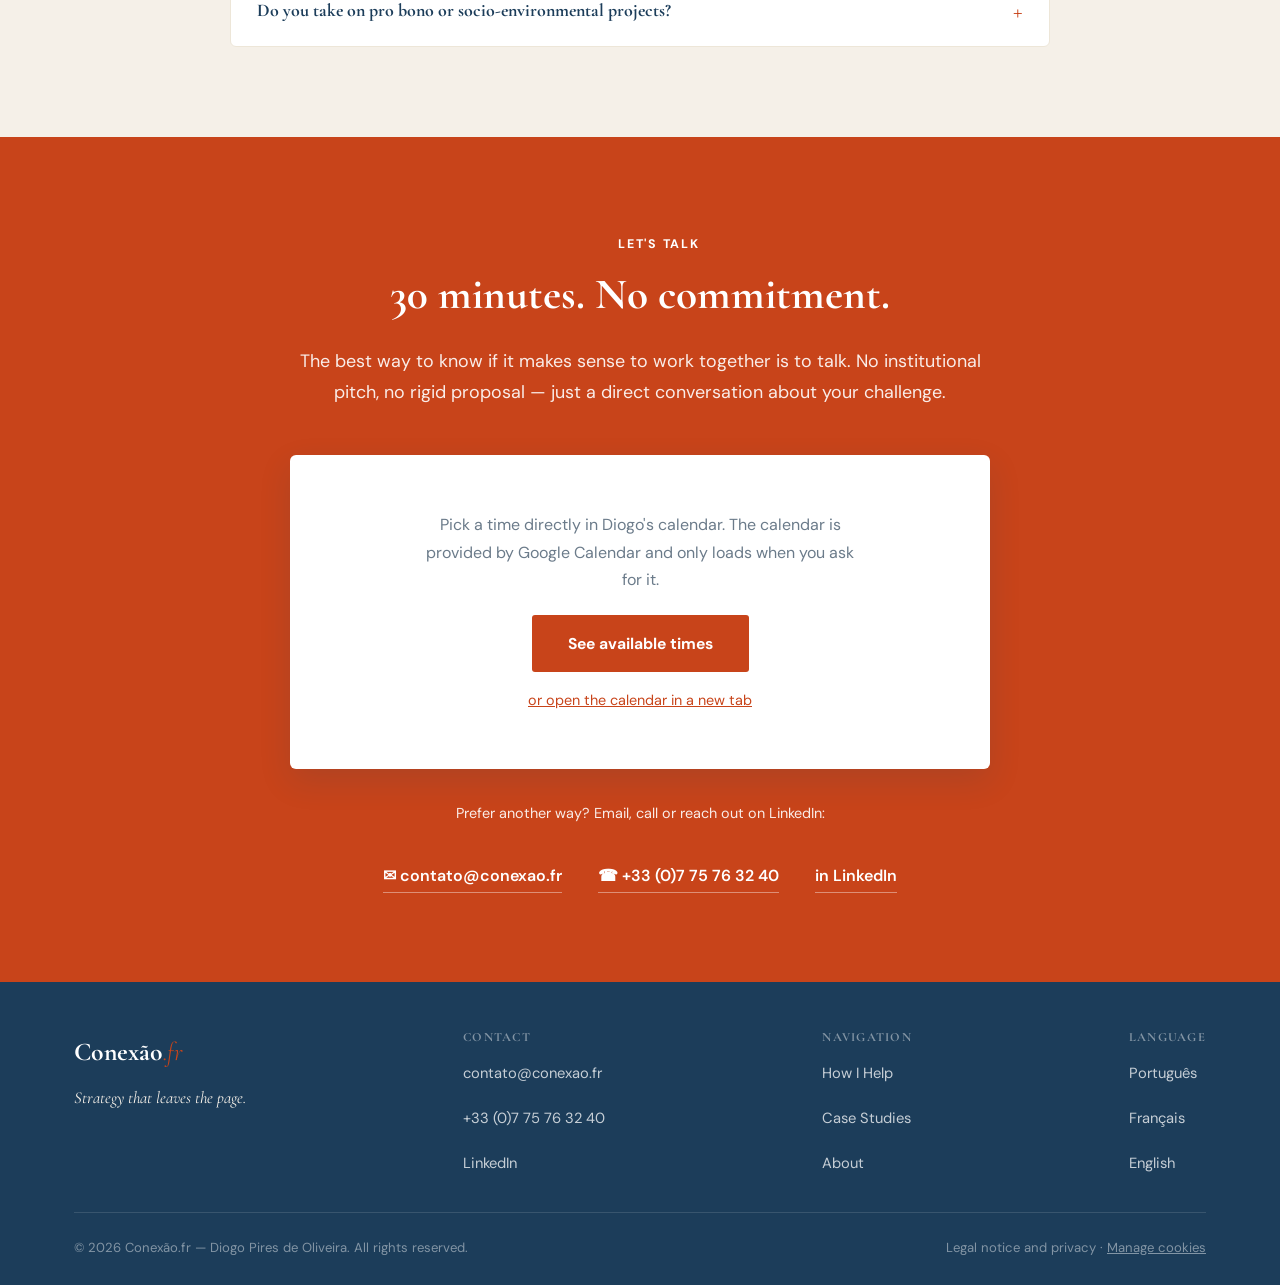
==== commit 6fd52656: "Espaçamentos: menos vazio entre seções, mais respiro nos boxes, seletor de idioma no menu do celular" ====
--- a/en/index.html
+++ b/en/index.html
@@ -166,6 +166,13 @@
       <a href="#models">How We Work</a>
       <a href="#cases">Case Studies</a>
       <a href="#about">About</a>
+      <div class="lang-switch lang-switch--menu" aria-label="Language selector">
+        <a href="/" hreflang="pt-BR" lang="pt-BR">PT</a>
+        <span class="lang-sep">|</span>
+        <a href="/fr/" hreflang="fr" lang="fr">FR</a>
+        <span class="lang-sep">|</span>
+        <a href="/en/" aria-current="page" hreflang="en" lang="en">EN</a>
+      </div>
     </nav>
 
     <div class="nav-right">
--- a/assets/site.css
+++ b/assets/site.css
@@ -508,3 +508,63 @@
   .section-header{ margin-bottom:40px; }
   .probono{ padding:16px; gap:12px; }
 }
+
+/* ============================================
+   V4 — ritmo vertical (menos vazio entre seções) e respiro interno nos boxes
+   ============================================ */
+.section{ padding:clamp(48px,7vw,96px) 0; }
+.hero{ padding:clamp(56px,9vw,112px) 0 clamp(56px,7vw,88px); }
+.proof{ padding:clamp(36px,5vw,64px) 0 clamp(32px,4vw,52px); }
+.section-header{ margin-bottom:clamp(32px,4vw,48px); }
+.pain-grid, .help-grid, .models-grid, .case-grid{ gap:24px; }
+.pain-num{ font-size:2.2rem; margin-bottom:12px; }
+.help-card.featured{ gap:26px; }
+.model-card{ padding:34px 30px; }
+.step{ padding:20px 20px 22px; }
+.step li{ padding:3px 0; }
+.finding > div{ padding:20px 22px; }
+.deliv{ padding:22px 24px; }
+.deliv li{ padding:3px 0 3px 20px; }
+.case{ margin-bottom:28px; }
+.case-main{ padding:36px 40px; }
+.case-sub{ margin:24px 0 12px; }
+.case-delivered{ margin-top:30px; padding-top:24px; }
+.case-result{ padding:16px 22px; }
+.case-transparency{ padding:22px 24px; }
+.probono{ padding:20px 22px; }
+.faq-item{ padding:0 26px; }
+.footer{ padding:48px 0 26px; }
+
+/* Seletor de idioma dentro do menu do celular */
+.nav-links .lang-switch--menu{ display:none; }
+
+@media (max-width:900px){
+  .finding > div{ padding:18px 20px; }
+  .hero-grid{ gap:32px; }
+}
+@media (max-width:760px){
+  .nav-links .lang-switch--menu{ display:flex; gap:8px; padding:16px 0 6px; font-size:.95rem; }
+  .nav-links .lang-switch--menu a{ width:auto; padding:8px 16px; border:1px solid var(--sand-dark); border-radius:20px; color:var(--navy); }
+  .nav-links .lang-switch--menu a[aria-current="page"]{ background:var(--navy); color:var(--white); border-color:var(--navy); }
+  .nav-links .lang-switch--menu .lang-sep{ display:none; }
+}
+@media (max-width:600px){
+  .section{ padding:48px 0; }
+  .hero{ padding:40px 0 48px; }
+  .pain-card, .help-card, .model-card{ padding:26px 22px; }
+  .help-card.featured{ gap:12px; }
+  .pain-num{ font-size:1.9rem; margin-bottom:8px; }
+  .stats{ gap:22px 18px; }
+  .stat{ padding-top:14px; }
+  .proof-names{ margin-top:32px; padding-top:22px; }
+  .case{ margin-bottom:24px; }
+  .case-main{ padding:26px 22px; }
+  .case-side{ padding:24px 22px; }
+  .step{ padding:18px 20px 20px; }
+  .deliv{ padding:20px 22px; }
+  .compare-col{ padding:26px 22px; }
+  .probono{ padding:18px; }
+  .case-result, .case-transparency{ padding:16px 18px; }
+  .faq-item{ padding:0 20px; }
+  .footer{ padding:40px 0 24px; }
+}
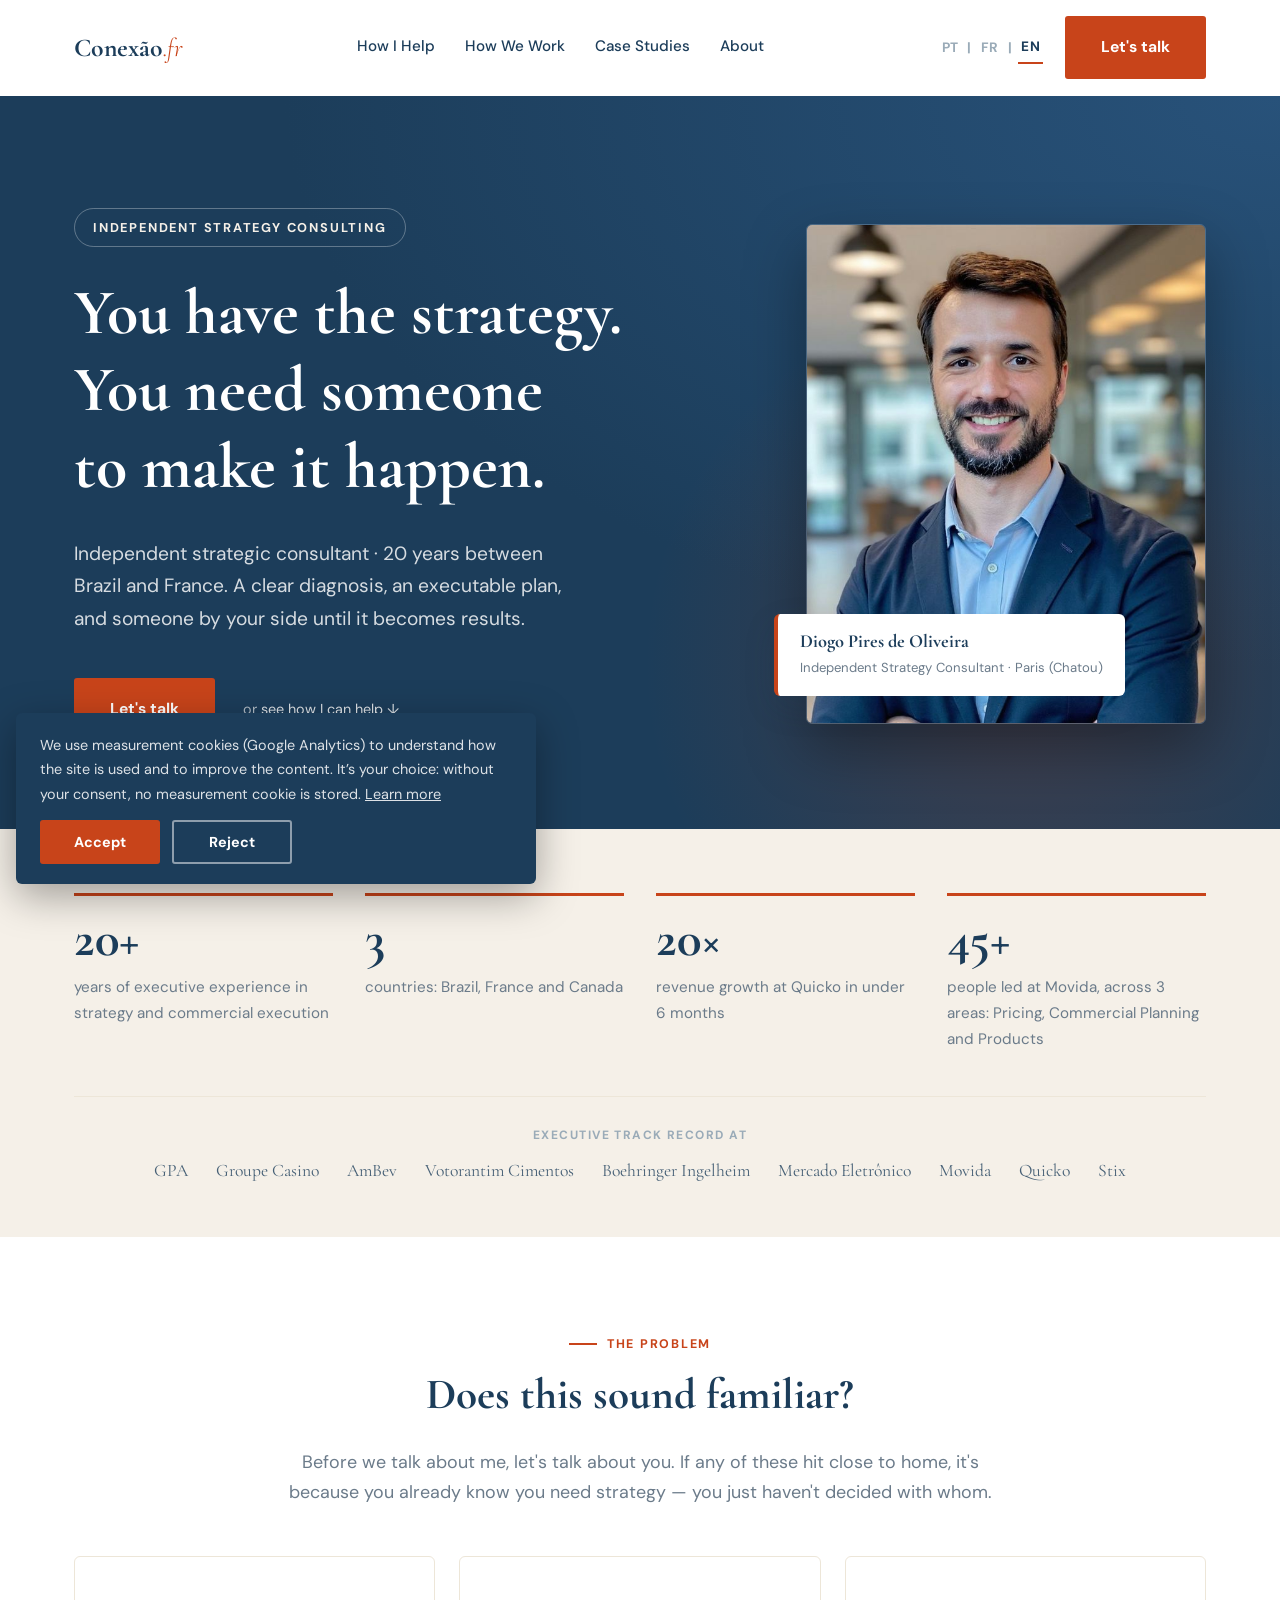
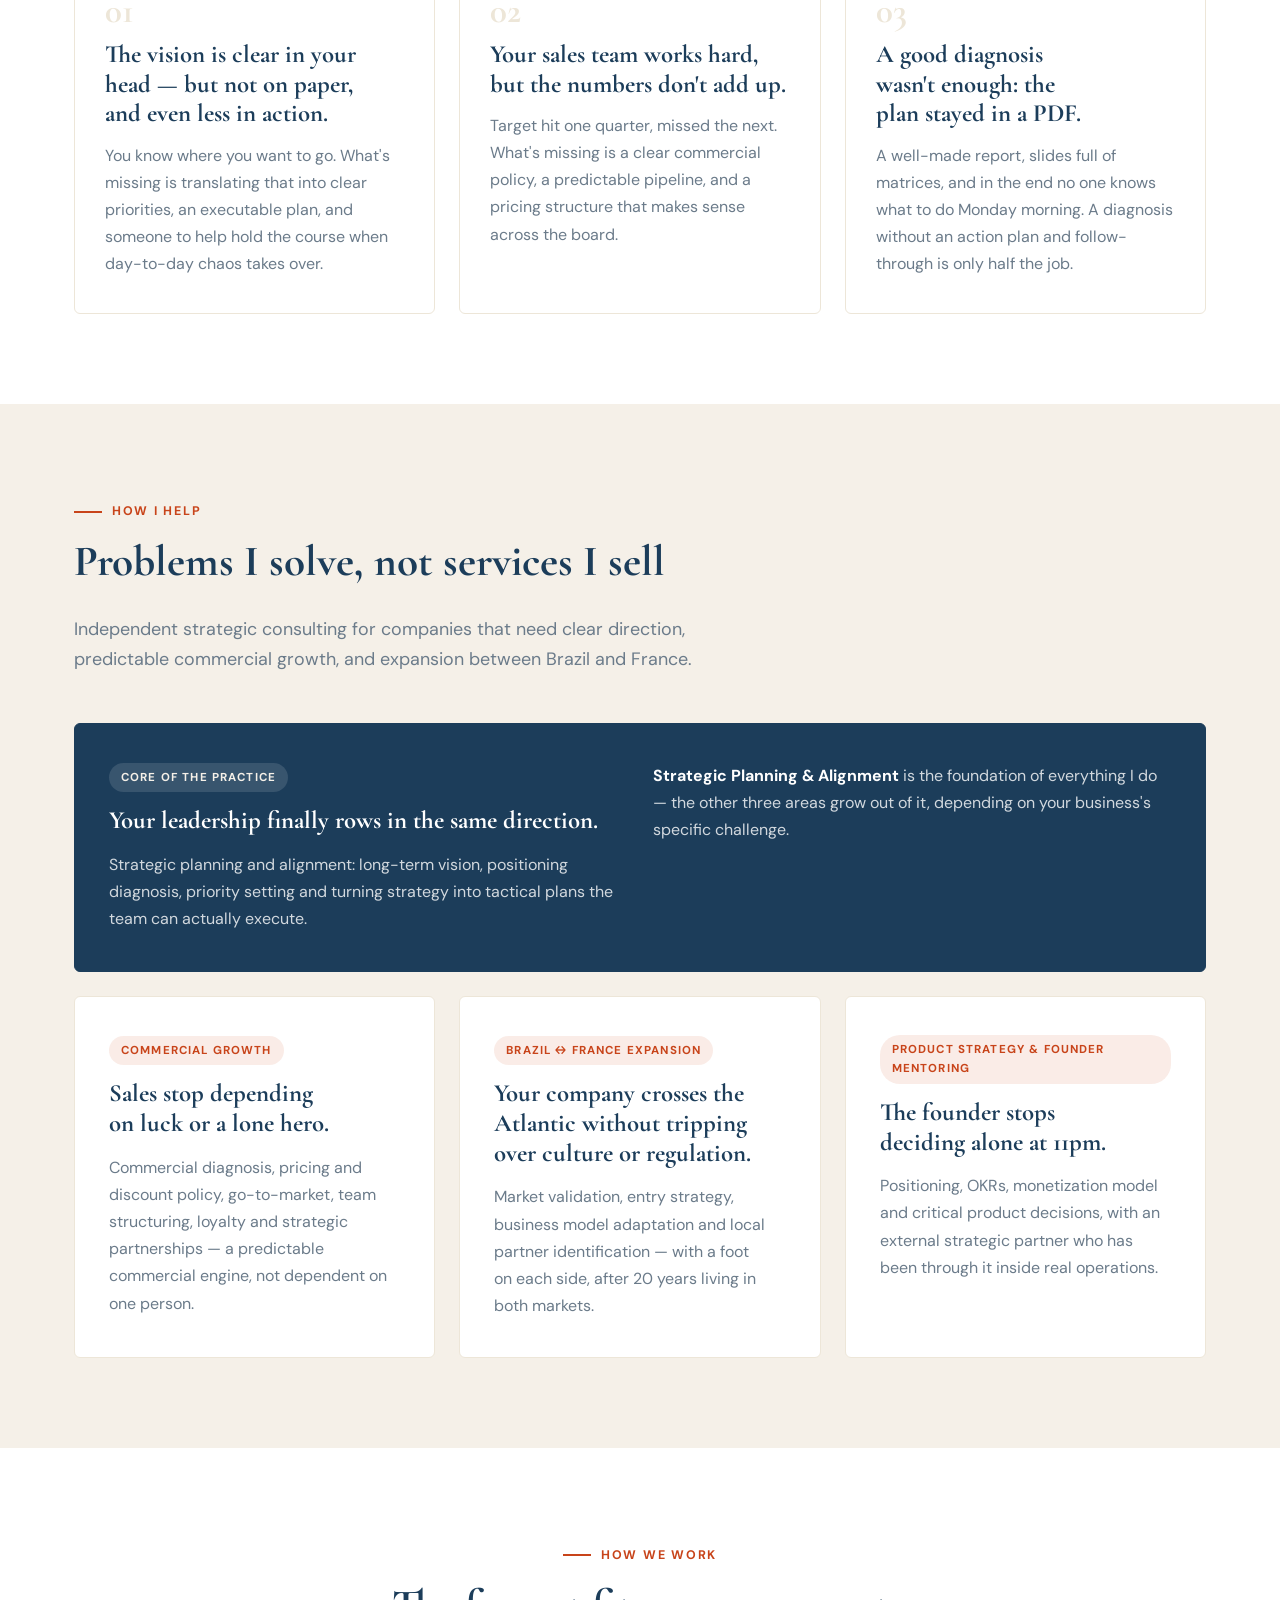
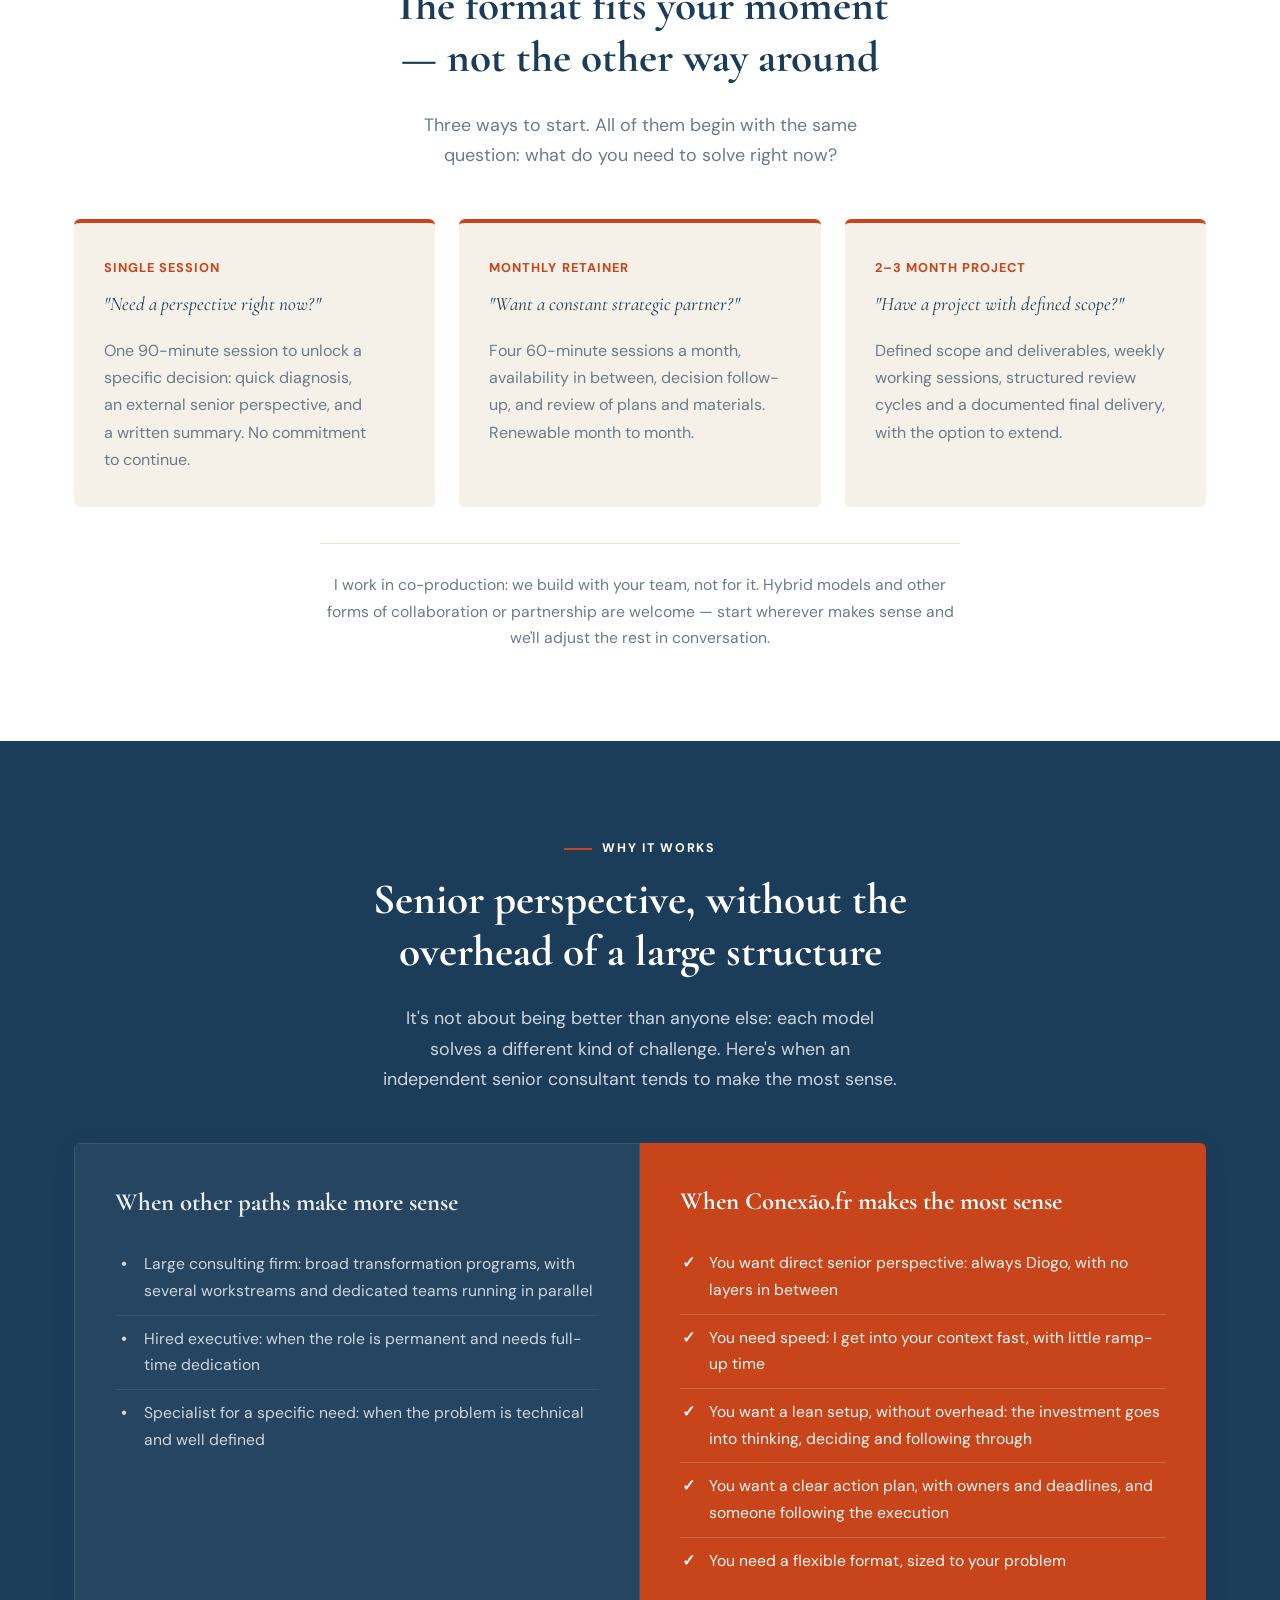
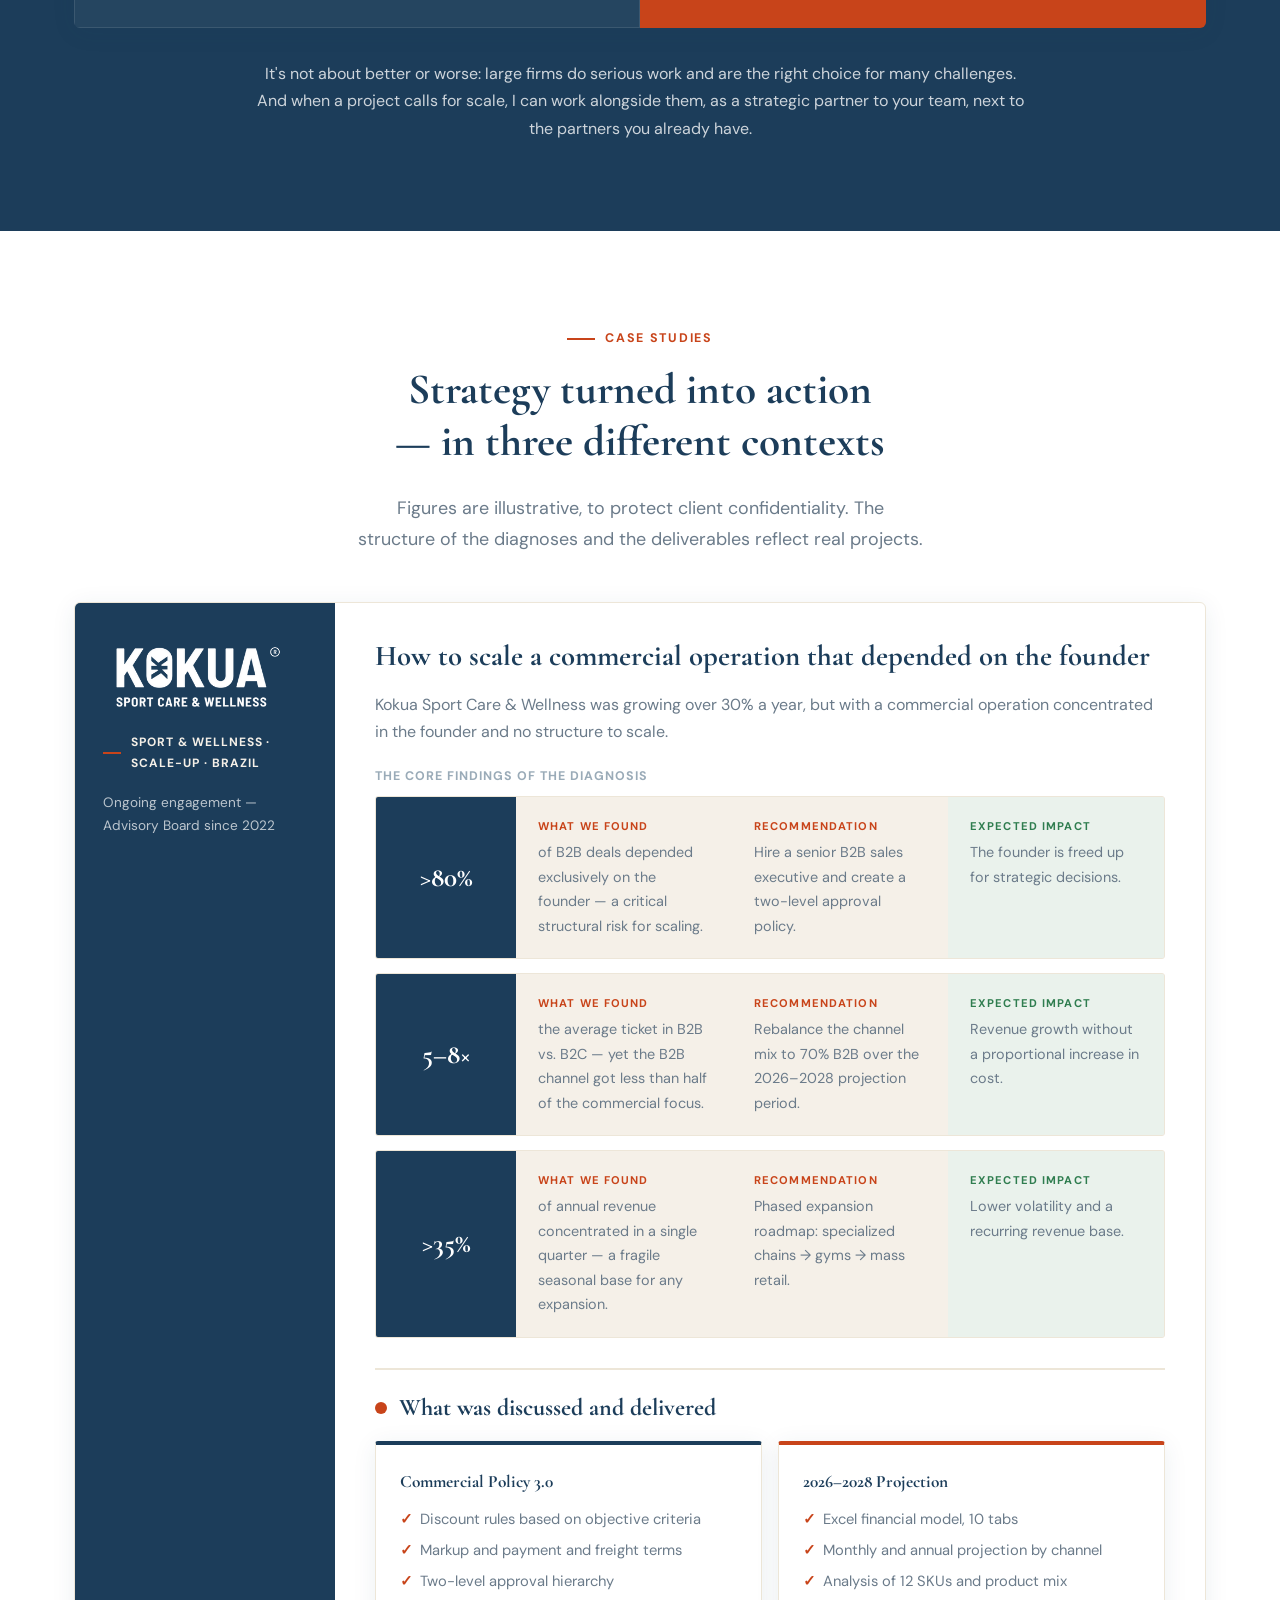
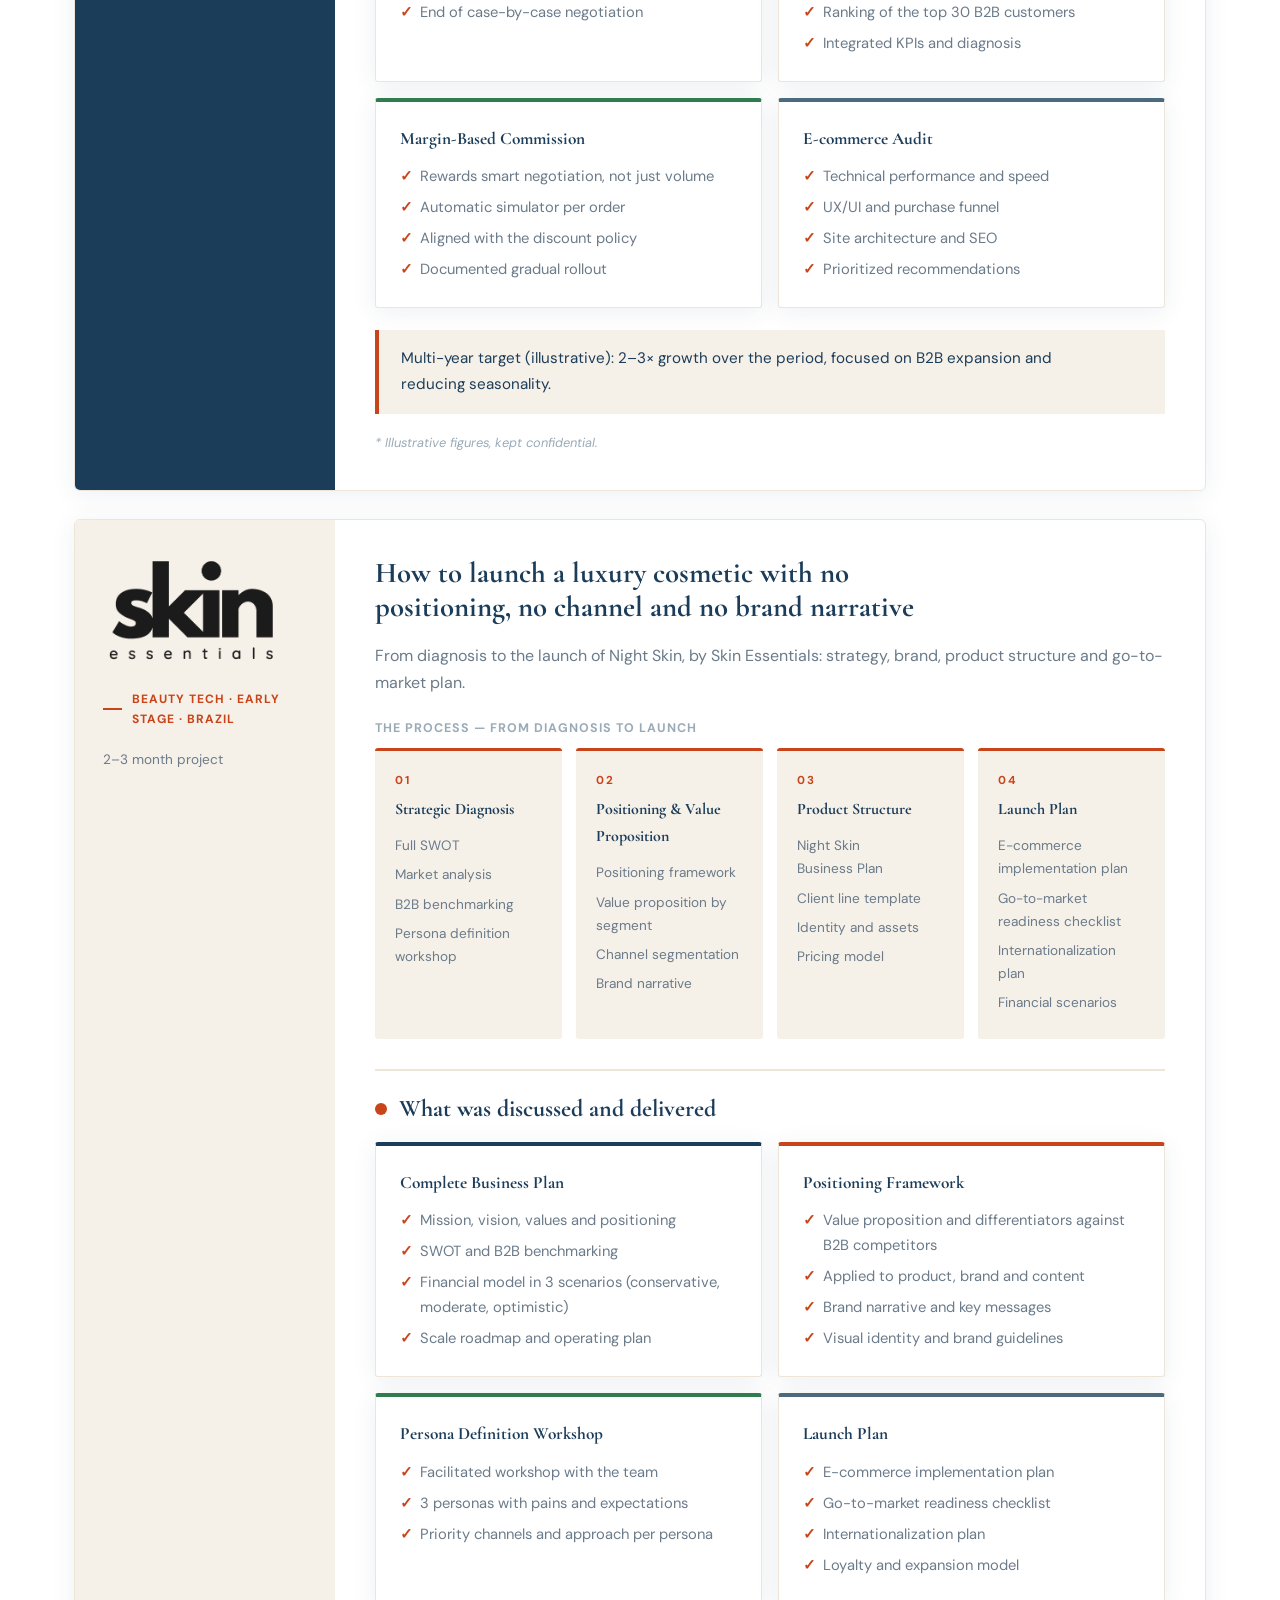
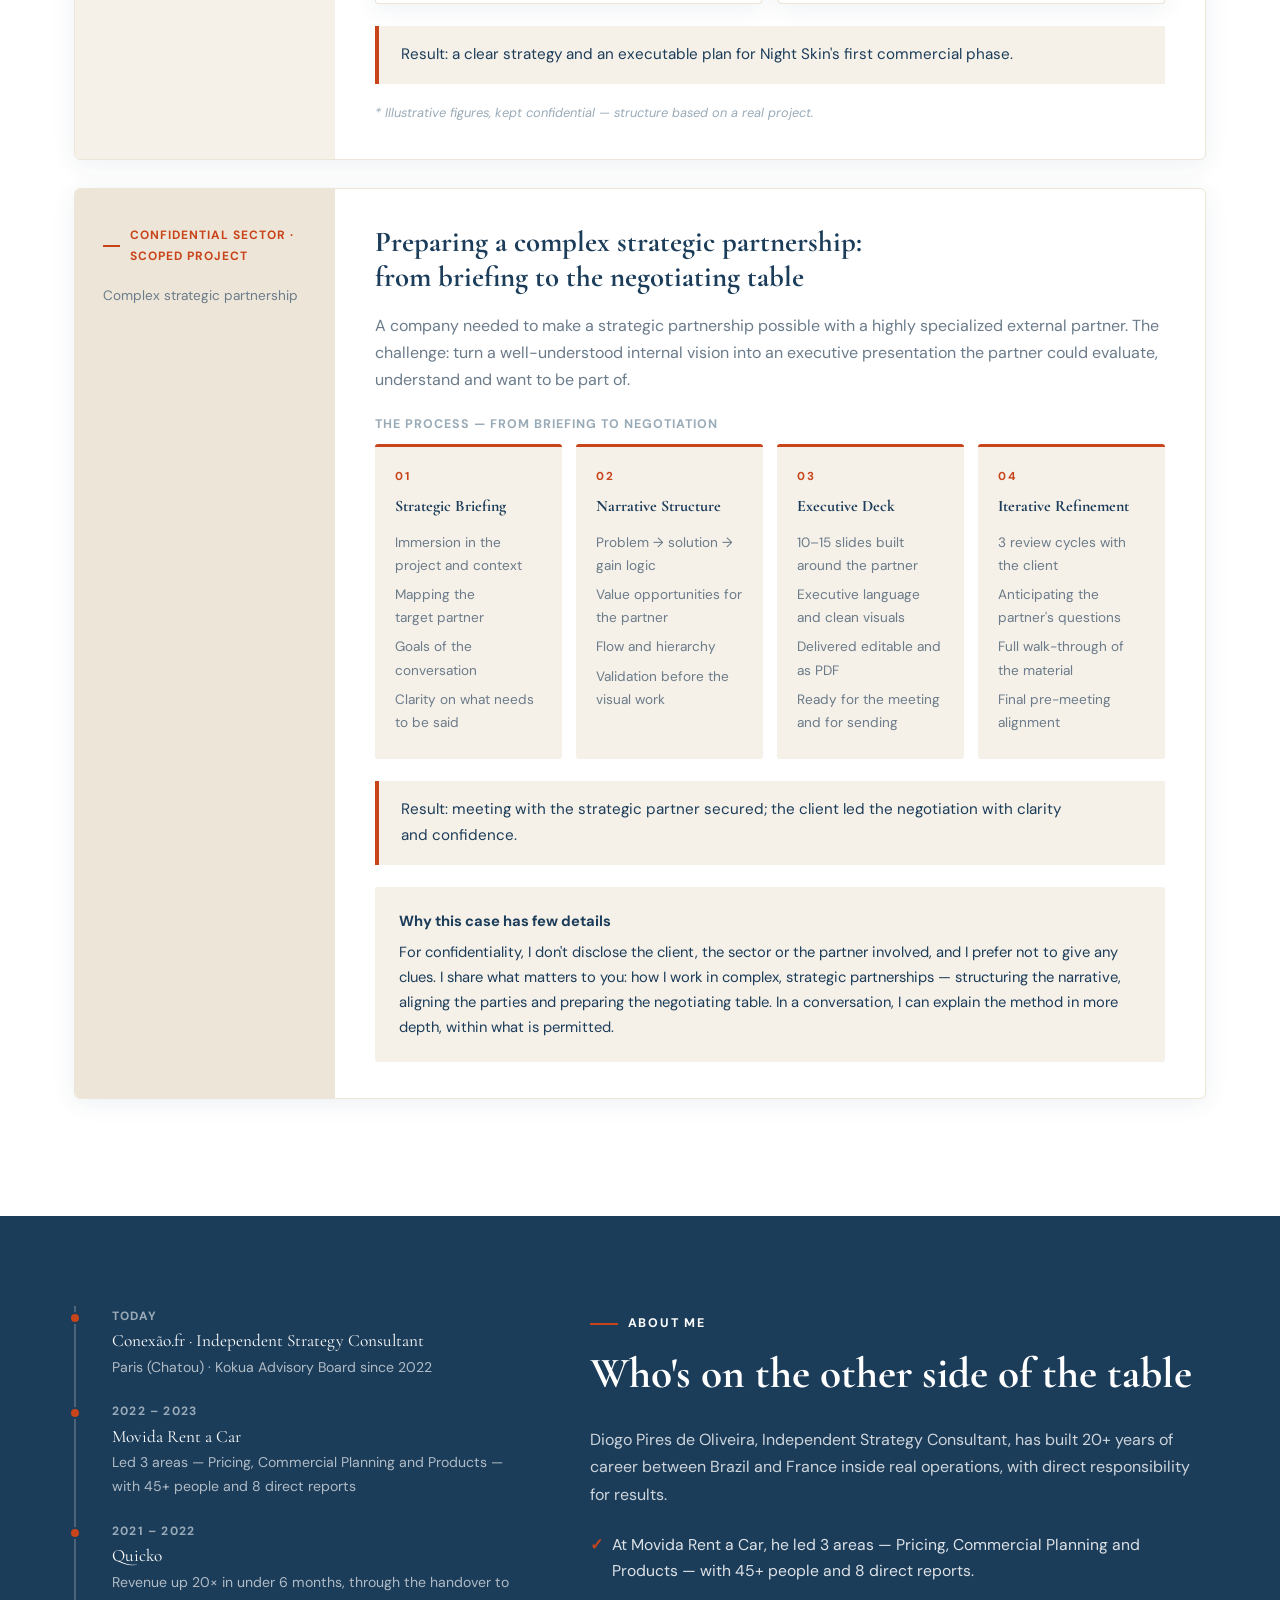
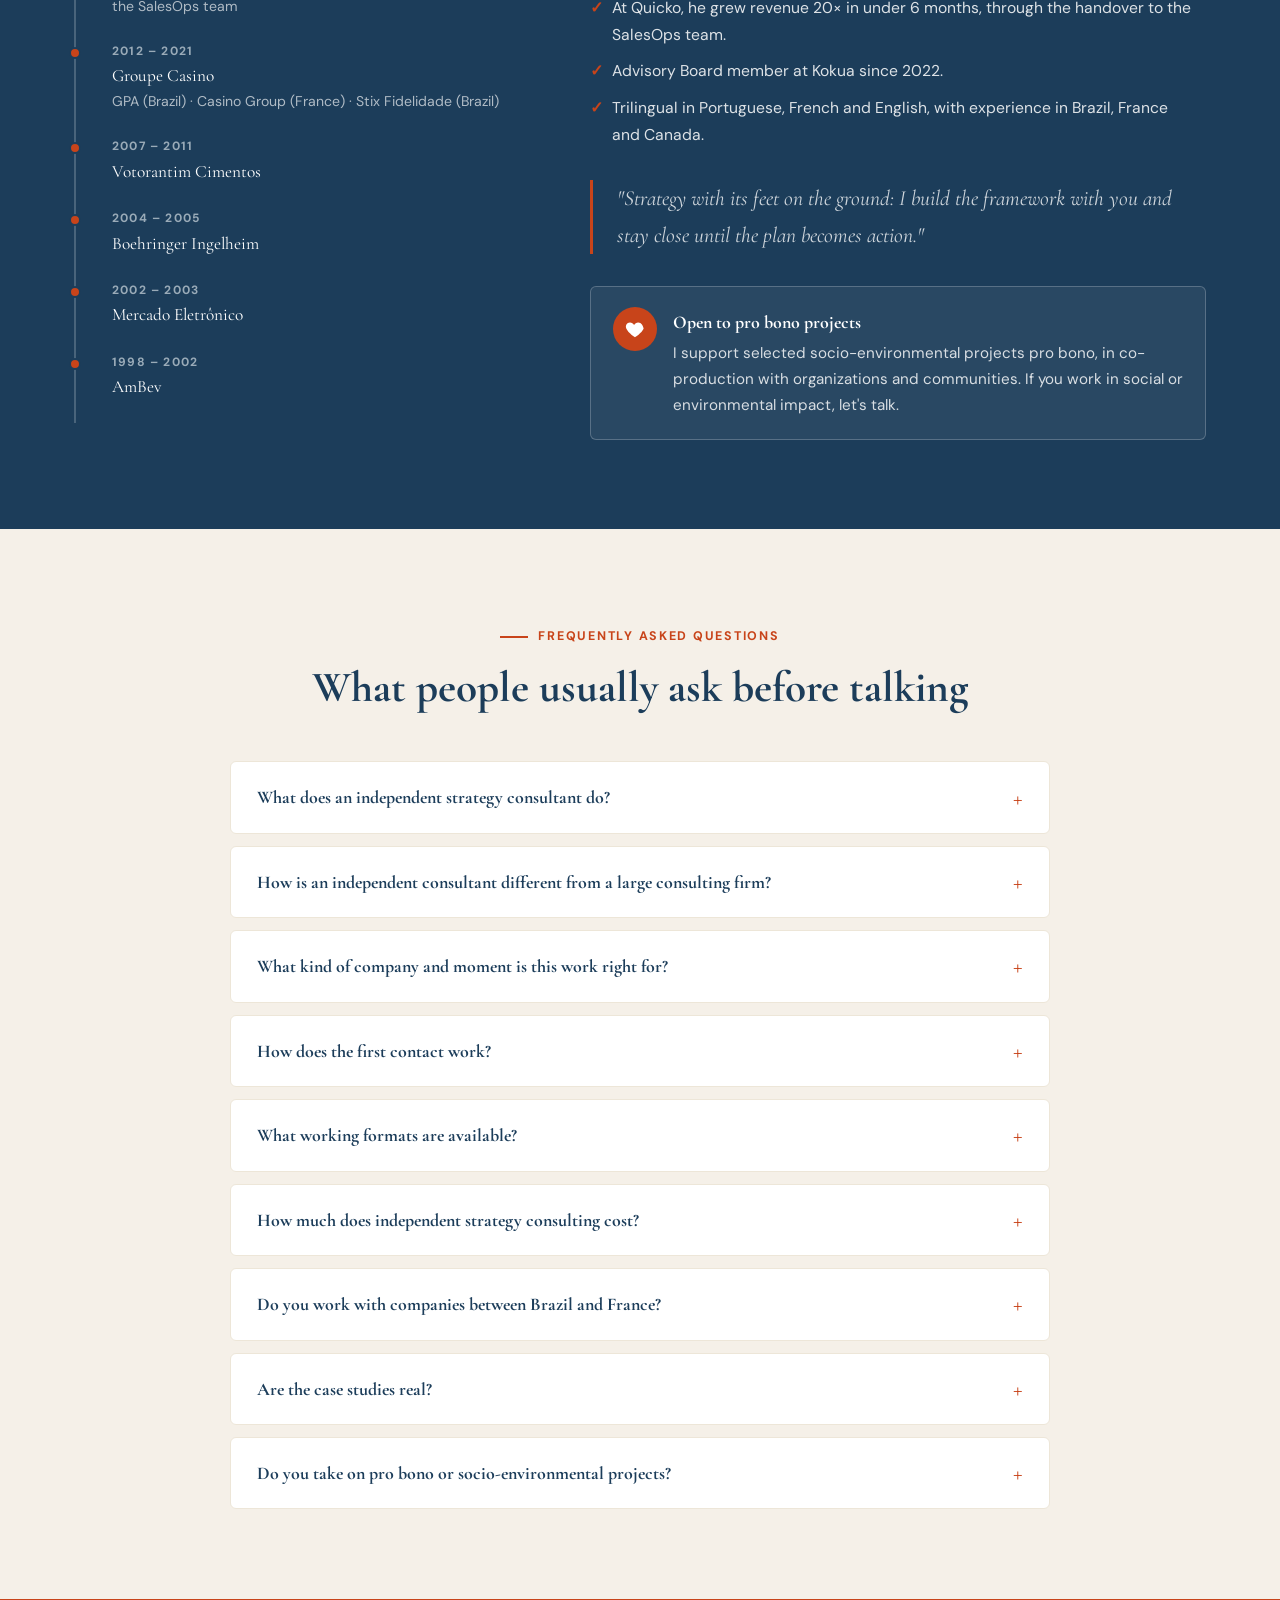
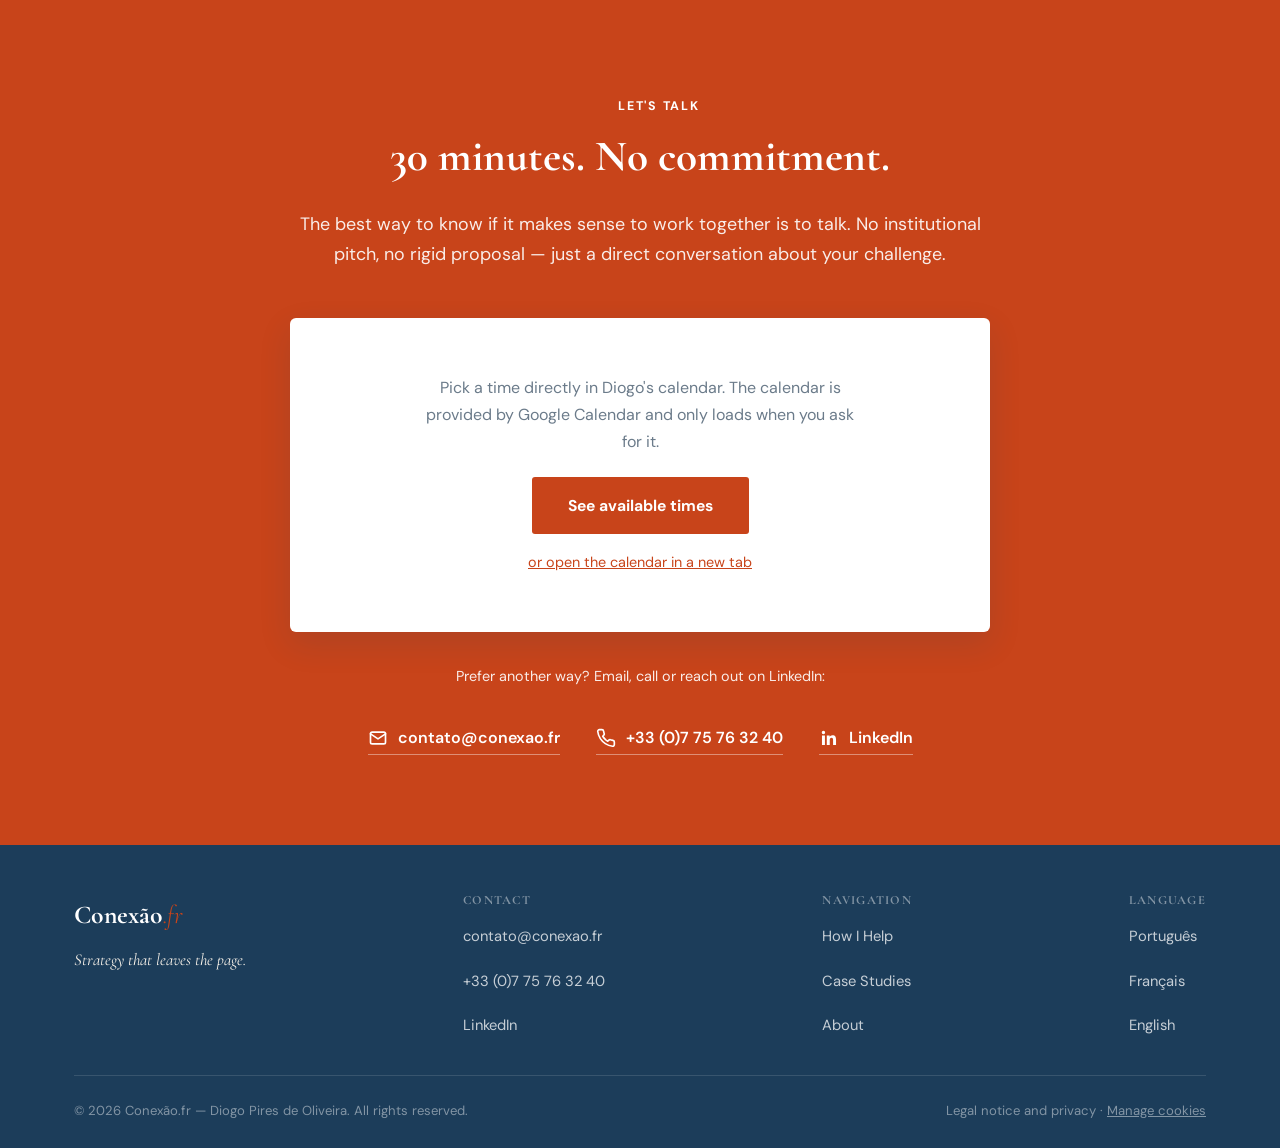
==== commit 30d3f448: "Corrige texto invisível no cartão destacado, números das etapas, altura da agenda, ícones de contato" ====
--- a/en/index.html
+++ b/en/index.html
@@ -454,13 +454,13 @@
             <p>From diagnosis to the launch of Night Skin, by Skin Essentials: strategy, brand, product structure and go-to-market plan.</p>
             <h4 class="case-sub">The process — from diagnosis to launch</h4>
             <div class="steps">
-              <div class="step"><h5>1. Strategic Diagnosis</h5><ul>
+              <div class="step"><h5><span class="step-n">01</span>Strategic Diagnosis</h5><ul>
                 <li>Full SWOT</li><li>Market analysis</li><li>B2B benchmarking</li><li>Persona definition workshop</li></ul></div>
-              <div class="step"><h5>2. Positioning &amp; Value Proposition</h5><ul>
+              <div class="step"><h5><span class="step-n">02</span>Positioning &amp; Value Proposition</h5><ul>
                 <li>Positioning framework</li><li>Value proposition by segment</li><li>Channel segmentation</li><li>Brand narrative</li></ul></div>
-              <div class="step"><h5>3. Product Structure</h5><ul>
+              <div class="step"><h5><span class="step-n">03</span>Product Structure</h5><ul>
                 <li>Night Skin Business Plan</li><li>Client line template</li><li>Identity and assets</li><li>Pricing model</li></ul></div>
-              <div class="step"><h5>4. Launch Plan</h5><ul>
+              <div class="step"><h5><span class="step-n">04</span>Launch Plan</h5><ul>
                 <li>E-commerce implementation plan</li><li>Go-to-market readiness checklist</li><li>Internationalization plan</li><li>Financial scenarios</li></ul></div>
             </div>
             <div class="case-delivered" data-case="skin-essentials">
@@ -504,13 +504,13 @@
             <p>A company needed to make a strategic partnership possible with a highly specialized external partner. The challenge: turn a well-understood internal vision into an executive presentation the partner could evaluate, understand and want to be part of.</p>
             <h4 class="case-sub">The process — from briefing to negotiation</h4>
             <div class="steps">
-              <div class="step"><h5>1. Strategic Briefing</h5><ul>
+              <div class="step"><h5><span class="step-n">01</span>Strategic Briefing</h5><ul>
                 <li>Immersion in the project and context</li><li>Mapping the target partner</li><li>Goals of the conversation</li><li>Clarity on what needs to be said</li></ul></div>
-              <div class="step"><h5>2. Narrative Structure</h5><ul>
+              <div class="step"><h5><span class="step-n">02</span>Narrative Structure</h5><ul>
                 <li>Problem → solution → gain logic</li><li>Value opportunities for the partner</li><li>Flow and hierarchy</li><li>Validation before the visual work</li></ul></div>
-              <div class="step"><h5>3. Executive Deck</h5><ul>
+              <div class="step"><h5><span class="step-n">03</span>Executive Deck</h5><ul>
                 <li>10–15 slides built around the partner</li><li>Executive language and clean visuals</li><li>Delivered editable and as PDF</li><li>Ready for the meeting and for sending</li></ul></div>
-              <div class="step"><h5>4. Iterative Refinement</h5><ul>
+              <div class="step"><h5><span class="step-n">04</span>Iterative Refinement</h5><ul>
                 <li>3 review cycles with the client</li><li>Anticipating the partner's questions</li><li>Full walk-through of the material</li><li>Final pre-meeting alignment</li></ul></div>
             </div>
             <p class="case-result">Result: meeting with the strategic partner secured; the client led the negotiation with clarity and confidence.</p>
@@ -600,9 +600,9 @@
       </div>
       <p class="scheduler-alt">Prefer another way? Email, call or reach out on LinkedIn:</p>
       <div class="contact-links">
-        <a href="mailto:contato@conexao.fr">✉ contato@conexao.fr</a>
-        <a href="tel:+33775763240">☎ +33 (0)7 75 76 32 40</a>
-        <a href="https://www.linkedin.com/in/diogooliveira" target="_blank" rel="noopener">in LinkedIn</a>
+        <a href="mailto:contato@conexao.fr"><svg viewBox="0 0 24 24" width="20" height="20" fill="none" stroke="currentColor" stroke-width="2" stroke-linecap="round" stroke-linejoin="round" aria-hidden="true" focusable="false"><rect x="3" y="5" width="18" height="14" rx="2"/><path d="m3 7 9 6 9-6"/></svg><span>contato@conexao.fr</span></a>
+        <a href="tel:+33775763240"><svg viewBox="0 0 24 24" width="20" height="20" fill="none" stroke="currentColor" stroke-width="2" stroke-linecap="round" stroke-linejoin="round" aria-hidden="true" focusable="false"><path d="M22 16.9v3a2 2 0 0 1-2.2 2 19.8 19.8 0 0 1-8.6-3.1 19.5 19.5 0 0 1-6-6A19.8 19.8 0 0 1 2.1 4.2 2 2 0 0 1 4.1 2h3a2 2 0 0 1 2 1.7c.1 1 .4 1.9.7 2.8a2 2 0 0 1-.5 2.1L8.1 9.9a16 16 0 0 0 6 6l1.3-1.3a2 2 0 0 1 2.1-.4c.9.3 1.8.6 2.8.7a2 2 0 0 1 1.7 2z"/></svg><span>+33 (0)7 75 76 32 40</span></a>
+        <a href="https://www.linkedin.com/in/diogooliveira" target="_blank" rel="noopener"><svg viewBox="0 0 24 24" width="20" height="20" fill="currentColor" aria-hidden="true" focusable="false"><path d="M20.45 20.45h-3.56v-5.57c0-1.33-.03-3.04-1.85-3.04-1.85 0-2.14 1.45-2.14 2.94v5.67H9.35V9h3.41v1.56h.05c.48-.9 1.64-1.85 3.37-1.85 3.6 0 4.27 2.37 4.27 5.46v6.28zM5.34 7.43a2.06 2.06 0 1 1 0-4.12 2.06 2.06 0 0 1 0 4.12zM7.12 20.45H3.56V9h3.56v11.45z"/></svg><span>LinkedIn</span></a>
       </div>
     </div>
   </section>
--- a/assets/site.css
+++ b/assets/site.css
@@ -568,3 +568,27 @@
   .faq-item{ padding:0 20px; }
   .footer{ padding:40px 0 24px; }
 }
+
+/* ============================================
+   V5 — correções pontuais
+   ============================================ */
+/* texto em negrito sobre fundo azul precisa ser claro */
+.bg-navy strong, .help-card.featured strong{ color:var(--white); }
+.help-card.featured{ align-items:start; }
+
+/* etapas: número como etiqueta acima do título */
+.step-n{ display:block; font-family:var(--font-body); font-weight:700; font-size:.72rem; letter-spacing:.16em; color:var(--coral); margin-bottom:6px; }
+
+/* agenda do Google: altura suficiente para não criar barra de rolagem interna */
+.scheduler-embed iframe{ height:720px; }
+@media (max-width:760px){ .scheduler-embed iframe{ height:960px; } }
+
+/* ícones de contato */
+.contact-links a{ align-items:center; }
+.contact-links svg{ flex:0 0 auto; width:20px; height:20px; }
+
+/* Áreas de atuação: 3 cartões lado a lado abaixo do destaque (sem cartão sozinho na última linha) */
+@media (min-width:901px){
+  .help-grid{ grid-template-columns:repeat(3,1fr); }
+  .help-card.featured{ grid-column:span 3; }
+}
